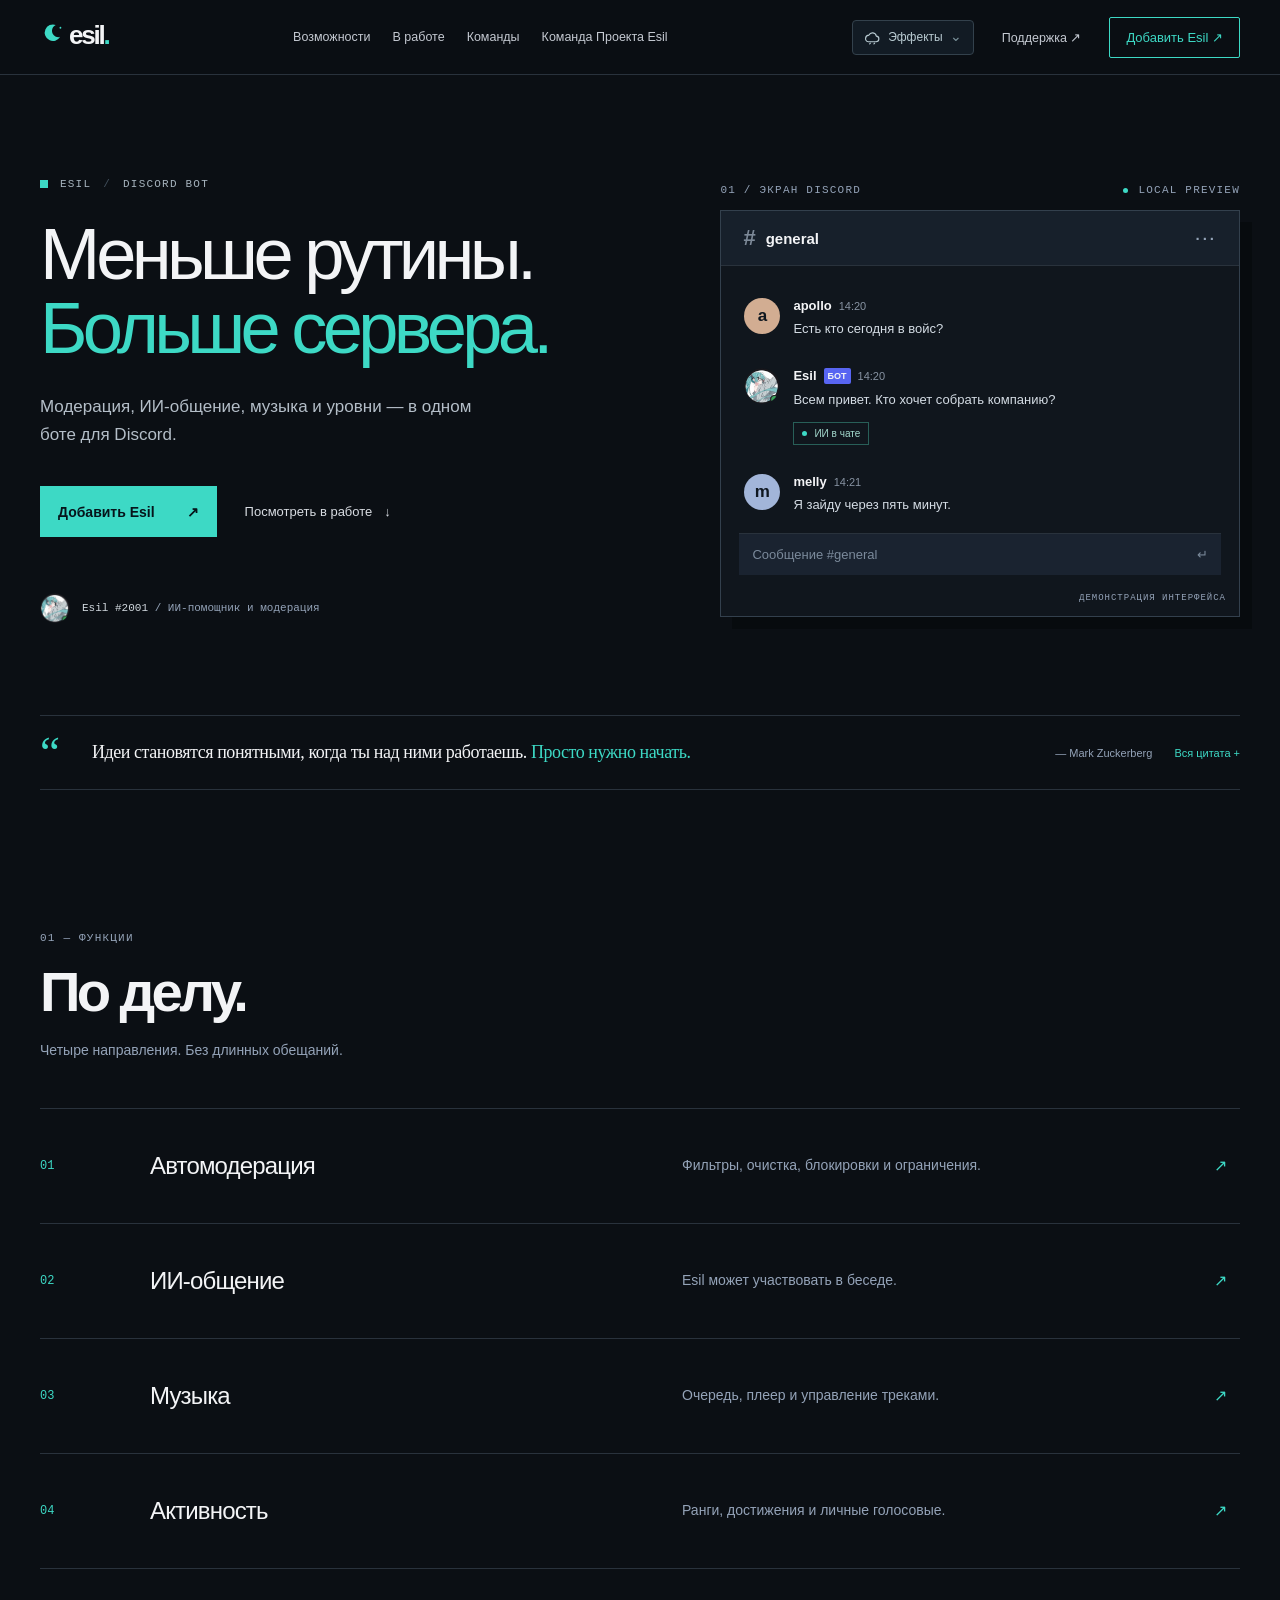
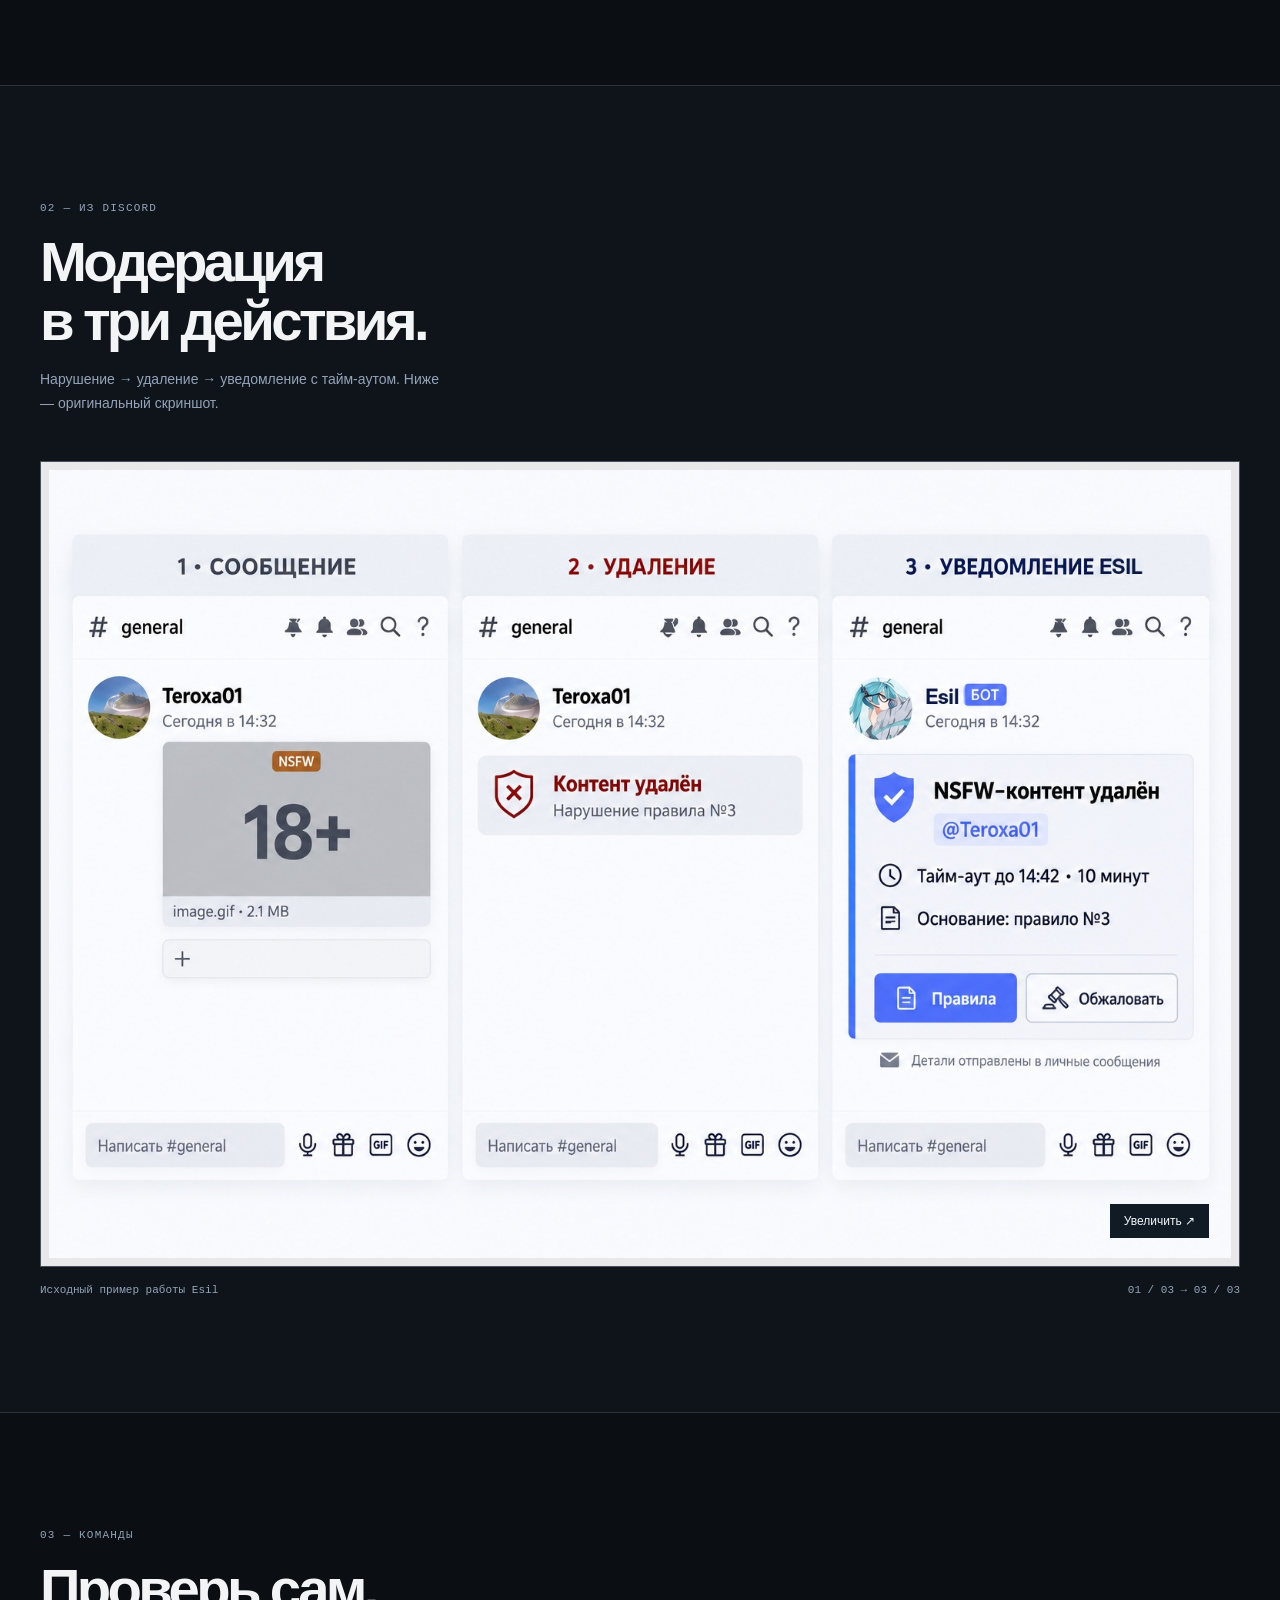
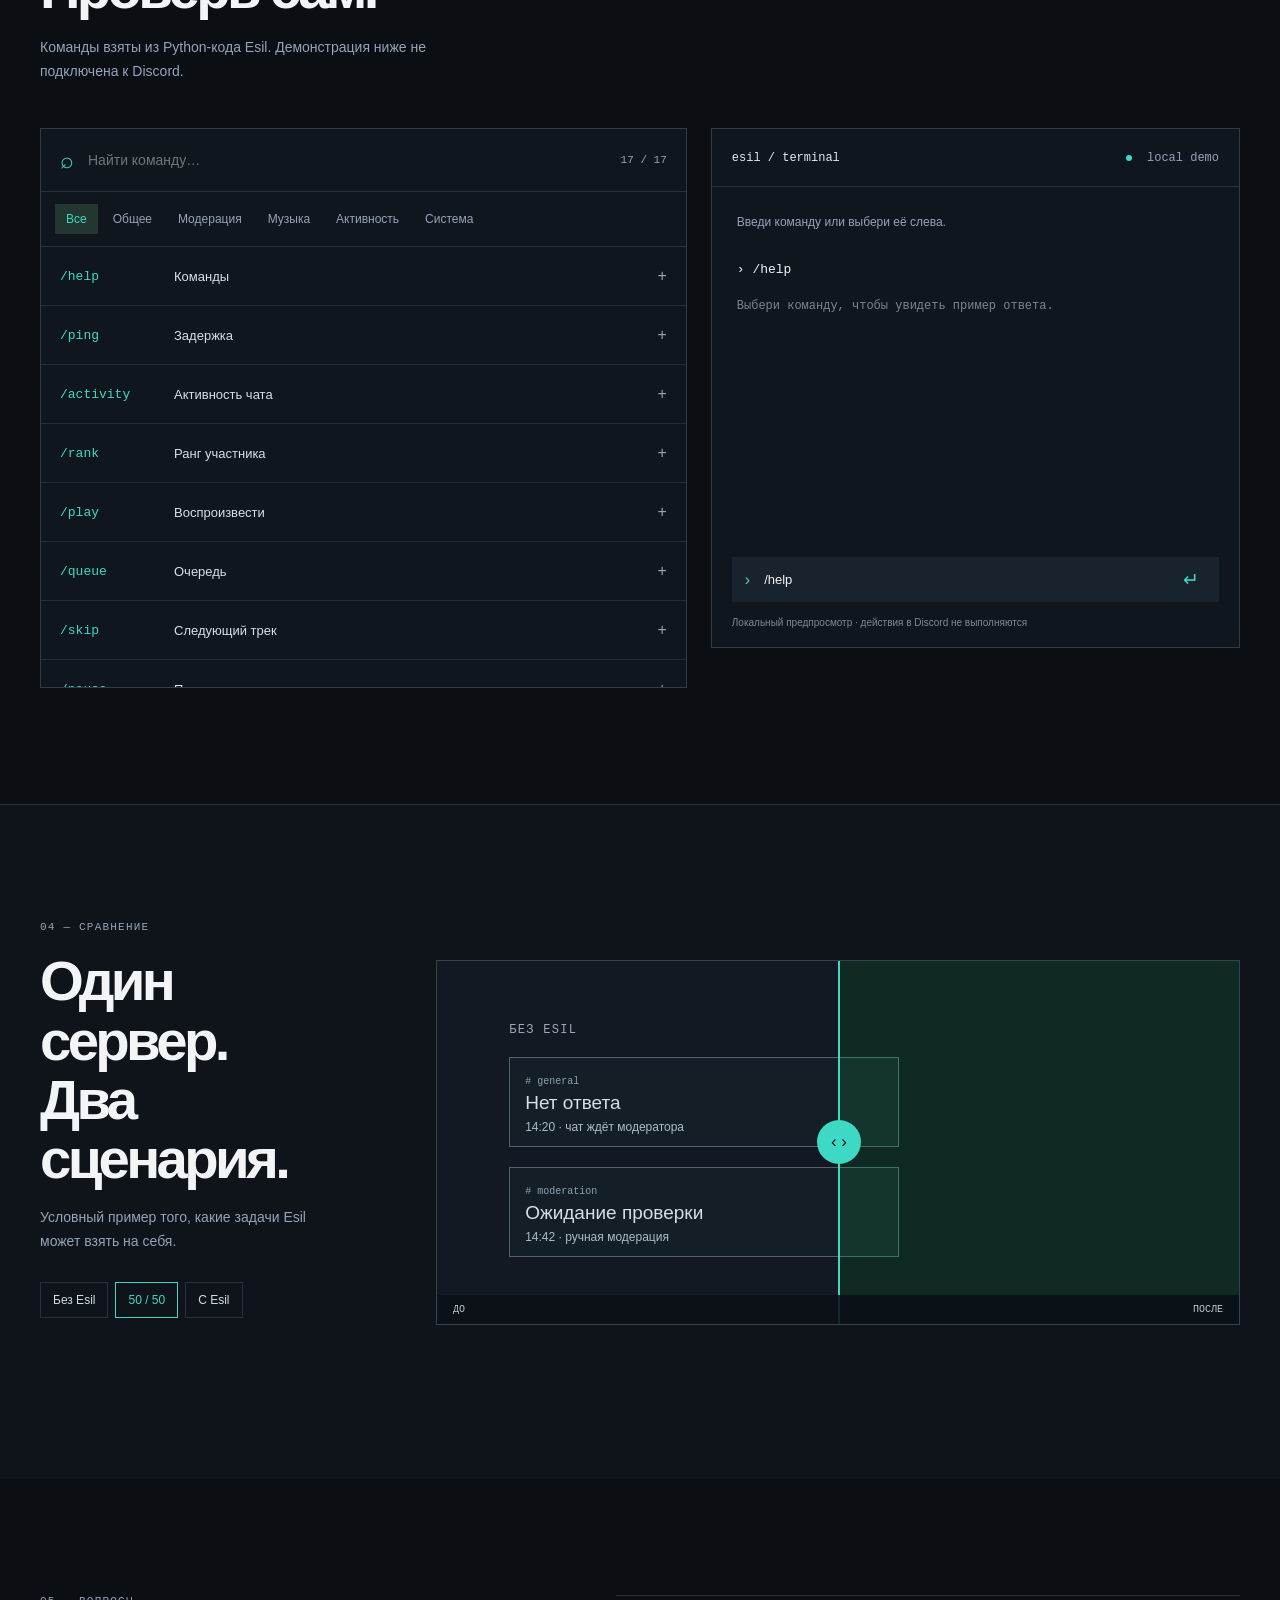
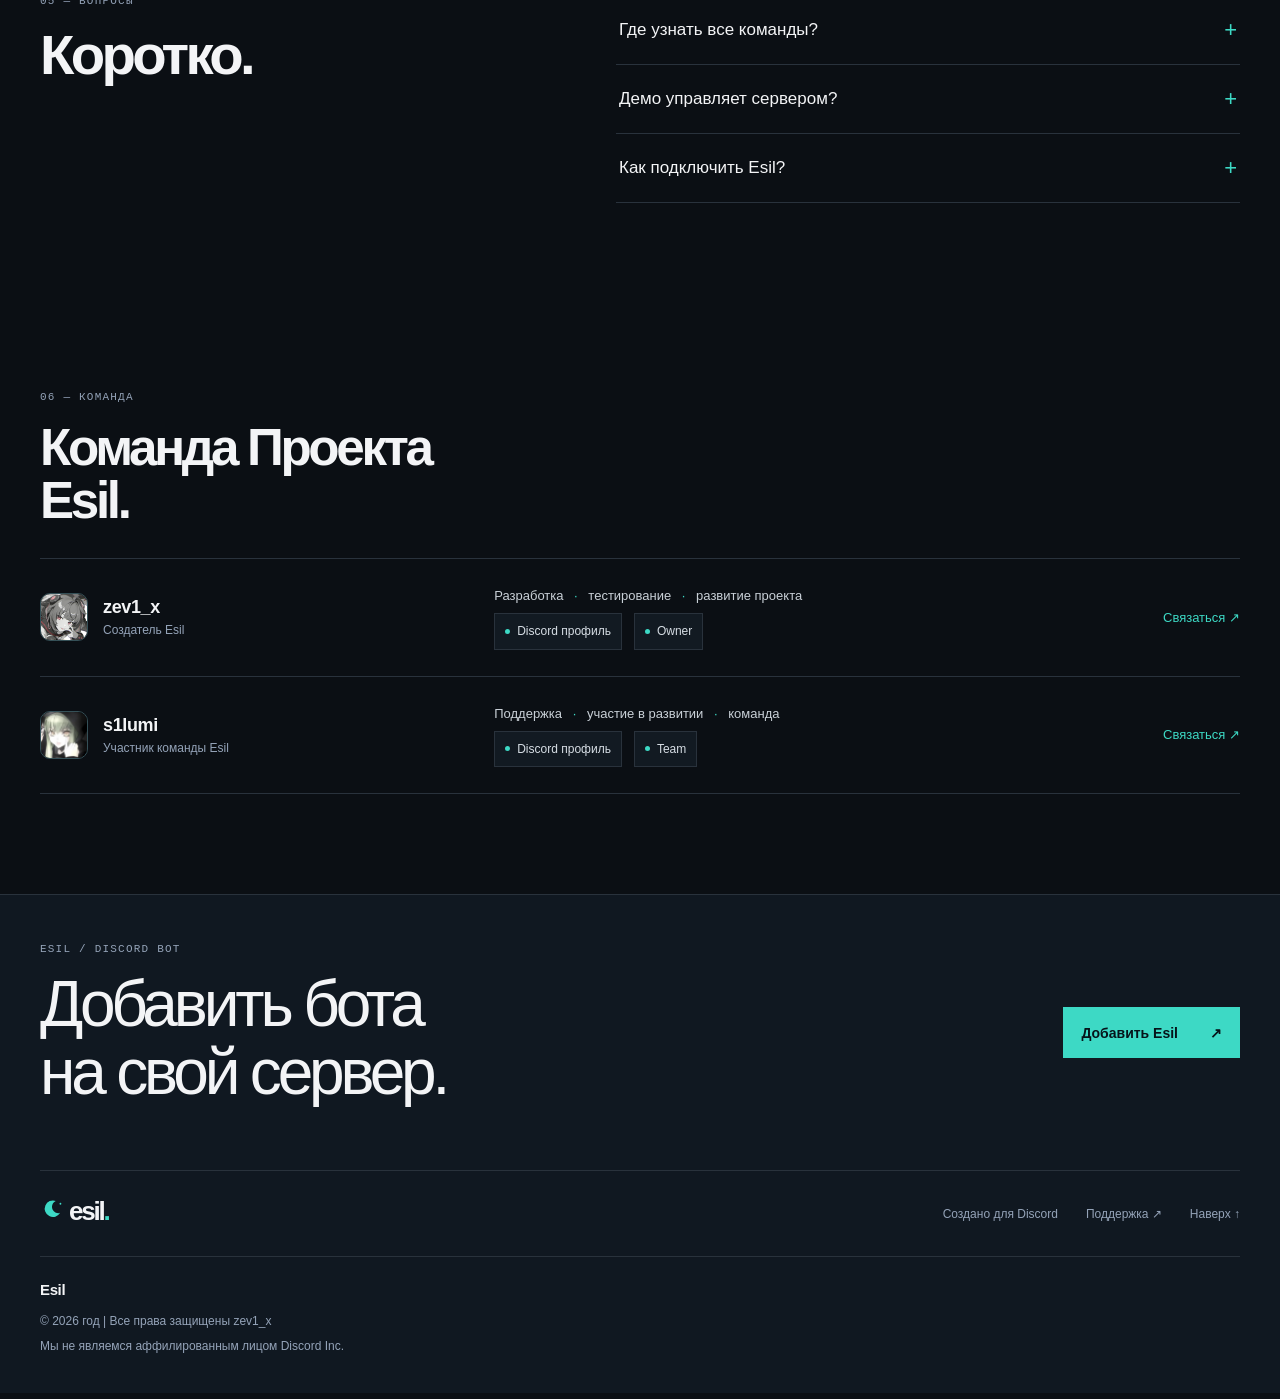
==== index.html @ 85add56b "Add files via upload" ====
<!doctype html><html lang="ru"><head><meta charset="utf-8"/><meta name="viewport" content="width=device-width, initial-scale=1"/><meta name="theme-color" content="#0B0F14"/><title>Esil — Discord-бот</title><meta name="description" content="Esil: ИИ-общение, модерация, музыка, активность и команды."/><link rel="stylesheet" href="styles.css"/><link rel="icon" href="data:image/svg+xml,%3Csvg%20viewBox%3D%220%200%2040%2040%22%20xmlns%3D%22http%3A%2F%2Fwww.w3.org%2F2000%2Fsvg%22%3E%3Cpath%20d%3D%22M25.7%206.8c-3.9%201.7-6.6%205.7-6.6%2010.2%200%206.1%205%2011.1%2011.1%2011.1%201.1%200%202.2-.2%203.1-.5A14.4%2014.4%200%201%201%2025.7%206.8Z%22%20fill%3D%22%233DD9C5%22%2F%3E%3Ccircle%20cx%3D%2233.8%22%20cy%3D%2211.8%22%20r%3D%221.6%22%20fill%3D%22%233DD9C5%22%2F%3E%3C%2Fsvg%3E"/></head><body>
<canvas id="weather-canvas" class="weather-canvas" aria-hidden="true" hidden></canvas>
<header class="header"><div class="shell header-inner"><a class="brand" href="#top"><span class="mark"><svg viewBox="0 0 40 40" xmlns="http://www.w3.org/2000/svg" aria-hidden="true" focusable="false"><path d="M25.7 6.8c-3.9 1.7-6.6 5.7-6.6 10.2 0 6.1 5 11.1 11.1 11.1 1.1 0 2.2-.2 3.1-.5A14.4 14.4 0 1 1 25.7 6.8Z" fill="currentColor"/><circle cx="33.8" cy="11.8" r="1.6" fill="currentColor"/></svg></span><span>esil<span class="brand-period">.</span></span></a><nav class="nav" aria-label="Разделы"><a href="#capabilities">Возможности</a><a href="#preview">В работе</a><a href="#commands">Команды</a><a href="#team">Команда Проекта Esil</a></nav><div class="header-right"><div class="weather-control" id="weather-control">
<button class="weather-trigger" id="weather-trigger" type="button" aria-label="Настройки фоновых эффектов" aria-expanded="false" aria-controls="weather-panel" title="Фоновые эффекты">
<svg class="weather-trigger-icon" viewBox="0 0 24 24" width="17" height="17" aria-hidden="true" fill="none" stroke="currentColor" stroke-width="1.6" stroke-linecap="round" stroke-linejoin="round"><path d="M6 18h11a4 4 0 0 0 .4-7.98A5.5 5.5 0 0 0 7 8.6 4.75 4.75 0 0 0 6 18Z"/><path d="m8 21 1-1m5 1 1-1"/></svg>
<span class="weather-trigger-label">Эффекты</span><span class="weather-caret" aria-hidden="true">⌄</span></button>
<div class="weather-panel" id="weather-panel" hidden>
<div class="weather-panel-heading">ФОН САЙТА</div>
<button type="button" class="weather-option" data-weather="off" aria-pressed="true"><span class="weather-option-icon" aria-hidden="true">○</span>Выключено<span class="weather-option-check" aria-hidden="true">✓</span></button>
<button type="button" class="weather-option" data-weather="snow" aria-pressed="false"><span class="weather-option-icon" aria-hidden="true">✳</span>Снег<span class="weather-option-check" aria-hidden="true">✓</span></button>
<button type="button" class="weather-option" data-weather="rain" aria-pressed="false"><span class="weather-option-icon" aria-hidden="true">╱</span>Дождь<span class="weather-option-check" aria-hidden="true">✓</span></button>
<div class="weather-panel-note">Выбор сохранится на этом устройстве</div>
</div></div><a class="subtle-link" href="https://discord.gg/d9XwE4tsXc" target="_blank" rel="noreferrer">Поддержка ↗</a><a class="small-cta" href="https://discord.com/oauth2/authorize?client_id=1553826513474945114" data-invite target="_blank" rel="noreferrer">Добавить Esil ↗</a><details class="mobile-nav"><summary aria-label="Открыть меню"><span class="mobile-icon">☰</span></summary><div><a href="#capabilities">Возможности</a><a href="#preview">В работе</a><a href="#commands">Команды</a><a href="#team">Команда Проекта Esil</a><a href="https://discord.gg/d9XwE4tsXc" target="_blank" rel="noreferrer">Поддержка ↗</a></div></details></div></div></header>
<main><section class="hero shell" id="top"><div class="hero-main"><div class="eyebrow"><span class="small-square"></span> ESIL <span class="slash">/</span> DISCORD BOT</div><h1><span class="hero-title-line">Меньше рутины.</span><em class="hero-title-line">Больше сервера.</em></h1><p>Модерация, ИИ-общение, музыка и уровни — в одном боте для Discord.</p><div class="hero-actions"><a class="primary-btn" href="https://discord.com/oauth2/authorize?client_id=1553826513474945114" data-invite target="_blank" rel="noreferrer">Добавить Esil <span>↗</span></a><a class="plain-btn" href="#preview">Посмотреть в работе <span>↓</span></a></div><div class="hero-note"><img src="esil-avatar.png" alt="Аватар Esil"/><span>Esil #2001 <span class="muted">/ ИИ-помощник и модерация</span></span></div></div>
<div class="hero-demo"><div class="demo-label"><span>01 / ЭКРАН DISCORD</span><span class="line-dot"></span><span>LOCAL PREVIEW</span></div><div class="chat-shell"><div class="chat-top"><span class="hash">#</span><span>general</span><span class="chat-right">···</span></div><div class="chat-rows"><div class="chat-line"><div class="user-icon">a</div><div><div class="name-line"><b>apollo</b><time>14:20</time></div><p>Есть кто сегодня в войс?</p></div></div><div class="chat-line"><img class="round-avatar" src="esil-avatar.png" alt=""/><div><div class="name-line"><b>Esil</b><span class="bot-label">БОТ</span><time>14:20</time></div><p>Всем привет. Кто хочет собрать компанию?</p><div class="inline-tag"><span class="dot"></span> ИИ в чате</div></div></div><div class="chat-line"><div class="user-icon user-blue">m</div><div><div class="name-line"><b>melly</b><time>14:21</time></div><p>Я зайду через пять минут.</p></div></div></div><div class="chat-footer">Сообщение #general <span>↵</span></div><div class="mock-watermark">ДЕМОНСТРАЦИЯ ИНТЕРФЕЙСА</div></div></div></section>
<div class="quote-strip shell"><details><summary><span class="quote-left">“</span><span class="quote-text">Идеи становятся понятными, когда ты над ними работаешь. <em>Просто нужно начать.</em></span><span class="quote-attribution">— Mark Zuckerberg</span><span class="quote-toggle">Вся цитата +</span></summary><blockquote>Я не знаю, как построить дамбу. Я не знаю, как привлечь миллион людей к чему-либо... Позвольте раскрыть секрет: никто не знает этого в начале. Идеи не приходят полностью сформированными. Они становятся понятными только когда ты над ними работаешь. Просто нужно начать.</blockquote></details></div>
<section id="capabilities" class="shell section features-section"><div class="section-intro"><div class="index-label">01 — ФУНКЦИИ</div><h2>По делу.</h2><p>Четыре направления. Без длинных обещаний.</p></div><div class="feature-table"><div class="feature-row"><span class="feat-no">01</span><h3>Автомодерация</h3><p>Фильтры, очистка, блокировки и ограничения.</p><span class="feat-arrow">↗</span></div><div class="feature-row"><span class="feat-no">02</span><h3>ИИ-общение</h3><p>Esil может участвовать в беседе.</p><span class="feat-arrow">↗</span></div><div class="feature-row"><span class="feat-no">03</span><h3>Музыка</h3><p>Очередь, плеер и управление треками.</p><span class="feat-arrow">↗</span></div><div class="feature-row"><span class="feat-no">04</span><h3>Активность</h3><p>Ранги, достижения и личные голосовые.</p><span class="feat-arrow">↗</span></div></div></section>
<section id="preview" class="section work-section"><div class="shell"><div class="section-intro work-intro"><div class="index-label">02 — ИЗ DISCORD</div><h2>Модерация<br>в три действия.</h2><p>Нарушение → удаление → уведомление с тайм-аутом. Ниже — оригинальный скриншот.</p></div><div class="work-media"><button id="open-image" type="button" aria-label="Увеличить скриншот модерации" class="media-click"><img src="moderation-original.jpg" alt="Оригинальный пример модерации Esil: нарушение, удаление и уведомление о тайм-ауте" loading="lazy"/><span>Увеличить ↗</span></button></div><div class="work-caption"><span>Исходный пример работы Esil</span><span>01 / 03 → 03 / 03</span></div></div><dialog class="image-dialog" id="image-dialog"><button type="button" id="close-image" class="dialog-close">Закрыть ×</button><img src="moderation-original.jpg" alt="Скриншот модерации Esil"/></dialog></section>
<section id="commands" class="section shell commands-section"><div class="section-intro"><div class="index-label">03 — КОМАНДЫ</div><h2>Проверь сам.</h2><p>Команды взяты из Python-кода Esil. Демонстрация ниже не подключена к Discord.</p></div><div class="command-layout"><div class="command-browser"><div class="command-search"><span>⌕</span><input id="command-query" aria-label="Поиск команд Esil" type="search" placeholder="Найти команду…"/><small id="command-count">17 / 17</small></div><div class="category-tabs" aria-label="Категории команд"><button type="button" class="active" aria-pressed="true" data-group="Все">Все</button><button type="button" class="" aria-pressed="false" data-group="Общее">Общее</button><button type="button" class="" aria-pressed="false" data-group="Модерация">Модерация</button><button type="button" class="" aria-pressed="false" data-group="Музыка">Музыка</button><button type="button" class="" aria-pressed="false" data-group="Активность">Активность</button><button type="button" class="" aria-pressed="false" data-group="Система">Система</button></div><div class="command-list" id="command-list"><details class="command-item" data-category="Общее"><summary><code>/help</code><span>Команды</span><span class="item-plus">+</span></summary><p>Список команд и возможностей Esil. <button type="button" class="try-command" data-try="/help">Попробовать ↗</button></p></details><details class="command-item" data-category="Общее"><summary><code>/ping</code><span>Задержка</span><span class="item-plus">+</span></summary><p>Проверить отклик Discord. <button type="button" class="try-command" data-try="/ping">Попробовать ↗</button></p></details><details class="command-item" data-category="Активность"><summary><code>/activity</code><span>Активность чата</span><span class="item-plus">+</span></summary><p>Показать активность участников сервера. <button type="button" class="try-command" data-try="/activity">Попробовать ↗</button></p></details><details class="command-item" data-category="Активность"><summary><code>/rank</code><span>Ранг участника</span><span class="item-plus">+</span></summary><p>Открыть опыт и достижения участника. <button type="button" class="try-command" data-try="/rank">Попробовать ↗</button></p></details><details class="command-item" data-category="Музыка"><summary><code>/play</code><span>Воспроизвести</span><span class="item-plus">+</span></summary><p>Найти трек и добавить в очередь. <button type="button" class="try-command" data-try="/play">Попробовать ↗</button></p></details><details class="command-item" data-category="Музыка"><summary><code>/queue</code><span>Очередь</span><span class="item-plus">+</span></summary><p>Посмотреть текущий трек и очередь. <button type="button" class="try-command" data-try="/queue">Попробовать ↗</button></p></details><details class="command-item" data-category="Музыка"><summary><code>/skip</code><span>Следующий трек</span><span class="item-plus">+</span></summary><p>Пропустить текущий трек. <button type="button" class="try-command" data-try="/skip">Попробовать ↗</button></p></details><details class="command-item" data-category="Музыка"><summary><code>/pause</code><span>Пауза</span><span class="item-plus">+</span></summary><p>Приостановить воспроизведение. <button type="button" class="try-command" data-try="/pause">Попробовать ↗</button></p></details><details class="command-item" data-category="Музыка"><summary><code>/resume</code><span>Продолжить</span><span class="item-plus">+</span></summary><p>Возобновить музыку. <button type="button" class="try-command" data-try="/resume">Попробовать ↗</button></p></details><details class="command-item" data-category="Музыка"><summary><code>/stop</code><span>Остановить</span><span class="item-plus">+</span></summary><p>Остановить очередь и отключить плеер. <button type="button" class="try-command" data-try="/stop">Попробовать ↗</button></p></details><details class="command-item" data-category="Модерация"><summary><code>/ban</code><span>Блокировка</span><span class="item-plus">+</span></summary><p>Заблокировать участника. Требуются права. <button type="button" class="try-command" data-try="/ban">Попробовать ↗</button></p></details><details class="command-item" data-category="Модерация"><summary><code>/kick</code><span>Удалить участника</span><span class="item-plus">+</span></summary><p>Исключить участника с сервера. <button type="button" class="try-command" data-try="/kick">Попробовать ↗</button></p></details><details class="command-item" data-category="Модерация"><summary><code>/clear</code><span>Очистить сообщения</span><span class="item-plus">+</span></summary><p>Удалить последние сообщения. <button type="button" class="try-command" data-try="/clear">Попробовать ↗</button></p></details><details class="command-item" data-category="Модерация"><summary><code>/slowmode</code><span>Медленный режим</span><span class="item-plus">+</span></summary><p>Установить задержку между сообщениями. <button type="button" class="try-command" data-try="/slowmode">Попробовать ↗</button></p></details><details class="command-item" data-category="Модерация"><summary><code>/lock</code><span>Закрыть канал</span><span class="item-plus">+</span></summary><p>Ограничить отправку сообщений в канале. <button type="button" class="try-command" data-try="/lock">Попробовать ↗</button></p></details><details class="command-item" data-category="Модерация"><summary><code>/unlock</code><span>Открыть канал</span><span class="item-plus">+</span></summary><p>Снять ограничение на отправку сообщений. <button type="button" class="try-command" data-try="/unlock">Попробовать ↗</button></p></details><details class="command-item" data-category="Система"><summary><code>/veyr</code><span>Панель VEYR</span><span class="item-plus">+</span></summary><p>Открыть панель состояния сервера. <button type="button" class="try-command" data-try="/veyr">Попробовать ↗</button></p></details><p id="empty-search" class="empty-search" hidden>Ничего не найдено.</p></div></div>
<div class="console"><div class="console-head"><span>esil / terminal</span><span class="status-small"><i></i> local demo</span></div><div class="console-body"><p class="console-dim">Введи команду или выбери её слева.</p><div class="example-code" id="command-result"><div class="initial-terminal"><span class="terminal-command">› /help</span><p>Выбери команду, чтобы увидеть пример ответа.</p></div></div></div><form class="terminal-form" id="demo-form"><span>›</span><input id="demo-input" aria-label="Ввести демонстрационную команду" value="/help" spellcheck="false"/><button type="submit" aria-label="Выполнить команду">↵</button></form><div class="console-foot">Локальный предпросмотр · действия в Discord не выполняются</div></div></div></section>
<section id="compare" class="section compare-section"><div class="shell compare-grid"><div class="section-intro"><div class="index-label">04 — СРАВНЕНИЕ</div><h2>Один сервер.<br>Два сценария.</h2><p>Условный пример того, какие задачи Esil может взять на себя.</p><div class="preset-buttons"><label><input type="radio" name="compare-view" value="100"/><span>Без Esil</span></label><label><input type="radio" name="compare-view" value="50" checked/><span>50 / 50</span></label><label><input type="radio" name="compare-view" value="0"/><span>С Esil</span></label></div></div><div class="compare-widget" id="compare-widget" style="--split:50%"><div class="compare-scene before"><div class="scenario-tag">БЕЗ ESIL</div><div class="scenario-box"><small># general</small><strong>Нет ответа</strong><p>14:20 · чат ждёт модератора</p></div><div class="scenario-box"><small># moderation</small><strong>Ожидание проверки</strong><p>14:42 · ручная модерация</p></div></div><div class="compare-scene after"><div class="scenario-tag">С ESIL</div><div class="scenario-box"><small># general</small><strong>Esil отвечает</strong><p>14:20 · разговор продолжается</p></div><div class="scenario-box"><small># moderation</small><strong>Нарушение обработано</strong><p>14:42 · уведомление отправлено</p></div></div><div class="compare-divider"><span>‹ ›</span></div><input class="compare-hitbox" id="compare-range" type="range" min="0" max="100" value="50" aria-label="Передвинуть границу сравнения"/><div class="compare-footer"><span>ДО</span><span>ПОСЛЕ</span></div></div></div></section>
<section class="section shell questions" id="faq"><div class="section-intro"><div class="index-label">05 — ВОПРОСЫ</div><h2>Коротко.</h2></div><div class="faq-list"><details><summary>Где узнать все команды? <span>+</span></summary><p>В Discord используй <code>/help</code>. На этой странице есть поиск по командам из исходного кода.</p></details><details><summary>Демо управляет сервером? <span>+</span></summary><p>Нет. Команды на сайте — локальная демонстрация. Они не выполняют действия в Discord.</p></details><details><summary>Как подключить Esil? <span>+</span></summary><p>Перейди по кнопке «Добавить Esil». Если ссылка приглашения ещё не настроена, откроется сервер поддержки.</p></details></div></section><section id="team" class="section shell team-section"><div class="section-intro"><div class="index-label">06 — КОМАНДА</div><h2>Команда Проекта Esil.</h2></div><div class="team-list"><div class="team-entry"><div class="team-identity"><img class="team-avatar" src="zev1_x-avatar.jpg" alt="Аватар zev1_x"><div class="name-role"><a href="https://discord.com/users/1515028662452224074" target="_blank" rel="noopener noreferrer" class="team-profile-link" aria-label="Профиль zev1_x в Discord"><strong>zev1_x</strong></a><span>Создатель Esil</span></div></div><div class="team-stack"><div class="team-details">Разработка <span class="team-dot">·</span> тестирование <span class="team-dot">·</span> развитие проекта</div><div class="team-meta"><span class="team-badge"><i></i> Discord профиль</span><span class="team-badge"><i></i> Owner</span></div></div><a href="https://discord.com/users/1515028662452224074" target="_blank" rel="noopener noreferrer" class="team-link">Связаться ↗</a></div><div class="team-entry"><div class="team-identity"><img class="team-avatar" src="s1lumi-avatar.png" alt="Аватар s1lumi"><div class="name-role"><a href="https://discord.com/users/1375393327175696447" target="_blank" rel="noopener noreferrer" class="team-profile-link" aria-label="Профиль s1lumi в Discord"><strong>s1lumi</strong></a><span>Участник команды Esil</span></div></div><div class="team-stack"><div class="team-details">Поддержка <span class="team-dot">·</span> участие в развитии <span class="team-dot">·</span> команда</div><div class="team-meta"><span class="team-badge"><i></i> Discord профиль</span><span class="team-badge"><i></i> Team</span></div></div><a href="https://discord.com/users/1375393327175696447" target="_blank" rel="noopener noreferrer" class="team-link">Связаться ↗</a></div></div></section></main>
<footer class="footer"><div class="shell"><div class="footer-main"><div><div class="index-label">ESIL / DISCORD BOT</div><h2>Добавить бота<br>на свой сервер.</h2></div><a class="primary-btn" href="https://discord.com/oauth2/authorize?client_id=1553826513474945114" data-invite target="_blank" rel="noreferrer">Добавить Esil <span>↗</span></a></div><div class="footer-bar"><a class="brand" href="#top"><span class="mark"><svg viewBox="0 0 40 40" xmlns="http://www.w3.org/2000/svg" aria-hidden="true" focusable="false"><path d="M25.7 6.8c-3.9 1.7-6.6 5.7-6.6 10.2 0 6.1 5 11.1 11.1 11.1 1.1 0 2.2-.2 3.1-.5A14.4 14.4 0 1 1 25.7 6.8Z" fill="currentColor"/><circle cx="33.8" cy="11.8" r="1.6" fill="currentColor"/></svg></span><span>esil<span class="brand-period">.</span></span></a><span>Создано для Discord</span><a href="https://discord.gg/d9XwE4tsXc" target="_blank" rel="noreferrer">Поддержка ↗</a><a href="#top">Наверх ↑</a></div><div class="footer-legal"><div class="footer-legal-name">Esil</div><div>© 2026 год | Все права защищены <a href="https://discord.com/users/1515028662452224074" target="_blank" rel="noopener noreferrer" class="footer-author-link">zev1_x</a></div><div>Мы не являемся аффилированным лицом Discord Inc.</div></div></div></footer><script src="site.js" defer></script><script src="weather.js" defer></script></body></html>
---- styles.css ----
:root{--bg:#0B0F14;--panel:#111827;--ink:#F3F4F6;--muted:#94A3B8;--accent:#3DD9C5;--line:#29323c;--surface:#10161d;--thin:rgba(243,244,246,.12)}
*{box-sizing:border-box}html{scroll-behavior:smooth;scroll-padding-top:88px}body{margin:0;background:var(--bg);color:var(--ink);font-family:Inter,ui-sans-serif,-apple-system,BlinkMacSystemFont,'Segoe UI',Arial,sans-serif;-webkit-font-smoothing:antialiased}::selection{color:var(--bg);background:var(--accent)}button,input{font:inherit}a{color:inherit;text-decoration:none}button{cursor:pointer;color:inherit}img{max-width:100%}em{font-style:normal;color:var(--accent)}.shell{width:min(1200px,calc(100% - 80px));margin-inline:auto}.section{padding:116px 0}.muted{color:var(--muted)}.index-label,.eyebrow,.demo-label,.scenario-tag,.mock-watermark{font-family:ui-monospace,SFMono-Regular,Menlo,Consolas,monospace;font-size:11px;letter-spacing:.11em;color:var(--muted)}
.header{position:sticky;top:0;z-index:30;background:rgba(11,15,20,.92);backdrop-filter:blur(12px);border-bottom:1px solid var(--line)}.header-inner{height:74px;display:flex;align-items:center;gap:40px}.brand{display:inline-flex;align-items:center;gap:6px;font-size:26px;letter-spacing:-.085em;font-weight:650;flex-shrink:0}.brand .mark{display:grid;place-items:center;border:1px solid var(--accent);color:var(--accent);font-family:Georgia,serif;font-weight:400;font-size:23px;font-style:italic;width:30px;height:30px;border-radius:50%;letter-spacing:0;transform:rotate(-12deg)}.brand-period{color:var(--accent)}.nav{display:flex;gap:34px;margin-left:auto}.nav a,.subtle-link{font-size:12.5px;color:#c5cad2;transition:color .18s}.nav a:hover,.subtle-link:hover{color:var(--accent)}.header-right{display:flex;align-items:center;gap:28px;margin-left:auto}.small-cta{font-size:13px;padding:12px 16px;border:1px solid var(--accent);border-radius:2px;color:var(--accent);transition:.2s}.small-cta:hover{color:var(--bg);background:var(--accent)}.mobile-nav{display:none;position:relative}.mobile-nav summary{list-style:none;cursor:pointer;padding:5px 6px}.mobile-nav summary::-webkit-details-marker{display:none}.mobile-nav>div{position:absolute;right:0;top:45px;background:var(--panel);border:1px solid var(--line);padding:10px 16px;width:250px;box-shadow:0 12px 35px #0008;display:grid;gap:0}.mobile-nav>div>a{padding:14px 4px;border-bottom:1px solid var(--line);font-size:14px}.mobile-nav>div>a:last-child{border:0}
.hero{padding:95px 0 84px;display:grid;grid-template-columns:1fr .88fr;gap:7.5%;align-items:center;min-height:640px}.eyebrow{display:flex;align-items:center;gap:12px;color:#a6b3bd}.small-square{width:8px;height:8px;background:var(--accent);display:inline-block}.slash{color:#42505d}.hero h1{font-weight:540;letter-spacing:-.065em;font-size:clamp(54px,5.65vw,87px);line-height:1.03;margin:27px 0}.hero-main>p{color:#b4bec8;font-size:17px;max-width:455px;line-height:1.7;margin:0}.hero-actions{display:flex;align-items:center;gap:28px;margin-top:36px;flex-wrap:wrap}.primary-btn{min-height:51px;background:var(--accent);color:#06141a;display:inline-flex;align-items:center;justify-content:space-between;gap:32px;padding:14px 18px;font-weight:650;font-size:14px;transition:transform .2s,background .2s}.primary-btn:hover{transform:translateY(-2px);background:#65e4d2}.plain-btn{font-size:13px;color:#d8dce2;display:inline-flex;gap:12px;align-items:center}.plain-btn:hover{color:var(--accent)}.hero-note{display:flex;align-items:center;gap:12px;font-family:ui-monospace,SFMono-Regular,Menlo,monospace;font-size:11px;color:#d1d8de;margin-top:56px}.hero-note img{height:30px;width:30px;border-radius:50%;object-fit:cover}.demo-label{display:flex;justify-content:space-between;align-items:center;margin-bottom:14px;gap:10px}.line-dot{width:5px;height:5px;border-radius:50%;background:var(--accent);margin-left:auto}.chat-shell{border:1px solid #33404d;background:var(--surface);box-shadow:12px 12px 0 #070b0e;min-height:400px;display:flex;flex-direction:column}.chat-top{height:55px;background:#17202b;border-bottom:1px solid var(--line);display:flex;align-items:center;gap:10px;padding:0 22px;font-size:15px;font-weight:650}.hash{font-size:22px;color:#7d8998}.chat-right{margin-left:auto;letter-spacing:3px;color:var(--muted)}.chat-rows{padding:32px 23px 18px;display:grid;gap:29px;flex:1}.chat-line{display:flex;gap:13px;align-items:flex-start}.chat-line>div:last-child{min-width:0}.round-avatar,.user-icon{width:36px;height:36px;border-radius:50%;flex-shrink:0}.round-avatar{object-fit:cover}.user-icon{display:grid;place-items:center;font-size:17px;color:#0f1720;background:#d2ad92;font-weight:700}.user-blue{background:#a2b5d9}.name-line{display:flex;align-items:center;gap:7px;font-size:13px}.name-line time{color:#8793a2;font-size:11px}.name-line b{font-weight:680}.chat-line p{font-size:13px;line-height:1.5;color:#d4dce4;margin:6px 0 0}.bot-label{font-size:9px;font-weight:750;background:#5865f2;padding:3px 4px;border-radius:2px}.inline-tag{display:inline-flex;align-items:center;gap:7px;font-size:10px;color:#a4dace;border:1px solid #285f58;padding:5px 8px;margin-top:13px}.dot{width:5px;height:5px;background:var(--accent);border-radius:50%}.chat-footer{border-top:1px solid var(--line);background:#1a2330;margin:0 18px 18px;padding:13px;color:#7b8a9b;font-size:13px}.chat-footer span{float:right}.mock-watermark{margin-left:auto;text-align:right;padding:0 13px 13px;font-size:9px}.quote-strip{border-top:1px solid var(--line);border-bottom:1px solid var(--line);margin-bottom:26px}.quote-strip details{padding:23px 0}.quote-strip summary{list-style:none;display:grid;align-items:center;grid-template-columns:30px 1fr auto auto;gap:22px;cursor:pointer}.quote-strip summary::-webkit-details-marker{display:none}.quote-left{font-size:45px;color:var(--accent);font-family:Georgia,serif;line-height:.6}.quote-text{font-family:Georgia,'Times New Roman',serif;font-size:18px;letter-spacing:-.025em}.quote-attribution{font-size:11px;color:var(--muted);white-space:nowrap}.quote-toggle{font-size:11px;color:var(--accent);white-space:nowrap}.quote-strip blockquote{font-family:Georgia,'Times New Roman',serif;font-size:16px;line-height:1.8;color:#c4cdd3;max-width:840px;margin:18px 0 6px 52px}
.section-intro{max-width:480px;margin-bottom:45px}.section-intro h2{font-size:clamp(39px,4.4vw,61px);line-height:1.05;letter-spacing:-.065em;font-weight:550;margin:18px 0}.section-intro p{font-size:14px;line-height:1.7;max-width:410px;color:var(--muted);margin:0}.feature-table{border-top:1px solid var(--line)}.feature-row{border-bottom:1px solid var(--line);display:grid;grid-template-columns:90px minmax(220px,1fr) 1fr 26px;gap:20px;align-items:center;min-height:115px;transition:background .18s,padding .18s}.feature-row:hover{background:#111923;padding-inline:18px}.feat-no{font-family:ui-monospace,monospace;color:var(--accent);font-size:12px}.feature-row h3{font-size:24px;letter-spacing:-.035em;font-weight:520;margin:0}.feature-row p{font-size:14px;line-height:1.5;color:var(--muted);margin:0}.feat-arrow{color:var(--accent)}
.work-section{border-block:1px solid var(--line);background:#0e141a}.work-intro{max-width:610px}.work-intro h2{max-width:570px}.work-media{background:#e8e8eb;padding:8px;border:1px solid #47525e}.media-click{border:0;background:transparent;padding:0;display:block;width:100%;text-align:right;color:#091016;position:relative}.media-click img{display:block;width:100%;object-fit:contain}.media-click>span{position:absolute;right:22px;bottom:20px;background:#111b26;color:#f2f6f8;font-size:12px;padding:10px 14px}.work-caption{display:flex;justify-content:space-between;color:var(--muted);font:11px ui-monospace,monospace;margin-top:17px}.image-dialog{max-width:min(95vw,1500px);width:fit-content;padding:12px;background:var(--panel);border:1px solid #65717e;color:white;box-shadow:0 20px 80px #000}.image-dialog::backdrop{background:#05080ae8}.image-dialog img{display:block;max-height:75vh;max-width:90vw}.dialog-close{display:block;margin:0 0 12px auto;border:1px solid var(--line);background:transparent;padding:7px 12px}.dialog-close:hover{border-color:var(--accent)}
.commands-section .section-intro{max-width:620px}.command-layout{display:grid;grid-template-columns:1.1fr .9fr;gap:24px;align-items:start}.command-browser,.console{background:var(--surface);border:1px solid #303c47}.command-search{height:63px;display:flex;align-items:center;gap:12px;padding:0 19px;border-bottom:1px solid var(--line)}.command-search span{font-size:23px;color:var(--accent)}.command-search input{width:100%;background:none;border:0;outline:none;color:var(--ink);font-size:14px}.command-search small{color:var(--muted);white-space:nowrap;font:11px ui-monospace,monospace}.category-tabs{display:flex;gap:4px;padding:12px 14px;border-bottom:1px solid var(--line);overflow-x:auto;scrollbar-width:none}.category-tabs::-webkit-scrollbar{display:none}.category-tabs button{border:0;background:transparent;color:var(--muted);padding:8px 11px;font-size:12px;white-space:nowrap}.category-tabs button.active{background:#21372f;color:var(--accent)}.command-list{max-height:440px;overflow:auto}.command-item{border-bottom:1px solid #222d38}.command-item summary{list-style:none;display:grid;grid-template-columns:105px 1fr 20px;gap:9px;align-items:center;padding:16px 19px;cursor:pointer;min-height:58px}.command-item summary::-webkit-details-marker{display:none}.command-item summary:hover{background:#18222b}.command-item code{font-size:13px;color:var(--accent);font-family:ui-monospace,SFMono-Regular,monospace}.command-item summary>span:nth-child(2){font-size:13px;color:#d7dfe6}.item-plus{text-align:right;color:var(--muted)}.command-item[open] .item-plus{transform:rotate(45deg)}.command-item>p{font-size:13px;line-height:1.55;color:var(--muted);padding:0 20px 16px 124px;margin:0}.try-command{color:var(--accent);border:0;background:none;padding:0;margin-left:8px;font-size:12px}.empty-search{padding:24px;color:var(--muted);font-size:13px}.console{min-height:520px;display:flex;flex-direction:column}.console-head{height:58px;display:flex;justify-content:space-between;align-items:center;border-bottom:1px solid var(--line);padding:0 20px;color:#e3e8ed;font:12px ui-monospace,monospace}.status-small{color:var(--muted)}.status-small i{display:inline-block;width:6px;height:6px;background:var(--accent);border-radius:50%;margin-right:8px}.console-body{padding:28px 25px;flex:1}.console-dim{font-size:12px;color:var(--muted);margin:0 0 33px}.example-code,.terminal-command{font:13px ui-monospace,SFMono-Regular,Consolas,monospace}.terminal-command{color:var(--ink)}.terminal-command span{color:var(--accent)}.initial-terminal p{font:12px ui-monospace,monospace;color:#788592;line-height:1.6;margin-top:20px}.terminal-output{display:flex;gap:12px;align-items:flex-start;padding:22px 0 0}.terminal-output img{width:34px;height:34px;object-fit:cover;border-radius:50%}.terminal-output strong{font-size:13px}.terminal-output strong small{background:#5865f2;font-size:9px;padding:2px 5px;margin-left:3px;border-radius:2px}.terminal-output p{color:var(--ink);font-size:14px;margin:10px 0 6px}.terminal-output span{font-size:13px;color:var(--muted);line-height:1.5}.terminal-form{display:flex;align-items:center;background:#19232e;margin:0 20px 15px;padding:4px 13px}.terminal-form>span{color:var(--accent);padding:0 12px 0 0}.terminal-form input{background:none;border:0;outline:none;color:var(--ink);flex:1;font-size:13px;min-width:0}.terminal-form button{background:none;border:0;color:var(--accent);font-size:19px;padding:7px}.console-foot{padding:0 20px 19px;color:#7f8994;font-size:10px}
.compare-section{border-top:1px solid var(--line);background:#0e141a}.compare-grid{display:grid;grid-template-columns:300px 1fr;gap:8%;align-items:center}.preset-buttons{display:flex;flex-wrap:wrap;gap:6px;margin-top:28px}.preset-buttons button{background:transparent;color:#d4dce2;border:1px solid var(--line);padding:10px 12px;font-size:12px}.preset-buttons button:hover{color:var(--accent);border-color:var(--accent)}.compare-widget{height:365px;position:relative;overflow:hidden;border:1px solid #34434d;background:#151b23;touch-action:pan-y}.compare-scene{position:absolute;inset:0;display:flex;justify-content:center;flex-direction:column;gap:20px;padding:36px 9% 40px}.compare-scene.before{background:#131922;color:#d8dee3}.compare-scene.after{background:#102923;color:#e9f3f1;clip-path:inset(0 0 0 var(--split))}.scenario-tag{font-size:12px;color:#9babb8}.after .scenario-tag{color:var(--accent)}.scenario-box{padding:12px 15px;border:1px solid #52616d;background:#131e27;max-width:390px}.after .scenario-box{border-color:#3a7568;background:#13352e}.scenario-box small{font-family:ui-monospace,monospace;color:#8aa2b1;font-size:10px}.scenario-box strong{display:block;font-size:19px;font-weight:500;margin-top:4px}.scenario-box p{font-size:12px;color:#adbcc9;margin:6px 0 0}.after .scenario-box p{color:#b4d0c9}.compare-divider{position:absolute;pointer-events:none;top:0;bottom:0;left:var(--split);width:2px;background:var(--accent);z-index:2}.compare-divider span{position:absolute;top:50%;left:50%;transform:translate(-50%,-50%);display:grid;place-items:center;width:44px;height:44px;background:var(--accent);color:var(--bg);border-radius:50%;font-size:17px;white-space:nowrap}.compare-hitbox{position:absolute;inset:0;width:100%;height:100%;margin:0;opacity:0;cursor:ew-resize;z-index:3;touch-action:none}.compare-footer{position:absolute;bottom:0;left:0;right:0;display:flex;justify-content:space-between;padding:9px 16px;pointer-events:none;z-index:3;background:#0b1015dd;font:10px ui-monospace,monospace;color:#bdc7cd}
.questions{display:grid;grid-template-columns:1fr 1.3fr;gap:8%}.faq-list{border-top:1px solid var(--line)}.faq-list details{border-bottom:1px solid var(--line);padding:0 3px}.faq-list summary{display:flex;justify-content:space-between;align-items:center;cursor:pointer;list-style:none;font-size:17px;padding:21px 0}.faq-list summary::-webkit-details-marker{display:none}.faq-list summary span{color:var(--accent);font-size:22px}.faq-list details[open] summary span{transform:rotate(45deg)}.faq-list p{font-size:13px;line-height:1.65;color:var(--muted);margin:0 0 22px}.faq-list code{color:var(--accent)}
.footer{background:#101821;border-top:1px solid var(--line)}.footer-main{min-height:275px;display:flex;justify-content:space-between;align-items:center;gap:20px}.footer h2{font-size:clamp(40px,5vw,64px);font-weight:530;line-height:1.06;letter-spacing:-.065em;margin:16px 0}.footer-bar{border-top:1px solid var(--line);padding:27px 0;display:flex;align-items:center;gap:28px;color:var(--muted);font-size:12px}.footer-bar .brand{margin-right:auto;color:var(--ink)}.footer-bar a:hover{color:var(--accent)}
@media(max-width:1050px){.shell{width:min(100% - 56px,1200px)}.hero{grid-template-columns:1fr .95fr;gap:3%}.hero h1{font-size:clamp(48px,5.7vw,65px)}.quote-strip summary{grid-template-columns:25px 1fr auto;gap:15px}.quote-attribution{display:none}.compare-grid{grid-template-columns:260px 1fr;gap:4%}.feature-row{grid-template-columns:60px 1fr 1fr 20px}}
@media(max-width:750px){.shell{width:calc(100% - 40px)}.header-inner{height:64px}.nav,.subtle-link{display:none}.mobile-nav{display:block}.header-right{gap:14px}.small-cta{padding:10px 12px}.hero{padding:64px 0 60px;grid-template-columns:1fr;min-height:0;gap:56px}.hero h1{font-size:clamp(48px,10vw,71px);margin:22px 0}.hero-main>p{font-size:15px}.hero-note{margin-top:40px}.hero-demo{max-width:600px}.quote-strip summary{grid-template-columns:22px 1fr;gap:12px}.quote-text{font-size:16px}.quote-toggle{grid-column:2}.quote-strip blockquote{margin-left:35px;font-size:14px}.section{padding:83px 0}.section-intro h2{font-size:46px}.feature-row{grid-template-columns:38px 1fr 24px;gap:10px;padding:19px 0;min-height:0}.feature-row h3{font-size:21px}.feature-row p{grid-column:2;grid-row:2;font-size:13px}.feat-arrow{grid-column:3;grid-row:1}.command-layout,.compare-grid,.questions{grid-template-columns:1fr}.compare-grid{gap:26px}.compare-widget{height:325px}.command-layout{gap:15px}.console{min-height:390px}.footer-main{min-height:300px}.footer-bar{flex-wrap:wrap}.footer-bar .brand{width:100%}.work-media{padding:4px}}
@media(max-width:420px){.shell{width:calc(100% - 32px)}.header-inner{gap:10px}.brand{font-size:24px}.header-right{margin-left:auto;gap:8px}.small-cta{font-size:11px;padding:10px 9px}.hero{padding-top:46px}.hero h1{font-size:clamp(43px,11.7vw,55px)}.eyebrow{font-size:10px}.hero-actions{gap:18px}.hero-note .muted{display:block;margin-top:5px}.chat-rows{padding:25px 14px}.chat-line p{font-size:12px}.quote-text{font-size:15px}.section-intro h2{font-size:42px}.feature-row h3{font-size:20px}.command-item summary{grid-template-columns:83px 1fr 14px;padding:13px 12px}.command-item>p{padding:0 12px 14px 95px}.command-item code{font-size:11px}.console-body{padding:20px 16px}.compare-widget{height:300px}.compare-scene{padding:30px 8%}.scenario-box{padding:10px}.scenario-box strong{font-size:16px}.footer-main{display:block;padding:62px 0}.footer-main .primary-btn{margin-top:16px}.footer-bar{gap:14px}.work-caption{font-size:9px}}
@media(prefers-reduced-motion:reduce){*,*::before,*::after{scroll-behavior:auto!important;transition:none!important;animation:none!important}}

.preset-buttons label{display:block;position:relative;cursor:pointer}.preset-buttons label input{position:absolute;opacity:0;inset:0;cursor:pointer}.preset-buttons label span{display:block;padding:10px 12px;font-size:12px;color:#d4dce2;border:1px solid var(--line)}.preset-buttons label input:checked+span{border-color:var(--accent);color:var(--accent)}.compare-grid:has(input[name="compare-view"][value="0"]:checked) .compare-widget{--split:0%!important}.compare-grid:has(input[name="compare-view"][value="50"]:checked) .compare-widget{--split:50%!important}.compare-grid:has(input[name="compare-view"][value="100"]:checked) .compare-widget{--split:100%!important}body.enhanced .compare-grid .compare-widget{--split:var(--dynamic-split)!important}.compare-hitbox{display:none}body.enhanced .compare-hitbox{display:block}.preset-buttons{gap:7px}

.command-layout{grid-template-columns:minmax(0,1.1fr) minmax(0,.9fr)}
.command-layout>*{min-width:0}
.command-search input{min-width:0;flex:1}
@media(max-width:900px){.command-layout{grid-template-columns:minmax(0,1fr)}.console{min-height:390px}}

/* Esil: compact team and copyright; matching all viewports */
.brand .mark{display:inline-flex;align-items:center;justify-content:center;width:24px;height:24px;border:0;border-radius:0;transform:none;font-size:inherit;flex:0 0 24px;margin-right:-1px}
.brand .mark svg{display:block;width:23px;height:23px;color:var(--accent);transform:translateY(-5px)}
.header .nav{gap:22px}
.team-section{padding-top:72px;padding-bottom:100px}
.team-section .section-intro{margin-bottom:30px}
.team-section .section-intro h2{font-size:clamp(36px,4vw,58px)}.team-list{display:grid}.team-avatar{width:48px;height:48px;object-fit:cover;flex-shrink:0;border:1px solid #355057;background:#121d25;border-radius:10px}.team-identity .name-role{display:flex;flex-direction:column;gap:5px;min-width:0}.team-stack{display:flex;flex-direction:column;gap:6px}.team-entry+.team-entry{border-top:0}.team-meta{display:flex;flex-wrap:wrap;gap:8px 12px;color:#c9d0d7;font-size:13px;line-height:1.7}.team-badge{display:inline-flex;align-items:center;gap:7px;padding:7px 10px;border:1px solid var(--line);background:#121a22;font-size:12px;color:#d6dde4}.team-badge i{width:5px;height:5px;border-radius:50%;background:var(--accent);display:inline-block}
.team-entry{border-top:1px solid var(--line);border-bottom:1px solid var(--line);padding:26px 0;display:grid;grid-template-columns:minmax(220px,1fr) minmax(270px,1.5fr) auto;gap:25px;align-items:center}
.team-identity{display:flex;align-items:center;gap:15px;min-width:0}
.team-initial{width:48px;height:48px;display:grid;place-items:center;flex-shrink:0;border:1px solid #355057;background:#121d25;border-radius:7px;color:var(--accent);font-size:23px;font-weight:600;letter-spacing:-.06em}
.team-initial span{font-size:16px;margin-left:-8px;margin-top:10px}
.team-identity .name-role{display:flex;flex-direction:column;gap:5px}
.team-identity strong{font-size:18px;letter-spacing:-.02em}
.team-identity .name-role>span{color:var(--muted);font-size:12px}
.team-details{color:#c9d0d7;font-size:13px;line-height:1.7}
.team-dot{color:var(--accent);padding:0 7px}
.team-link{white-space:nowrap;color:var(--accent);font-size:13px;text-decoration:none}
.team-link:hover{text-decoration:underline}
.footer-legal{display:grid;gap:7px;padding:22px 0 38px;border-top:1px solid var(--line);font-size:12px;color:#94A3B8;line-height:1.5}
.footer-legal-name{color:var(--ink);font-size:15px;font-weight:600;letter-spacing:-.025em;margin-bottom:3px}
.footer-legal .grok-disclaimer{color:#83909c;font-size:11px;margin-top:2px}
@media(max-width:1050px){.header .nav{gap:16px}.team-entry{grid-template-columns:minmax(0,1fr) minmax(0,1.25fr) auto;gap:16px}}
@media(max-width:750px){.team-section{padding-top:72px;padding-bottom:70px}.team-entry{grid-template-columns:1fr;gap:16px;padding:22px 0}.team-link{justify-self:start}.footer-legal{padding-bottom:32px}}

/* Esil creator profile links */
.team-profile-link,.footer-author-link{color:inherit;text-decoration:none;text-underline-offset:3px;transition:color .18s ease}
.team-profile-link:hover,.footer-author-link:hover{color:var(--accent);text-decoration:underline}
.team-profile-link:focus-visible,.footer-author-link:focus-visible{outline:2px solid var(--accent);outline-offset:4px;border-radius:2px}


/* ESIL / OPTIONAL WEATHER — intentionally restrained; off until enabled. */
.weather-canvas{position:fixed;inset:0;z-index:0;pointer-events:none;width:100%;height:100%;opacity:.85}
.weather-canvas[hidden],.weather-panel[hidden]{display:none!important}
body>main,body>.quote-strip,body>footer{position:relative;z-index:1}
.weather-control{display:none;position:relative;flex:0 0 auto}
.weather-ready .weather-control{display:block}
.weather-trigger{height:35px;padding:0 11px;display:inline-flex;align-items:center;justify-content:center;gap:7px;border:1px solid #33414c;border-radius:4px;background:#121b24;color:#b9cbd2;font-size:12px;line-height:1;white-space:nowrap;transition:border-color .15s,color .15s,background .15s}
.weather-trigger:hover,.weather-trigger[aria-expanded="true"]{color:var(--accent);border-color:#386c65;background:#15232a}
.weather-trigger:focus-visible,.weather-option:focus-visible{outline:2px solid var(--accent);outline-offset:3px}
.weather-trigger-icon{flex:0 0 auto}
.weather-caret{font-size:14px;color:#7b929b;transform:translateY(-1px)}
.weather-panel{position:absolute;top:calc(100% + 11px);right:0;width:216px;padding:10px;background:#101820;border:1px solid #34414b;box-shadow:0 18px 44px #0009;border-radius:5px;z-index:50}
.weather-panel-heading{padding:8px 10px 11px;font:10px ui-monospace,SFMono-Regular,monospace;letter-spacing:.11em;color:#8ea3ad}
.weather-option{width:100%;min-height:40px;border:0;border-radius:3px;background:transparent;color:#c9d7dd;display:flex;align-items:center;gap:11px;text-align:left;padding:8px 10px;font-size:13px;cursor:pointer}
.weather-option:hover{background:#1c2b35}
.weather-option[aria-pressed="true"]{background:#1b3936;color:#62decf}
.weather-option-icon{width:18px;text-align:center;font-size:17px;color:#8d9da7;flex:0 0 18px}
.weather-option[aria-pressed="true"] .weather-option-icon{color:var(--accent)}
.weather-option-check{margin-left:auto;color:var(--accent);opacity:0}
.weather-option[aria-pressed="true"] .weather-option-check{opacity:1}
.weather-panel-note{margin-top:8px;padding:10px 10px 3px;border-top:1px solid #28333d;color:#8796a2;font-size:10px;line-height:1.5}
@media(max-width:1100px){.weather-trigger{padding:0 9px}.header-right{gap:16px}.header-inner{gap:24px}}
@media(max-width:900px){.weather-trigger-label,.weather-caret{display:none}.weather-trigger{width:35px;padding:0}.header-right{gap:12px}}
@media(max-width:420px){.weather-trigger{width:32px;height:34px}.header-right{gap:6px}.header-inner{gap:8px}.weather-panel{position:fixed;top:70px;left:16px;right:auto}}
@media(prefers-reduced-motion:reduce){.weather-trigger{transition:none}}

.brand>span:last-child{display:inline-block;transform:translateY(-2px)}

@media(max-width:900px){.header .nav{gap:14px}.nav a{font-size:12px}}

/* Esil hero: subtle one-time drop and return. No looping or blur. */
.hero-title-line {
  display: block;
  max-width: 100%;
  animation: esil-title-settle 920ms cubic-bezier(.43, 0, .24, 1);
}
.hero-title-line:nth-child(2) {
  animation-delay: 140ms;
}
@keyframes esil-title-settle {
  0%, 100% { transform: none; }
  42% { transform: translateY(9px); }
}
@media (prefers-reduced-motion: reduce) {
  .hero-title-line { animation: none; }
}
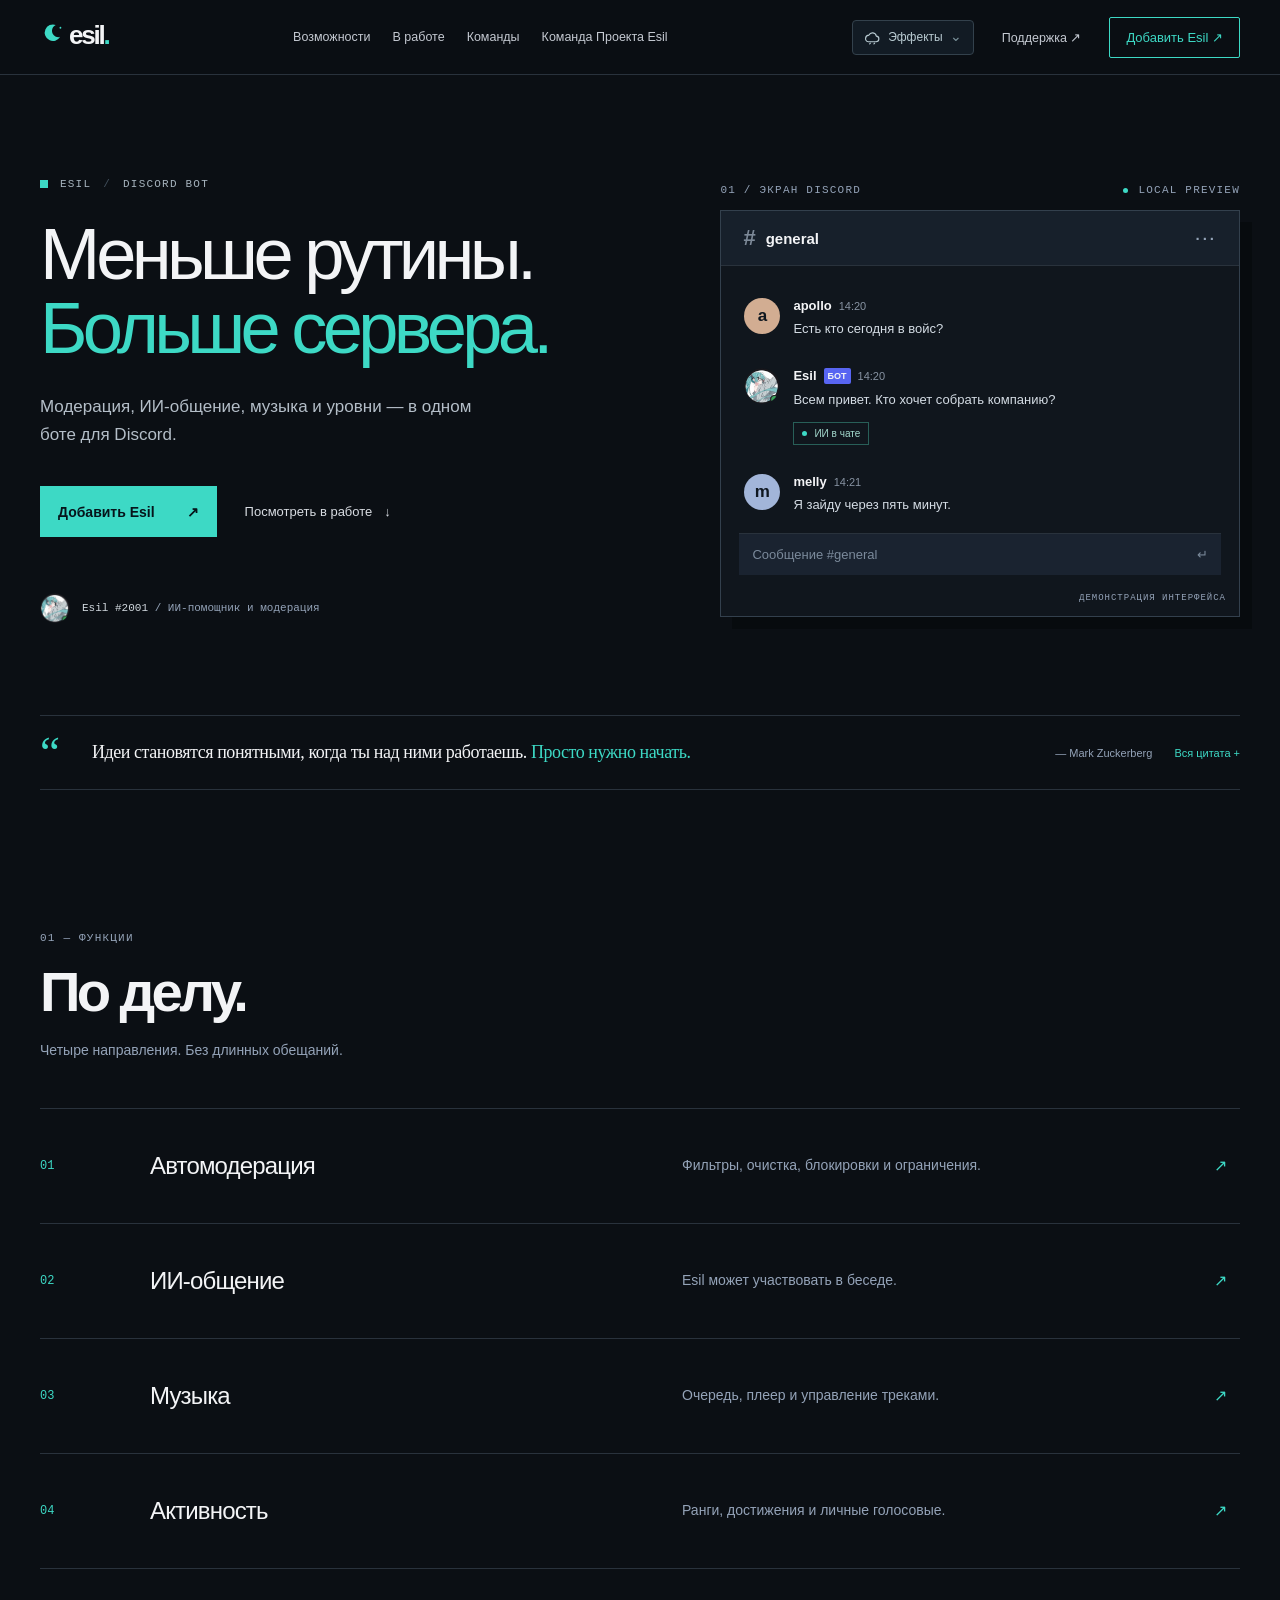
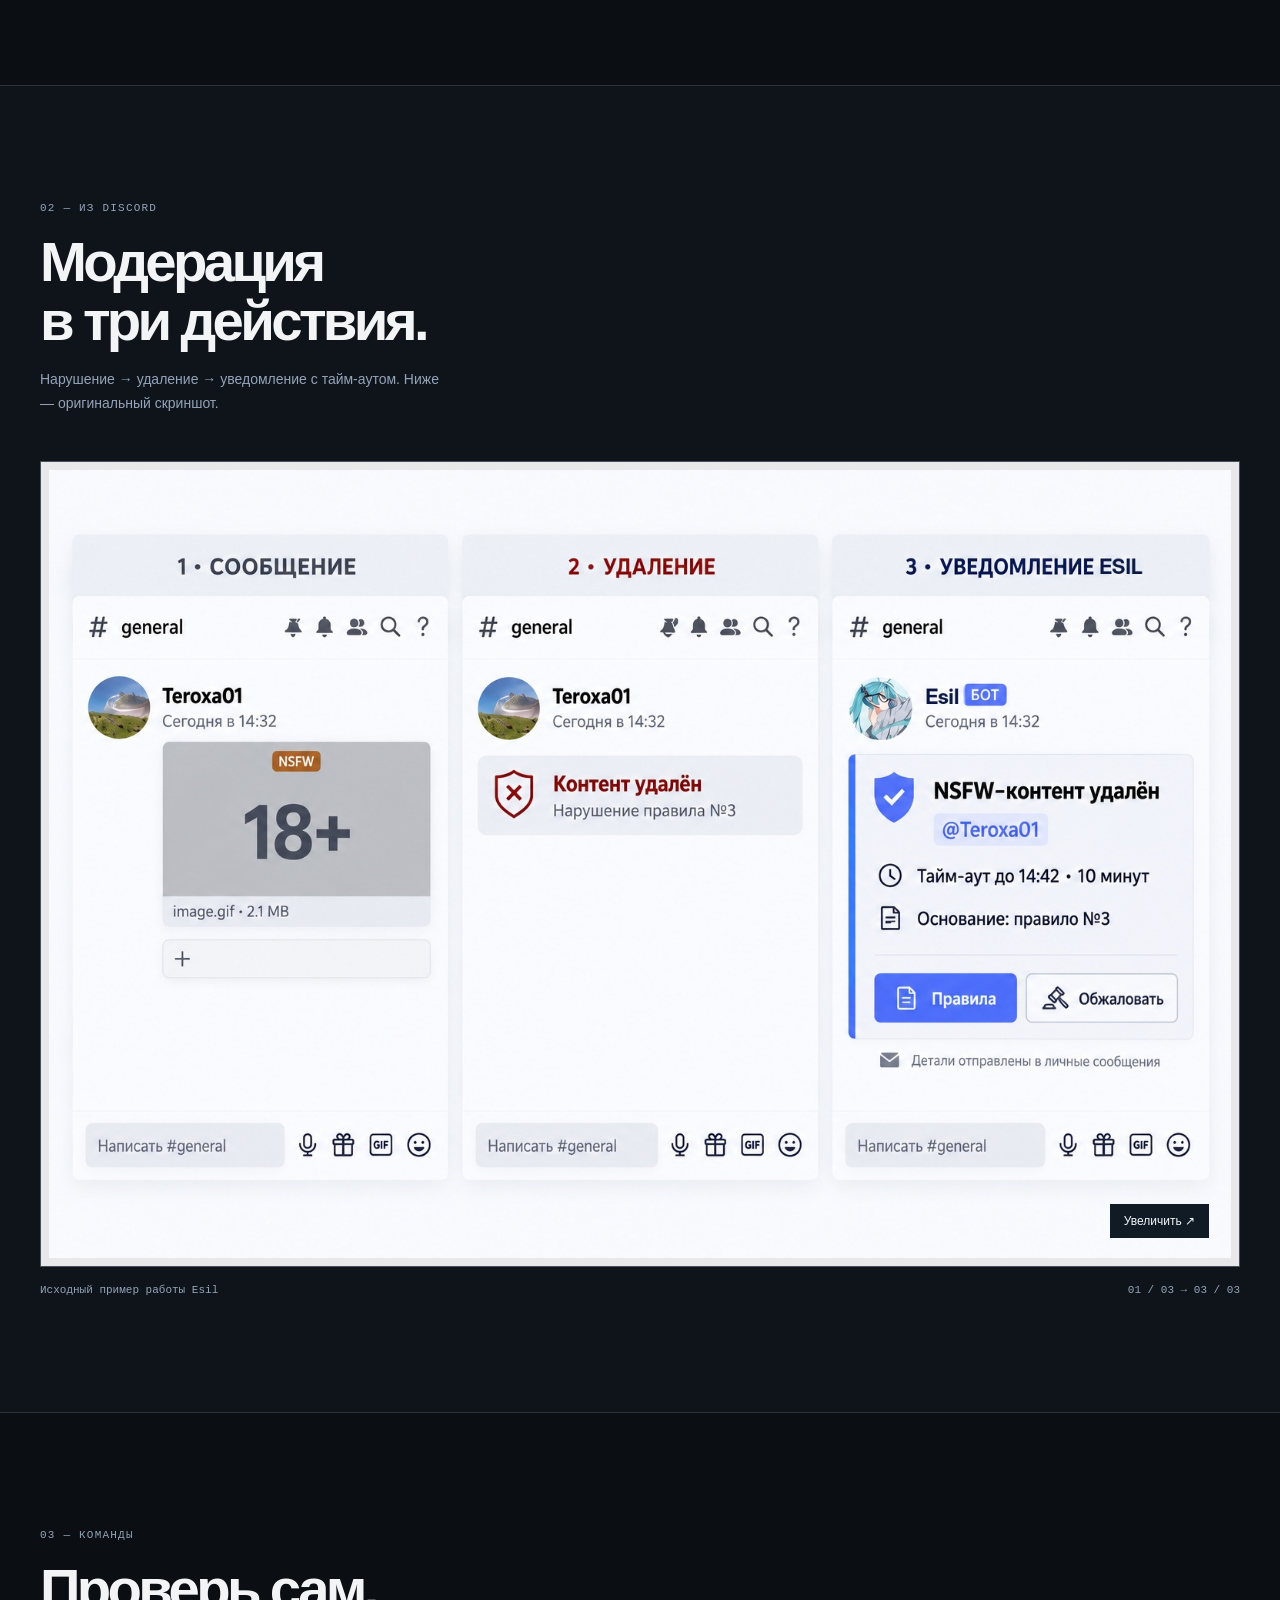
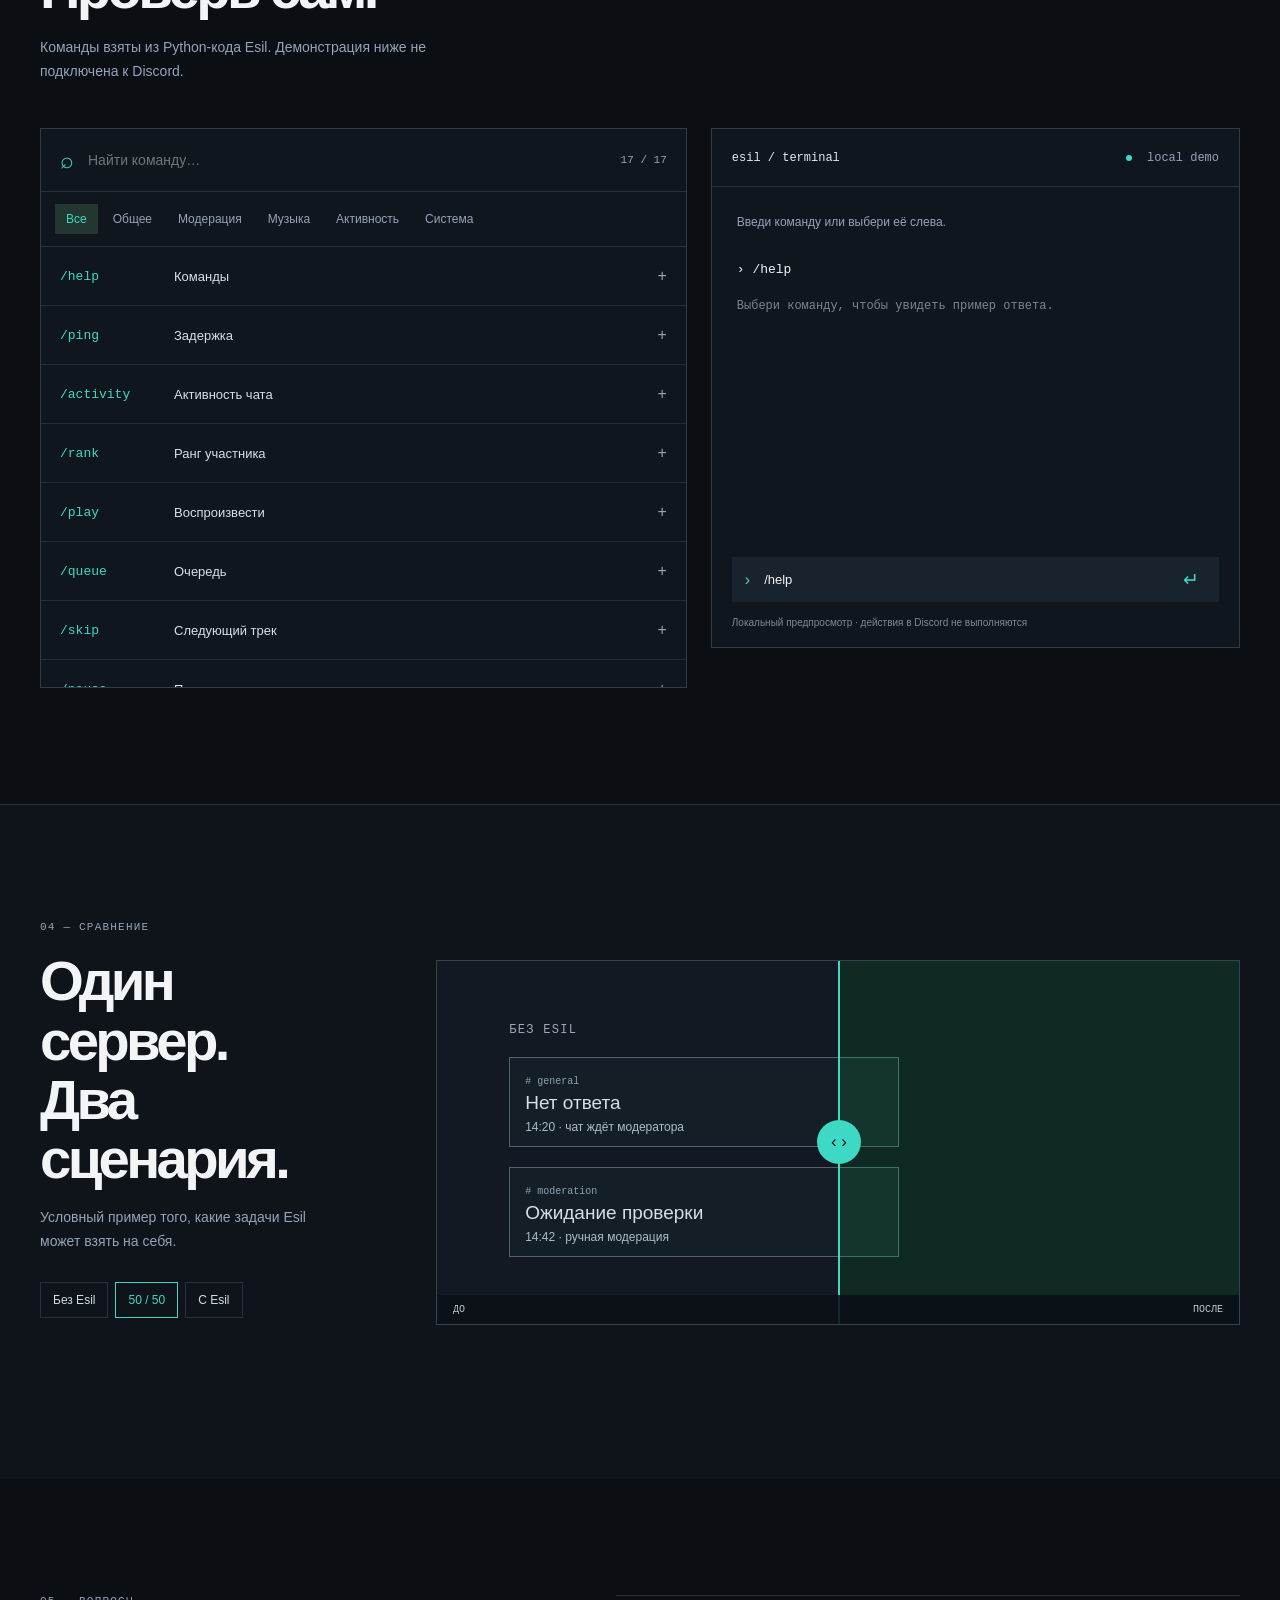
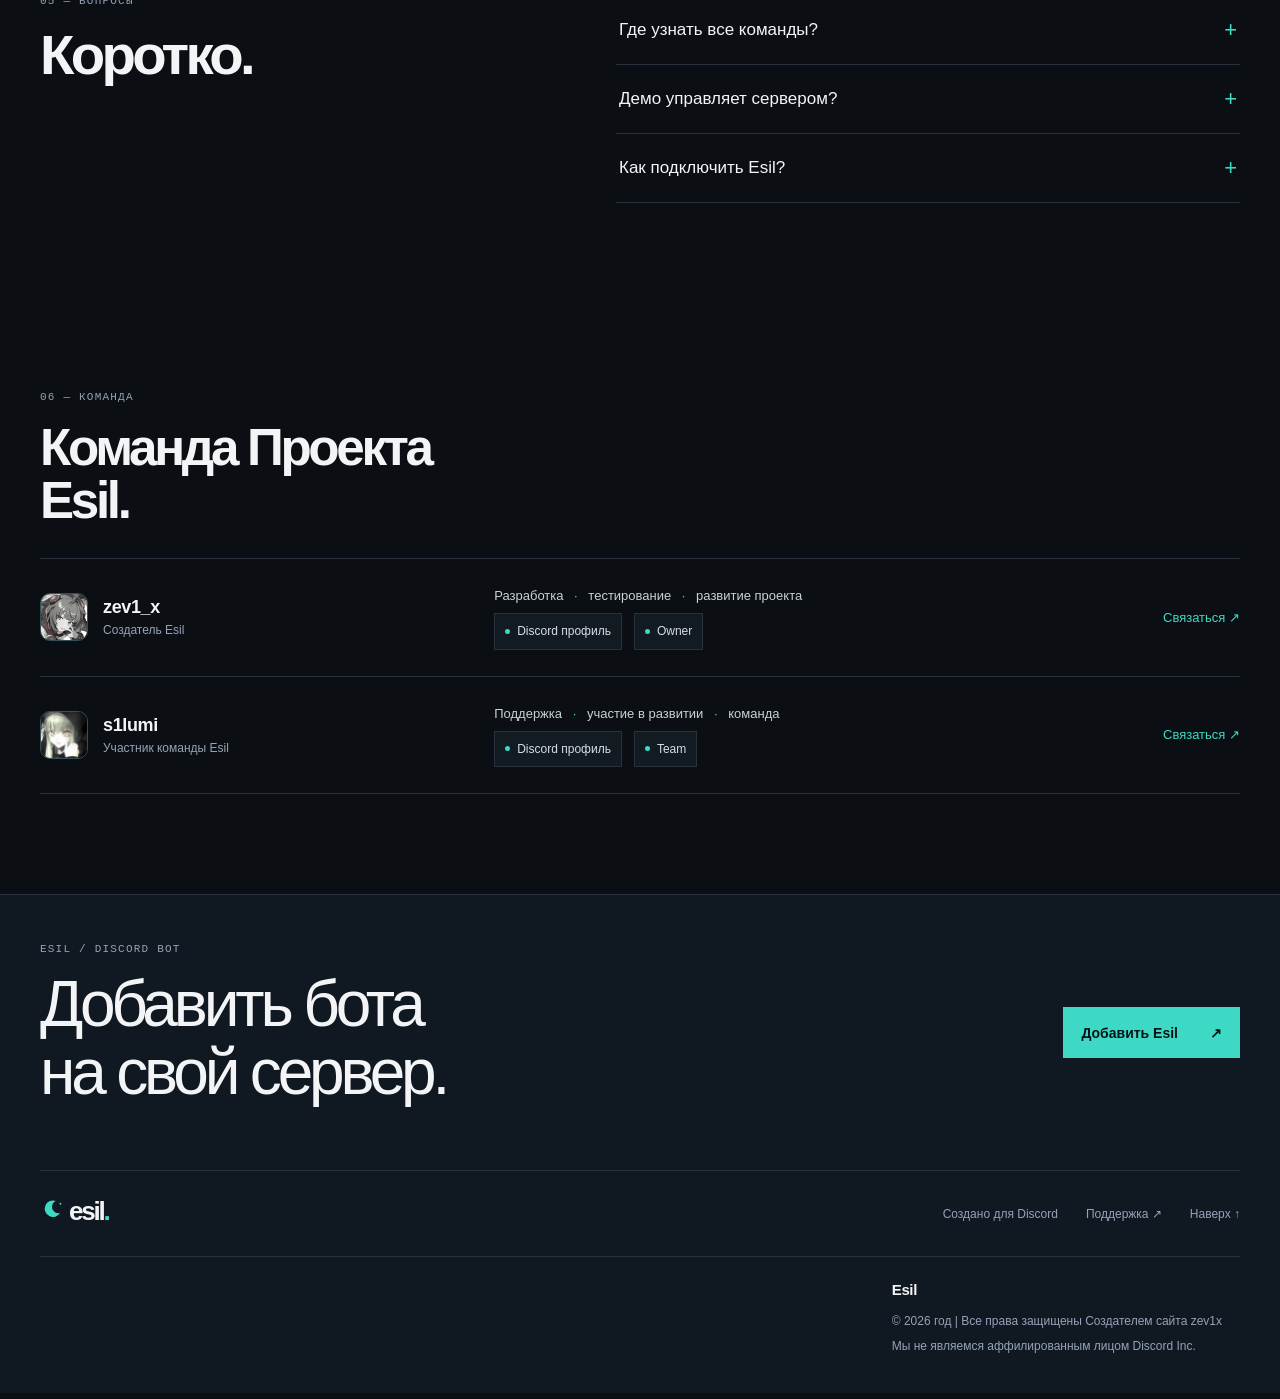
==== commit a19313a7: "Add files via upload" ====
--- a/index.html
+++ b/index.html
@@ -20,4 +20,4 @@
 <div class="console"><div class="console-head"><span>esil / terminal</span><span class="status-small"><i></i> local demo</span></div><div class="console-body"><p class="console-dim">Введи команду или выбери её слева.</p><div class="example-code" id="command-result"><div class="initial-terminal"><span class="terminal-command">› /help</span><p>Выбери команду, чтобы увидеть пример ответа.</p></div></div></div><form class="terminal-form" id="demo-form"><span>›</span><input id="demo-input" aria-label="Ввести демонстрационную команду" value="/help" spellcheck="false"/><button type="submit" aria-label="Выполнить команду">↵</button></form><div class="console-foot">Локальный предпросмотр · действия в Discord не выполняются</div></div></div></section>
 <section id="compare" class="section compare-section"><div class="shell compare-grid"><div class="section-intro"><div class="index-label">04 — СРАВНЕНИЕ</div><h2>Один сервер.<br>Два сценария.</h2><p>Условный пример того, какие задачи Esil может взять на себя.</p><div class="preset-buttons"><label><input type="radio" name="compare-view" value="100"/><span>Без Esil</span></label><label><input type="radio" name="compare-view" value="50" checked/><span>50 / 50</span></label><label><input type="radio" name="compare-view" value="0"/><span>С Esil</span></label></div></div><div class="compare-widget" id="compare-widget" style="--split:50%"><div class="compare-scene before"><div class="scenario-tag">БЕЗ ESIL</div><div class="scenario-box"><small># general</small><strong>Нет ответа</strong><p>14:20 · чат ждёт модератора</p></div><div class="scenario-box"><small># moderation</small><strong>Ожидание проверки</strong><p>14:42 · ручная модерация</p></div></div><div class="compare-scene after"><div class="scenario-tag">С ESIL</div><div class="scenario-box"><small># general</small><strong>Esil отвечает</strong><p>14:20 · разговор продолжается</p></div><div class="scenario-box"><small># moderation</small><strong>Нарушение обработано</strong><p>14:42 · уведомление отправлено</p></div></div><div class="compare-divider"><span>‹ ›</span></div><input class="compare-hitbox" id="compare-range" type="range" min="0" max="100" value="50" aria-label="Передвинуть границу сравнения"/><div class="compare-footer"><span>ДО</span><span>ПОСЛЕ</span></div></div></div></section>
 <section class="section shell questions" id="faq"><div class="section-intro"><div class="index-label">05 — ВОПРОСЫ</div><h2>Коротко.</h2></div><div class="faq-list"><details><summary>Где узнать все команды? <span>+</span></summary><p>В Discord используй <code>/help</code>. На этой странице есть поиск по командам из исходного кода.</p></details><details><summary>Демо управляет сервером? <span>+</span></summary><p>Нет. Команды на сайте — локальная демонстрация. Они не выполняют действия в Discord.</p></details><details><summary>Как подключить Esil? <span>+</span></summary><p>Перейди по кнопке «Добавить Esil». Если ссылка приглашения ещё не настроена, откроется сервер поддержки.</p></details></div></section><section id="team" class="section shell team-section"><div class="section-intro"><div class="index-label">06 — КОМАНДА</div><h2>Команда Проекта Esil.</h2></div><div class="team-list"><div class="team-entry"><div class="team-identity"><img class="team-avatar" src="zev1_x-avatar.jpg" alt="Аватар zev1_x"><div class="name-role"><a href="https://discord.com/users/1515028662452224074" target="_blank" rel="noopener noreferrer" class="team-profile-link" aria-label="Профиль zev1_x в Discord"><strong>zev1_x</strong></a><span>Создатель Esil</span></div></div><div class="team-stack"><div class="team-details">Разработка <span class="team-dot">·</span> тестирование <span class="team-dot">·</span> развитие проекта</div><div class="team-meta"><span class="team-badge"><i></i> Discord профиль</span><span class="team-badge"><i></i> Owner</span></div></div><a href="https://discord.com/users/1515028662452224074" target="_blank" rel="noopener noreferrer" class="team-link">Связаться ↗</a></div><div class="team-entry"><div class="team-identity"><img class="team-avatar" src="s1lumi-avatar.png" alt="Аватар s1lumi"><div class="name-role"><a href="https://discord.com/users/1375393327175696447" target="_blank" rel="noopener noreferrer" class="team-profile-link" aria-label="Профиль s1lumi в Discord"><strong>s1lumi</strong></a><span>Участник команды Esil</span></div></div><div class="team-stack"><div class="team-details">Поддержка <span class="team-dot">·</span> участие в развитии <span class="team-dot">·</span> команда</div><div class="team-meta"><span class="team-badge"><i></i> Discord профиль</span><span class="team-badge"><i></i> Team</span></div></div><a href="https://discord.com/users/1375393327175696447" target="_blank" rel="noopener noreferrer" class="team-link">Связаться ↗</a></div></div></section></main>
-<footer class="footer"><div class="shell"><div class="footer-main"><div><div class="index-label">ESIL / DISCORD BOT</div><h2>Добавить бота<br>на свой сервер.</h2></div><a class="primary-btn" href="https://discord.com/oauth2/authorize?client_id=1553826513474945114" data-invite target="_blank" rel="noreferrer">Добавить Esil <span>↗</span></a></div><div class="footer-bar"><a class="brand" href="#top"><span class="mark"><svg viewBox="0 0 40 40" xmlns="http://www.w3.org/2000/svg" aria-hidden="true" focusable="false"><path d="M25.7 6.8c-3.9 1.7-6.6 5.7-6.6 10.2 0 6.1 5 11.1 11.1 11.1 1.1 0 2.2-.2 3.1-.5A14.4 14.4 0 1 1 25.7 6.8Z" fill="currentColor"/><circle cx="33.8" cy="11.8" r="1.6" fill="currentColor"/></svg></span><span>esil<span class="brand-period">.</span></span></a><span>Создано для Discord</span><a href="https://discord.gg/d9XwE4tsXc" target="_blank" rel="noreferrer">Поддержка ↗</a><a href="#top">Наверх ↑</a></div><div class="footer-legal"><div class="footer-legal-name">Esil</div><div>© 2026 год | Все права защищены <a href="https://discord.com/users/1515028662452224074" target="_blank" rel="noopener noreferrer" class="footer-author-link">zev1_x</a></div><div>Мы не являемся аффилированным лицом Discord Inc.</div></div></div></footer><script src="site.js" defer></script><script src="weather.js" defer></script></body></html>+<footer class="footer"><div class="shell"><div class="footer-main"><div><div class="index-label">ESIL / DISCORD BOT</div><h2>Добавить бота<br>на свой сервер.</h2></div><a class="primary-btn" href="https://discord.com/oauth2/authorize?client_id=1553826513474945114" data-invite target="_blank" rel="noreferrer">Добавить Esil <span>↗</span></a></div><div class="footer-bar"><a class="brand" href="#top"><span class="mark"><svg viewBox="0 0 40 40" xmlns="http://www.w3.org/2000/svg" aria-hidden="true" focusable="false"><path d="M25.7 6.8c-3.9 1.7-6.6 5.7-6.6 10.2 0 6.1 5 11.1 11.1 11.1 1.1 0 2.2-.2 3.1-.5A14.4 14.4 0 1 1 25.7 6.8Z" fill="currentColor"/><circle cx="33.8" cy="11.8" r="1.6" fill="currentColor"/></svg></span><span>esil<span class="brand-period">.</span></span></a><span>Создано для Discord</span><a href="https://discord.gg/d9XwE4tsXc" target="_blank" rel="noreferrer">Поддержка ↗</a><a href="#top">Наверх ↑</a></div><div class="footer-legal"><div class="footer-legal-content"><div class="footer-legal-name">Esil</div><div>© 2026 год | Все права защищены Создателем сайта <a href="https://discord.com/users/1515028662452224074" target="_blank" rel="noopener noreferrer" class="footer-author-link">zev1x</a></div><div>Мы не являемся аффилированным лицом Discord Inc.</div></div></div></div></footer><script src="site.js" defer></script><script src="weather.js" defer></script></body></html>
--- a/styles.css
+++ b/styles.css
@@ -38,7 +38,7 @@
 .team-dot{color:var(--accent);padding:0 7px}
 .team-link{white-space:nowrap;color:var(--accent);font-size:13px;text-decoration:none}
 .team-link:hover{text-decoration:underline}
-.footer-legal{display:grid;gap:7px;padding:22px 0 38px;border-top:1px solid var(--line);font-size:12px;color:#94A3B8;line-height:1.5}
+.footer-legal{display:flex;justify-content:flex-end;padding:22px 0 38px;border-top:1px solid var(--line);font-size:12px;color:#94A3B8;line-height:1.5}.footer-legal-content{display:grid;gap:7px;width:max-content;max-width:100%;padding:0 18px 0 0;text-align:left}
 .footer-legal-name{color:var(--ink);font-size:15px;font-weight:600;letter-spacing:-.025em;margin-bottom:3px}
 .footer-legal .grok-disclaimer{color:#83909c;font-size:11px;margin-top:2px}
 @media(max-width:1050px){.header .nav{gap:16px}.team-entry{grid-template-columns:minmax(0,1fr) minmax(0,1.25fr) auto;gap:16px}}
@@ -96,3 +96,5 @@
 @media (prefers-reduced-motion: reduce) {
   .hero-title-line { animation: none; }
 }
+
+@media(max-width:750px){.footer-legal-content{width:min(100%,460px);padding-right:8px}}
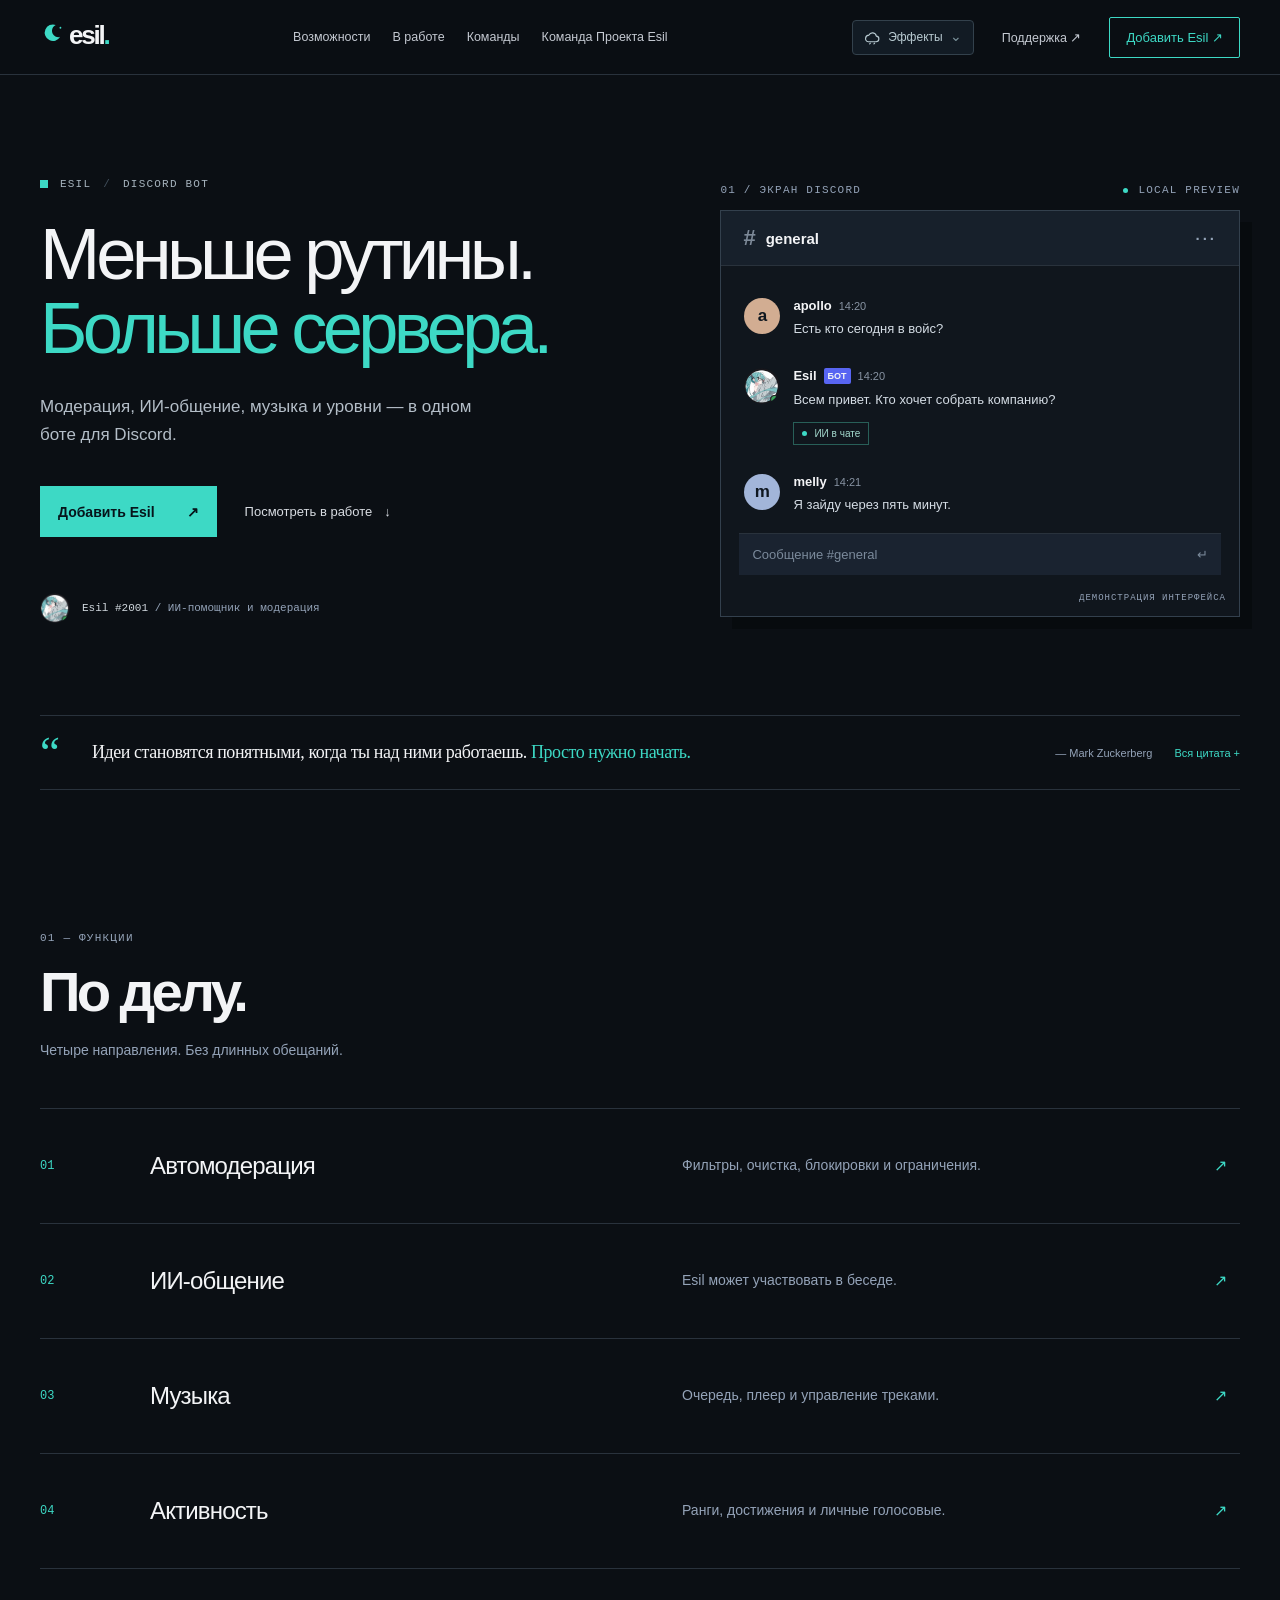
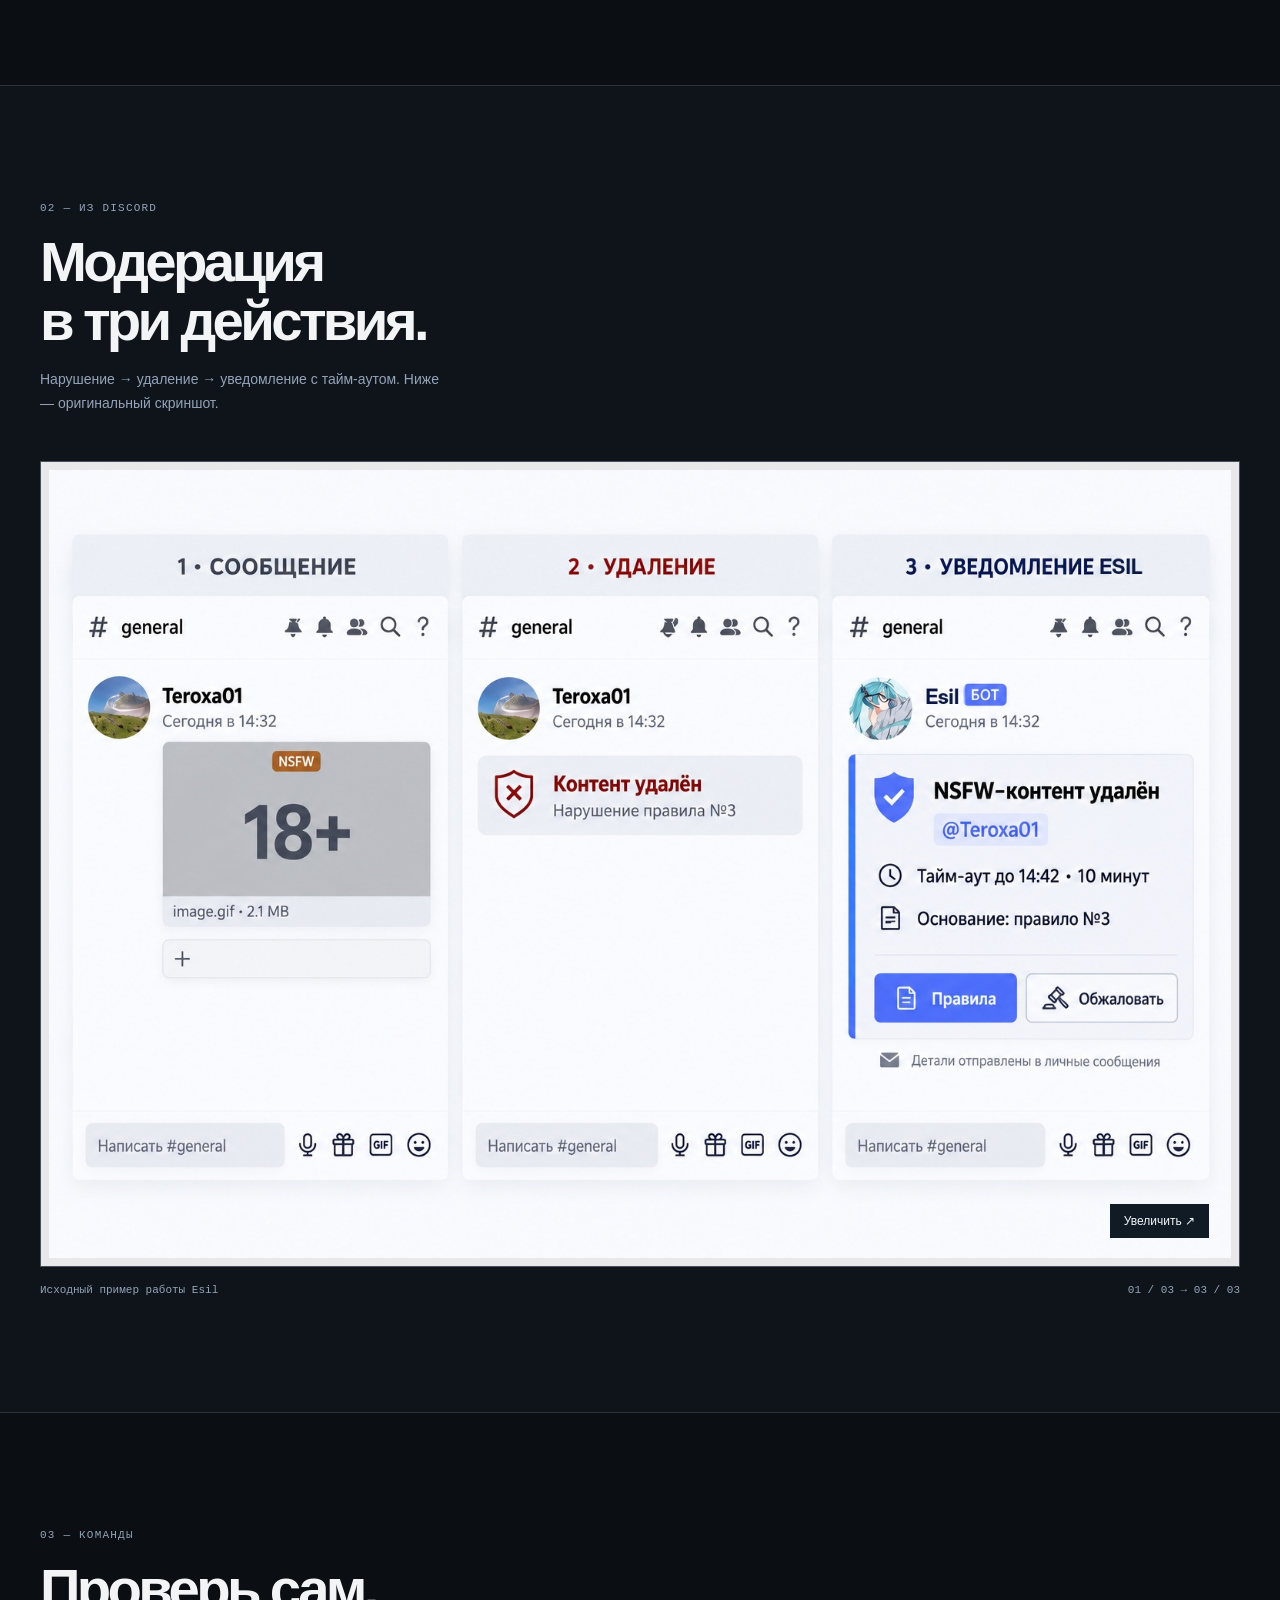
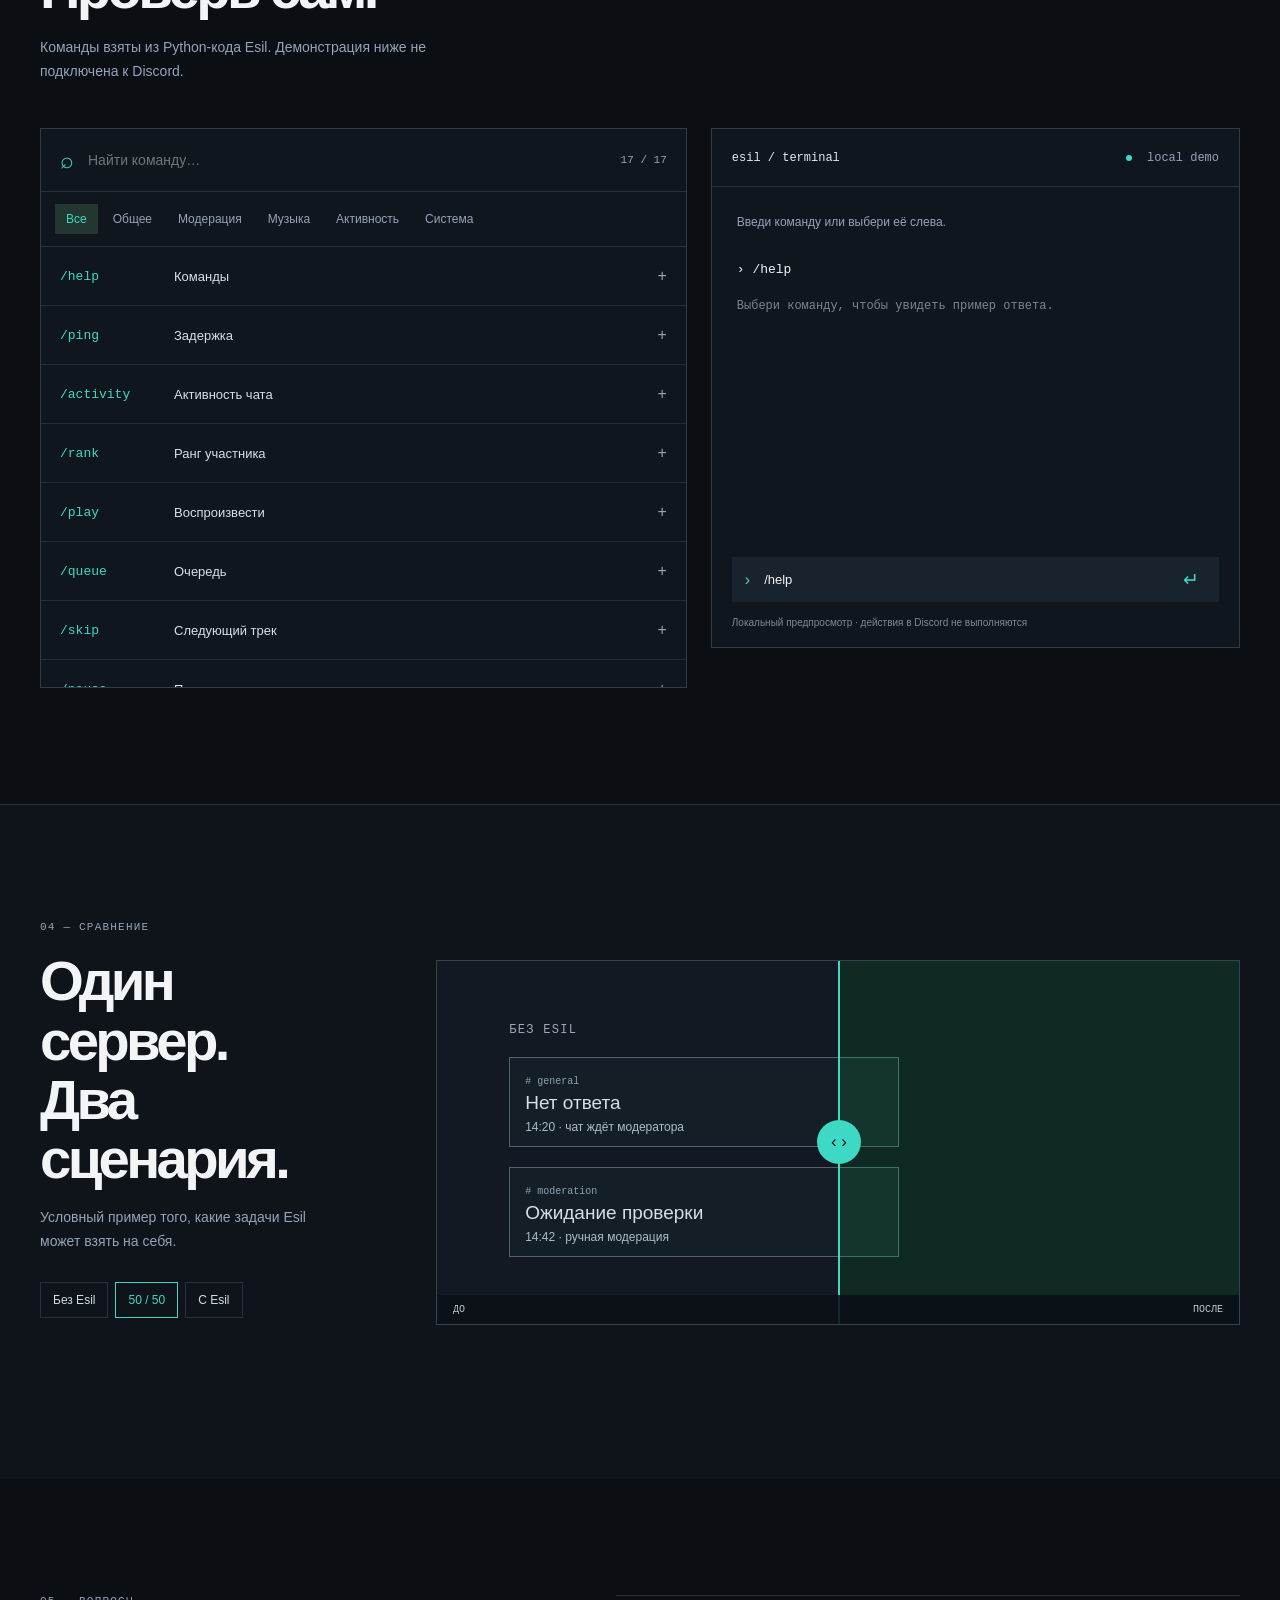
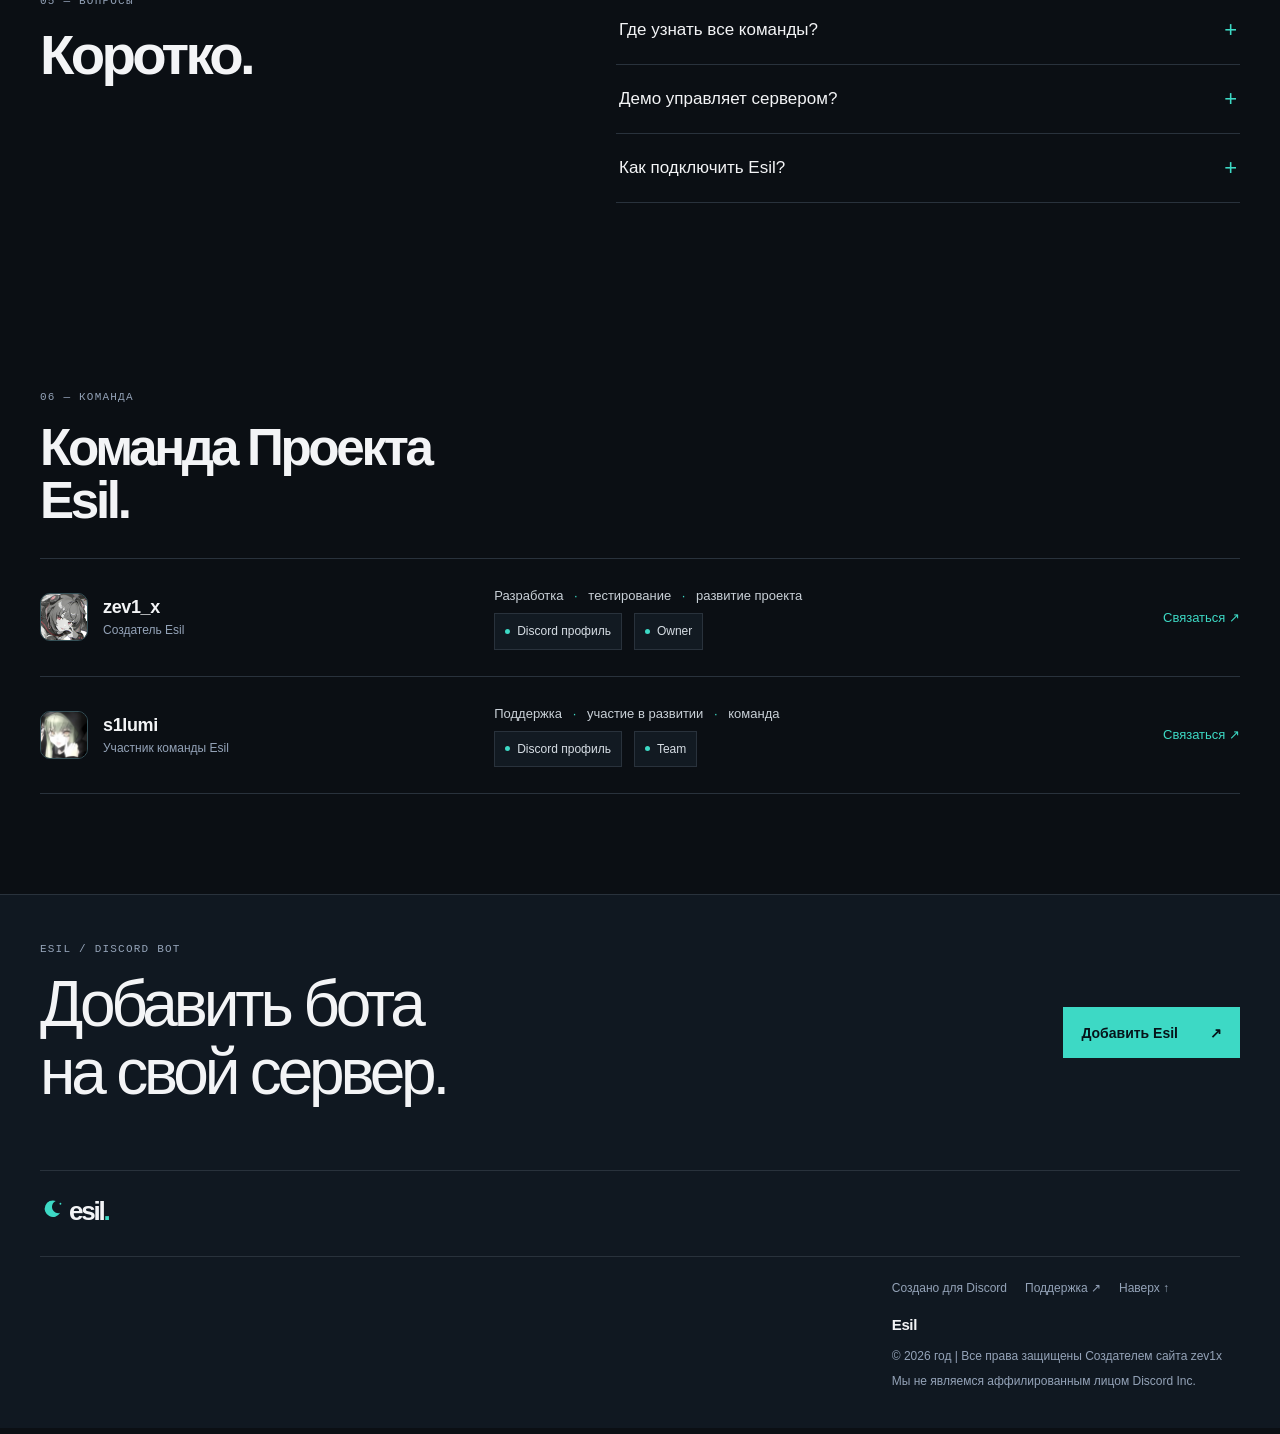
==== commit 6b107938: "Add files via upload" ====
--- a/index.html
+++ b/index.html
@@ -20,4 +20,4 @@
 <div class="console"><div class="console-head"><span>esil / terminal</span><span class="status-small"><i></i> local demo</span></div><div class="console-body"><p class="console-dim">Введи команду или выбери её слева.</p><div class="example-code" id="command-result"><div class="initial-terminal"><span class="terminal-command">› /help</span><p>Выбери команду, чтобы увидеть пример ответа.</p></div></div></div><form class="terminal-form" id="demo-form"><span>›</span><input id="demo-input" aria-label="Ввести демонстрационную команду" value="/help" spellcheck="false"/><button type="submit" aria-label="Выполнить команду">↵</button></form><div class="console-foot">Локальный предпросмотр · действия в Discord не выполняются</div></div></div></section>
 <section id="compare" class="section compare-section"><div class="shell compare-grid"><div class="section-intro"><div class="index-label">04 — СРАВНЕНИЕ</div><h2>Один сервер.<br>Два сценария.</h2><p>Условный пример того, какие задачи Esil может взять на себя.</p><div class="preset-buttons"><label><input type="radio" name="compare-view" value="100"/><span>Без Esil</span></label><label><input type="radio" name="compare-view" value="50" checked/><span>50 / 50</span></label><label><input type="radio" name="compare-view" value="0"/><span>С Esil</span></label></div></div><div class="compare-widget" id="compare-widget" style="--split:50%"><div class="compare-scene before"><div class="scenario-tag">БЕЗ ESIL</div><div class="scenario-box"><small># general</small><strong>Нет ответа</strong><p>14:20 · чат ждёт модератора</p></div><div class="scenario-box"><small># moderation</small><strong>Ожидание проверки</strong><p>14:42 · ручная модерация</p></div></div><div class="compare-scene after"><div class="scenario-tag">С ESIL</div><div class="scenario-box"><small># general</small><strong>Esil отвечает</strong><p>14:20 · разговор продолжается</p></div><div class="scenario-box"><small># moderation</small><strong>Нарушение обработано</strong><p>14:42 · уведомление отправлено</p></div></div><div class="compare-divider"><span>‹ ›</span></div><input class="compare-hitbox" id="compare-range" type="range" min="0" max="100" value="50" aria-label="Передвинуть границу сравнения"/><div class="compare-footer"><span>ДО</span><span>ПОСЛЕ</span></div></div></div></section>
 <section class="section shell questions" id="faq"><div class="section-intro"><div class="index-label">05 — ВОПРОСЫ</div><h2>Коротко.</h2></div><div class="faq-list"><details><summary>Где узнать все команды? <span>+</span></summary><p>В Discord используй <code>/help</code>. На этой странице есть поиск по командам из исходного кода.</p></details><details><summary>Демо управляет сервером? <span>+</span></summary><p>Нет. Команды на сайте — локальная демонстрация. Они не выполняют действия в Discord.</p></details><details><summary>Как подключить Esil? <span>+</span></summary><p>Перейди по кнопке «Добавить Esil». Если ссылка приглашения ещё не настроена, откроется сервер поддержки.</p></details></div></section><section id="team" class="section shell team-section"><div class="section-intro"><div class="index-label">06 — КОМАНДА</div><h2>Команда Проекта Esil.</h2></div><div class="team-list"><div class="team-entry"><div class="team-identity"><img class="team-avatar" src="zev1_x-avatar.jpg" alt="Аватар zev1_x"><div class="name-role"><a href="https://discord.com/users/1515028662452224074" target="_blank" rel="noopener noreferrer" class="team-profile-link" aria-label="Профиль zev1_x в Discord"><strong>zev1_x</strong></a><span>Создатель Esil</span></div></div><div class="team-stack"><div class="team-details">Разработка <span class="team-dot">·</span> тестирование <span class="team-dot">·</span> развитие проекта</div><div class="team-meta"><span class="team-badge"><i></i> Discord профиль</span><span class="team-badge"><i></i> Owner</span></div></div><a href="https://discord.com/users/1515028662452224074" target="_blank" rel="noopener noreferrer" class="team-link">Связаться ↗</a></div><div class="team-entry"><div class="team-identity"><img class="team-avatar" src="s1lumi-avatar.png" alt="Аватар s1lumi"><div class="name-role"><a href="https://discord.com/users/1375393327175696447" target="_blank" rel="noopener noreferrer" class="team-profile-link" aria-label="Профиль s1lumi в Discord"><strong>s1lumi</strong></a><span>Участник команды Esil</span></div></div><div class="team-stack"><div class="team-details">Поддержка <span class="team-dot">·</span> участие в развитии <span class="team-dot">·</span> команда</div><div class="team-meta"><span class="team-badge"><i></i> Discord профиль</span><span class="team-badge"><i></i> Team</span></div></div><a href="https://discord.com/users/1375393327175696447" target="_blank" rel="noopener noreferrer" class="team-link">Связаться ↗</a></div></div></section></main>
-<footer class="footer"><div class="shell"><div class="footer-main"><div><div class="index-label">ESIL / DISCORD BOT</div><h2>Добавить бота<br>на свой сервер.</h2></div><a class="primary-btn" href="https://discord.com/oauth2/authorize?client_id=1553826513474945114" data-invite target="_blank" rel="noreferrer">Добавить Esil <span>↗</span></a></div><div class="footer-bar"><a class="brand" href="#top"><span class="mark"><svg viewBox="0 0 40 40" xmlns="http://www.w3.org/2000/svg" aria-hidden="true" focusable="false"><path d="M25.7 6.8c-3.9 1.7-6.6 5.7-6.6 10.2 0 6.1 5 11.1 11.1 11.1 1.1 0 2.2-.2 3.1-.5A14.4 14.4 0 1 1 25.7 6.8Z" fill="currentColor"/><circle cx="33.8" cy="11.8" r="1.6" fill="currentColor"/></svg></span><span>esil<span class="brand-period">.</span></span></a><span>Создано для Discord</span><a href="https://discord.gg/d9XwE4tsXc" target="_blank" rel="noreferrer">Поддержка ↗</a><a href="#top">Наверх ↑</a></div><div class="footer-legal"><div class="footer-legal-content"><div class="footer-legal-name">Esil</div><div>© 2026 год | Все права защищены Создателем сайта <a href="https://discord.com/users/1515028662452224074" target="_blank" rel="noopener noreferrer" class="footer-author-link">zev1x</a></div><div>Мы не являемся аффилированным лицом Discord Inc.</div></div></div></div></footer><script src="site.js" defer></script><script src="weather.js" defer></script></body></html>+<footer class="footer"><div class="shell"><div class="footer-main"><div><div class="index-label">ESIL / DISCORD BOT</div><h2>Добавить бота<br>на свой сервер.</h2></div><a class="primary-btn" href="https://discord.com/oauth2/authorize?client_id=1553826513474945114" data-invite target="_blank" rel="noreferrer">Добавить Esil <span>↗</span></a></div><div class="footer-bar"><a class="brand" href="#top"><span class="mark"><svg viewBox="0 0 40 40" xmlns="http://www.w3.org/2000/svg" aria-hidden="true" focusable="false"><path d="M25.7 6.8c-3.9 1.7-6.6 5.7-6.6 10.2 0 6.1 5 11.1 11.1 11.1 1.1 0 2.2-.2 3.1-.5A14.4 14.4 0 1 1 25.7 6.8Z" fill="currentColor"/><circle cx="33.8" cy="11.8" r="1.6" fill="currentColor"/></svg></span><span>esil<span class="brand-period">.</span></span></a></div><div class="footer-legal"><div class="footer-legal-content"><div class="footer-legal-links"><span>Создано для Discord</span><a href="https://discord.gg/d9XwE4tsXc" target="_blank" rel="noreferrer">Поддержка ↗</a><a href="#top">Наверх ↑</a></div><div class="footer-legal-name">Esil</div><div>© 2026 год | Все права защищены Создателем сайта <a href="https://discord.com/users/1515028662452224074" target="_blank" rel="noopener noreferrer" class="footer-author-link">zev1x</a></div><div>Мы не являемся аффилированным лицом Discord Inc.</div></div></div></div></footer><script src="site.js" defer></script><script src="weather.js" defer></script></body></html>
--- a/styles.css
+++ b/styles.css
@@ -41,6 +41,10 @@
 .footer-legal{display:flex;justify-content:flex-end;padding:22px 0 38px;border-top:1px solid var(--line);font-size:12px;color:#94A3B8;line-height:1.5}.footer-legal-content{display:grid;gap:7px;width:max-content;max-width:100%;padding:0 18px 0 0;text-align:left}
 .footer-legal-name{color:var(--ink);font-size:15px;font-weight:600;letter-spacing:-.025em;margin-bottom:3px}
 .footer-legal .grok-disclaimer{color:#83909c;font-size:11px;margin-top:2px}
+.footer-legal-links{display:flex;flex-wrap:wrap;gap:18px;color:var(--muted);font-size:12px;margin-bottom:10px}
+.footer-legal-links a,.footer-legal-links span{color:inherit}
+.footer-legal-links a:hover{color:var(--accent)}
+
 @media(max-width:1050px){.header .nav{gap:16px}.team-entry{grid-template-columns:minmax(0,1fr) minmax(0,1.25fr) auto;gap:16px}}
 @media(max-width:750px){.team-section{padding-top:72px;padding-bottom:70px}.team-entry{grid-template-columns:1fr;gap:16px;padding:22px 0}.team-link{justify-self:start}.footer-legal{padding-bottom:32px}}
 
@@ -97,4 +101,4 @@
   .hero-title-line { animation: none; }
 }
 
-@media(max-width:750px){.footer-legal-content{width:min(100%,460px);padding-right:8px}}
+@media(max-width:750px){.footer-legal-content{width:min(100%,460px);padding-right:8px}.footer-legal-links{gap:14px}}
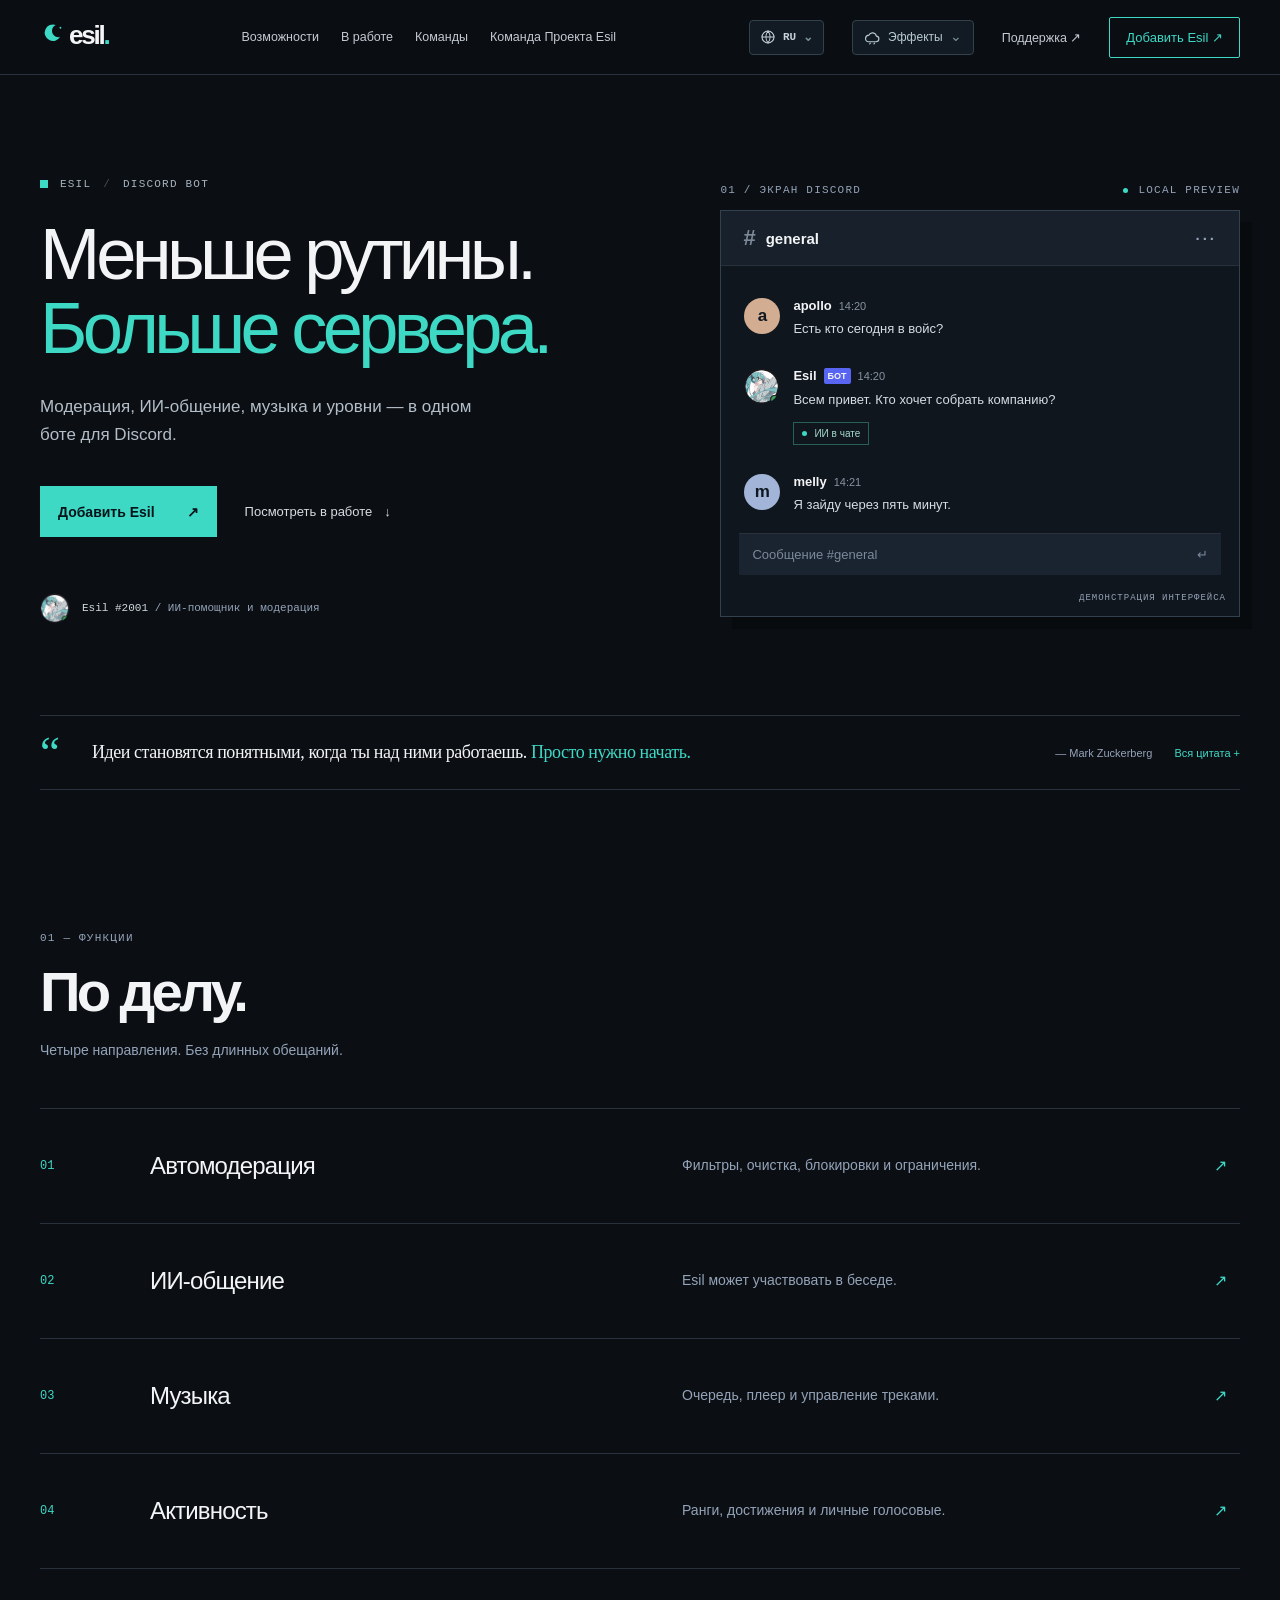
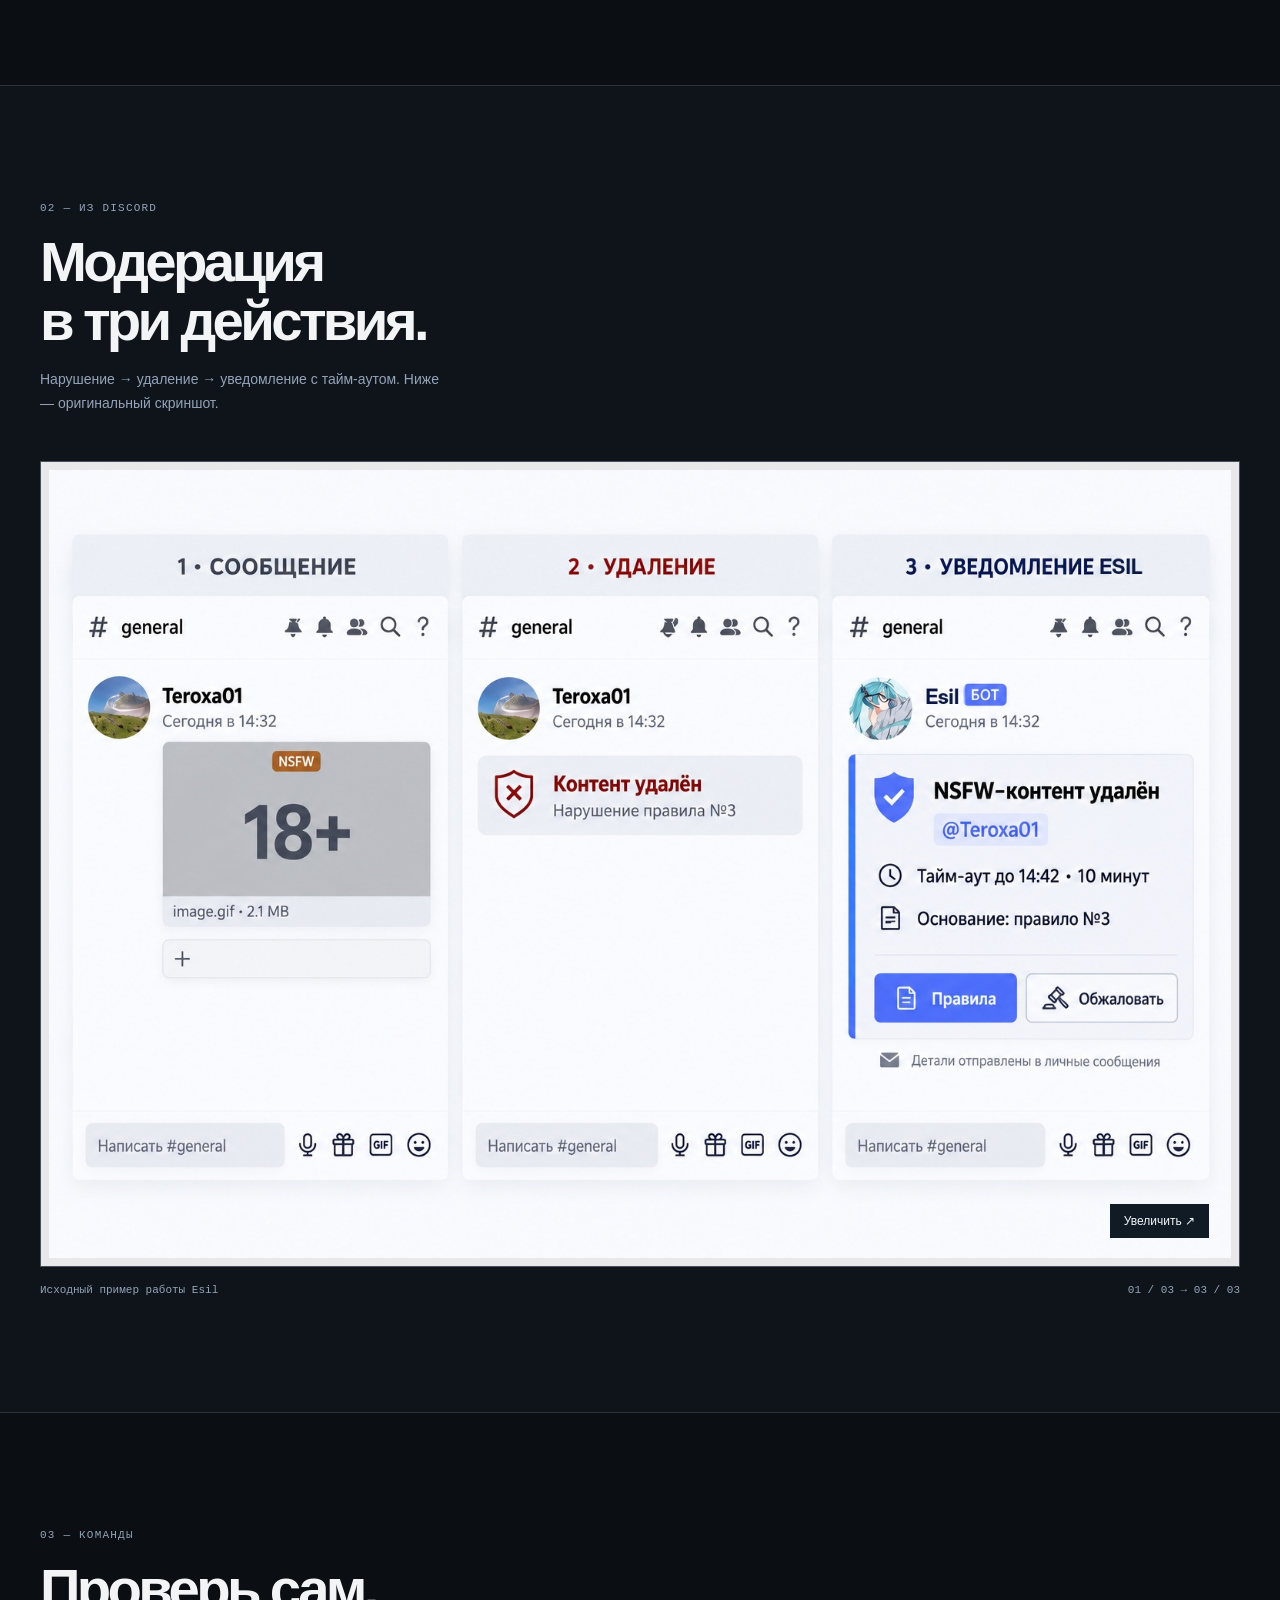
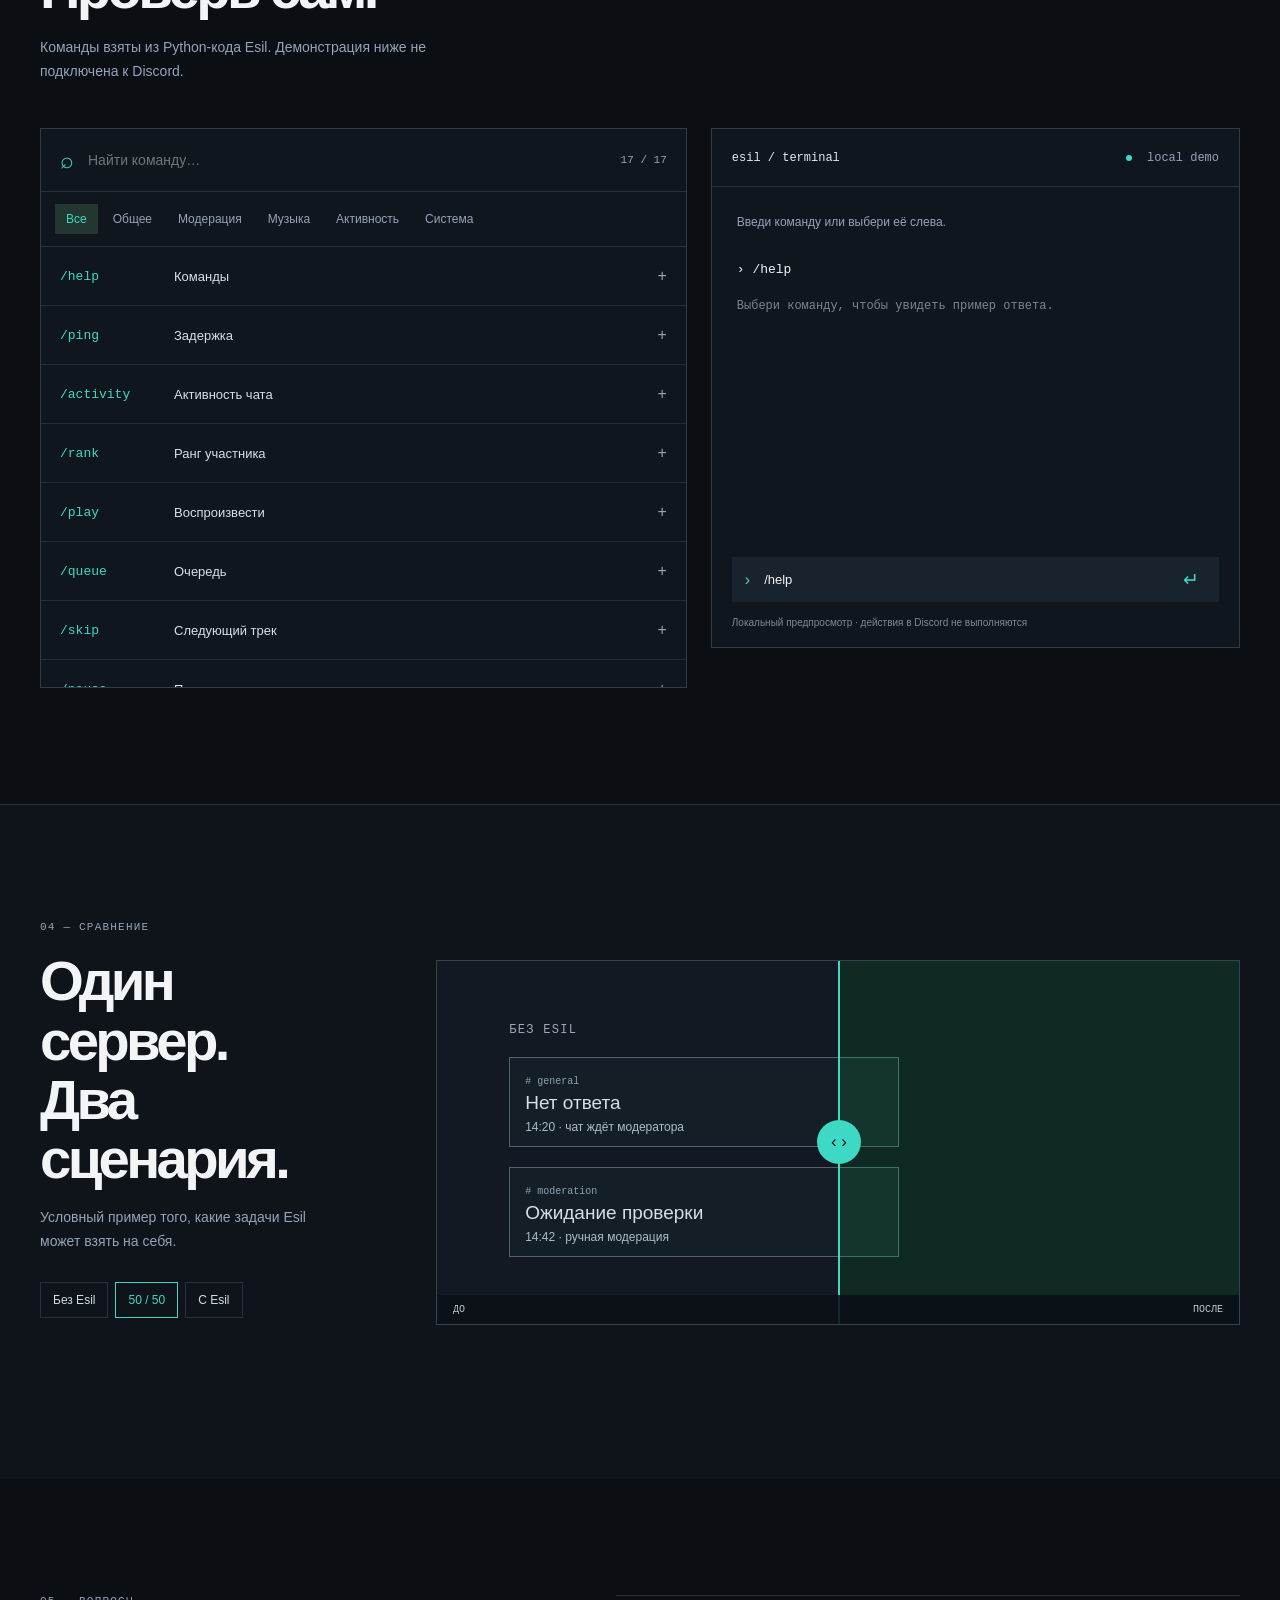
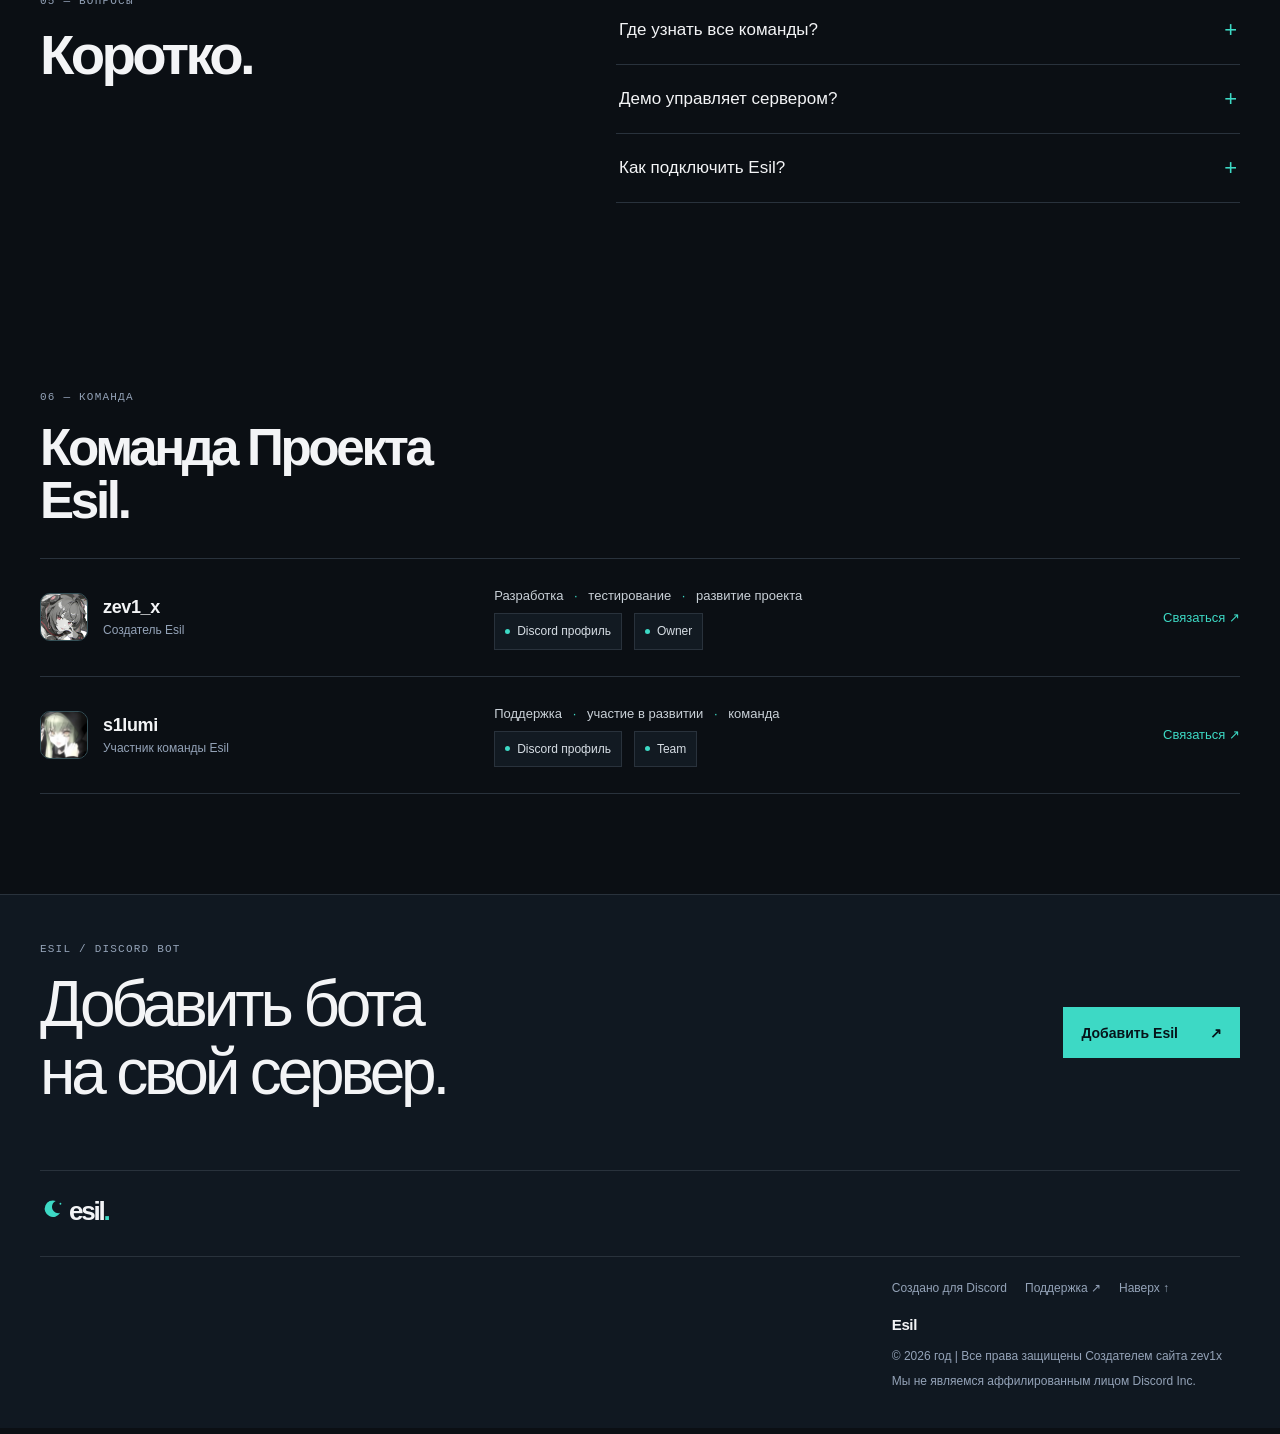
==== commit f1e224be: "Add files via upload" ====
--- a/index.html
+++ b/index.html
@@ -1,6 +1,15 @@
 <!doctype html><html lang="ru"><head><meta charset="utf-8"/><meta name="viewport" content="width=device-width, initial-scale=1"/><meta name="theme-color" content="#0B0F14"/><title>Esil — Discord-бот</title><meta name="description" content="Esil: ИИ-общение, модерация, музыка, активность и команды."/><link rel="stylesheet" href="styles.css"/><link rel="icon" href="data:image/svg+xml,%3Csvg%20viewBox%3D%220%200%2040%2040%22%20xmlns%3D%22http%3A%2F%2Fwww.w3.org%2F2000%2Fsvg%22%3E%3Cpath%20d%3D%22M25.7%206.8c-3.9%201.7-6.6%205.7-6.6%2010.2%200%206.1%205%2011.1%2011.1%2011.1%201.1%200%202.2-.2%203.1-.5A14.4%2014.4%200%201%201%2025.7%206.8Z%22%20fill%3D%22%233DD9C5%22%2F%3E%3Ccircle%20cx%3D%2233.8%22%20cy%3D%2211.8%22%20r%3D%221.6%22%20fill%3D%22%233DD9C5%22%2F%3E%3C%2Fsvg%3E"/></head><body>
 <canvas id="weather-canvas" class="weather-canvas" aria-hidden="true" hidden></canvas>
-<header class="header"><div class="shell header-inner"><a class="brand" href="#top"><span class="mark"><svg viewBox="0 0 40 40" xmlns="http://www.w3.org/2000/svg" aria-hidden="true" focusable="false"><path d="M25.7 6.8c-3.9 1.7-6.6 5.7-6.6 10.2 0 6.1 5 11.1 11.1 11.1 1.1 0 2.2-.2 3.1-.5A14.4 14.4 0 1 1 25.7 6.8Z" fill="currentColor"/><circle cx="33.8" cy="11.8" r="1.6" fill="currentColor"/></svg></span><span>esil<span class="brand-period">.</span></span></a><nav class="nav" aria-label="Разделы"><a href="#capabilities">Возможности</a><a href="#preview">В работе</a><a href="#commands">Команды</a><a href="#team">Команда Проекта Esil</a></nav><div class="header-right"><div class="weather-control" id="weather-control">
+<header class="header"><div class="shell header-inner"><a class="brand" href="#top"><span class="mark"><svg viewBox="0 0 40 40" xmlns="http://www.w3.org/2000/svg" aria-hidden="true" focusable="false"><path d="M25.7 6.8c-3.9 1.7-6.6 5.7-6.6 10.2 0 6.1 5 11.1 11.1 11.1 1.1 0 2.2-.2 3.1-.5A14.4 14.4 0 1 1 25.7 6.8Z" fill="currentColor"/><circle cx="33.8" cy="11.8" r="1.6" fill="currentColor"/></svg></span><span>esil<span class="brand-period">.</span></span></a><nav class="nav" aria-label="Разделы"><a href="#capabilities">Возможности</a><a href="#preview">В работе</a><a href="#commands">Команды</a><a href="#team">Команда Проекта Esil</a></nav><div class="header-right"><div class="language-control" id="language-control">
+<button class="language-trigger" id="language-trigger" type="button" aria-label="Язык сайта" aria-expanded="false" aria-controls="language-panel" title="Язык сайта"><svg viewBox="0 0 24 24" width="16" height="16" aria-hidden="true" fill="none" stroke="currentColor" stroke-width="1.6" stroke-linecap="round" stroke-linejoin="round"><circle cx="12" cy="12" r="9"/><path d="M3 12h18M12 3a15 15 0 0 0 0 18M12 3a15 15 0 0 1 0 18"/></svg><span id="language-code">RU</span><span class="language-caret" aria-hidden="true">⌄</span></button>
+<div class="language-panel" id="language-panel" hidden><div class="language-panel-heading">Язык сайта</div>
+<button type="button" class="language-option" data-lang="ru" aria-pressed="true"><span>RU</span>Русский<b aria-hidden="true">✓</b></button>
+<button type="button" class="language-option" data-lang="uk" aria-pressed="false"><span>UA</span>Українська<b aria-hidden="true">✓</b></button>
+<button type="button" class="language-option" data-lang="en" aria-pressed="false"><span>EN</span>English<b aria-hidden="true">✓</b></button>
+<button type="button" class="language-option" data-lang="fi" aria-pressed="false"><span>FI</span>Suomi<b aria-hidden="true">✓</b></button>
+<button type="button" class="language-option" data-lang="cs" aria-pressed="false"><span>CS</span>Čeština<b aria-hidden="true">✓</b></button>
+<button type="button" class="language-option" data-lang="de" aria-pressed="false"><span>DE</span>Deutsch<b aria-hidden="true">✓</b></button>
+</div></div><div class="weather-control" id="weather-control">
 <button class="weather-trigger" id="weather-trigger" type="button" aria-label="Настройки фоновых эффектов" aria-expanded="false" aria-controls="weather-panel" title="Фоновые эффекты">
 <svg class="weather-trigger-icon" viewBox="0 0 24 24" width="17" height="17" aria-hidden="true" fill="none" stroke="currentColor" stroke-width="1.6" stroke-linecap="round" stroke-linejoin="round"><path d="M6 18h11a4 4 0 0 0 .4-7.98A5.5 5.5 0 0 0 7 8.6 4.75 4.75 0 0 0 6 18Z"/><path d="m8 21 1-1m5 1 1-1"/></svg>
 <span class="weather-trigger-label">Эффекты</span><span class="weather-caret" aria-hidden="true">⌄</span></button>
@@ -10,7 +19,7 @@
 <button type="button" class="weather-option" data-weather="snow" aria-pressed="false"><span class="weather-option-icon" aria-hidden="true">✳</span>Снег<span class="weather-option-check" aria-hidden="true">✓</span></button>
 <button type="button" class="weather-option" data-weather="rain" aria-pressed="false"><span class="weather-option-icon" aria-hidden="true">╱</span>Дождь<span class="weather-option-check" aria-hidden="true">✓</span></button>
 <div class="weather-panel-note">Выбор сохранится на этом устройстве</div>
-</div></div><a class="subtle-link" href="https://discord.gg/d9XwE4tsXc" target="_blank" rel="noreferrer">Поддержка ↗</a><a class="small-cta" href="https://discord.com/oauth2/authorize?client_id=1553826513474945114" data-invite target="_blank" rel="noreferrer">Добавить Esil ↗</a><details class="mobile-nav"><summary aria-label="Открыть меню"><span class="mobile-icon">☰</span></summary><div><a href="#capabilities">Возможности</a><a href="#preview">В работе</a><a href="#commands">Команды</a><a href="#team">Команда Проекта Esil</a><a href="https://discord.gg/d9XwE4tsXc" target="_blank" rel="noreferrer">Поддержка ↗</a></div></details></div></div></header>
+</div></div><a class="subtle-link" href="https://discord.gg/d9XwE4tsXc" target="_blank" rel="noreferrer">Поддержка ↗</a><a class="small-cta" href="https://discord.com/oauth2/authorize?client_id=1553826513474945114" data-invite target="_blank" rel="noreferrer">Добавить Esil ↗</a><details class="mobile-nav"><summary aria-label="Открыть меню"><span class="mobile-icon">☰</span></summary><div><a href="#capabilities">Возможности</a><a href="#preview">В работе</a><a href="#commands">Команды</a><a href="#team">Команда Проекта Esil</a><a href="https://discord.gg/d9XwE4tsXc" target="_blank" rel="noreferrer">Поддержка ↗</a><a class="mobile-invite" href="https://discord.com/oauth2/authorize?client_id=1553826513474945114" data-invite target="_blank" rel="noreferrer">Добавить Esil ↗</a></div></details></div></div></header>
 <main><section class="hero shell" id="top"><div class="hero-main"><div class="eyebrow"><span class="small-square"></span> ESIL <span class="slash">/</span> DISCORD BOT</div><h1><span class="hero-title-line">Меньше рутины.</span><em class="hero-title-line">Больше сервера.</em></h1><p>Модерация, ИИ-общение, музыка и уровни — в одном боте для Discord.</p><div class="hero-actions"><a class="primary-btn" href="https://discord.com/oauth2/authorize?client_id=1553826513474945114" data-invite target="_blank" rel="noreferrer">Добавить Esil <span>↗</span></a><a class="plain-btn" href="#preview">Посмотреть в работе <span>↓</span></a></div><div class="hero-note"><img src="esil-avatar.png" alt="Аватар Esil"/><span>Esil #2001 <span class="muted">/ ИИ-помощник и модерация</span></span></div></div>
 <div class="hero-demo"><div class="demo-label"><span>01 / ЭКРАН DISCORD</span><span class="line-dot"></span><span>LOCAL PREVIEW</span></div><div class="chat-shell"><div class="chat-top"><span class="hash">#</span><span>general</span><span class="chat-right">···</span></div><div class="chat-rows"><div class="chat-line"><div class="user-icon">a</div><div><div class="name-line"><b>apollo</b><time>14:20</time></div><p>Есть кто сегодня в войс?</p></div></div><div class="chat-line"><img class="round-avatar" src="esil-avatar.png" alt=""/><div><div class="name-line"><b>Esil</b><span class="bot-label">БОТ</span><time>14:20</time></div><p>Всем привет. Кто хочет собрать компанию?</p><div class="inline-tag"><span class="dot"></span> ИИ в чате</div></div></div><div class="chat-line"><div class="user-icon user-blue">m</div><div><div class="name-line"><b>melly</b><time>14:21</time></div><p>Я зайду через пять минут.</p></div></div></div><div class="chat-footer">Сообщение #general <span>↵</span></div><div class="mock-watermark">ДЕМОНСТРАЦИЯ ИНТЕРФЕЙСА</div></div></div></section>
 <div class="quote-strip shell"><details><summary><span class="quote-left">“</span><span class="quote-text">Идеи становятся понятными, когда ты над ними работаешь. <em>Просто нужно начать.</em></span><span class="quote-attribution">— Mark Zuckerberg</span><span class="quote-toggle">Вся цитата +</span></summary><blockquote>Я не знаю, как построить дамбу. Я не знаю, как привлечь миллион людей к чему-либо... Позвольте раскрыть секрет: никто не знает этого в начале. Идеи не приходят полностью сформированными. Они становятся понятными только когда ты над ними работаешь. Просто нужно начать.</blockquote></details></div>
@@ -20,4 +29,4 @@
 <div class="console"><div class="console-head"><span>esil / terminal</span><span class="status-small"><i></i> local demo</span></div><div class="console-body"><p class="console-dim">Введи команду или выбери её слева.</p><div class="example-code" id="command-result"><div class="initial-terminal"><span class="terminal-command">› /help</span><p>Выбери команду, чтобы увидеть пример ответа.</p></div></div></div><form class="terminal-form" id="demo-form"><span>›</span><input id="demo-input" aria-label="Ввести демонстрационную команду" value="/help" spellcheck="false"/><button type="submit" aria-label="Выполнить команду">↵</button></form><div class="console-foot">Локальный предпросмотр · действия в Discord не выполняются</div></div></div></section>
 <section id="compare" class="section compare-section"><div class="shell compare-grid"><div class="section-intro"><div class="index-label">04 — СРАВНЕНИЕ</div><h2>Один сервер.<br>Два сценария.</h2><p>Условный пример того, какие задачи Esil может взять на себя.</p><div class="preset-buttons"><label><input type="radio" name="compare-view" value="100"/><span>Без Esil</span></label><label><input type="radio" name="compare-view" value="50" checked/><span>50 / 50</span></label><label><input type="radio" name="compare-view" value="0"/><span>С Esil</span></label></div></div><div class="compare-widget" id="compare-widget" style="--split:50%"><div class="compare-scene before"><div class="scenario-tag">БЕЗ ESIL</div><div class="scenario-box"><small># general</small><strong>Нет ответа</strong><p>14:20 · чат ждёт модератора</p></div><div class="scenario-box"><small># moderation</small><strong>Ожидание проверки</strong><p>14:42 · ручная модерация</p></div></div><div class="compare-scene after"><div class="scenario-tag">С ESIL</div><div class="scenario-box"><small># general</small><strong>Esil отвечает</strong><p>14:20 · разговор продолжается</p></div><div class="scenario-box"><small># moderation</small><strong>Нарушение обработано</strong><p>14:42 · уведомление отправлено</p></div></div><div class="compare-divider"><span>‹ ›</span></div><input class="compare-hitbox" id="compare-range" type="range" min="0" max="100" value="50" aria-label="Передвинуть границу сравнения"/><div class="compare-footer"><span>ДО</span><span>ПОСЛЕ</span></div></div></div></section>
 <section class="section shell questions" id="faq"><div class="section-intro"><div class="index-label">05 — ВОПРОСЫ</div><h2>Коротко.</h2></div><div class="faq-list"><details><summary>Где узнать все команды? <span>+</span></summary><p>В Discord используй <code>/help</code>. На этой странице есть поиск по командам из исходного кода.</p></details><details><summary>Демо управляет сервером? <span>+</span></summary><p>Нет. Команды на сайте — локальная демонстрация. Они не выполняют действия в Discord.</p></details><details><summary>Как подключить Esil? <span>+</span></summary><p>Перейди по кнопке «Добавить Esil». Если ссылка приглашения ещё не настроена, откроется сервер поддержки.</p></details></div></section><section id="team" class="section shell team-section"><div class="section-intro"><div class="index-label">06 — КОМАНДА</div><h2>Команда Проекта Esil.</h2></div><div class="team-list"><div class="team-entry"><div class="team-identity"><img class="team-avatar" src="zev1_x-avatar.jpg" alt="Аватар zev1_x"><div class="name-role"><a href="https://discord.com/users/1515028662452224074" target="_blank" rel="noopener noreferrer" class="team-profile-link" aria-label="Профиль zev1_x в Discord"><strong>zev1_x</strong></a><span>Создатель Esil</span></div></div><div class="team-stack"><div class="team-details">Разработка <span class="team-dot">·</span> тестирование <span class="team-dot">·</span> развитие проекта</div><div class="team-meta"><span class="team-badge"><i></i> Discord профиль</span><span class="team-badge"><i></i> Owner</span></div></div><a href="https://discord.com/users/1515028662452224074" target="_blank" rel="noopener noreferrer" class="team-link">Связаться ↗</a></div><div class="team-entry"><div class="team-identity"><img class="team-avatar" src="s1lumi-avatar.png" alt="Аватар s1lumi"><div class="name-role"><a href="https://discord.com/users/1375393327175696447" target="_blank" rel="noopener noreferrer" class="team-profile-link" aria-label="Профиль s1lumi в Discord"><strong>s1lumi</strong></a><span>Участник команды Esil</span></div></div><div class="team-stack"><div class="team-details">Поддержка <span class="team-dot">·</span> участие в развитии <span class="team-dot">·</span> команда</div><div class="team-meta"><span class="team-badge"><i></i> Discord профиль</span><span class="team-badge"><i></i> Team</span></div></div><a href="https://discord.com/users/1375393327175696447" target="_blank" rel="noopener noreferrer" class="team-link">Связаться ↗</a></div></div></section></main>
-<footer class="footer"><div class="shell"><div class="footer-main"><div><div class="index-label">ESIL / DISCORD BOT</div><h2>Добавить бота<br>на свой сервер.</h2></div><a class="primary-btn" href="https://discord.com/oauth2/authorize?client_id=1553826513474945114" data-invite target="_blank" rel="noreferrer">Добавить Esil <span>↗</span></a></div><div class="footer-bar"><a class="brand" href="#top"><span class="mark"><svg viewBox="0 0 40 40" xmlns="http://www.w3.org/2000/svg" aria-hidden="true" focusable="false"><path d="M25.7 6.8c-3.9 1.7-6.6 5.7-6.6 10.2 0 6.1 5 11.1 11.1 11.1 1.1 0 2.2-.2 3.1-.5A14.4 14.4 0 1 1 25.7 6.8Z" fill="currentColor"/><circle cx="33.8" cy="11.8" r="1.6" fill="currentColor"/></svg></span><span>esil<span class="brand-period">.</span></span></a></div><div class="footer-legal"><div class="footer-legal-content"><div class="footer-legal-links"><span>Создано для Discord</span><a href="https://discord.gg/d9XwE4tsXc" target="_blank" rel="noreferrer">Поддержка ↗</a><a href="#top">Наверх ↑</a></div><div class="footer-legal-name">Esil</div><div>© 2026 год | Все права защищены Создателем сайта <a href="https://discord.com/users/1515028662452224074" target="_blank" rel="noopener noreferrer" class="footer-author-link">zev1x</a></div><div>Мы не являемся аффилированным лицом Discord Inc.</div></div></div></div></footer><script src="site.js" defer></script><script src="weather.js" defer></script></body></html>+<footer class="footer"><div class="shell"><div class="footer-main"><div><div class="index-label">ESIL / DISCORD BOT</div><h2>Добавить бота<br>на свой сервер.</h2></div><a class="primary-btn" href="https://discord.com/oauth2/authorize?client_id=1553826513474945114" data-invite target="_blank" rel="noreferrer">Добавить Esil <span>↗</span></a></div><div class="footer-bar"><a class="brand" href="#top"><span class="mark"><svg viewBox="0 0 40 40" xmlns="http://www.w3.org/2000/svg" aria-hidden="true" focusable="false"><path d="M25.7 6.8c-3.9 1.7-6.6 5.7-6.6 10.2 0 6.1 5 11.1 11.1 11.1 1.1 0 2.2-.2 3.1-.5A14.4 14.4 0 1 1 25.7 6.8Z" fill="currentColor"/><circle cx="33.8" cy="11.8" r="1.6" fill="currentColor"/></svg></span><span>esil<span class="brand-period">.</span></span></a></div><div class="footer-legal"><div class="footer-legal-content"><div class="footer-legal-links"><span>Создано для Discord</span><a href="https://discord.gg/d9XwE4tsXc" target="_blank" rel="noreferrer">Поддержка ↗</a><a href="#top">Наверх ↑</a></div><div class="footer-legal-name">Esil</div><div>© 2026 год | Все права защищены Создателем сайта <a href="https://discord.com/users/1515028662452224074" target="_blank" rel="noopener noreferrer" class="footer-author-link">zev1x</a></div><div>Мы не являемся аффилированным лицом Discord Inc.</div></div></div></div></footer><script src="i18n.js" defer></script><script src="site.js" defer></script><script src="weather.js" defer></script></body></html>
--- a/styles.css
+++ b/styles.css
@@ -102,3 +102,25 @@
 }
 
 @media(max-width:750px){.footer-legal-content{width:min(100%,460px);padding-right:8px}.footer-legal-links{gap:14px}}
+
+/* ESIL language switcher. Compact in header, fully accessible on mobile. */
+.language-control{position:relative;flex:0 0 auto;z-index:60}
+.language-trigger{height:35px;display:inline-flex;align-items:center;justify-content:center;gap:7px;padding:0 10px;border:1px solid #33414c;background:#121b24;color:#c6d2d9;border-radius:4px;font:600 11px ui-monospace,SFMono-Regular,Consolas,monospace;cursor:pointer}
+.language-trigger:hover,.language-trigger[aria-expanded="true"]{border-color:#386c65;color:var(--accent);background:#15232a}
+.language-trigger:focus-visible,.language-option:focus-visible{outline:2px solid var(--accent);outline-offset:3px}
+.language-caret{color:#7b929b;font-size:12px}
+.language-panel[hidden]{display:none!important}
+.language-panel{position:absolute;top:calc(100% + 11px);right:0;width:210px;background:#101820;border:1px solid #34414b;border-radius:5px;padding:9px;box-shadow:0 18px 44px #0009;z-index:65}
+.language-panel-heading{padding:8px 10px 10px;font:10px ui-monospace,SFMono-Regular,monospace;color:#8ea3ad;letter-spacing:.07em;text-transform:uppercase}
+.language-option{width:100%;display:flex;gap:12px;align-items:center;background:none;color:#d1dbe0;border:0;border-radius:3px;text-align:left;padding:10px;font-size:12px;cursor:pointer}
+.language-option:hover{background:#1c2b35}
+.language-option[aria-pressed="true"]{background:#1b3936;color:var(--accent)}
+.language-option span{font:600 10px ui-monospace,SFMono-Regular,Consolas,monospace;min-width:22px;color:#899aa4}
+.language-option b{margin-left:auto;font-weight:500;color:var(--accent);visibility:hidden}
+.language-option[aria-pressed="true"] b{visibility:visible}
+.mobile-invite{display:none}
+@media(max-width:1180px){.header .nav,.header .subtle-link{display:none}.header .mobile-nav{display:block}.header .header-inner{gap:12px}.header-right{gap:12px}}
+@media(max-width:750px){.header-right{gap:10px}.language-trigger{padding:0 8px}.language-caret{display:none}}
+@media(max-width:460px){.header .small-cta{display:none}.mobile-invite{display:block!important}.header .header-inner{gap:8px}.header-right{gap:8px}.language-trigger{height:34px}.language-panel{position:fixed;top:70px;left:16px;right:auto;width:min(210px,calc(100vw - 32px))}}
+/* Let translated labels wrap naturally without changing the command names. */
+.command-item summary span:not(.item-plus){min-width:0;overflow-wrap:anywhere}
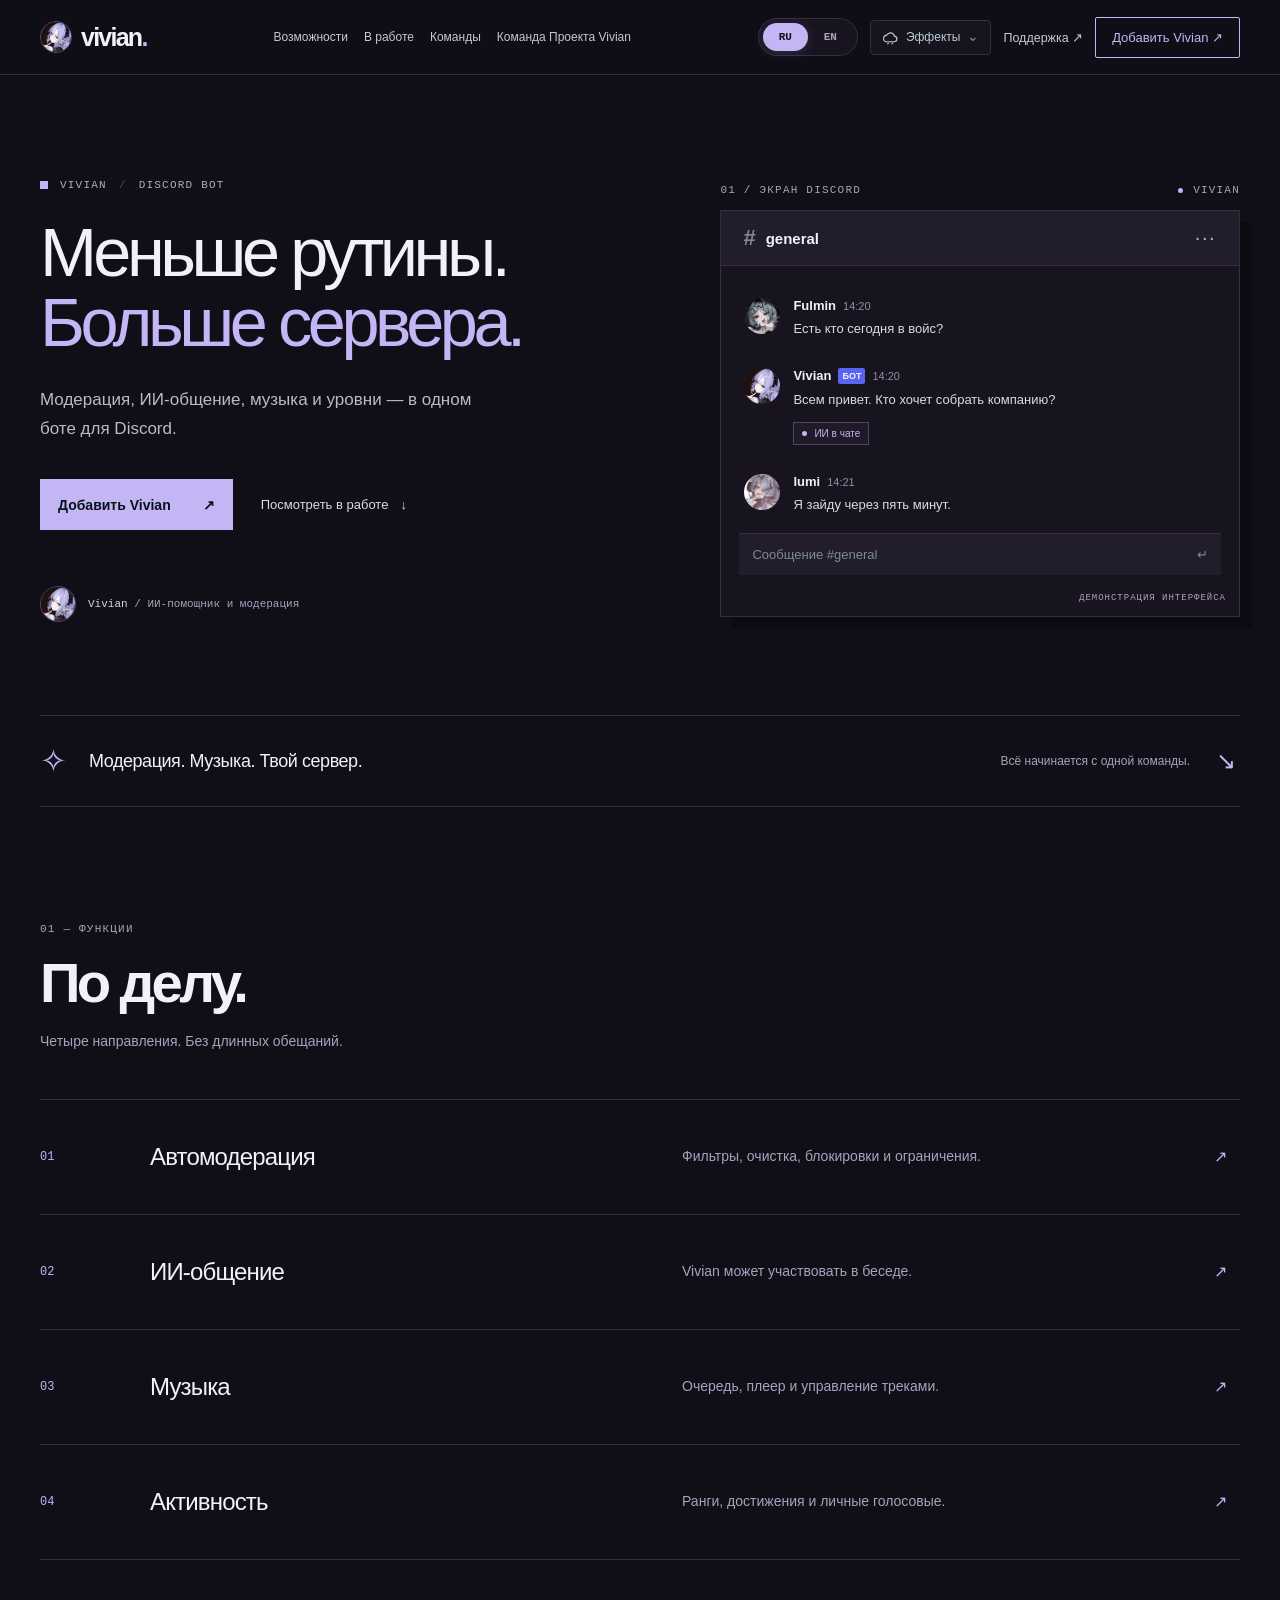
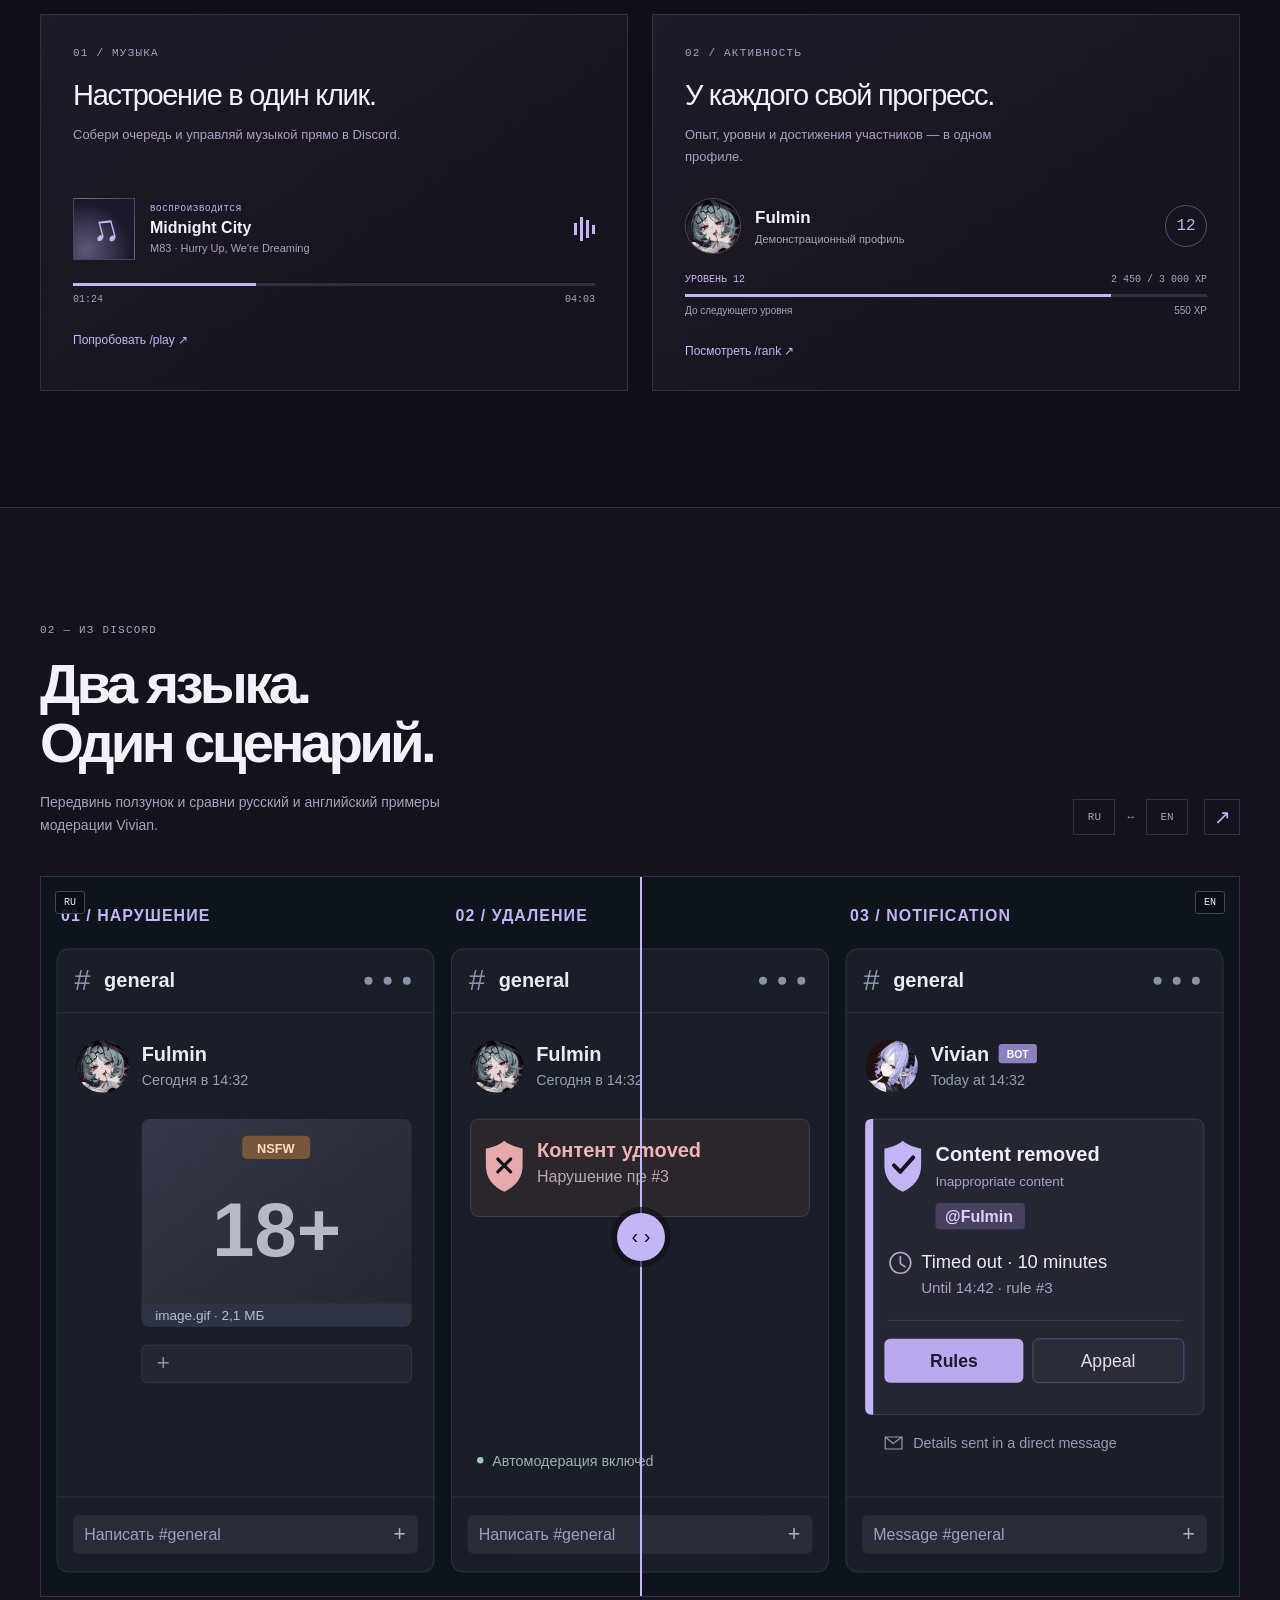
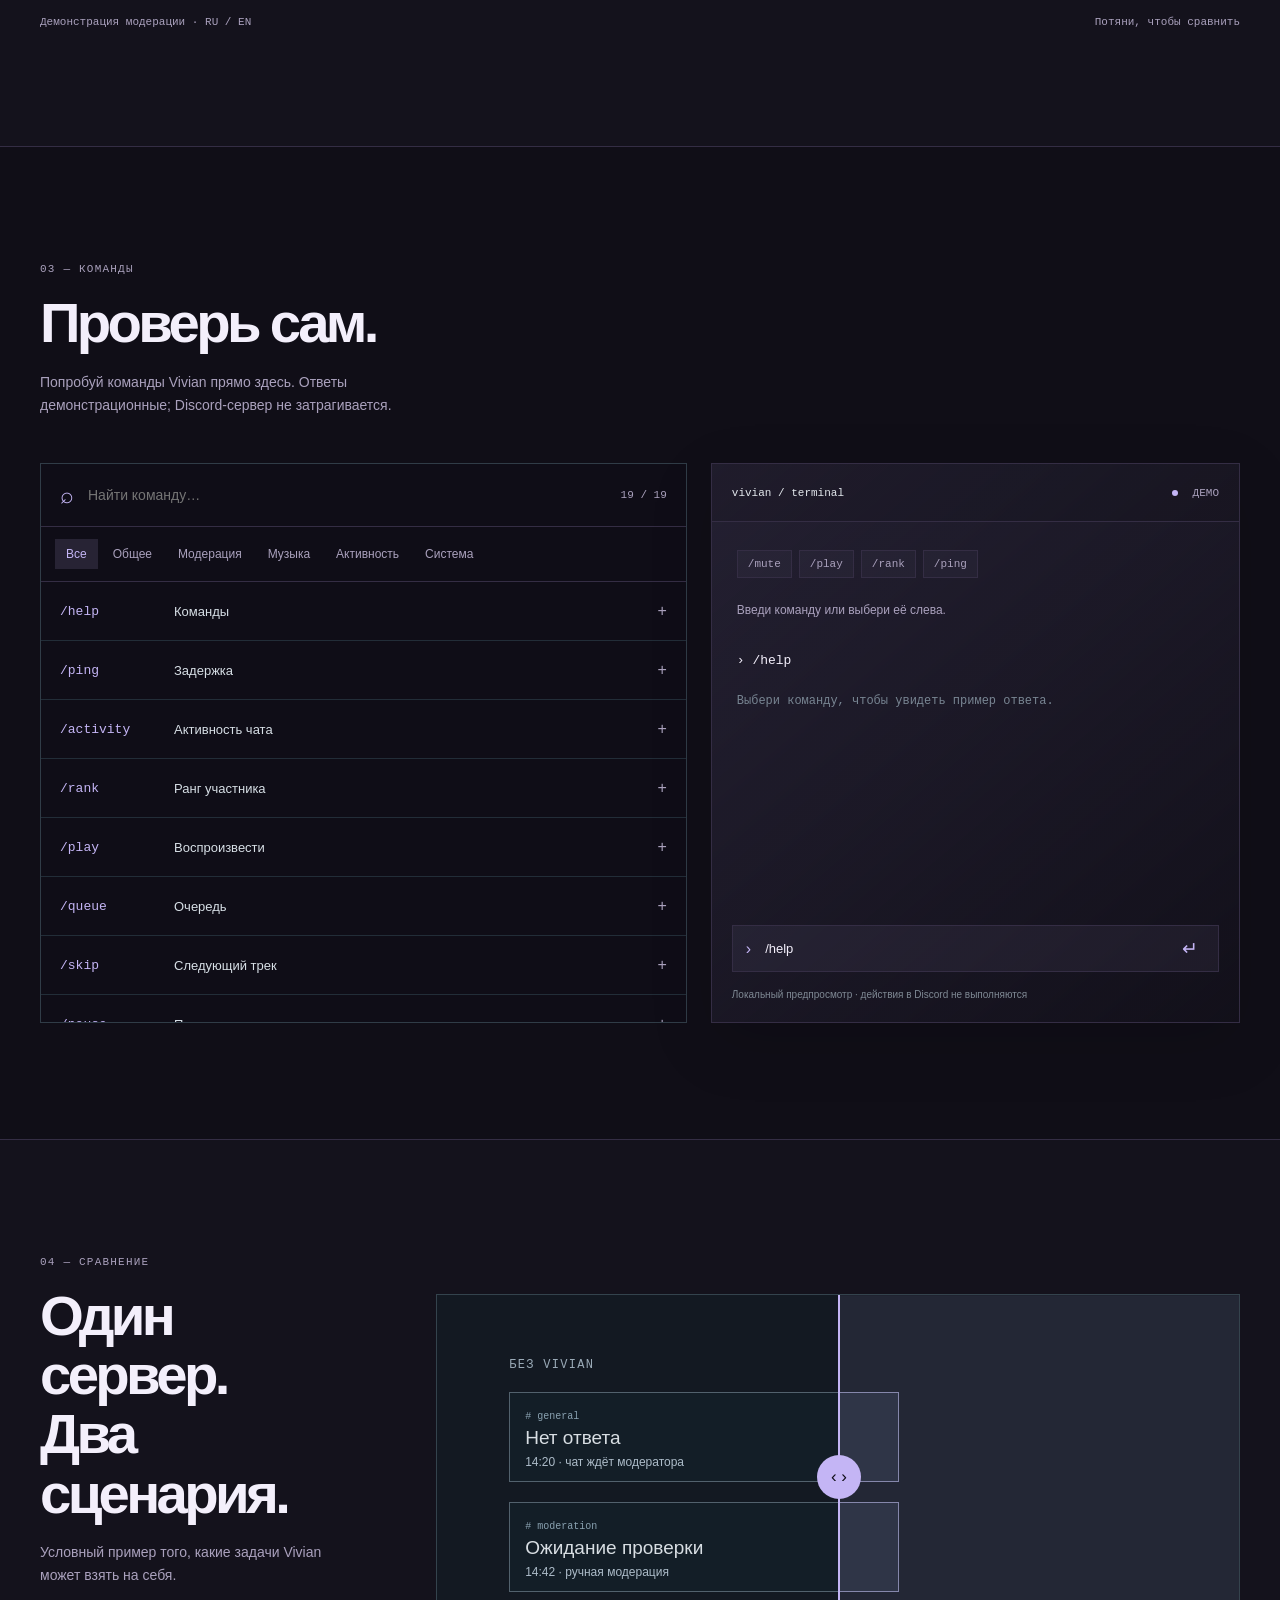
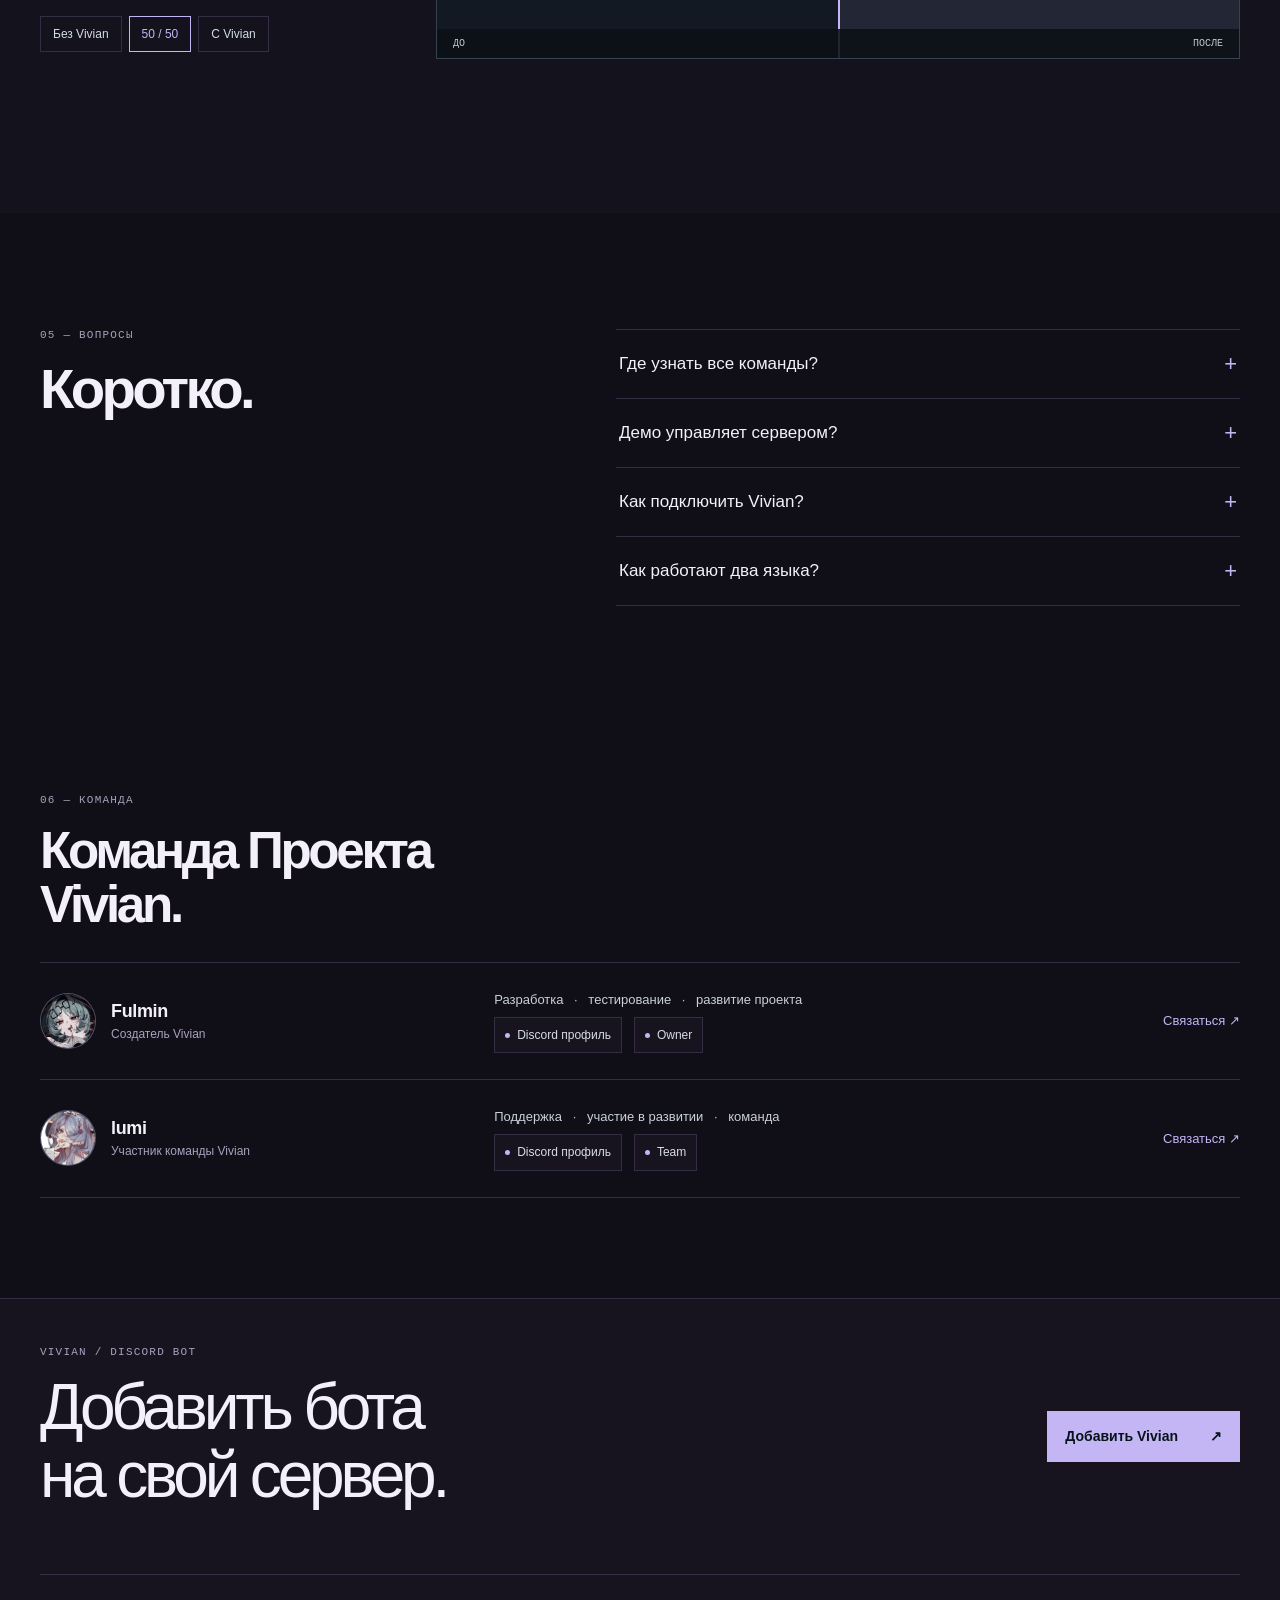
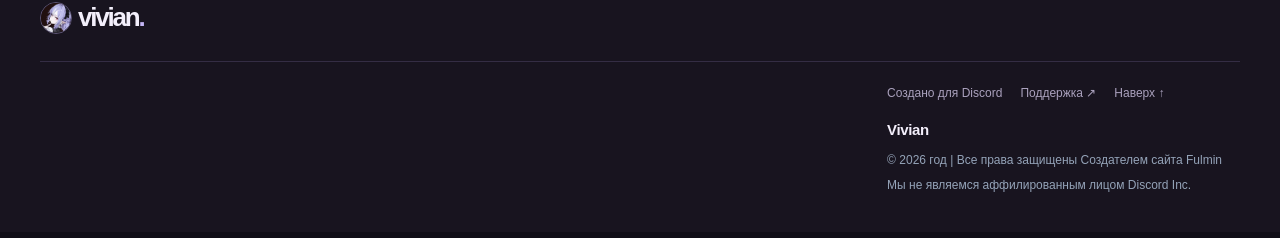
==== commit 6afdaf02: "Add files via upload" ====
--- a/index.html
+++ b/index.html
@@ -1,32 +1,22 @@
-<!doctype html><html lang="ru"><head><meta charset="utf-8"/><meta name="viewport" content="width=device-width, initial-scale=1"/><meta name="theme-color" content="#0B0F14"/><title>Esil — Discord-бот</title><meta name="description" content="Esil: ИИ-общение, модерация, музыка, активность и команды."/><link rel="stylesheet" href="styles.css"/><link rel="icon" href="data:image/svg+xml,%3Csvg%20viewBox%3D%220%200%2040%2040%22%20xmlns%3D%22http%3A%2F%2Fwww.w3.org%2F2000%2Fsvg%22%3E%3Cpath%20d%3D%22M25.7%206.8c-3.9%201.7-6.6%205.7-6.6%2010.2%200%206.1%205%2011.1%2011.1%2011.1%201.1%200%202.2-.2%203.1-.5A14.4%2014.4%200%201%201%2025.7%206.8Z%22%20fill%3D%22%233DD9C5%22%2F%3E%3Ccircle%20cx%3D%2233.8%22%20cy%3D%2211.8%22%20r%3D%221.6%22%20fill%3D%22%233DD9C5%22%2F%3E%3C%2Fsvg%3E"/></head><body>
-<canvas id="weather-canvas" class="weather-canvas" aria-hidden="true" hidden></canvas>
-<header class="header"><div class="shell header-inner"><a class="brand" href="#top"><span class="mark"><svg viewBox="0 0 40 40" xmlns="http://www.w3.org/2000/svg" aria-hidden="true" focusable="false"><path d="M25.7 6.8c-3.9 1.7-6.6 5.7-6.6 10.2 0 6.1 5 11.1 11.1 11.1 1.1 0 2.2-.2 3.1-.5A14.4 14.4 0 1 1 25.7 6.8Z" fill="currentColor"/><circle cx="33.8" cy="11.8" r="1.6" fill="currentColor"/></svg></span><span>esil<span class="brand-period">.</span></span></a><nav class="nav" aria-label="Разделы"><a href="#capabilities">Возможности</a><a href="#preview">В работе</a><a href="#commands">Команды</a><a href="#team">Команда Проекта Esil</a></nav><div class="header-right"><div class="language-control" id="language-control">
-<button class="language-trigger" id="language-trigger" type="button" aria-label="Язык сайта" aria-expanded="false" aria-controls="language-panel" title="Язык сайта"><svg viewBox="0 0 24 24" width="16" height="16" aria-hidden="true" fill="none" stroke="currentColor" stroke-width="1.6" stroke-linecap="round" stroke-linejoin="round"><circle cx="12" cy="12" r="9"/><path d="M3 12h18M12 3a15 15 0 0 0 0 18M12 3a15 15 0 0 1 0 18"/></svg><span id="language-code">RU</span><span class="language-caret" aria-hidden="true">⌄</span></button>
-<div class="language-panel" id="language-panel" hidden><div class="language-panel-heading">Язык сайта</div>
-<button type="button" class="language-option" data-lang="ru" aria-pressed="true"><span>RU</span>Русский<b aria-hidden="true">✓</b></button>
-<button type="button" class="language-option" data-lang="uk" aria-pressed="false"><span>UA</span>Українська<b aria-hidden="true">✓</b></button>
-<button type="button" class="language-option" data-lang="en" aria-pressed="false"><span>EN</span>English<b aria-hidden="true">✓</b></button>
-<button type="button" class="language-option" data-lang="fi" aria-pressed="false"><span>FI</span>Suomi<b aria-hidden="true">✓</b></button>
-<button type="button" class="language-option" data-lang="cs" aria-pressed="false"><span>CS</span>Čeština<b aria-hidden="true">✓</b></button>
-<button type="button" class="language-option" data-lang="de" aria-pressed="false"><span>DE</span>Deutsch<b aria-hidden="true">✓</b></button>
-</div></div><div class="weather-control" id="weather-control">
-<button class="weather-trigger" id="weather-trigger" type="button" aria-label="Настройки фоновых эффектов" aria-expanded="false" aria-controls="weather-panel" title="Фоновые эффекты">
-<svg class="weather-trigger-icon" viewBox="0 0 24 24" width="17" height="17" aria-hidden="true" fill="none" stroke="currentColor" stroke-width="1.6" stroke-linecap="round" stroke-linejoin="round"><path d="M6 18h11a4 4 0 0 0 .4-7.98A5.5 5.5 0 0 0 7 8.6 4.75 4.75 0 0 0 6 18Z"/><path d="m8 21 1-1m5 1 1-1"/></svg>
-<span class="weather-trigger-label">Эффекты</span><span class="weather-caret" aria-hidden="true">⌄</span></button>
-<div class="weather-panel" id="weather-panel" hidden>
-<div class="weather-panel-heading">ФОН САЙТА</div>
-<button type="button" class="weather-option" data-weather="off" aria-pressed="true"><span class="weather-option-icon" aria-hidden="true">○</span>Выключено<span class="weather-option-check" aria-hidden="true">✓</span></button>
-<button type="button" class="weather-option" data-weather="snow" aria-pressed="false"><span class="weather-option-icon" aria-hidden="true">✳</span>Снег<span class="weather-option-check" aria-hidden="true">✓</span></button>
-<button type="button" class="weather-option" data-weather="rain" aria-pressed="false"><span class="weather-option-icon" aria-hidden="true">╱</span>Дождь<span class="weather-option-check" aria-hidden="true">✓</span></button>
-<div class="weather-panel-note">Выбор сохранится на этом устройстве</div>
-</div></div><a class="subtle-link" href="https://discord.gg/d9XwE4tsXc" target="_blank" rel="noreferrer">Поддержка ↗</a><a class="small-cta" href="https://discord.com/oauth2/authorize?client_id=1553826513474945114" data-invite target="_blank" rel="noreferrer">Добавить Esil ↗</a><details class="mobile-nav"><summary aria-label="Открыть меню"><span class="mobile-icon">☰</span></summary><div><a href="#capabilities">Возможности</a><a href="#preview">В работе</a><a href="#commands">Команды</a><a href="#team">Команда Проекта Esil</a><a href="https://discord.gg/d9XwE4tsXc" target="_blank" rel="noreferrer">Поддержка ↗</a><a class="mobile-invite" href="https://discord.com/oauth2/authorize?client_id=1553826513474945114" data-invite target="_blank" rel="noreferrer">Добавить Esil ↗</a></div></details></div></div></header>
-<main><section class="hero shell" id="top"><div class="hero-main"><div class="eyebrow"><span class="small-square"></span> ESIL <span class="slash">/</span> DISCORD BOT</div><h1><span class="hero-title-line">Меньше рутины.</span><em class="hero-title-line">Больше сервера.</em></h1><p>Модерация, ИИ-общение, музыка и уровни — в одном боте для Discord.</p><div class="hero-actions"><a class="primary-btn" href="https://discord.com/oauth2/authorize?client_id=1553826513474945114" data-invite target="_blank" rel="noreferrer">Добавить Esil <span>↗</span></a><a class="plain-btn" href="#preview">Посмотреть в работе <span>↓</span></a></div><div class="hero-note"><img src="esil-avatar.png" alt="Аватар Esil"/><span>Esil #2001 <span class="muted">/ ИИ-помощник и модерация</span></span></div></div>
-<div class="hero-demo"><div class="demo-label"><span>01 / ЭКРАН DISCORD</span><span class="line-dot"></span><span>LOCAL PREVIEW</span></div><div class="chat-shell"><div class="chat-top"><span class="hash">#</span><span>general</span><span class="chat-right">···</span></div><div class="chat-rows"><div class="chat-line"><div class="user-icon">a</div><div><div class="name-line"><b>apollo</b><time>14:20</time></div><p>Есть кто сегодня в войс?</p></div></div><div class="chat-line"><img class="round-avatar" src="esil-avatar.png" alt=""/><div><div class="name-line"><b>Esil</b><span class="bot-label">БОТ</span><time>14:20</time></div><p>Всем привет. Кто хочет собрать компанию?</p><div class="inline-tag"><span class="dot"></span> ИИ в чате</div></div></div><div class="chat-line"><div class="user-icon user-blue">m</div><div><div class="name-line"><b>melly</b><time>14:21</time></div><p>Я зайду через пять минут.</p></div></div></div><div class="chat-footer">Сообщение #general <span>↵</span></div><div class="mock-watermark">ДЕМОНСТРАЦИЯ ИНТЕРФЕЙСА</div></div></div></section>
-<div class="quote-strip shell"><details><summary><span class="quote-left">“</span><span class="quote-text">Идеи становятся понятными, когда ты над ними работаешь. <em>Просто нужно начать.</em></span><span class="quote-attribution">— Mark Zuckerberg</span><span class="quote-toggle">Вся цитата +</span></summary><blockquote>Я не знаю, как построить дамбу. Я не знаю, как привлечь миллион людей к чему-либо... Позвольте раскрыть секрет: никто не знает этого в начале. Идеи не приходят полностью сформированными. Они становятся понятными только когда ты над ними работаешь. Просто нужно начать.</blockquote></details></div>
-<section id="capabilities" class="shell section features-section"><div class="section-intro"><div class="index-label">01 — ФУНКЦИИ</div><h2>По делу.</h2><p>Четыре направления. Без длинных обещаний.</p></div><div class="feature-table"><div class="feature-row"><span class="feat-no">01</span><h3>Автомодерация</h3><p>Фильтры, очистка, блокировки и ограничения.</p><span class="feat-arrow">↗</span></div><div class="feature-row"><span class="feat-no">02</span><h3>ИИ-общение</h3><p>Esil может участвовать в беседе.</p><span class="feat-arrow">↗</span></div><div class="feature-row"><span class="feat-no">03</span><h3>Музыка</h3><p>Очередь, плеер и управление треками.</p><span class="feat-arrow">↗</span></div><div class="feature-row"><span class="feat-no">04</span><h3>Активность</h3><p>Ранги, достижения и личные голосовые.</p><span class="feat-arrow">↗</span></div></div></section>
-<section id="preview" class="section work-section"><div class="shell"><div class="section-intro work-intro"><div class="index-label">02 — ИЗ DISCORD</div><h2>Модерация<br>в три действия.</h2><p>Нарушение → удаление → уведомление с тайм-аутом. Ниже — оригинальный скриншот.</p></div><div class="work-media"><button id="open-image" type="button" aria-label="Увеличить скриншот модерации" class="media-click"><img src="moderation-original.jpg" alt="Оригинальный пример модерации Esil: нарушение, удаление и уведомление о тайм-ауте" loading="lazy"/><span>Увеличить ↗</span></button></div><div class="work-caption"><span>Исходный пример работы Esil</span><span>01 / 03 → 03 / 03</span></div></div><dialog class="image-dialog" id="image-dialog"><button type="button" id="close-image" class="dialog-close">Закрыть ×</button><img src="moderation-original.jpg" alt="Скриншот модерации Esil"/></dialog></section>
-<section id="commands" class="section shell commands-section"><div class="section-intro"><div class="index-label">03 — КОМАНДЫ</div><h2>Проверь сам.</h2><p>Команды взяты из Python-кода Esil. Демонстрация ниже не подключена к Discord.</p></div><div class="command-layout"><div class="command-browser"><div class="command-search"><span>⌕</span><input id="command-query" aria-label="Поиск команд Esil" type="search" placeholder="Найти команду…"/><small id="command-count">17 / 17</small></div><div class="category-tabs" aria-label="Категории команд"><button type="button" class="active" aria-pressed="true" data-group="Все">Все</button><button type="button" class="" aria-pressed="false" data-group="Общее">Общее</button><button type="button" class="" aria-pressed="false" data-group="Модерация">Модерация</button><button type="button" class="" aria-pressed="false" data-group="Музыка">Музыка</button><button type="button" class="" aria-pressed="false" data-group="Активность">Активность</button><button type="button" class="" aria-pressed="false" data-group="Система">Система</button></div><div class="command-list" id="command-list"><details class="command-item" data-category="Общее"><summary><code>/help</code><span>Команды</span><span class="item-plus">+</span></summary><p>Список команд и возможностей Esil. <button type="button" class="try-command" data-try="/help">Попробовать ↗</button></p></details><details class="command-item" data-category="Общее"><summary><code>/ping</code><span>Задержка</span><span class="item-plus">+</span></summary><p>Проверить отклик Discord. <button type="button" class="try-command" data-try="/ping">Попробовать ↗</button></p></details><details class="command-item" data-category="Активность"><summary><code>/activity</code><span>Активность чата</span><span class="item-plus">+</span></summary><p>Показать активность участников сервера. <button type="button" class="try-command" data-try="/activity">Попробовать ↗</button></p></details><details class="command-item" data-category="Активность"><summary><code>/rank</code><span>Ранг участника</span><span class="item-plus">+</span></summary><p>Открыть опыт и достижения участника. <button type="button" class="try-command" data-try="/rank">Попробовать ↗</button></p></details><details class="command-item" data-category="Музыка"><summary><code>/play</code><span>Воспроизвести</span><span class="item-plus">+</span></summary><p>Найти трек и добавить в очередь. <button type="button" class="try-command" data-try="/play">Попробовать ↗</button></p></details><details class="command-item" data-category="Музыка"><summary><code>/queue</code><span>Очередь</span><span class="item-plus">+</span></summary><p>Посмотреть текущий трек и очередь. <button type="button" class="try-command" data-try="/queue">Попробовать ↗</button></p></details><details class="command-item" data-category="Музыка"><summary><code>/skip</code><span>Следующий трек</span><span class="item-plus">+</span></summary><p>Пропустить текущий трек. <button type="button" class="try-command" data-try="/skip">Попробовать ↗</button></p></details><details class="command-item" data-category="Музыка"><summary><code>/pause</code><span>Пауза</span><span class="item-plus">+</span></summary><p>Приостановить воспроизведение. <button type="button" class="try-command" data-try="/pause">Попробовать ↗</button></p></details><details class="command-item" data-category="Музыка"><summary><code>/resume</code><span>Продолжить</span><span class="item-plus">+</span></summary><p>Возобновить музыку. <button type="button" class="try-command" data-try="/resume">Попробовать ↗</button></p></details><details class="command-item" data-category="Музыка"><summary><code>/stop</code><span>Остановить</span><span class="item-plus">+</span></summary><p>Остановить очередь и отключить плеер. <button type="button" class="try-command" data-try="/stop">Попробовать ↗</button></p></details><details class="command-item" data-category="Модерация"><summary><code>/ban</code><span>Блокировка</span><span class="item-plus">+</span></summary><p>Заблокировать участника. Требуются права. <button type="button" class="try-command" data-try="/ban">Попробовать ↗</button></p></details><details class="command-item" data-category="Модерация"><summary><code>/kick</code><span>Удалить участника</span><span class="item-plus">+</span></summary><p>Исключить участника с сервера. <button type="button" class="try-command" data-try="/kick">Попробовать ↗</button></p></details><details class="command-item" data-category="Модерация"><summary><code>/clear</code><span>Очистить сообщения</span><span class="item-plus">+</span></summary><p>Удалить последние сообщения. <button type="button" class="try-command" data-try="/clear">Попробовать ↗</button></p></details><details class="command-item" data-category="Модерация"><summary><code>/slowmode</code><span>Медленный режим</span><span class="item-plus">+</span></summary><p>Установить задержку между сообщениями. <button type="button" class="try-command" data-try="/slowmode">Попробовать ↗</button></p></details><details class="command-item" data-category="Модерация"><summary><code>/lock</code><span>Закрыть канал</span><span class="item-plus">+</span></summary><p>Ограничить отправку сообщений в канале. <button type="button" class="try-command" data-try="/lock">Попробовать ↗</button></p></details><details class="command-item" data-category="Модерация"><summary><code>/unlock</code><span>Открыть канал</span><span class="item-plus">+</span></summary><p>Снять ограничение на отправку сообщений. <button type="button" class="try-command" data-try="/unlock">Попробовать ↗</button></p></details><details class="command-item" data-category="Система"><summary><code>/veyr</code><span>Панель VEYR</span><span class="item-plus">+</span></summary><p>Открыть панель состояния сервера. <button type="button" class="try-command" data-try="/veyr">Попробовать ↗</button></p></details><p id="empty-search" class="empty-search" hidden>Ничего не найдено.</p></div></div>
-<div class="console"><div class="console-head"><span>esil / terminal</span><span class="status-small"><i></i> local demo</span></div><div class="console-body"><p class="console-dim">Введи команду или выбери её слева.</p><div class="example-code" id="command-result"><div class="initial-terminal"><span class="terminal-command">› /help</span><p>Выбери команду, чтобы увидеть пример ответа.</p></div></div></div><form class="terminal-form" id="demo-form"><span>›</span><input id="demo-input" aria-label="Ввести демонстрационную команду" value="/help" spellcheck="false"/><button type="submit" aria-label="Выполнить команду">↵</button></form><div class="console-foot">Локальный предпросмотр · действия в Discord не выполняются</div></div></div></section>
-<section id="compare" class="section compare-section"><div class="shell compare-grid"><div class="section-intro"><div class="index-label">04 — СРАВНЕНИЕ</div><h2>Один сервер.<br>Два сценария.</h2><p>Условный пример того, какие задачи Esil может взять на себя.</p><div class="preset-buttons"><label><input type="radio" name="compare-view" value="100"/><span>Без Esil</span></label><label><input type="radio" name="compare-view" value="50" checked/><span>50 / 50</span></label><label><input type="radio" name="compare-view" value="0"/><span>С Esil</span></label></div></div><div class="compare-widget" id="compare-widget" style="--split:50%"><div class="compare-scene before"><div class="scenario-tag">БЕЗ ESIL</div><div class="scenario-box"><small># general</small><strong>Нет ответа</strong><p>14:20 · чат ждёт модератора</p></div><div class="scenario-box"><small># moderation</small><strong>Ожидание проверки</strong><p>14:42 · ручная модерация</p></div></div><div class="compare-scene after"><div class="scenario-tag">С ESIL</div><div class="scenario-box"><small># general</small><strong>Esil отвечает</strong><p>14:20 · разговор продолжается</p></div><div class="scenario-box"><small># moderation</small><strong>Нарушение обработано</strong><p>14:42 · уведомление отправлено</p></div></div><div class="compare-divider"><span>‹ ›</span></div><input class="compare-hitbox" id="compare-range" type="range" min="0" max="100" value="50" aria-label="Передвинуть границу сравнения"/><div class="compare-footer"><span>ДО</span><span>ПОСЛЕ</span></div></div></div></section>
-<section class="section shell questions" id="faq"><div class="section-intro"><div class="index-label">05 — ВОПРОСЫ</div><h2>Коротко.</h2></div><div class="faq-list"><details><summary>Где узнать все команды? <span>+</span></summary><p>В Discord используй <code>/help</code>. На этой странице есть поиск по командам из исходного кода.</p></details><details><summary>Демо управляет сервером? <span>+</span></summary><p>Нет. Команды на сайте — локальная демонстрация. Они не выполняют действия в Discord.</p></details><details><summary>Как подключить Esil? <span>+</span></summary><p>Перейди по кнопке «Добавить Esil». Если ссылка приглашения ещё не настроена, откроется сервер поддержки.</p></details></div></section><section id="team" class="section shell team-section"><div class="section-intro"><div class="index-label">06 — КОМАНДА</div><h2>Команда Проекта Esil.</h2></div><div class="team-list"><div class="team-entry"><div class="team-identity"><img class="team-avatar" src="zev1_x-avatar.jpg" alt="Аватар zev1_x"><div class="name-role"><a href="https://discord.com/users/1515028662452224074" target="_blank" rel="noopener noreferrer" class="team-profile-link" aria-label="Профиль zev1_x в Discord"><strong>zev1_x</strong></a><span>Создатель Esil</span></div></div><div class="team-stack"><div class="team-details">Разработка <span class="team-dot">·</span> тестирование <span class="team-dot">·</span> развитие проекта</div><div class="team-meta"><span class="team-badge"><i></i> Discord профиль</span><span class="team-badge"><i></i> Owner</span></div></div><a href="https://discord.com/users/1515028662452224074" target="_blank" rel="noopener noreferrer" class="team-link">Связаться ↗</a></div><div class="team-entry"><div class="team-identity"><img class="team-avatar" src="s1lumi-avatar.png" alt="Аватар s1lumi"><div class="name-role"><a href="https://discord.com/users/1375393327175696447" target="_blank" rel="noopener noreferrer" class="team-profile-link" aria-label="Профиль s1lumi в Discord"><strong>s1lumi</strong></a><span>Участник команды Esil</span></div></div><div class="team-stack"><div class="team-details">Поддержка <span class="team-dot">·</span> участие в развитии <span class="team-dot">·</span> команда</div><div class="team-meta"><span class="team-badge"><i></i> Discord профиль</span><span class="team-badge"><i></i> Team</span></div></div><a href="https://discord.com/users/1375393327175696447" target="_blank" rel="noopener noreferrer" class="team-link">Связаться ↗</a></div></div></section></main>
-<footer class="footer"><div class="shell"><div class="footer-main"><div><div class="index-label">ESIL / DISCORD BOT</div><h2>Добавить бота<br>на свой сервер.</h2></div><a class="primary-btn" href="https://discord.com/oauth2/authorize?client_id=1553826513474945114" data-invite target="_blank" rel="noreferrer">Добавить Esil <span>↗</span></a></div><div class="footer-bar"><a class="brand" href="#top"><span class="mark"><svg viewBox="0 0 40 40" xmlns="http://www.w3.org/2000/svg" aria-hidden="true" focusable="false"><path d="M25.7 6.8c-3.9 1.7-6.6 5.7-6.6 10.2 0 6.1 5 11.1 11.1 11.1 1.1 0 2.2-.2 3.1-.5A14.4 14.4 0 1 1 25.7 6.8Z" fill="currentColor"/><circle cx="33.8" cy="11.8" r="1.6" fill="currentColor"/></svg></span><span>esil<span class="brand-period">.</span></span></a></div><div class="footer-legal"><div class="footer-legal-content"><div class="footer-legal-links"><span>Создано для Discord</span><a href="https://discord.gg/d9XwE4tsXc" target="_blank" rel="noreferrer">Поддержка ↗</a><a href="#top">Наверх ↑</a></div><div class="footer-legal-name">Esil</div><div>© 2026 год | Все права защищены Создателем сайта <a href="https://discord.com/users/1515028662452224074" target="_blank" rel="noopener noreferrer" class="footer-author-link">zev1x</a></div><div>Мы не являемся аффилированным лицом Discord Inc.</div></div></div></div></footer><script src="i18n.js" defer></script><script src="site.js" defer></script><script src="weather.js" defer></script></body></html>+<!doctype html><html lang="ru"><head><meta charset="utf-8"/><meta name="viewport" content="width=device-width, initial-scale=1"/><meta name="theme-color" content="#100e17"/><title>Vivian — Discord-бот</title><meta name="description" content="Vivian: ИИ-общение, модерация, музыка, активность и команды."/><link rel="stylesheet" href="styles.css"/><link rel="stylesheet" href="theme.css"/><link rel="icon" href="vivian-avatar.png" type="image/png"/></head><body>
+<canvas id="weather-canvas" class="weather-canvas" aria-hidden="true" hidden></canvas>
+<header class="header"><div class="shell header-inner"><a class="brand" href="#top"><span class="mark"><img src="vivian-avatar.png" alt="" width="32" height="32"/></span><span>vivian<span class="brand-period">.</span></span></a><nav class="nav" aria-label="Разделы"><a href="#capabilities">Возможности</a><a href="#preview">В работе</a><a href="#commands">Команды</a><a href="#team">Команда Проекта Vivian</a></nav><div class="header-right"><div class="language-switch" id="language-switch" data-language="ru" role="group" aria-label="Язык сайта"><span class="language-thumb" aria-hidden="true"></span><button type="button" data-lang="ru" aria-pressed="true" lang="ru">RU</button><button type="button" data-lang="en" aria-pressed="false" lang="en">EN</button></div><div class="weather-control" id="weather-control">
+<button class="weather-trigger" id="weather-trigger" type="button" aria-label="Настройки фоновых эффектов" aria-expanded="false" aria-controls="weather-panel" title="Фоновые эффекты">
+<svg class="weather-trigger-icon" viewBox="0 0 24 24" width="17" height="17" aria-hidden="true" fill="none" stroke="currentColor" stroke-width="1.6" stroke-linecap="round" stroke-linejoin="round"><path d="M6 18h11a4 4 0 0 0 .4-7.98A5.5 5.5 0 0 0 7 8.6 4.75 4.75 0 0 0 6 18Z"/><path d="m8 21 1-1m5 1 1-1"/></svg>
+<span class="weather-trigger-label">Эффекты</span><span class="weather-caret" aria-hidden="true">⌄</span></button>
+<div class="weather-panel" id="weather-panel" hidden>
+<div class="weather-panel-heading">ФОН САЙТА</div>
+<button type="button" class="weather-option" data-weather="off" aria-pressed="true"><span class="weather-option-icon" aria-hidden="true">○</span>Выключено<span class="weather-option-check" aria-hidden="true">✓</span></button>
+<button type="button" class="weather-option" data-weather="snow" aria-pressed="false"><span class="weather-option-icon" aria-hidden="true">✳</span>Снег<span class="weather-option-check" aria-hidden="true">✓</span></button>
+<button type="button" class="weather-option" data-weather="rain" aria-pressed="false"><span class="weather-option-icon" aria-hidden="true">╱</span>Дождь<span class="weather-option-check" aria-hidden="true">✓</span></button>
+<div class="weather-panel-note">Выбор сохранится на этом устройстве</div>
+</div></div><a class="subtle-link" href="https://discord.gg/d9XwE4tsXc" target="_blank" rel="noreferrer">Поддержка ↗</a><a class="small-cta" href="https://discord.com/oauth2/authorize?client_id=1553826513474945114" data-invite target="_blank" rel="noreferrer">Добавить Vivian ↗</a><details class="mobile-nav"><summary aria-label="Открыть меню"><span class="mobile-icon">☰</span></summary><div><a href="#capabilities">Возможности</a><a href="#preview">В работе</a><a href="#commands">Команды</a><a href="#team">Команда Проекта Vivian</a><a href="https://discord.gg/d9XwE4tsXc" target="_blank" rel="noreferrer">Поддержка ↗</a><a class="mobile-invite" href="https://discord.com/oauth2/authorize?client_id=1553826513474945114" data-invite target="_blank" rel="noreferrer">Добавить Vivian ↗</a></div></details></div></div></header>
+<main><section class="hero shell" id="top"><div class="hero-main"><div class="eyebrow"><span class="small-square"></span> VIVIAN <span class="slash">/</span> DISCORD BOT</div><h1><span class="hero-title-line">Меньше рутины.</span><em class="hero-title-line">Больше сервера.</em></h1><p>Модерация, ИИ-общение, музыка и уровни — в одном боте для Discord.</p><div class="hero-actions"><a class="primary-btn" href="https://discord.com/oauth2/authorize?client_id=1553826513474945114" data-invite target="_blank" rel="noreferrer">Добавить Vivian <span>↗</span></a><a class="plain-btn" href="#preview">Посмотреть в работе <span>↓</span></a></div><div class="hero-note"><img src="vivian-avatar.png" alt="Аватар Vivian"/><span>Vivian <span class="muted">/ ИИ-помощник и модерация</span></span></div></div>
+<div class="hero-demo"><div class="demo-label"><span>01 / ЭКРАН DISCORD</span><span class="line-dot"></span><span>VIVIAN</span></div><div class="chat-shell"><div class="chat-top"><span class="hash">#</span><span>general</span><span class="chat-right">···</span></div><div class="chat-rows"><div class="chat-line"><img class="round-avatar" src="fulmin-avatar.png" alt=""/><div><div class="name-line"><b>Fulmin</b><time>14:20</time></div><p>Есть кто сегодня в войс?</p></div></div><div class="chat-line"><img class="round-avatar" src="vivian-avatar.png" alt=""/><div><div class="name-line"><b>Vivian</b><span class="bot-label">БОТ</span><time>14:20</time></div><p>Всем привет. Кто хочет собрать компанию?</p><div class="inline-tag"><span class="dot"></span> ИИ в чате</div></div></div><div class="chat-line"><img class="round-avatar" src="lumi-avatar.png" alt=""/><div><div class="name-line"><b>lumi</b><time>14:21</time></div><p>Я зайду через пять минут.</p></div></div></div><div class="chat-footer">Сообщение #general <span>↵</span></div><div class="mock-watermark">ДЕМОНСТРАЦИЯ ИНТЕРФЕЙСА</div></div></div></section>
+<div class="bot-strip shell"><span class="strip-star" aria-hidden="true">✧</span><p>Модерация. Музыка. Твой сервер.</p><span>Всё начинается с одной команды.</span><a href="#commands" aria-label="Команды">↘</a></div><section id="capabilities" class="shell section features-section"><div class="section-intro"><div class="index-label">01 — ФУНКЦИИ</div><h2>По делу.</h2><p>Четыре направления. Без длинных обещаний.</p></div><div class="feature-table"><div class="feature-row"><span class="feat-no">01</span><h3>Автомодерация</h3><p>Фильтры, очистка, блокировки и ограничения.</p><span class="feat-arrow">↗</span></div><div class="feature-row"><span class="feat-no">02</span><h3>ИИ-общение</h3><p>Vivian может участвовать в беседе.</p><span class="feat-arrow">↗</span></div><div class="feature-row"><span class="feat-no">03</span><h3>Музыка</h3><p>Очередь, плеер и управление треками.</p><span class="feat-arrow">↗</span></div><div class="feature-row"><span class="feat-no">04</span><h3>Активность</h3><p>Ранги, достижения и личные голосовые.</p><span class="feat-arrow">↗</span></div></div><div class="bot-extras"><article class="extra-card music-card"><div class="index-label">01 / МУЗЫКА</div><h3>Настроение в один клик.</h3><p>Собери очередь и управляй музыкой прямо в Discord.</p><div class="music-preview"><div class="album-art"><span aria-hidden="true">♫</span></div><div class="music-info"><small>ВОСПРОИЗВОДИТСЯ</small><strong>Midnight City</strong><span>M83 · Hurry Up, We're Dreaming</span></div><div class="equalizer" aria-hidden="true"><i></i><i></i><i></i><i></i></div></div><div class="music-timeline"><span></span></div><div class="music-times"><span>01:24</span><span>04:03</span></div><button type="button" class="extra-action" data-quick="/play midnight city">Попробовать /play ↗</button></article><article class="extra-card rank-card"><div class="index-label">02 / АКТИВНОСТЬ</div><h3>У каждого свой прогресс.</h3><p>Опыт, уровни и достижения участников — в одном профиле.</p><div class="rank-preview"><img src="fulmin-avatar.png" alt="Аватар Fulmin"/><div><strong>Fulmin</strong><span>Демонстрационный профиль</span></div><span class="rank-level">12</span></div><div class="rank-meta"><span>УРОВЕНЬ 12</span><span>2 450 / 3 000 XP</span></div><div class="rank-progress"><span></span></div><div class="rank-next">До следующего уровня <b>550 XP</b></div><button type="button" class="extra-action" data-quick="/rank @Fulmin">Посмотреть /rank ↗</button></article></div></section>
+<section id="preview" class="section work-section"><div class="shell"><div class="preview-heading"><div class="section-intro work-intro"><div class="index-label">02 — ИЗ DISCORD</div><h2>Два языка.<br>Один сценарий.</h2><p>Передвинь ползунок и сравни русский и английский примеры модерации Vivian.</p></div><div class="preview-controls"><div class="preview-presets"><button type="button" data-preview-language="ru" lang="ru">RU</button><span aria-hidden="true">↔</span><button type="button" data-preview-language="en" lang="en">EN</button></div><button id="open-image" class="image-expand" type="button" aria-label="Увеличить пример модерации">↗</button></div></div><div class="preview-compare" id="preview-compare" style="--image-split:50%"><img class="preview-image-ru" src="moderation-ru.svg" width="1500" height="900" alt="Пример модерации Vivian на русском" loading="lazy"/><img class="preview-image-en" src="moderation-en.svg" width="1500" height="900" alt="Пример модерации Vivian на английском" loading="lazy"/><div class="preview-divider" id="preview-divider" aria-hidden="true"><span>‹ ›</span></div><input id="preview-range" class="preview-range" type="range" min="0" max="100" value="50" aria-label="Сравнение примеров на русском и английском"/><span class="preview-language-label label-ru" aria-hidden="true">RU</span><span class="preview-language-label label-en" aria-hidden="true">EN</span></div><div class="work-caption"><span>Демонстрация модерации · RU / EN</span><span>Потяни, чтобы сравнить</span></div></div><dialog class="image-dialog" id="image-dialog" aria-label="Полноэкранный пример модерации Vivian"><button type="button" id="close-image" class="dialog-close">Закрыть ×</button><img id="dialog-preview-image" src="moderation-ru.svg" width="1500" height="900" alt="Полноэкранный пример модерации Vivian"/></dialog></section>
+<section id="commands" class="section shell commands-section"><div class="section-intro"><div class="index-label">03 — КОМАНДЫ</div><h2>Проверь сам.</h2><p>Попробуй команды Vivian прямо здесь. Ответы демонстрационные; Discord-сервер не затрагивается.</p></div><div class="command-layout"><div class="command-browser"><div class="command-search"><span>⌕</span><input id="command-query" aria-label="Поиск команд Vivian" type="search" placeholder="Найти команду…"/><small id="command-count">19 / 19</small></div><div class="category-tabs" aria-label="Категории команд"><button type="button" class="active" aria-pressed="true" data-group="Все">Все</button><button type="button" class="" aria-pressed="false" data-group="Общее">Общее</button><button type="button" class="" aria-pressed="false" data-group="Модерация">Модерация</button><button type="button" class="" aria-pressed="false" data-group="Музыка">Музыка</button><button type="button" class="" aria-pressed="false" data-group="Активность">Активность</button><button type="button" class="" aria-pressed="false" data-group="Система">Система</button></div><div class="command-list" id="command-list"><details class="command-item" data-category="Общее"><summary><code>/help</code><span>Команды</span><span class="item-plus">+</span></summary><p>Список команд и возможностей Vivian. <button type="button" class="try-command" data-try="/help">Попробовать ↗</button></p></details><details class="command-item" data-category="Общее"><summary><code>/ping</code><span>Задержка</span><span class="item-plus">+</span></summary><p>Проверить отклик Discord. <button type="button" class="try-command" data-try="/ping">Попробовать ↗</button></p></details><details class="command-item" data-category="Активность"><summary><code>/activity</code><span>Активность чата</span><span class="item-plus">+</span></summary><p>Показать активность участников сервера. <button type="button" class="try-command" data-try="/activity">Попробовать ↗</button></p></details><details class="command-item" data-category="Активность"><summary><code>/rank</code><span>Ранг участника</span><span class="item-plus">+</span></summary><p>Открыть опыт и достижения участника. <button type="button" class="try-command" data-try="/rank">Попробовать ↗</button></p></details><details class="command-item" data-category="Музыка"><summary><code>/play</code><span>Воспроизвести</span><span class="item-plus">+</span></summary><p>Найти трек и добавить в очередь. <button type="button" class="try-command" data-try="/play">Попробовать ↗</button></p></details><details class="command-item" data-category="Музыка"><summary><code>/queue</code><span>Очередь</span><span class="item-plus">+</span></summary><p>Посмотреть текущий трек и очередь. <button type="button" class="try-command" data-try="/queue">Попробовать ↗</button></p></details><details class="command-item" data-category="Музыка"><summary><code>/skip</code><span>Следующий трек</span><span class="item-plus">+</span></summary><p>Пропустить текущий трек. <button type="button" class="try-command" data-try="/skip">Попробовать ↗</button></p></details><details class="command-item" data-category="Музыка"><summary><code>/pause</code><span>Пауза</span><span class="item-plus">+</span></summary><p>Приостановить воспроизведение. <button type="button" class="try-command" data-try="/pause">Попробовать ↗</button></p></details><details class="command-item" data-category="Музыка"><summary><code>/resume</code><span>Продолжить</span><span class="item-plus">+</span></summary><p>Возобновить музыку. <button type="button" class="try-command" data-try="/resume">Попробовать ↗</button></p></details><details class="command-item" data-category="Музыка"><summary><code>/stop</code><span>Остановить</span><span class="item-plus">+</span></summary><p>Остановить очередь и отключить плеер. <button type="button" class="try-command" data-try="/stop">Попробовать ↗</button></p></details><details class="command-item" data-category="Модерация"><summary><code>/mute</code><span>Мут участника</span><span class="item-plus">+</span></summary><p>Ограничить участника на заданное время. <button type="button" class="try-command" data-try="/mute @Fulmin 10m">Попробовать ↗</button></p></details><details class="command-item" data-category="Модерация"><summary><code>/unmute</code><span>Снять мут</span><span class="item-plus">+</span></summary><p>Вернуть участнику возможность писать. <button type="button" class="try-command" data-try="/unmute @Fulmin">Попробовать ↗</button></p></details><details class="command-item" data-category="Модерация"><summary><code>/ban</code><span>Блокировка</span><span class="item-plus">+</span></summary><p>Заблокировать участника. Требуются права. <button type="button" class="try-command" data-try="/ban">Попробовать ↗</button></p></details><details class="command-item" data-category="Модерация"><summary><code>/kick</code><span>Удалить участника</span><span class="item-plus">+</span></summary><p>Исключить участника с сервера. <button type="button" class="try-command" data-try="/kick">Попробовать ↗</button></p></details><details class="command-item" data-category="Модерация"><summary><code>/clear</code><span>Очистить сообщения</span><span class="item-plus">+</span></summary><p>Удалить последние сообщения. <button type="button" class="try-command" data-try="/clear">Попробовать ↗</button></p></details><details class="command-item" data-category="Модерация"><summary><code>/slowmode</code><span>Медленный режим</span><span class="item-plus">+</span></summary><p>Установить задержку между сообщениями. <button type="button" class="try-command" data-try="/slowmode">Попробовать ↗</button></p></details><details class="command-item" data-category="Модерация"><summary><code>/lock</code><span>Закрыть канал</span><span class="item-plus">+</span></summary><p>Ограничить отправку сообщений в канале. <button type="button" class="try-command" data-try="/lock">Попробовать ↗</button></p></details><details class="command-item" data-category="Модерация"><summary><code>/unlock</code><span>Открыть канал</span><span class="item-plus">+</span></summary><p>Снять ограничение на отправку сообщений. <button type="button" class="try-command" data-try="/unlock">Попробовать ↗</button></p></details><details class="command-item" data-category="Система"><summary><code>/veyr</code><span>Панель VEYR</span><span class="item-plus">+</span></summary><p>Открыть панель состояния сервера. <button type="button" class="try-command" data-try="/veyr">Попробовать ↗</button></p></details><p id="empty-search" class="empty-search" hidden>Ничего не найдено.</p></div></div>
+<div class="console"><div class="console-head"><span>vivian / terminal</span><span class="status-small"><i></i> DEMO</span></div><div class="console-body"><div class="quick-commands" aria-label="Быстрый запуск"><button type="button" data-quick="/mute @Fulmin 10m">/mute</button><button type="button" data-quick="/play midnight city">/play</button><button type="button" data-quick="/rank @Fulmin">/rank</button><button type="button" data-quick="/ping">/ping</button></div><p class="console-dim">Введи команду или выбери её слева.</p><div class="example-code" id="command-result"><div class="initial-terminal"><span class="terminal-command">› /help</span><p>Выбери команду, чтобы увидеть пример ответа.</p></div></div></div><form class="terminal-form" id="demo-form"><span>›</span><input id="demo-input" aria-label="Ввести демонстрационную команду" value="/help" spellcheck="false"/><button type="submit" aria-label="Выполнить команду">↵</button></form><div class="console-foot">Локальный предпросмотр · действия в Discord не выполняются</div></div></div></section>
+<section id="compare" class="section compare-section"><div class="shell compare-grid"><div class="section-intro"><div class="index-label">04 — СРАВНЕНИЕ</div><h2>Один сервер.<br>Два сценария.</h2><p>Условный пример того, какие задачи Vivian может взять на себя.</p><div class="preset-buttons"><label><input type="radio" name="compare-view" value="100"/><span>Без Vivian</span></label><label><input type="radio" name="compare-view" value="50" checked/><span>50 / 50</span></label><label><input type="radio" name="compare-view" value="0"/><span>С Vivian</span></label></div></div><div class="compare-widget" id="compare-widget" style="--split:50%"><div class="compare-scene before"><div class="scenario-tag">БЕЗ VIVIAN</div><div class="scenario-box"><small># general</small><strong>Нет ответа</strong><p>14:20 · чат ждёт модератора</p></div><div class="scenario-box"><small># moderation</small><strong>Ожидание проверки</strong><p>14:42 · ручная модерация</p></div></div><div class="compare-scene after"><div class="scenario-tag">С VIVIAN</div><div class="scenario-box"><small># general</small><strong>Vivian отвечает</strong><p>14:20 · разговор продолжается</p></div><div class="scenario-box"><small># moderation</small><strong>Нарушение обработано</strong><p>14:42 · уведомление отправлено</p></div></div><div class="compare-divider"><span>‹ ›</span></div><input class="compare-hitbox" id="compare-range" type="range" min="0" max="100" value="50" aria-label="Передвинуть границу сравнения"/><div class="compare-footer"><span>ДО</span><span>ПОСЛЕ</span></div></div></div></section>
+<section class="section shell questions" id="faq"><div class="section-intro"><div class="index-label">05 — ВОПРОСЫ</div><h2>Коротко.</h2></div><div class="faq-list"><details><summary>Где узнать все команды? <span>+</span></summary><p>В Discord используй <code>/help</code>. На этой странице есть поиск по командам.</p></details><details><summary>Демо управляет сервером? <span>+</span></summary><p>Нет. Команды на сайте — локальная демонстрация. Они не выполняют действия в Discord.</p></details><details><summary>Как подключить Vivian? <span>+</span></summary><p>Перейди по кнопке «Добавить Vivian». Выбери сервер и подтверди добавление в Discord.</p></details><details><summary>Как работают два языка? <span>+</span></summary><p>Переключатель RU / EN переводит весь сайт. Ползунок в блоке модерации позволяет сравнить оба примера.</p></details></div></section><section id="team" class="section shell team-section"><div class="section-intro"><div class="index-label">06 — КОМАНДА</div><h2>Команда Проекта Vivian.</h2></div><div class="team-list"><div class="team-entry"><div class="team-identity"><img class="team-avatar" src="fulmin-avatar.png" alt="Аватар Fulmin"><div class="name-role"><a href="https://discord.com/users/1515028662452224074" target="_blank" rel="noopener noreferrer" class="team-profile-link" aria-label="Профиль Fulmin в Discord"><strong>Fulmin</strong></a><span>Создатель Vivian</span></div></div><div class="team-stack"><div class="team-details">Разработка <span class="team-dot">·</span> тестирование <span class="team-dot">·</span> развитие проекта</div><div class="team-meta"><span class="team-badge"><i></i> Discord профиль</span><span class="team-badge"><i></i> Owner</span></div></div><a href="https://discord.com/users/1515028662452224074" target="_blank" rel="noopener noreferrer" class="team-link">Связаться ↗</a></div><div class="team-entry"><div class="team-identity"><img class="team-avatar" src="lumi-avatar.png" alt="Аватар lumi"><div class="name-role"><a href="https://discord.com/users/1375393327175696447" target="_blank" rel="noopener noreferrer" class="team-profile-link" aria-label="Профиль lumi в Discord"><strong>lumi</strong></a><span>Участник команды Vivian</span></div></div><div class="team-stack"><div class="team-details">Поддержка <span class="team-dot">·</span> участие в развитии <span class="team-dot">·</span> команда</div><div class="team-meta"><span class="team-badge"><i></i> Discord профиль</span><span class="team-badge"><i></i> Team</span></div></div><a href="https://discord.com/users/1375393327175696447" target="_blank" rel="noopener noreferrer" class="team-link">Связаться ↗</a></div></div></section></main>
+<footer class="footer"><div class="shell"><div class="footer-main"><div><div class="index-label">VIVIAN / DISCORD BOT</div><h2>Добавить бота<br>на свой сервер.</h2></div><a class="primary-btn" href="https://discord.com/oauth2/authorize?client_id=1553826513474945114" data-invite target="_blank" rel="noreferrer">Добавить Vivian <span>↗</span></a></div><div class="footer-bar"><a class="brand" href="#top"><span class="mark"><img src="vivian-avatar.png" alt="" width="32" height="32"/></span><span>vivian<span class="brand-period">.</span></span></a></div><div class="footer-legal"><div class="footer-legal-content"><div class="footer-legal-links"><span>Создано для Discord</span><a href="https://discord.gg/d9XwE4tsXc" target="_blank" rel="noreferrer">Поддержка ↗</a><a href="#top">Наверх ↑</a></div><div class="footer-legal-name">Vivian</div><div>© 2026 год | Все права защищены Создателем сайта <a href="https://discord.com/users/1515028662452224074" target="_blank" rel="noopener noreferrer" class="footer-author-link">Fulmin</a></div><div>Мы не являемся аффилированным лицом Discord Inc.</div></div></div></div></footer><script src="i18n.js" defer></script><script src="site.js" defer></script><script src="weather.js" defer></script></body></html>
--- a/styles.css
+++ b/styles.css
@@ -1,126 +1,135 @@
-:root{--bg:#0B0F14;--panel:#111827;--ink:#F3F4F6;--muted:#94A3B8;--accent:#3DD9C5;--line:#29323c;--surface:#10161d;--thin:rgba(243,244,246,.12)}
-*{box-sizing:border-box}html{scroll-behavior:smooth;scroll-padding-top:88px}body{margin:0;background:var(--bg);color:var(--ink);font-family:Inter,ui-sans-serif,-apple-system,BlinkMacSystemFont,'Segoe UI',Arial,sans-serif;-webkit-font-smoothing:antialiased}::selection{color:var(--bg);background:var(--accent)}button,input{font:inherit}a{color:inherit;text-decoration:none}button{cursor:pointer;color:inherit}img{max-width:100%}em{font-style:normal;color:var(--accent)}.shell{width:min(1200px,calc(100% - 80px));margin-inline:auto}.section{padding:116px 0}.muted{color:var(--muted)}.index-label,.eyebrow,.demo-label,.scenario-tag,.mock-watermark{font-family:ui-monospace,SFMono-Regular,Menlo,Consolas,monospace;font-size:11px;letter-spacing:.11em;color:var(--muted)}
-.header{position:sticky;top:0;z-index:30;background:rgba(11,15,20,.92);backdrop-filter:blur(12px);border-bottom:1px solid var(--line)}.header-inner{height:74px;display:flex;align-items:center;gap:40px}.brand{display:inline-flex;align-items:center;gap:6px;font-size:26px;letter-spacing:-.085em;font-weight:650;flex-shrink:0}.brand .mark{display:grid;place-items:center;border:1px solid var(--accent);color:var(--accent);font-family:Georgia,serif;font-weight:400;font-size:23px;font-style:italic;width:30px;height:30px;border-radius:50%;letter-spacing:0;transform:rotate(-12deg)}.brand-period{color:var(--accent)}.nav{display:flex;gap:34px;margin-left:auto}.nav a,.subtle-link{font-size:12.5px;color:#c5cad2;transition:color .18s}.nav a:hover,.subtle-link:hover{color:var(--accent)}.header-right{display:flex;align-items:center;gap:28px;margin-left:auto}.small-cta{font-size:13px;padding:12px 16px;border:1px solid var(--accent);border-radius:2px;color:var(--accent);transition:.2s}.small-cta:hover{color:var(--bg);background:var(--accent)}.mobile-nav{display:none;position:relative}.mobile-nav summary{list-style:none;cursor:pointer;padding:5px 6px}.mobile-nav summary::-webkit-details-marker{display:none}.mobile-nav>div{position:absolute;right:0;top:45px;background:var(--panel);border:1px solid var(--line);padding:10px 16px;width:250px;box-shadow:0 12px 35px #0008;display:grid;gap:0}.mobile-nav>div>a{padding:14px 4px;border-bottom:1px solid var(--line);font-size:14px}.mobile-nav>div>a:last-child{border:0}
-.hero{padding:95px 0 84px;display:grid;grid-template-columns:1fr .88fr;gap:7.5%;align-items:center;min-height:640px}.eyebrow{display:flex;align-items:center;gap:12px;color:#a6b3bd}.small-square{width:8px;height:8px;background:var(--accent);display:inline-block}.slash{color:#42505d}.hero h1{font-weight:540;letter-spacing:-.065em;font-size:clamp(54px,5.65vw,87px);line-height:1.03;margin:27px 0}.hero-main>p{color:#b4bec8;font-size:17px;max-width:455px;line-height:1.7;margin:0}.hero-actions{display:flex;align-items:center;gap:28px;margin-top:36px;flex-wrap:wrap}.primary-btn{min-height:51px;background:var(--accent);color:#06141a;display:inline-flex;align-items:center;justify-content:space-between;gap:32px;padding:14px 18px;font-weight:650;font-size:14px;transition:transform .2s,background .2s}.primary-btn:hover{transform:translateY(-2px);background:#65e4d2}.plain-btn{font-size:13px;color:#d8dce2;display:inline-flex;gap:12px;align-items:center}.plain-btn:hover{color:var(--accent)}.hero-note{display:flex;align-items:center;gap:12px;font-family:ui-monospace,SFMono-Regular,Menlo,monospace;font-size:11px;color:#d1d8de;margin-top:56px}.hero-note img{height:30px;width:30px;border-radius:50%;object-fit:cover}.demo-label{display:flex;justify-content:space-between;align-items:center;margin-bottom:14px;gap:10px}.line-dot{width:5px;height:5px;border-radius:50%;background:var(--accent);margin-left:auto}.chat-shell{border:1px solid #33404d;background:var(--surface);box-shadow:12px 12px 0 #070b0e;min-height:400px;display:flex;flex-direction:column}.chat-top{height:55px;background:#17202b;border-bottom:1px solid var(--line);display:flex;align-items:center;gap:10px;padding:0 22px;font-size:15px;font-weight:650}.hash{font-size:22px;color:#7d8998}.chat-right{margin-left:auto;letter-spacing:3px;color:var(--muted)}.chat-rows{padding:32px 23px 18px;display:grid;gap:29px;flex:1}.chat-line{display:flex;gap:13px;align-items:flex-start}.chat-line>div:last-child{min-width:0}.round-avatar,.user-icon{width:36px;height:36px;border-radius:50%;flex-shrink:0}.round-avatar{object-fit:cover}.user-icon{display:grid;place-items:center;font-size:17px;color:#0f1720;background:#d2ad92;font-weight:700}.user-blue{background:#a2b5d9}.name-line{display:flex;align-items:center;gap:7px;font-size:13px}.name-line time{color:#8793a2;font-size:11px}.name-line b{font-weight:680}.chat-line p{font-size:13px;line-height:1.5;color:#d4dce4;margin:6px 0 0}.bot-label{font-size:9px;font-weight:750;background:#5865f2;padding:3px 4px;border-radius:2px}.inline-tag{display:inline-flex;align-items:center;gap:7px;font-size:10px;color:#a4dace;border:1px solid #285f58;padding:5px 8px;margin-top:13px}.dot{width:5px;height:5px;background:var(--accent);border-radius:50%}.chat-footer{border-top:1px solid var(--line);background:#1a2330;margin:0 18px 18px;padding:13px;color:#7b8a9b;font-size:13px}.chat-footer span{float:right}.mock-watermark{margin-left:auto;text-align:right;padding:0 13px 13px;font-size:9px}.quote-strip{border-top:1px solid var(--line);border-bottom:1px solid var(--line);margin-bottom:26px}.quote-strip details{padding:23px 0}.quote-strip summary{list-style:none;display:grid;align-items:center;grid-template-columns:30px 1fr auto auto;gap:22px;cursor:pointer}.quote-strip summary::-webkit-details-marker{display:none}.quote-left{font-size:45px;color:var(--accent);font-family:Georgia,serif;line-height:.6}.quote-text{font-family:Georgia,'Times New Roman',serif;font-size:18px;letter-spacing:-.025em}.quote-attribution{font-size:11px;color:var(--muted);white-space:nowrap}.quote-toggle{font-size:11px;color:var(--accent);white-space:nowrap}.quote-strip blockquote{font-family:Georgia,'Times New Roman',serif;font-size:16px;line-height:1.8;color:#c4cdd3;max-width:840px;margin:18px 0 6px 52px}
-.section-intro{max-width:480px;margin-bottom:45px}.section-intro h2{font-size:clamp(39px,4.4vw,61px);line-height:1.05;letter-spacing:-.065em;font-weight:550;margin:18px 0}.section-intro p{font-size:14px;line-height:1.7;max-width:410px;color:var(--muted);margin:0}.feature-table{border-top:1px solid var(--line)}.feature-row{border-bottom:1px solid var(--line);display:grid;grid-template-columns:90px minmax(220px,1fr) 1fr 26px;gap:20px;align-items:center;min-height:115px;transition:background .18s,padding .18s}.feature-row:hover{background:#111923;padding-inline:18px}.feat-no{font-family:ui-monospace,monospace;color:var(--accent);font-size:12px}.feature-row h3{font-size:24px;letter-spacing:-.035em;font-weight:520;margin:0}.feature-row p{font-size:14px;line-height:1.5;color:var(--muted);margin:0}.feat-arrow{color:var(--accent)}
-.work-section{border-block:1px solid var(--line);background:#0e141a}.work-intro{max-width:610px}.work-intro h2{max-width:570px}.work-media{background:#e8e8eb;padding:8px;border:1px solid #47525e}.media-click{border:0;background:transparent;padding:0;display:block;width:100%;text-align:right;color:#091016;position:relative}.media-click img{display:block;width:100%;object-fit:contain}.media-click>span{position:absolute;right:22px;bottom:20px;background:#111b26;color:#f2f6f8;font-size:12px;padding:10px 14px}.work-caption{display:flex;justify-content:space-between;color:var(--muted);font:11px ui-monospace,monospace;margin-top:17px}.image-dialog{max-width:min(95vw,1500px);width:fit-content;padding:12px;background:var(--panel);border:1px solid #65717e;color:white;box-shadow:0 20px 80px #000}.image-dialog::backdrop{background:#05080ae8}.image-dialog img{display:block;max-height:75vh;max-width:90vw}.dialog-close{display:block;margin:0 0 12px auto;border:1px solid var(--line);background:transparent;padding:7px 12px}.dialog-close:hover{border-color:var(--accent)}
-.commands-section .section-intro{max-width:620px}.command-layout{display:grid;grid-template-columns:1.1fr .9fr;gap:24px;align-items:start}.command-browser,.console{background:var(--surface);border:1px solid #303c47}.command-search{height:63px;display:flex;align-items:center;gap:12px;padding:0 19px;border-bottom:1px solid var(--line)}.command-search span{font-size:23px;color:var(--accent)}.command-search input{width:100%;background:none;border:0;outline:none;color:var(--ink);font-size:14px}.command-search small{color:var(--muted);white-space:nowrap;font:11px ui-monospace,monospace}.category-tabs{display:flex;gap:4px;padding:12px 14px;border-bottom:1px solid var(--line);overflow-x:auto;scrollbar-width:none}.category-tabs::-webkit-scrollbar{display:none}.category-tabs button{border:0;background:transparent;color:var(--muted);padding:8px 11px;font-size:12px;white-space:nowrap}.category-tabs button.active{background:#21372f;color:var(--accent)}.command-list{max-height:440px;overflow:auto}.command-item{border-bottom:1px solid #222d38}.command-item summary{list-style:none;display:grid;grid-template-columns:105px 1fr 20px;gap:9px;align-items:center;padding:16px 19px;cursor:pointer;min-height:58px}.command-item summary::-webkit-details-marker{display:none}.command-item summary:hover{background:#18222b}.command-item code{font-size:13px;color:var(--accent);font-family:ui-monospace,SFMono-Regular,monospace}.command-item summary>span:nth-child(2){font-size:13px;color:#d7dfe6}.item-plus{text-align:right;color:var(--muted)}.command-item[open] .item-plus{transform:rotate(45deg)}.command-item>p{font-size:13px;line-height:1.55;color:var(--muted);padding:0 20px 16px 124px;margin:0}.try-command{color:var(--accent);border:0;background:none;padding:0;margin-left:8px;font-size:12px}.empty-search{padding:24px;color:var(--muted);font-size:13px}.console{min-height:520px;display:flex;flex-direction:column}.console-head{height:58px;display:flex;justify-content:space-between;align-items:center;border-bottom:1px solid var(--line);padding:0 20px;color:#e3e8ed;font:12px ui-monospace,monospace}.status-small{color:var(--muted)}.status-small i{display:inline-block;width:6px;height:6px;background:var(--accent);border-radius:50%;margin-right:8px}.console-body{padding:28px 25px;flex:1}.console-dim{font-size:12px;color:var(--muted);margin:0 0 33px}.example-code,.terminal-command{font:13px ui-monospace,SFMono-Regular,Consolas,monospace}.terminal-command{color:var(--ink)}.terminal-command span{color:var(--accent)}.initial-terminal p{font:12px ui-monospace,monospace;color:#788592;line-height:1.6;margin-top:20px}.terminal-output{display:flex;gap:12px;align-items:flex-start;padding:22px 0 0}.terminal-output img{width:34px;height:34px;object-fit:cover;border-radius:50%}.terminal-output strong{font-size:13px}.terminal-output strong small{background:#5865f2;font-size:9px;padding:2px 5px;margin-left:3px;border-radius:2px}.terminal-output p{color:var(--ink);font-size:14px;margin:10px 0 6px}.terminal-output span{font-size:13px;color:var(--muted);line-height:1.5}.terminal-form{display:flex;align-items:center;background:#19232e;margin:0 20px 15px;padding:4px 13px}.terminal-form>span{color:var(--accent);padding:0 12px 0 0}.terminal-form input{background:none;border:0;outline:none;color:var(--ink);flex:1;font-size:13px;min-width:0}.terminal-form button{background:none;border:0;color:var(--accent);font-size:19px;padding:7px}.console-foot{padding:0 20px 19px;color:#7f8994;font-size:10px}
-.compare-section{border-top:1px solid var(--line);background:#0e141a}.compare-grid{display:grid;grid-template-columns:300px 1fr;gap:8%;align-items:center}.preset-buttons{display:flex;flex-wrap:wrap;gap:6px;margin-top:28px}.preset-buttons button{background:transparent;color:#d4dce2;border:1px solid var(--line);padding:10px 12px;font-size:12px}.preset-buttons button:hover{color:var(--accent);border-color:var(--accent)}.compare-widget{height:365px;position:relative;overflow:hidden;border:1px solid #34434d;background:#151b23;touch-action:pan-y}.compare-scene{position:absolute;inset:0;display:flex;justify-content:center;flex-direction:column;gap:20px;padding:36px 9% 40px}.compare-scene.before{background:#131922;color:#d8dee3}.compare-scene.after{background:#102923;color:#e9f3f1;clip-path:inset(0 0 0 var(--split))}.scenario-tag{font-size:12px;color:#9babb8}.after .scenario-tag{color:var(--accent)}.scenario-box{padding:12px 15px;border:1px solid #52616d;background:#131e27;max-width:390px}.after .scenario-box{border-color:#3a7568;background:#13352e}.scenario-box small{font-family:ui-monospace,monospace;color:#8aa2b1;font-size:10px}.scenario-box strong{display:block;font-size:19px;font-weight:500;margin-top:4px}.scenario-box p{font-size:12px;color:#adbcc9;margin:6px 0 0}.after .scenario-box p{color:#b4d0c9}.compare-divider{position:absolute;pointer-events:none;top:0;bottom:0;left:var(--split);width:2px;background:var(--accent);z-index:2}.compare-divider span{position:absolute;top:50%;left:50%;transform:translate(-50%,-50%);display:grid;place-items:center;width:44px;height:44px;background:var(--accent);color:var(--bg);border-radius:50%;font-size:17px;white-space:nowrap}.compare-hitbox{position:absolute;inset:0;width:100%;height:100%;margin:0;opacity:0;cursor:ew-resize;z-index:3;touch-action:none}.compare-footer{position:absolute;bottom:0;left:0;right:0;display:flex;justify-content:space-between;padding:9px 16px;pointer-events:none;z-index:3;background:#0b1015dd;font:10px ui-monospace,monospace;color:#bdc7cd}
-.questions{display:grid;grid-template-columns:1fr 1.3fr;gap:8%}.faq-list{border-top:1px solid var(--line)}.faq-list details{border-bottom:1px solid var(--line);padding:0 3px}.faq-list summary{display:flex;justify-content:space-between;align-items:center;cursor:pointer;list-style:none;font-size:17px;padding:21px 0}.faq-list summary::-webkit-details-marker{display:none}.faq-list summary span{color:var(--accent);font-size:22px}.faq-list details[open] summary span{transform:rotate(45deg)}.faq-list p{font-size:13px;line-height:1.65;color:var(--muted);margin:0 0 22px}.faq-list code{color:var(--accent)}
-.footer{background:#101821;border-top:1px solid var(--line)}.footer-main{min-height:275px;display:flex;justify-content:space-between;align-items:center;gap:20px}.footer h2{font-size:clamp(40px,5vw,64px);font-weight:530;line-height:1.06;letter-spacing:-.065em;margin:16px 0}.footer-bar{border-top:1px solid var(--line);padding:27px 0;display:flex;align-items:center;gap:28px;color:var(--muted);font-size:12px}.footer-bar .brand{margin-right:auto;color:var(--ink)}.footer-bar a:hover{color:var(--accent)}
-@media(max-width:1050px){.shell{width:min(100% - 56px,1200px)}.hero{grid-template-columns:1fr .95fr;gap:3%}.hero h1{font-size:clamp(48px,5.7vw,65px)}.quote-strip summary{grid-template-columns:25px 1fr auto;gap:15px}.quote-attribution{display:none}.compare-grid{grid-template-columns:260px 1fr;gap:4%}.feature-row{grid-template-columns:60px 1fr 1fr 20px}}
-@media(max-width:750px){.shell{width:calc(100% - 40px)}.header-inner{height:64px}.nav,.subtle-link{display:none}.mobile-nav{display:block}.header-right{gap:14px}.small-cta{padding:10px 12px}.hero{padding:64px 0 60px;grid-template-columns:1fr;min-height:0;gap:56px}.hero h1{font-size:clamp(48px,10vw,71px);margin:22px 0}.hero-main>p{font-size:15px}.hero-note{margin-top:40px}.hero-demo{max-width:600px}.quote-strip summary{grid-template-columns:22px 1fr;gap:12px}.quote-text{font-size:16px}.quote-toggle{grid-column:2}.quote-strip blockquote{margin-left:35px;font-size:14px}.section{padding:83px 0}.section-intro h2{font-size:46px}.feature-row{grid-template-columns:38px 1fr 24px;gap:10px;padding:19px 0;min-height:0}.feature-row h3{font-size:21px}.feature-row p{grid-column:2;grid-row:2;font-size:13px}.feat-arrow{grid-column:3;grid-row:1}.command-layout,.compare-grid,.questions{grid-template-columns:1fr}.compare-grid{gap:26px}.compare-widget{height:325px}.command-layout{gap:15px}.console{min-height:390px}.footer-main{min-height:300px}.footer-bar{flex-wrap:wrap}.footer-bar .brand{width:100%}.work-media{padding:4px}}
-@media(max-width:420px){.shell{width:calc(100% - 32px)}.header-inner{gap:10px}.brand{font-size:24px}.header-right{margin-left:auto;gap:8px}.small-cta{font-size:11px;padding:10px 9px}.hero{padding-top:46px}.hero h1{font-size:clamp(43px,11.7vw,55px)}.eyebrow{font-size:10px}.hero-actions{gap:18px}.hero-note .muted{display:block;margin-top:5px}.chat-rows{padding:25px 14px}.chat-line p{font-size:12px}.quote-text{font-size:15px}.section-intro h2{font-size:42px}.feature-row h3{font-size:20px}.command-item summary{grid-template-columns:83px 1fr 14px;padding:13px 12px}.command-item>p{padding:0 12px 14px 95px}.command-item code{font-size:11px}.console-body{padding:20px 16px}.compare-widget{height:300px}.compare-scene{padding:30px 8%}.scenario-box{padding:10px}.scenario-box strong{font-size:16px}.footer-main{display:block;padding:62px 0}.footer-main .primary-btn{margin-top:16px}.footer-bar{gap:14px}.work-caption{font-size:9px}}
-@media(prefers-reduced-motion:reduce){*,*::before,*::after{scroll-behavior:auto!important;transition:none!important;animation:none!important}}
-
-.preset-buttons label{display:block;position:relative;cursor:pointer}.preset-buttons label input{position:absolute;opacity:0;inset:0;cursor:pointer}.preset-buttons label span{display:block;padding:10px 12px;font-size:12px;color:#d4dce2;border:1px solid var(--line)}.preset-buttons label input:checked+span{border-color:var(--accent);color:var(--accent)}.compare-grid:has(input[name="compare-view"][value="0"]:checked) .compare-widget{--split:0%!important}.compare-grid:has(input[name="compare-view"][value="50"]:checked) .compare-widget{--split:50%!important}.compare-grid:has(input[name="compare-view"][value="100"]:checked) .compare-widget{--split:100%!important}body.enhanced .compare-grid .compare-widget{--split:var(--dynamic-split)!important}.compare-hitbox{display:none}body.enhanced .compare-hitbox{display:block}.preset-buttons{gap:7px}
-
-.command-layout{grid-template-columns:minmax(0,1.1fr) minmax(0,.9fr)}
-.command-layout>*{min-width:0}
-.command-search input{min-width:0;flex:1}
-@media(max-width:900px){.command-layout{grid-template-columns:minmax(0,1fr)}.console{min-height:390px}}
-
-/* Esil: compact team and copyright; matching all viewports */
-.brand .mark{display:inline-flex;align-items:center;justify-content:center;width:24px;height:24px;border:0;border-radius:0;transform:none;font-size:inherit;flex:0 0 24px;margin-right:-1px}
-.brand .mark svg{display:block;width:23px;height:23px;color:var(--accent);transform:translateY(-5px)}
-.header .nav{gap:22px}
-.team-section{padding-top:72px;padding-bottom:100px}
-.team-section .section-intro{margin-bottom:30px}
-.team-section .section-intro h2{font-size:clamp(36px,4vw,58px)}.team-list{display:grid}.team-avatar{width:48px;height:48px;object-fit:cover;flex-shrink:0;border:1px solid #355057;background:#121d25;border-radius:10px}.team-identity .name-role{display:flex;flex-direction:column;gap:5px;min-width:0}.team-stack{display:flex;flex-direction:column;gap:6px}.team-entry+.team-entry{border-top:0}.team-meta{display:flex;flex-wrap:wrap;gap:8px 12px;color:#c9d0d7;font-size:13px;line-height:1.7}.team-badge{display:inline-flex;align-items:center;gap:7px;padding:7px 10px;border:1px solid var(--line);background:#121a22;font-size:12px;color:#d6dde4}.team-badge i{width:5px;height:5px;border-radius:50%;background:var(--accent);display:inline-block}
-.team-entry{border-top:1px solid var(--line);border-bottom:1px solid var(--line);padding:26px 0;display:grid;grid-template-columns:minmax(220px,1fr) minmax(270px,1.5fr) auto;gap:25px;align-items:center}
-.team-identity{display:flex;align-items:center;gap:15px;min-width:0}
-.team-initial{width:48px;height:48px;display:grid;place-items:center;flex-shrink:0;border:1px solid #355057;background:#121d25;border-radius:7px;color:var(--accent);font-size:23px;font-weight:600;letter-spacing:-.06em}
-.team-initial span{font-size:16px;margin-left:-8px;margin-top:10px}
-.team-identity .name-role{display:flex;flex-direction:column;gap:5px}
-.team-identity strong{font-size:18px;letter-spacing:-.02em}
-.team-identity .name-role>span{color:var(--muted);font-size:12px}
-.team-details{color:#c9d0d7;font-size:13px;line-height:1.7}
-.team-dot{color:var(--accent);padding:0 7px}
-.team-link{white-space:nowrap;color:var(--accent);font-size:13px;text-decoration:none}
-.team-link:hover{text-decoration:underline}
-.footer-legal{display:flex;justify-content:flex-end;padding:22px 0 38px;border-top:1px solid var(--line);font-size:12px;color:#94A3B8;line-height:1.5}.footer-legal-content{display:grid;gap:7px;width:max-content;max-width:100%;padding:0 18px 0 0;text-align:left}
-.footer-legal-name{color:var(--ink);font-size:15px;font-weight:600;letter-spacing:-.025em;margin-bottom:3px}
-.footer-legal .grok-disclaimer{color:#83909c;font-size:11px;margin-top:2px}
-.footer-legal-links{display:flex;flex-wrap:wrap;gap:18px;color:var(--muted);font-size:12px;margin-bottom:10px}
-.footer-legal-links a,.footer-legal-links span{color:inherit}
-.footer-legal-links a:hover{color:var(--accent)}
-
-@media(max-width:1050px){.header .nav{gap:16px}.team-entry{grid-template-columns:minmax(0,1fr) minmax(0,1.25fr) auto;gap:16px}}
-@media(max-width:750px){.team-section{padding-top:72px;padding-bottom:70px}.team-entry{grid-template-columns:1fr;gap:16px;padding:22px 0}.team-link{justify-self:start}.footer-legal{padding-bottom:32px}}
-
-/* Esil creator profile links */
-.team-profile-link,.footer-author-link{color:inherit;text-decoration:none;text-underline-offset:3px;transition:color .18s ease}
-.team-profile-link:hover,.footer-author-link:hover{color:var(--accent);text-decoration:underline}
-.team-profile-link:focus-visible,.footer-author-link:focus-visible{outline:2px solid var(--accent);outline-offset:4px;border-radius:2px}
-
-
-/* ESIL / OPTIONAL WEATHER — intentionally restrained; off until enabled. */
-.weather-canvas{position:fixed;inset:0;z-index:0;pointer-events:none;width:100%;height:100%;opacity:.85}
-.weather-canvas[hidden],.weather-panel[hidden]{display:none!important}
-body>main,body>.quote-strip,body>footer{position:relative;z-index:1}
-.weather-control{display:none;position:relative;flex:0 0 auto}
-.weather-ready .weather-control{display:block}
-.weather-trigger{height:35px;padding:0 11px;display:inline-flex;align-items:center;justify-content:center;gap:7px;border:1px solid #33414c;border-radius:4px;background:#121b24;color:#b9cbd2;font-size:12px;line-height:1;white-space:nowrap;transition:border-color .15s,color .15s,background .15s}
-.weather-trigger:hover,.weather-trigger[aria-expanded="true"]{color:var(--accent);border-color:#386c65;background:#15232a}
-.weather-trigger:focus-visible,.weather-option:focus-visible{outline:2px solid var(--accent);outline-offset:3px}
-.weather-trigger-icon{flex:0 0 auto}
-.weather-caret{font-size:14px;color:#7b929b;transform:translateY(-1px)}
-.weather-panel{position:absolute;top:calc(100% + 11px);right:0;width:216px;padding:10px;background:#101820;border:1px solid #34414b;box-shadow:0 18px 44px #0009;border-radius:5px;z-index:50}
-.weather-panel-heading{padding:8px 10px 11px;font:10px ui-monospace,SFMono-Regular,monospace;letter-spacing:.11em;color:#8ea3ad}
-.weather-option{width:100%;min-height:40px;border:0;border-radius:3px;background:transparent;color:#c9d7dd;display:flex;align-items:center;gap:11px;text-align:left;padding:8px 10px;font-size:13px;cursor:pointer}
-.weather-option:hover{background:#1c2b35}
-.weather-option[aria-pressed="true"]{background:#1b3936;color:#62decf}
-.weather-option-icon{width:18px;text-align:center;font-size:17px;color:#8d9da7;flex:0 0 18px}
-.weather-option[aria-pressed="true"] .weather-option-icon{color:var(--accent)}
-.weather-option-check{margin-left:auto;color:var(--accent);opacity:0}
-.weather-option[aria-pressed="true"] .weather-option-check{opacity:1}
-.weather-panel-note{margin-top:8px;padding:10px 10px 3px;border-top:1px solid #28333d;color:#8796a2;font-size:10px;line-height:1.5}
-@media(max-width:1100px){.weather-trigger{padding:0 9px}.header-right{gap:16px}.header-inner{gap:24px}}
-@media(max-width:900px){.weather-trigger-label,.weather-caret{display:none}.weather-trigger{width:35px;padding:0}.header-right{gap:12px}}
-@media(max-width:420px){.weather-trigger{width:32px;height:34px}.header-right{gap:6px}.header-inner{gap:8px}.weather-panel{position:fixed;top:70px;left:16px;right:auto}}
-@media(prefers-reduced-motion:reduce){.weather-trigger{transition:none}}
-
-.brand>span:last-child{display:inline-block;transform:translateY(-2px)}
-
-@media(max-width:900px){.header .nav{gap:14px}.nav a{font-size:12px}}
-
-/* Esil hero: subtle one-time drop and return. No looping or blur. */
-.hero-title-line {
-  display: block;
-  max-width: 100%;
-  animation: esil-title-settle 920ms cubic-bezier(.43, 0, .24, 1);
-}
-.hero-title-line:nth-child(2) {
-  animation-delay: 140ms;
-}
-@keyframes esil-title-settle {
-  0%, 100% { transform: none; }
-  42% { transform: translateY(9px); }
-}
-@media (prefers-reduced-motion: reduce) {
-  .hero-title-line { animation: none; }
-}
-
-@media(max-width:750px){.footer-legal-content{width:min(100%,460px);padding-right:8px}.footer-legal-links{gap:14px}}
-
-/* ESIL language switcher. Compact in header, fully accessible on mobile. */
-.language-control{position:relative;flex:0 0 auto;z-index:60}
-.language-trigger{height:35px;display:inline-flex;align-items:center;justify-content:center;gap:7px;padding:0 10px;border:1px solid #33414c;background:#121b24;color:#c6d2d9;border-radius:4px;font:600 11px ui-monospace,SFMono-Regular,Consolas,monospace;cursor:pointer}
-.language-trigger:hover,.language-trigger[aria-expanded="true"]{border-color:#386c65;color:var(--accent);background:#15232a}
-.language-trigger:focus-visible,.language-option:focus-visible{outline:2px solid var(--accent);outline-offset:3px}
-.language-caret{color:#7b929b;font-size:12px}
-.language-panel[hidden]{display:none!important}
-.language-panel{position:absolute;top:calc(100% + 11px);right:0;width:210px;background:#101820;border:1px solid #34414b;border-radius:5px;padding:9px;box-shadow:0 18px 44px #0009;z-index:65}
-.language-panel-heading{padding:8px 10px 10px;font:10px ui-monospace,SFMono-Regular,monospace;color:#8ea3ad;letter-spacing:.07em;text-transform:uppercase}
-.language-option{width:100%;display:flex;gap:12px;align-items:center;background:none;color:#d1dbe0;border:0;border-radius:3px;text-align:left;padding:10px;font-size:12px;cursor:pointer}
-.language-option:hover{background:#1c2b35}
-.language-option[aria-pressed="true"]{background:#1b3936;color:var(--accent)}
-.language-option span{font:600 10px ui-monospace,SFMono-Regular,Consolas,monospace;min-width:22px;color:#899aa4}
-.language-option b{margin-left:auto;font-weight:500;color:var(--accent);visibility:hidden}
-.language-option[aria-pressed="true"] b{visibility:visible}
-.mobile-invite{display:none}
-@media(max-width:1180px){.header .nav,.header .subtle-link{display:none}.header .mobile-nav{display:block}.header .header-inner{gap:12px}.header-right{gap:12px}}
-@media(max-width:750px){.header-right{gap:10px}.language-trigger{padding:0 8px}.language-caret{display:none}}
-@media(max-width:460px){.header .small-cta{display:none}.mobile-invite{display:block!important}.header .header-inner{gap:8px}.header-right{gap:8px}.language-trigger{height:34px}.language-panel{position:fixed;top:70px;left:16px;right:auto;width:min(210px,calc(100vw - 32px))}}
-/* Let translated labels wrap naturally without changing the command names. */
-.command-item summary span:not(.item-plus){min-width:0;overflow-wrap:anywhere}
+:root{--bg:#0B0F14;--panel:#111827;--ink:#F3F4F6;--muted:#94A3B8;--accent:#3DD9C5;--line:#29323c;--surface:#10161d;--thin:rgba(243,244,246,.12)}
+*{box-sizing:border-box}html{scroll-behavior:smooth;scroll-padding-top:88px}body{margin:0;background:var(--bg);color:var(--ink);font-family:Inter,ui-sans-serif,-apple-system,BlinkMacSystemFont,'Segoe UI',Arial,sans-serif;-webkit-font-smoothing:antialiased}::selection{color:var(--bg);background:var(--accent)}button,input{font:inherit}a{color:inherit;text-decoration:none}button{cursor:pointer;color:inherit}img{max-width:100%}em{font-style:normal;color:var(--accent)}.shell{width:min(1200px,calc(100% - 80px));margin-inline:auto}.section{padding:116px 0}.muted{color:var(--muted)}.index-label,.eyebrow,.demo-label,.scenario-tag,.mock-watermark{font-family:ui-monospace,SFMono-Regular,Menlo,Consolas,monospace;font-size:11px;letter-spacing:.11em;color:var(--muted)}
+.header{position:sticky;top:0;z-index:30;background:rgba(11,15,20,.92);backdrop-filter:blur(12px);border-bottom:1px solid var(--line)}.header-inner{height:74px;display:flex;align-items:center;gap:40px}.brand{display:inline-flex;align-items:center;gap:6px;font-size:26px;letter-spacing:-.085em;font-weight:650;flex-shrink:0}.brand .mark{display:grid;place-items:center;border:1px solid var(--accent);color:var(--accent);font-family:Georgia,serif;font-weight:400;font-size:23px;font-style:italic;width:30px;height:30px;border-radius:50%;letter-spacing:0;transform:rotate(-12deg)}.brand-period{color:var(--accent)}.nav{display:flex;gap:34px;margin-left:auto}.nav a,.subtle-link{font-size:12.5px;color:#c5cad2;transition:color .18s}.nav a:hover,.subtle-link:hover{color:var(--accent)}.header-right{display:flex;align-items:center;gap:28px;margin-left:auto}.small-cta{font-size:13px;padding:12px 16px;border:1px solid var(--accent);border-radius:2px;color:var(--accent);transition:.2s}.small-cta:hover{color:var(--bg);background:var(--accent)}.mobile-nav{display:none;position:relative}.mobile-nav summary{list-style:none;cursor:pointer;padding:5px 6px}.mobile-nav summary::-webkit-details-marker{display:none}.mobile-nav>div{position:absolute;right:0;top:45px;background:var(--panel);border:1px solid var(--line);padding:10px 16px;width:250px;box-shadow:0 12px 35px #0008;display:grid;gap:0}.mobile-nav>div>a{padding:14px 4px;border-bottom:1px solid var(--line);font-size:14px}.mobile-nav>div>a:last-child{border:0}
+.hero{padding:95px 0 84px;display:grid;grid-template-columns:1fr .88fr;gap:7.5%;align-items:center;min-height:640px}.eyebrow{display:flex;align-items:center;gap:12px;color:#a6b3bd}.small-square{width:8px;height:8px;background:var(--accent);display:inline-block}.slash{color:#42505d}.hero h1{font-weight:540;letter-spacing:-.065em;font-size:clamp(54px,5.65vw,87px);line-height:1.03;margin:27px 0}.hero-main>p{color:#b4bec8;font-size:17px;max-width:455px;line-height:1.7;margin:0}.hero-actions{display:flex;align-items:center;gap:28px;margin-top:36px;flex-wrap:wrap}.primary-btn{min-height:51px;background:var(--accent);color:#06141a;display:inline-flex;align-items:center;justify-content:space-between;gap:32px;padding:14px 18px;font-weight:650;font-size:14px;transition:transform .2s,background .2s}.primary-btn:hover{transform:translateY(-2px);background:#65e4d2}.plain-btn{font-size:13px;color:#d8dce2;display:inline-flex;gap:12px;align-items:center}.plain-btn:hover{color:var(--accent)}.hero-note{display:flex;align-items:center;gap:12px;font-family:ui-monospace,SFMono-Regular,Menlo,monospace;font-size:11px;color:#d1d8de;margin-top:56px}.hero-note img{height:30px;width:30px;border-radius:50%;object-fit:cover}.demo-label{display:flex;justify-content:space-between;align-items:center;margin-bottom:14px;gap:10px}.line-dot{width:5px;height:5px;border-radius:50%;background:var(--accent);margin-left:auto}.chat-shell{border:1px solid #33404d;background:var(--surface);box-shadow:12px 12px 0 #070b0e;min-height:400px;display:flex;flex-direction:column}.chat-top{height:55px;background:#17202b;border-bottom:1px solid var(--line);display:flex;align-items:center;gap:10px;padding:0 22px;font-size:15px;font-weight:650}.hash{font-size:22px;color:#7d8998}.chat-right{margin-left:auto;letter-spacing:3px;color:var(--muted)}.chat-rows{padding:32px 23px 18px;display:grid;gap:29px;flex:1}.chat-line{display:flex;gap:13px;align-items:flex-start}.chat-line>div:last-child{min-width:0}.round-avatar,.user-icon{width:36px;height:36px;border-radius:50%;flex-shrink:0}.round-avatar{object-fit:cover}.user-icon{display:grid;place-items:center;font-size:17px;color:#0f1720;background:#d2ad92;font-weight:700}.user-blue{background:#a2b5d9}.name-line{display:flex;align-items:center;gap:7px;font-size:13px}.name-line time{color:#8793a2;font-size:11px}.name-line b{font-weight:680}.chat-line p{font-size:13px;line-height:1.5;color:#d4dce4;margin:6px 0 0}.bot-label{font-size:9px;font-weight:750;background:#5865f2;padding:3px 4px;border-radius:2px}.inline-tag{display:inline-flex;align-items:center;gap:7px;font-size:10px;color:#a4dace;border:1px solid #285f58;padding:5px 8px;margin-top:13px}.dot{width:5px;height:5px;background:var(--accent);border-radius:50%}.chat-footer{border-top:1px solid var(--line);background:#1a2330;margin:0 18px 18px;padding:13px;color:#7b8a9b;font-size:13px}.chat-footer span{float:right}.mock-watermark{margin-left:auto;text-align:right;padding:0 13px 13px;font-size:9px}.quote-strip{border-top:1px solid var(--line);border-bottom:1px solid var(--line);margin-bottom:26px}.quote-strip details{padding:23px 0}.quote-strip summary{list-style:none;display:grid;align-items:center;grid-template-columns:30px 1fr auto auto;gap:22px;cursor:pointer}.quote-strip summary::-webkit-details-marker{display:none}.quote-left{font-size:45px;color:var(--accent);font-family:Georgia,serif;line-height:.6}.quote-text{font-family:Georgia,'Times New Roman',serif;font-size:18px;letter-spacing:-.025em}.quote-attribution{font-size:11px;color:var(--muted);white-space:nowrap}.quote-toggle{font-size:11px;color:var(--accent);white-space:nowrap}.quote-strip blockquote{font-family:Georgia,'Times New Roman',serif;font-size:16px;line-height:1.8;color:#c4cdd3;max-width:840px;margin:18px 0 6px 52px}
+.section-intro{max-width:480px;margin-bottom:45px}.section-intro h2{font-size:clamp(39px,4.4vw,61px);line-height:1.05;letter-spacing:-.065em;font-weight:550;margin:18px 0}.section-intro p{font-size:14px;line-height:1.7;max-width:410px;color:var(--muted);margin:0}.feature-table{border-top:1px solid var(--line)}.feature-row{border-bottom:1px solid var(--line);display:grid;grid-template-columns:90px minmax(220px,1fr) 1fr 26px;gap:20px;align-items:center;min-height:115px;transition:background .18s,padding .18s}.feature-row:hover{background:#111923;padding-inline:18px}.feat-no{font-family:ui-monospace,monospace;color:var(--accent);font-size:12px}.feature-row h3{font-size:24px;letter-spacing:-.035em;font-weight:520;margin:0}.feature-row p{font-size:14px;line-height:1.5;color:var(--muted);margin:0}.feat-arrow{color:var(--accent)}
+.work-section{border-block:1px solid var(--line);background:#0e141a}.work-intro{max-width:610px}.work-intro h2{max-width:570px}.work-media{background:#e8e8eb;padding:8px;border:1px solid #47525e}.media-click{border:0;background:transparent;padding:0;display:block;width:100%;text-align:right;color:#091016;position:relative}.media-click img{display:block;width:100%;object-fit:contain}.media-click>span{position:absolute;right:22px;bottom:20px;background:#111b26;color:#f2f6f8;font-size:12px;padding:10px 14px}.work-caption{display:flex;justify-content:space-between;color:var(--muted);font:11px ui-monospace,monospace;margin-top:17px}.image-dialog{max-width:min(95vw,1500px);width:fit-content;padding:12px;background:var(--panel);border:1px solid #65717e;color:white;box-shadow:0 20px 80px #000}.image-dialog::backdrop{background:#05080ae8}.image-dialog img{display:block;max-height:75vh;max-width:90vw}.dialog-close{display:block;margin:0 0 12px auto;border:1px solid var(--line);background:transparent;padding:7px 12px}.dialog-close:hover{border-color:var(--accent)}
+.commands-section .section-intro{max-width:620px}.command-layout{display:grid;grid-template-columns:1.1fr .9fr;gap:24px;align-items:start}.command-browser,.console{background:var(--surface);border:1px solid #303c47}.command-search{height:63px;display:flex;align-items:center;gap:12px;padding:0 19px;border-bottom:1px solid var(--line)}.command-search span{font-size:23px;color:var(--accent)}.command-search input{width:100%;background:none;border:0;outline:none;color:var(--ink);font-size:14px}.command-search small{color:var(--muted);white-space:nowrap;font:11px ui-monospace,monospace}.category-tabs{display:flex;gap:4px;padding:12px 14px;border-bottom:1px solid var(--line);overflow-x:auto;scrollbar-width:none}.category-tabs::-webkit-scrollbar{display:none}.category-tabs button{border:0;background:transparent;color:var(--muted);padding:8px 11px;font-size:12px;white-space:nowrap}.category-tabs button.active{background:#21372f;color:var(--accent)}.command-list{max-height:440px;overflow:auto}.command-item{border-bottom:1px solid #222d38}.command-item summary{list-style:none;display:grid;grid-template-columns:105px 1fr 20px;gap:9px;align-items:center;padding:16px 19px;cursor:pointer;min-height:58px}.command-item summary::-webkit-details-marker{display:none}.command-item summary:hover{background:#18222b}.command-item code{font-size:13px;color:var(--accent);font-family:ui-monospace,SFMono-Regular,monospace}.command-item summary>span:nth-child(2){font-size:13px;color:#d7dfe6}.item-plus{text-align:right;color:var(--muted)}.command-item[open] .item-plus{transform:rotate(45deg)}.command-item>p{font-size:13px;line-height:1.55;color:var(--muted);padding:0 20px 16px 124px;margin:0}.try-command{color:var(--accent);border:0;background:none;padding:0;margin-left:8px;font-size:12px}.empty-search{padding:24px;color:var(--muted);font-size:13px}.console{min-height:520px;display:flex;flex-direction:column}.console-head{height:58px;display:flex;justify-content:space-between;align-items:center;border-bottom:1px solid var(--line);padding:0 20px;color:#e3e8ed;font:12px ui-monospace,monospace}.status-small{color:var(--muted)}.status-small i{display:inline-block;width:6px;height:6px;background:var(--accent);border-radius:50%;margin-right:8px}.console-body{padding:28px 25px;flex:1}.console-dim{font-size:12px;color:var(--muted);margin:0 0 33px}.example-code,.terminal-command{font:13px ui-monospace,SFMono-Regular,Consolas,monospace}.terminal-command{color:var(--ink)}.terminal-command span{color:var(--accent)}.initial-terminal p{font:12px ui-monospace,monospace;color:#788592;line-height:1.6;margin-top:20px}.terminal-output{display:flex;gap:12px;align-items:flex-start;padding:22px 0 0}.terminal-output img{width:34px;height:34px;object-fit:cover;border-radius:50%}.terminal-output strong{font-size:13px}.terminal-output strong small{background:#5865f2;font-size:9px;padding:2px 5px;margin-left:3px;border-radius:2px}.terminal-output p{color:var(--ink);font-size:14px;margin:10px 0 6px}.terminal-output span{font-size:13px;color:var(--muted);line-height:1.5}.terminal-form{display:flex;align-items:center;background:#19232e;margin:0 20px 15px;padding:4px 13px}.terminal-form>span{color:var(--accent);padding:0 12px 0 0}.terminal-form input{background:none;border:0;outline:none;color:var(--ink);flex:1;font-size:13px;min-width:0}.terminal-form button{background:none;border:0;color:var(--accent);font-size:19px;padding:7px}.console-foot{padding:0 20px 19px;color:#7f8994;font-size:10px}
+.compare-section{border-top:1px solid var(--line);background:#0e141a}.compare-grid{display:grid;grid-template-columns:300px 1fr;gap:8%;align-items:center}.preset-buttons{display:flex;flex-wrap:wrap;gap:6px;margin-top:28px}.preset-buttons button{background:transparent;color:#d4dce2;border:1px solid var(--line);padding:10px 12px;font-size:12px}.preset-buttons button:hover{color:var(--accent);border-color:var(--accent)}.compare-widget{height:365px;position:relative;overflow:hidden;border:1px solid #34434d;background:#151b23;touch-action:pan-y}.compare-scene{position:absolute;inset:0;display:flex;justify-content:center;flex-direction:column;gap:20px;padding:36px 9% 40px}.compare-scene.before{background:#131922;color:#d8dee3}.compare-scene.after{background:#102923;color:#e9f3f1;clip-path:inset(0 0 0 var(--split))}.scenario-tag{font-size:12px;color:#9babb8}.after .scenario-tag{color:var(--accent)}.scenario-box{padding:12px 15px;border:1px solid #52616d;background:#131e27;max-width:390px}.after .scenario-box{border-color:#3a7568;background:#13352e}.scenario-box small{font-family:ui-monospace,monospace;color:#8aa2b1;font-size:10px}.scenario-box strong{display:block;font-size:19px;font-weight:500;margin-top:4px}.scenario-box p{font-size:12px;color:#adbcc9;margin:6px 0 0}.after .scenario-box p{color:#b4d0c9}.compare-divider{position:absolute;pointer-events:none;top:0;bottom:0;left:var(--split);width:2px;background:var(--accent);z-index:2}.compare-divider span{position:absolute;top:50%;left:50%;transform:translate(-50%,-50%);display:grid;place-items:center;width:44px;height:44px;background:var(--accent);color:var(--bg);border-radius:50%;font-size:17px;white-space:nowrap}.compare-hitbox{position:absolute;inset:0;width:100%;height:100%;margin:0;opacity:0;cursor:ew-resize;z-index:3;touch-action:none}.compare-footer{position:absolute;bottom:0;left:0;right:0;display:flex;justify-content:space-between;padding:9px 16px;pointer-events:none;z-index:3;background:#0b1015dd;font:10px ui-monospace,monospace;color:#bdc7cd}
+.questions{display:grid;grid-template-columns:1fr 1.3fr;gap:8%}.faq-list{border-top:1px solid var(--line)}.faq-list details{border-bottom:1px solid var(--line);padding:0 3px}.faq-list summary{display:flex;justify-content:space-between;align-items:center;cursor:pointer;list-style:none;font-size:17px;padding:21px 0}.faq-list summary::-webkit-details-marker{display:none}.faq-list summary span{color:var(--accent);font-size:22px}.faq-list details[open] summary span{transform:rotate(45deg)}.faq-list p{font-size:13px;line-height:1.65;color:var(--muted);margin:0 0 22px}.faq-list code{color:var(--accent)}
+.footer{background:#101821;border-top:1px solid var(--line)}.footer-main{min-height:275px;display:flex;justify-content:space-between;align-items:center;gap:20px}.footer h2{font-size:clamp(40px,5vw,64px);font-weight:530;line-height:1.06;letter-spacing:-.065em;margin:16px 0}.footer-bar{border-top:1px solid var(--line);padding:27px 0;display:flex;align-items:center;gap:28px;color:var(--muted);font-size:12px}.footer-bar .brand{margin-right:auto;color:var(--ink)}.footer-bar a:hover{color:var(--accent)}
+@media(max-width:1050px){.shell{width:min(100% - 56px,1200px)}.hero{grid-template-columns:1fr .95fr;gap:3%}.hero h1{font-size:clamp(48px,5.7vw,65px)}.quote-strip summary{grid-template-columns:25px 1fr auto;gap:15px}.quote-attribution{display:none}.compare-grid{grid-template-columns:260px 1fr;gap:4%}.feature-row{grid-template-columns:60px 1fr 1fr 20px}}
+@media(max-width:750px){.shell{width:calc(100% - 40px)}.header-inner{height:64px}.nav,.subtle-link{display:none}.mobile-nav{display:block}.header-right{gap:14px}.small-cta{padding:10px 12px}.hero{padding:64px 0 60px;grid-template-columns:1fr;min-height:0;gap:56px}.hero h1{font-size:clamp(48px,10vw,71px);margin:22px 0}.hero-main>p{font-size:15px}.hero-note{margin-top:40px}.hero-demo{max-width:600px}.quote-strip summary{grid-template-columns:22px 1fr;gap:12px}.quote-text{font-size:16px}.quote-toggle{grid-column:2}.quote-strip blockquote{margin-left:35px;font-size:14px}.section{padding:83px 0}.section-intro h2{font-size:46px}.feature-row{grid-template-columns:38px 1fr 24px;gap:10px;padding:19px 0;min-height:0}.feature-row h3{font-size:21px}.feature-row p{grid-column:2;grid-row:2;font-size:13px}.feat-arrow{grid-column:3;grid-row:1}.command-layout,.compare-grid,.questions{grid-template-columns:1fr}.compare-grid{gap:26px}.compare-widget{height:325px}.command-layout{gap:15px}.console{min-height:390px}.footer-main{min-height:300px}.footer-bar{flex-wrap:wrap}.footer-bar .brand{width:100%}.work-media{padding:4px}}
+@media(max-width:420px){.shell{width:calc(100% - 32px)}.header-inner{gap:10px}.brand{font-size:24px}.header-right{margin-left:auto;gap:8px}.small-cta{font-size:11px;padding:10px 9px}.hero{padding-top:46px}.hero h1{font-size:clamp(43px,11.7vw,55px)}.eyebrow{font-size:10px}.hero-actions{gap:18px}.hero-note .muted{display:block;margin-top:5px}.chat-rows{padding:25px 14px}.chat-line p{font-size:12px}.quote-text{font-size:15px}.section-intro h2{font-size:42px}.feature-row h3{font-size:20px}.command-item summary{grid-template-columns:83px 1fr 14px;padding:13px 12px}.command-item>p{padding:0 12px 14px 95px}.command-item code{font-size:11px}.console-body{padding:20px 16px}.compare-widget{height:300px}.compare-scene{padding:30px 8%}.scenario-box{padding:10px}.scenario-box strong{font-size:16px}.footer-main{display:block;padding:62px 0}.footer-main .primary-btn{margin-top:16px}.footer-bar{gap:14px}.work-caption{font-size:9px}}
+@media(prefers-reduced-motion:reduce){*,*::before,*::after{scroll-behavior:auto!important;transition:none!important;animation:none!important}}
+
+.preset-buttons label{display:block;position:relative;cursor:pointer}.preset-buttons label input{position:absolute;opacity:0;inset:0;cursor:pointer}.preset-buttons label span{display:block;padding:10px 12px;font-size:12px;color:#d4dce2;border:1px solid var(--line)}.preset-buttons label input:checked+span{border-color:var(--accent);color:var(--accent)}.compare-grid:has(input[name="compare-view"][value="0"]:checked) .compare-widget{--split:0%!important}.compare-grid:has(input[name="compare-view"][value="50"]:checked) .compare-widget{--split:50%!important}.compare-grid:has(input[name="compare-view"][value="100"]:checked) .compare-widget{--split:100%!important}body.enhanced .compare-grid .compare-widget{--split:var(--dynamic-split)!important}.compare-hitbox{display:none}body.enhanced .compare-hitbox{display:block}.preset-buttons{gap:7px}
+
+.command-layout{grid-template-columns:minmax(0,1.1fr) minmax(0,.9fr)}
+.command-layout>*{min-width:0}
+.command-search input{min-width:0;flex:1}
+@media(max-width:900px){.command-layout{grid-template-columns:minmax(0,1fr)}.console{min-height:390px}}
+
+
+.brand .mark{display:inline-flex;align-items:center;justify-content:center;width:24px;height:24px;border:0;border-radius:0;transform:none;font-size:inherit;flex:0 0 24px;margin-right:-1px}
+.brand .mark svg{display:block;width:23px;height:23px;color:var(--accent);transform:translateY(-5px)}
+.header .nav{gap:22px}
+.team-section{padding-top:72px;padding-bottom:100px}
+.team-section .section-intro{margin-bottom:30px}
+.team-section .section-intro h2{font-size:clamp(36px,4vw,58px)}.team-list{display:grid}.team-avatar{width:48px;height:48px;object-fit:cover;flex-shrink:0;border:1px solid #355057;background:#121d25;border-radius:10px}.team-identity .name-role{display:flex;flex-direction:column;gap:5px;min-width:0}.team-stack{display:flex;flex-direction:column;gap:6px}.team-entry+.team-entry{border-top:0}.team-meta{display:flex;flex-wrap:wrap;gap:8px 12px;color:#c9d0d7;font-size:13px;line-height:1.7}.team-badge{display:inline-flex;align-items:center;gap:7px;padding:7px 10px;border:1px solid var(--line);background:#121a22;font-size:12px;color:#d6dde4}.team-badge i{width:5px;height:5px;border-radius:50%;background:var(--accent);display:inline-block}
+.team-entry{border-top:1px solid var(--line);border-bottom:1px solid var(--line);padding:26px 0;display:grid;grid-template-columns:minmax(220px,1fr) minmax(270px,1.5fr) auto;gap:25px;align-items:center}
+.team-identity{display:flex;align-items:center;gap:15px;min-width:0}
+.team-initial{width:48px;height:48px;display:grid;place-items:center;flex-shrink:0;border:1px solid #355057;background:#121d25;border-radius:7px;color:var(--accent);font-size:23px;font-weight:600;letter-spacing:-.06em}
+.team-initial span{font-size:16px;margin-left:-8px;margin-top:10px}
+.team-identity .name-role{display:flex;flex-direction:column;gap:5px}
+.team-identity strong{font-size:18px;letter-spacing:-.02em}
+.team-identity .name-role>span{color:var(--muted);font-size:12px}
+.team-details{color:#c9d0d7;font-size:13px;line-height:1.7}
+.team-dot{color:var(--accent);padding:0 7px}
+.team-link{white-space:nowrap;color:var(--accent);font-size:13px;text-decoration:none}
+.team-link:hover{text-decoration:underline}
+.footer-legal{display:flex;justify-content:flex-end;padding:22px 0 38px;border-top:1px solid var(--line);font-size:12px;color:#94A3B8;line-height:1.5}.footer-legal-content{display:grid;gap:7px;width:max-content;max-width:100%;padding:0 18px 0 0;text-align:left}
+.footer-legal-name{color:var(--ink);font-size:15px;font-weight:600;letter-spacing:-.025em;margin-bottom:3px}
+.footer-legal .grok-disclaimer{color:#83909c;font-size:11px;margin-top:2px}
+.footer-legal-links{display:flex;flex-wrap:wrap;gap:18px;color:var(--muted);font-size:12px;margin-bottom:10px}
+.footer-legal-links a,.footer-legal-links span{color:inherit}
+.footer-legal-links a:hover{color:var(--accent)}
+
+@media(max-width:1050px){.header .nav{gap:16px}.team-entry{grid-template-columns:minmax(0,1fr) minmax(0,1.25fr) auto;gap:16px}}
+@media(max-width:750px){.team-section{padding-top:72px;padding-bottom:70px}.team-entry{grid-template-columns:1fr;gap:16px;padding:22px 0}.team-link{justify-self:start}.footer-legal{padding-bottom:32px}}
+
+
+.team-profile-link,.footer-author-link{color:inherit;text-decoration:none;text-underline-offset:3px;transition:color .18s ease}
+.team-profile-link:hover,.footer-author-link:hover{color:var(--accent);text-decoration:underline}
+.team-profile-link:focus-visible,.footer-author-link:focus-visible{outline:2px solid var(--accent);outline-offset:4px;border-radius:2px}
+
+
+
+.weather-canvas{position:fixed;inset:0;z-index:0;pointer-events:none;width:100%;height:100%;opacity:.85}
+.weather-canvas[hidden],.weather-panel[hidden]{display:none!important}
+body>main,body>.quote-strip,body>footer{position:relative;z-index:1}
+.weather-control{display:none;position:relative;flex:0 0 auto}
+.weather-ready .weather-control{display:block}
+.weather-trigger{height:35px;padding:0 11px;display:inline-flex;align-items:center;justify-content:center;gap:7px;border:1px solid #33414c;border-radius:4px;background:#121b24;color:#b9cbd2;font-size:12px;line-height:1;white-space:nowrap;transition:border-color .15s,color .15s,background .15s}
+.weather-trigger:hover,.weather-trigger[aria-expanded="true"]{color:var(--accent);border-color:#386c65;background:#15232a}
+.weather-trigger:focus-visible,.weather-option:focus-visible{outline:2px solid var(--accent);outline-offset:3px}
+.weather-trigger-icon{flex:0 0 auto}
+.weather-caret{font-size:14px;color:#7b929b;transform:translateY(-1px)}
+.weather-panel{position:absolute;top:calc(100% + 11px);right:0;width:216px;padding:10px;background:#101820;border:1px solid #34414b;box-shadow:0 18px 44px #0009;border-radius:5px;z-index:50}
+.weather-panel-heading{padding:8px 10px 11px;font:10px ui-monospace,SFMono-Regular,monospace;letter-spacing:.11em;color:#8ea3ad}
+.weather-option{width:100%;min-height:40px;border:0;border-radius:3px;background:transparent;color:#c9d7dd;display:flex;align-items:center;gap:11px;text-align:left;padding:8px 10px;font-size:13px;cursor:pointer}
+.weather-option:hover{background:#1c2b35}
+.weather-option[aria-pressed="true"]{background:#1b3936;color:#62decf}
+.weather-option-icon{width:18px;text-align:center;font-size:17px;color:#8d9da7;flex:0 0 18px}
+.weather-option[aria-pressed="true"] .weather-option-icon{color:var(--accent)}
+.weather-option-check{margin-left:auto;color:var(--accent);opacity:0}
+.weather-option[aria-pressed="true"] .weather-option-check{opacity:1}
+.weather-panel-note{margin-top:8px;padding:10px 10px 3px;border-top:1px solid #28333d;color:#8796a2;font-size:10px;line-height:1.5}
+@media(max-width:1100px){.weather-trigger{padding:0 9px}.header-right{gap:16px}.header-inner{gap:24px}}
+@media(max-width:900px){.weather-trigger-label,.weather-caret{display:none}.weather-trigger{width:35px;padding:0}.header-right{gap:12px}}
+@media(max-width:420px){.weather-trigger{width:32px;height:34px}.header-right{gap:6px}.header-inner{gap:8px}.weather-panel{position:fixed;top:70px;left:16px;right:auto}}
+@media(prefers-reduced-motion:reduce){.weather-trigger{transition:none}}
+
+.brand>span:last-child{display:inline-block;transform:translateY(-2px)}
+
+@media(max-width:900px){.header .nav{gap:14px}.nav a{font-size:12px}}
+
+
+.hero-title-line {
+  display: block;
+  max-width: 100%;
+  animation: vivian-title-settle 920ms cubic-bezier(.43, 0, .24, 1);
+}
+.hero-title-line:nth-child(2) {
+  animation-delay: 140ms;
+}
+@keyframes vivian-title-settle {
+  0%, 100% { transform: none; }
+  42% { transform: translateY(9px); }
+}
+@media (prefers-reduced-motion: reduce) {
+  .hero-title-line { animation: none; }
+}
+
+@media(max-width:750px){.footer-legal-content{width:min(100%,460px);padding-right:8px}.footer-legal-links{gap:14px}}
+
+
+.language-control{position:relative;flex:0 0 auto;z-index:60}
+.language-trigger{height:35px;display:inline-flex;align-items:center;justify-content:center;gap:7px;padding:0 10px;border:1px solid #33414c;background:#121b24;color:#c6d2d9;border-radius:4px;font:600 11px ui-monospace,SFMono-Regular,Consolas,monospace;cursor:pointer}
+.language-trigger:hover,.language-trigger[aria-expanded="true"]{border-color:#386c65;color:var(--accent);background:#15232a}
+.language-trigger:focus-visible,.language-option:focus-visible{outline:2px solid var(--accent);outline-offset:3px}
+.language-caret{color:#7b929b;font-size:12px}
+.language-panel[hidden]{display:none!important}
+.language-panel{position:absolute;top:calc(100% + 11px);right:0;width:210px;background:#101820;border:1px solid #34414b;border-radius:5px;padding:9px;box-shadow:0 18px 44px #0009;z-index:65}
+.language-panel-heading{padding:8px 10px 10px;font:10px ui-monospace,SFMono-Regular,monospace;color:#8ea3ad;letter-spacing:.07em;text-transform:uppercase}
+.language-option{width:100%;display:flex;gap:12px;align-items:center;background:none;color:#d1dbe0;border:0;border-radius:3px;text-align:left;padding:10px;font-size:12px;cursor:pointer}
+.language-option:hover{background:#1c2b35}
+.language-option[aria-pressed="true"]{background:#1b3936;color:var(--accent)}
+.language-option span{font:600 10px ui-monospace,SFMono-Regular,Consolas,monospace;min-width:22px;color:#899aa4}
+.language-option b{margin-left:auto;font-weight:500;color:var(--accent);visibility:hidden}
+.language-option[aria-pressed="true"] b{visibility:visible}
+.mobile-invite{display:none}
+@media(max-width:1180px){.header .nav,.header .subtle-link{display:none}.header .mobile-nav{display:block}.header .header-inner{gap:12px}.header-right{gap:12px}}
+@media(max-width:750px){.header-right{gap:10px}.language-trigger{padding:0 8px}.language-caret{display:none}}
+@media(max-width:460px){.header .small-cta{display:none}.mobile-invite{display:block!important}.header .header-inner{gap:8px}.header-right{gap:8px}.language-trigger{height:34px}.language-panel{position:fixed;top:70px;left:16px;right:auto;width:min(210px,calc(100vw - 32px))}}
+
+.command-item summary span:not(.item-plus){min-width:0;overflow-wrap:anywhere}
+
+:root{--accent-hover:#68e5d4;--accent-rgb:61,217,197;--bg-rgb:11,15,20}
+body{overflow-x:clip}button,a,input,summary{-webkit-tap-highlight-color:transparent}button:focus-visible,a:focus-visible,input:focus-visible,summary:focus-visible{outline:2px solid var(--accent);outline-offset:5px}button{touch-action:manipulation}input[type=range]{touch-action:pan-y}input[type=search]::-webkit-search-cancel-button{cursor:pointer}.header{background:rgba(var(--bg-rgb),.9)}.header-inner{gap:26px}.header .brand{letter-spacing:-.07em;font-size:25px;gap:9px}.brand .mark{width:32px;height:32px;flex-basis:32px;margin:0}.brand .mark img{display:block;width:32px;height:32px;border-radius:50%;object-fit:cover;border:1px solid rgba(var(--accent-rgb),.4)}.brand>span:last-child{transform:none}.nav a{white-space:nowrap}.header .nav{gap:22px}.header-right{gap:17px}.language-switch{--language-position:0;position:relative;display:flex;align-items:center;width:100px;height:38px;flex:0 0 100px;border:1px solid var(--line);border-radius:24px;background:var(--surface);padding:4px;isolation:isolate;user-select:none;touch-action:pan-y}.language-thumb{position:absolute;z-index:-1;left:4px;top:4px;bottom:4px;width:calc(50% - 4px);background:var(--accent);border-radius:18px;transform:translateX(calc(var(--language-position)*100%));box-shadow:0 2px 12px rgba(var(--accent-rgb),.15);transition:transform .42s cubic-bezier(.2,.8,.2,1)}.language-switch button{flex:1;height:100%;position:relative;padding:0;border:0;border-radius:18px;background:transparent;font:650 11px ui-monospace,monospace;color:var(--muted);transition:color .25s}.language-switch button[aria-pressed=true]{color:var(--bg)}.language-switch button:hover{color:var(--ink)}.language-switch button[aria-pressed=true]:hover{color:var(--bg)}.language-changing main{animation:language-reveal .36s ease-out}@keyframes language-reveal{from{opacity:.72;transform:translateY(3px)}to{opacity:1;transform:none}}.hero h1{font-size:clamp(52px,5.35vw,81px);letter-spacing:-.065em}.hero-title-line{animation:none}.hero-demo{min-width:0}.hero-note img{width:36px;height:36px;border:1px solid rgba(var(--accent-rgb),.35)}.primary-btn:hover{background:var(--accent-hover)}.chat-shell{border-color:var(--line);box-shadow:12px 12px 0 rgba(0,0,0,.22)}.chat-top,.chat-footer{background:rgba(var(--accent-rgb),.055)}.inline-tag{color:var(--accent);border-color:rgba(var(--accent-rgb),.28);background:rgba(var(--accent-rgb),.04)}.bot-strip{display:flex;align-items:center;gap:22px;padding-block:26px;border-block:1px solid var(--line)}.strip-star{color:var(--accent);font-size:32px}.bot-strip p{font-size:18px;letter-spacing:-.025em;margin:0}.bot-strip>span:not(.strip-star){font-size:12px;color:var(--muted);margin-left:auto}.bot-strip>a{font-size:24px;color:var(--accent);padding:4px}.feature-row:hover{background:rgba(var(--accent-rgb),.035)}.bot-extras{display:grid;grid-template-columns:1fr 1fr;gap:24px;margin-top:54px}.extra-card{min-width:0;padding:32px;background:linear-gradient(145deg,rgba(var(--accent-rgb),.045),transparent 65%),var(--surface);border:1px solid var(--line);display:flex;flex-direction:column}.extra-card h3{font-weight:500;letter-spacing:-.045em;font-size:29px;line-height:1.15;margin:20px 0 12px}.extra-card>p{font-size:13px;line-height:1.65;color:var(--muted);margin:0;max-width:360px;min-height:44px}.music-preview{display:flex;gap:15px;align-items:center;margin-top:30px}.album-art{width:62px;height:62px;flex:0 0 62px;display:grid;place-items:center;border:1px solid rgba(var(--accent-rgb),.25);background:radial-gradient(ellipse at 20% 85%,rgba(var(--accent-rgb),.4),transparent 65%),#1b1a2b;overflow:hidden}.album-art span{font-size:38px;line-height:1;color:var(--accent);transform:rotate(-15deg)}.music-info{display:grid;gap:5px;min-width:0}.music-info small{font:9px ui-monospace,monospace;color:var(--accent);letter-spacing:.08em}.music-info strong{font-size:16px;font-weight:550}.music-info>span{font-size:11px;color:var(--muted)}.equalizer{display:flex;gap:3px;align-items:center;margin-left:auto;height:25px}.equalizer i{display:block;width:3px;background:var(--accent);height:12px;animation:equalize 1.5s ease-in-out infinite alternate}.equalizer i:nth-child(2){height:24px;animation-delay:-.8s}.equalizer i:nth-child(3){height:18px;animation-delay:-.4s}.equalizer i:nth-child(4){height:9px;animation-delay:-1s}@keyframes equalize{to{height:5px;opacity:.5}}.music-timeline,.rank-progress{height:3px;background:var(--line);margin-top:23px;overflow:hidden}.music-timeline>span{display:block;width:35%;height:100%;background:var(--accent)}.music-times{display:flex;justify-content:space-between;font:10px ui-monospace,monospace;color:var(--muted);margin-top:8px}.extra-action{align-self:flex-start;border:0;background:none;color:var(--accent);font-size:12px;padding:0;margin-top:28px}.extra-action:hover{text-decoration:underline;text-underline-offset:4px}.rank-preview{display:flex;align-items:center;gap:14px;margin-top:30px}.rank-preview>img{width:56px;height:56px;border-radius:50%;object-fit:cover;border:1px solid rgba(var(--accent-rgb),.3)}.rank-preview>div{display:grid;gap:5px}.rank-preview strong{font-weight:550;font-size:17px}.rank-preview div>span{font-size:11px;color:var(--muted)}.rank-level{margin-left:auto;display:grid;place-items:center;width:42px;height:42px;border:1px solid rgba(var(--accent-rgb),.35);color:var(--accent);font:16px ui-monospace,monospace;border-radius:50%}.rank-meta{display:flex;justify-content:space-between;font:10px ui-monospace,monospace;color:var(--muted);margin-top:20px}.rank-meta>span:first-child{color:var(--accent)}.rank-progress{margin-top:9px}.rank-progress>span{display:block;width:81.67%;height:100%;background:var(--accent)}.rank-next{display:flex;justify-content:space-between;font-size:10px;color:var(--muted);margin-top:8px}.rank-next b{font-weight:400}.rank-card .extra-action{margin-top:auto;padding-top:28px}.work-section,.compare-section{background:rgba(var(--accent-rgb),.018)}.work-intro{max-width:650px;margin:0}.work-intro h2{max-width:650px}.work-intro p{max-width:450px}.preview-heading{display:flex;justify-content:space-between;align-items:flex-end;gap:24px;margin-bottom:38px}.preview-controls{display:flex;gap:16px;align-items:center;margin-bottom:3px}.preview-presets{display:flex;gap:12px;align-items:center;font:11px ui-monospace,monospace}.preview-presets>span{color:var(--muted)}.preview-presets>button{height:36px;width:42px;border:1px solid var(--line);background:transparent;color:var(--muted);font:11px ui-monospace,monospace;transition:border-color .2s,color .2s}.preview-presets>button[aria-pressed=true],.preview-presets>button:hover{color:var(--accent);border-color:var(--accent)}.image-expand{height:36px;width:36px;border:1px solid var(--line);background:transparent;color:var(--accent);font-size:20px}.image-expand:hover{border-color:var(--accent)}.preview-compare{position:relative;overflow:hidden;border:1px solid var(--line);background:#161822;isolation:isolate}.preview-compare>img{display:block;width:100%;height:auto;pointer-events:none;user-select:none}.preview-image-en{position:absolute;inset:0;clip-path:inset(0 0 0 var(--image-split))}.preview-divider{position:absolute;top:0;bottom:0;left:var(--image-split);width:2px;background:var(--accent);pointer-events:none;z-index:3}.preview-divider>span{position:absolute;left:50%;top:50%;transform:translate(-50%,-50%);display:grid;place-items:center;width:48px;height:48px;border-radius:50%;color:var(--bg);background:var(--accent);box-shadow:0 0 0 6px rgba(var(--bg-rgb),.6);font-size:20px;white-space:nowrap}.preview-range{position:absolute;inset:0;z-index:5;width:100%;height:100%;margin:0;opacity:0;cursor:ew-resize}.preview-compare:focus-within{outline:2px solid var(--accent);outline-offset:5px}.preview-language-label{position:absolute;top:14px;z-index:4;background:rgba(11,13,20,.9);border:1px solid #434452;border-radius:3px;padding:5px 8px;color:#eeedf7;font:10px ui-monospace,monospace;pointer-events:none}.label-ru{left:14px}.label-en{right:14px}.preview-compare.is-sliding .preview-image-en{transition:clip-path .65s cubic-bezier(.22,1,.36,1)}.preview-compare.is-sliding .preview-divider{transition:left .65s cubic-bezier(.22,1,.36,1)}.work-caption{gap:16px;line-height:1.5}.image-dialog{padding:18px;border-color:var(--line);max-width:96vw;border-radius:5px}.image-dialog img{width:auto;height:auto;max-width:calc(96vw - 40px);max-height:80vh}.dialog-close{color:var(--ink)}.command-browser{background:rgba(var(--bg-rgb),.62)}.console{background:linear-gradient(140deg,rgba(var(--accent-rgb),.05),rgba(var(--bg-rgb),.82)),var(--panel);border-color:var(--line);min-height:560px;box-shadow:0 20px 60px rgba(0,0,0,.13);backdrop-filter:blur(12px)}.console-head{background:rgba(0,0,0,.12);font-size:11px}.console-body{min-height:290px}.quick-commands{display:flex;gap:7px;margin-bottom:25px;flex-wrap:wrap}.quick-commands button{border:1px solid var(--line);background:rgba(var(--accent-rgb),.035);color:var(--muted);font:11px ui-monospace,monospace;padding:7px 10px;transition:color .2s,border-color .2s}.quick-commands button:hover,.quick-commands button.active{color:var(--accent);border-color:rgba(var(--accent-rgb),.5)}.terminal-command{overflow-wrap:anywhere;line-height:1.7}.terminal-output{animation:reply-in .3s ease-out}.terminal-output>div{min-width:0}.terminal-output span{white-space:pre-line;overflow-wrap:anywhere}.terminal-output p{line-height:1.5}.terminal-form{background:rgba(var(--accent-rgb),.06);border:1px solid var(--line);margin-top:20px;min-height:42px}.terminal-form:focus-within{border-color:var(--accent)}.terminal-form input{width:100%;padding-block:8px}.console-foot{line-height:1.6}.category-tabs button.active{background:rgba(var(--accent-rgb),.13)}.command-item summary:hover{background:rgba(var(--accent-rgb),.04)}.command-list{scrollbar-width:thin;scrollbar-color:var(--line) transparent}.command-item p{overflow-wrap:anywhere}@keyframes reply-in{from{opacity:0;transform:translateY(7px)}to{opacity:1;transform:none}}.compare-scene.after{background:rgba(var(--accent-rgb),.09)}.after .scenario-box{border-color:rgba(var(--accent-rgb),.35);background:rgba(var(--accent-rgb),.07)}.after .scenario-box p{color:var(--muted)}.compare-widget.is-sliding .compare-scene.after{transition:clip-path .6s cubic-bezier(.22,1,.36,1)}.compare-widget.is-sliding .compare-divider{transition:left .6s cubic-bezier(.22,1,.36,1)}.compare-widget:focus-within{outline:2px solid var(--accent);outline-offset:5px}.team-avatar{border-color:rgba(var(--accent-rgb),.35);border-radius:50%;width:56px;height:56px}.team-badge{background:var(--surface)}.weather-trigger{background:var(--surface);border-color:var(--line)}.weather-panel{background:var(--panel);border-color:var(--line)}.weather-trigger:hover,.weather-trigger[aria-expanded=true]{border-color:var(--accent);background:rgba(var(--accent-rgb),.07)}.weather-option:hover{background:rgba(var(--accent-rgb),.06)}.weather-option[aria-pressed=true]{background:rgba(var(--accent-rgb),.11);color:var(--accent)}.footer{background:var(--surface)}
+@media(min-width:1181px) and (max-width:1350px){.header .nav{gap:16px}.header-right{gap:12px}.nav a{font-size:12px}.header-inner{gap:20px}}
+@media(max-width:1050px){.hero h1{font-size:clamp(48px,5.2vw,65px)}.extra-card{padding:26px}.extra-card h3{font-size:27px}.music-info>span{font-size:10px}.header .brand{font-size:24px}}
+@media(max-width:750px){.hero h1{font-size:clamp(48px,9.5vw,71px)}.header-right{gap:12px}.language-switch{width:94px;flex-basis:94px;height:36px}.header .brand{gap:7px}.header .brand .mark{width:29px;height:29px;flex-basis:29px}.brand .mark img{width:29px;height:29px}.bot-strip{gap:14px;padding-block:22px;flex-wrap:wrap}.bot-strip p{font-size:16px}.bot-strip>span:not(.strip-star){display:none}.bot-strip>a{margin-left:auto}.bot-extras{grid-template-columns:1fr;margin-top:35px;gap:18px}.extra-card{padding:27px}.extra-card>p{min-height:0}.extra-card h3{font-size:29px}.preview-heading{align-items:flex-start;flex-direction:column;gap:24px;margin-bottom:26px}.preview-controls{align-self:flex-end;margin:0}.preview-divider>span{width:40px;height:40px;font-size:17px}.preview-language-label{top:9px;padding:4px 6px;font-size:9px}.label-ru{left:9px}.label-en{right:9px}.work-caption{font-size:10px}.console{min-height:470px}.console-body{min-height:240px}.console-head{padding-inline:17px}.team-section .section-intro h2{font-size:42px}.music-info>span{font-size:11px}.image-dialog{padding:10px}.image-dialog img{max-width:calc(96vw - 24px);max-height:80vh}.footer-legal-content{font-size:11px}}
+@media(max-width:420px){.shell{width:calc(100% - 32px)}.header-right{gap:8px}.header .brand{font-size:23px}.language-switch{width:86px;flex-basis:86px;height:35px}.header-inner{gap:6px}.hero h1{font-size:clamp(42px,11vw,48px)}.hero-actions{gap:22px}.hero-note{font-size:10px}.extra-card{padding:23px}.extra-card h3{font-size:27px}.music-preview{gap:12px}.music-info>span{font-size:10px}.equalizer{gap:2px}.album-art{width:54px;height:54px;flex-basis:54px}.work-caption{font-size:9px}.preview-divider>span{width:34px;height:34px;font-size:15px;box-shadow:0 0 0 4px rgba(var(--bg-rgb),.6)}.console-head{font-size:10px}.console-head .status-small{font-size:9px}.console-foot{font-size:9px}.command-item>p{padding-left:16px}.team-section .section-intro h2{font-size:36px}}
+@media(prefers-reduced-motion:reduce){*,*::before,*::after{animation:none!important;transition:none!important;scroll-behavior:auto!important}}
+.language-switch{touch-action:none}@media(max-width:750px){.image-dialog{width:96vw;overflow:auto}.image-dialog img{width:1100px;max-width:none;max-height:none}.image-dialog .dialog-close{position:sticky;right:0;top:0;background:var(--panel);z-index:1}}
--- a/theme.css
+++ b/theme.css
@@ -0,0 +1 @@
+:root{--bg:#100e17;--panel:#1b1827;--ink:#f3effb;--muted:#aaa1bd;--accent:#c4b5f5;--accent-hover:#dbd0ff;--line:#342d44;--surface:#18141f;--thin:rgba(243,239,251,.12);--accent-rgb:196,181,245;--bg-rgb:16,14,23}
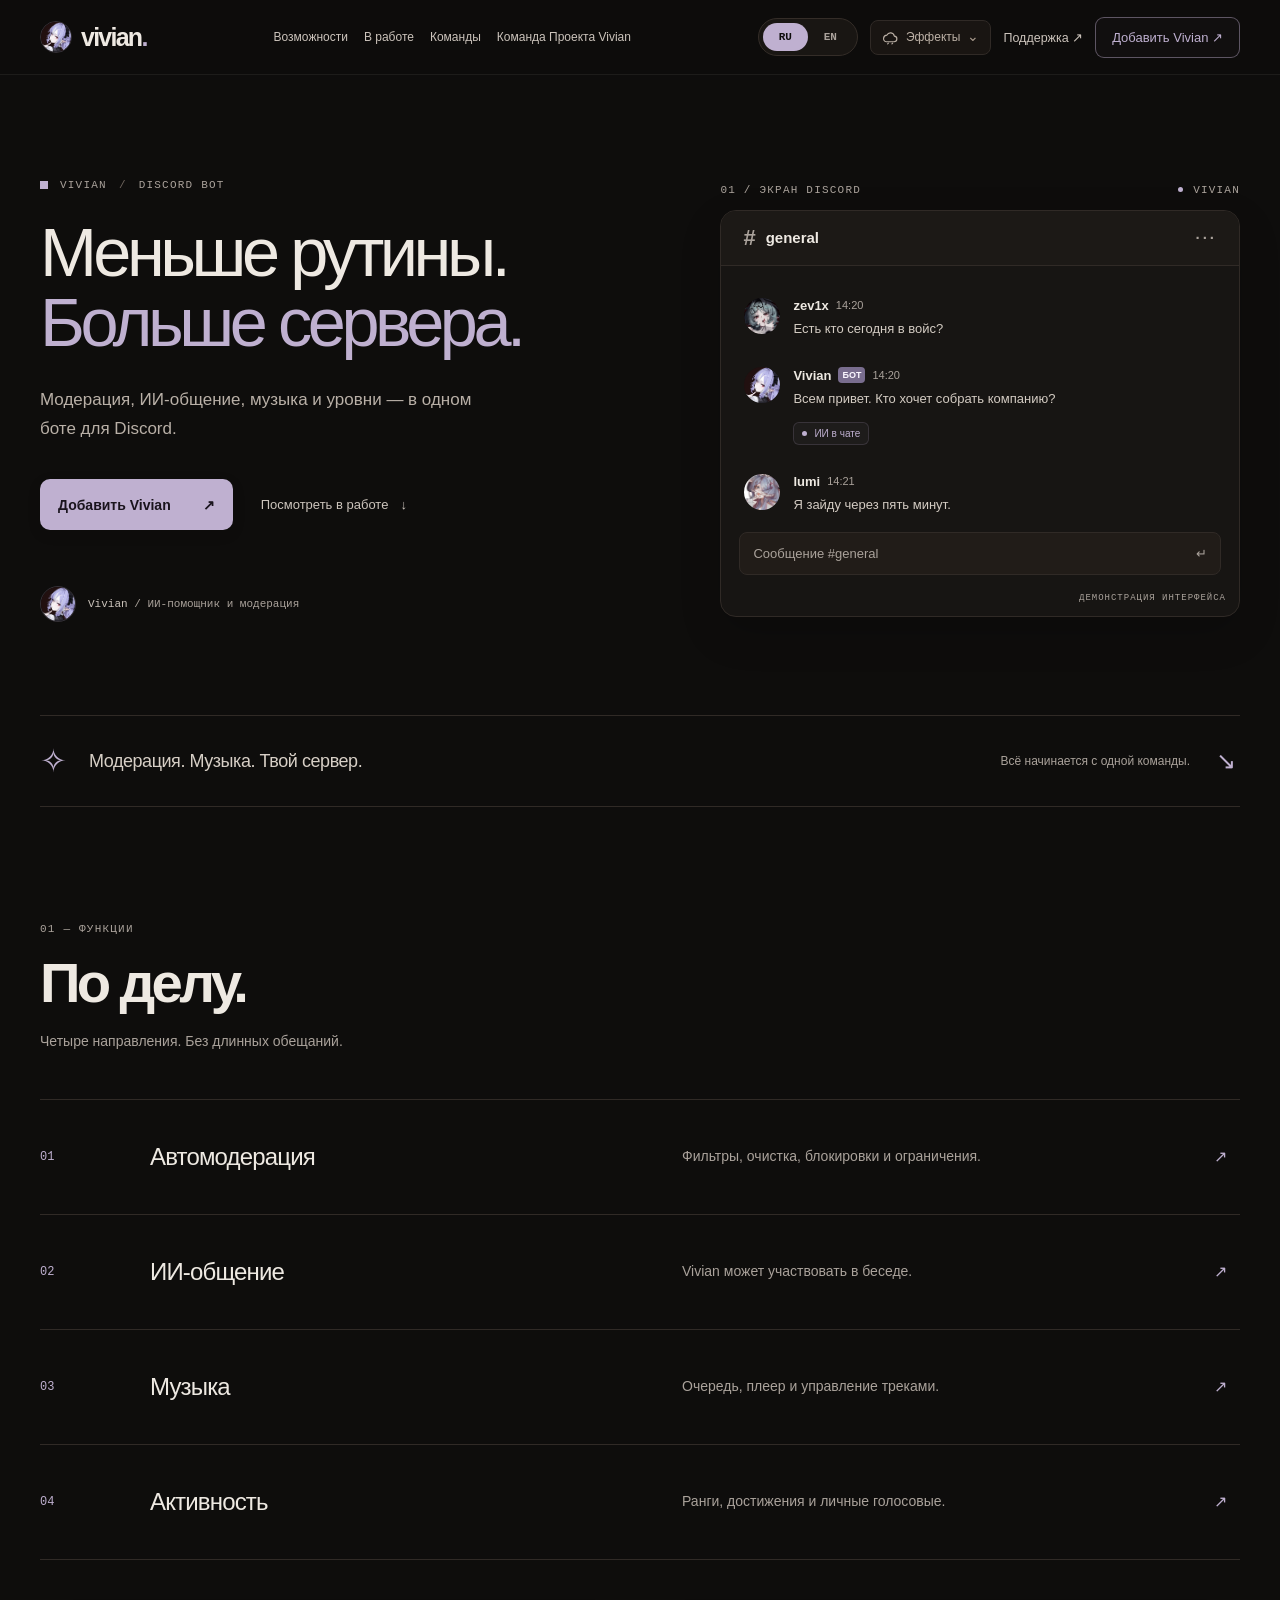
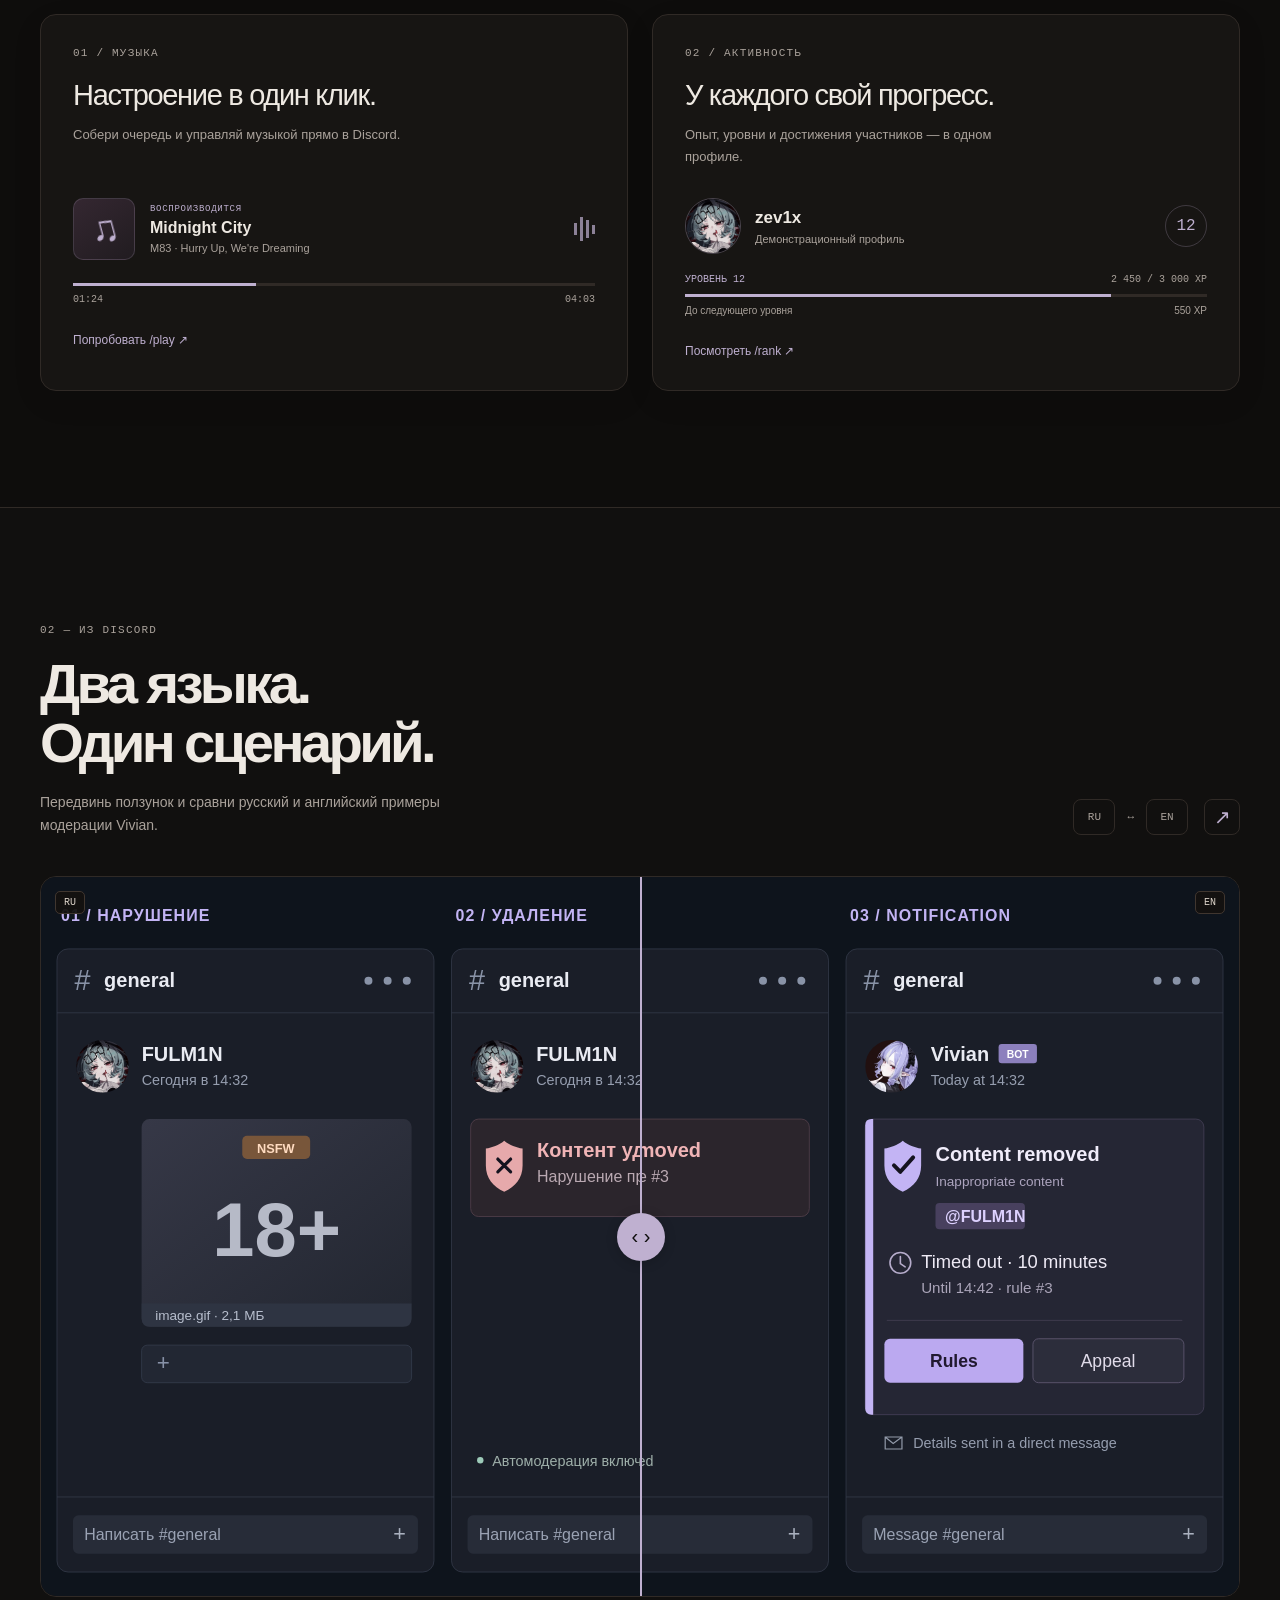
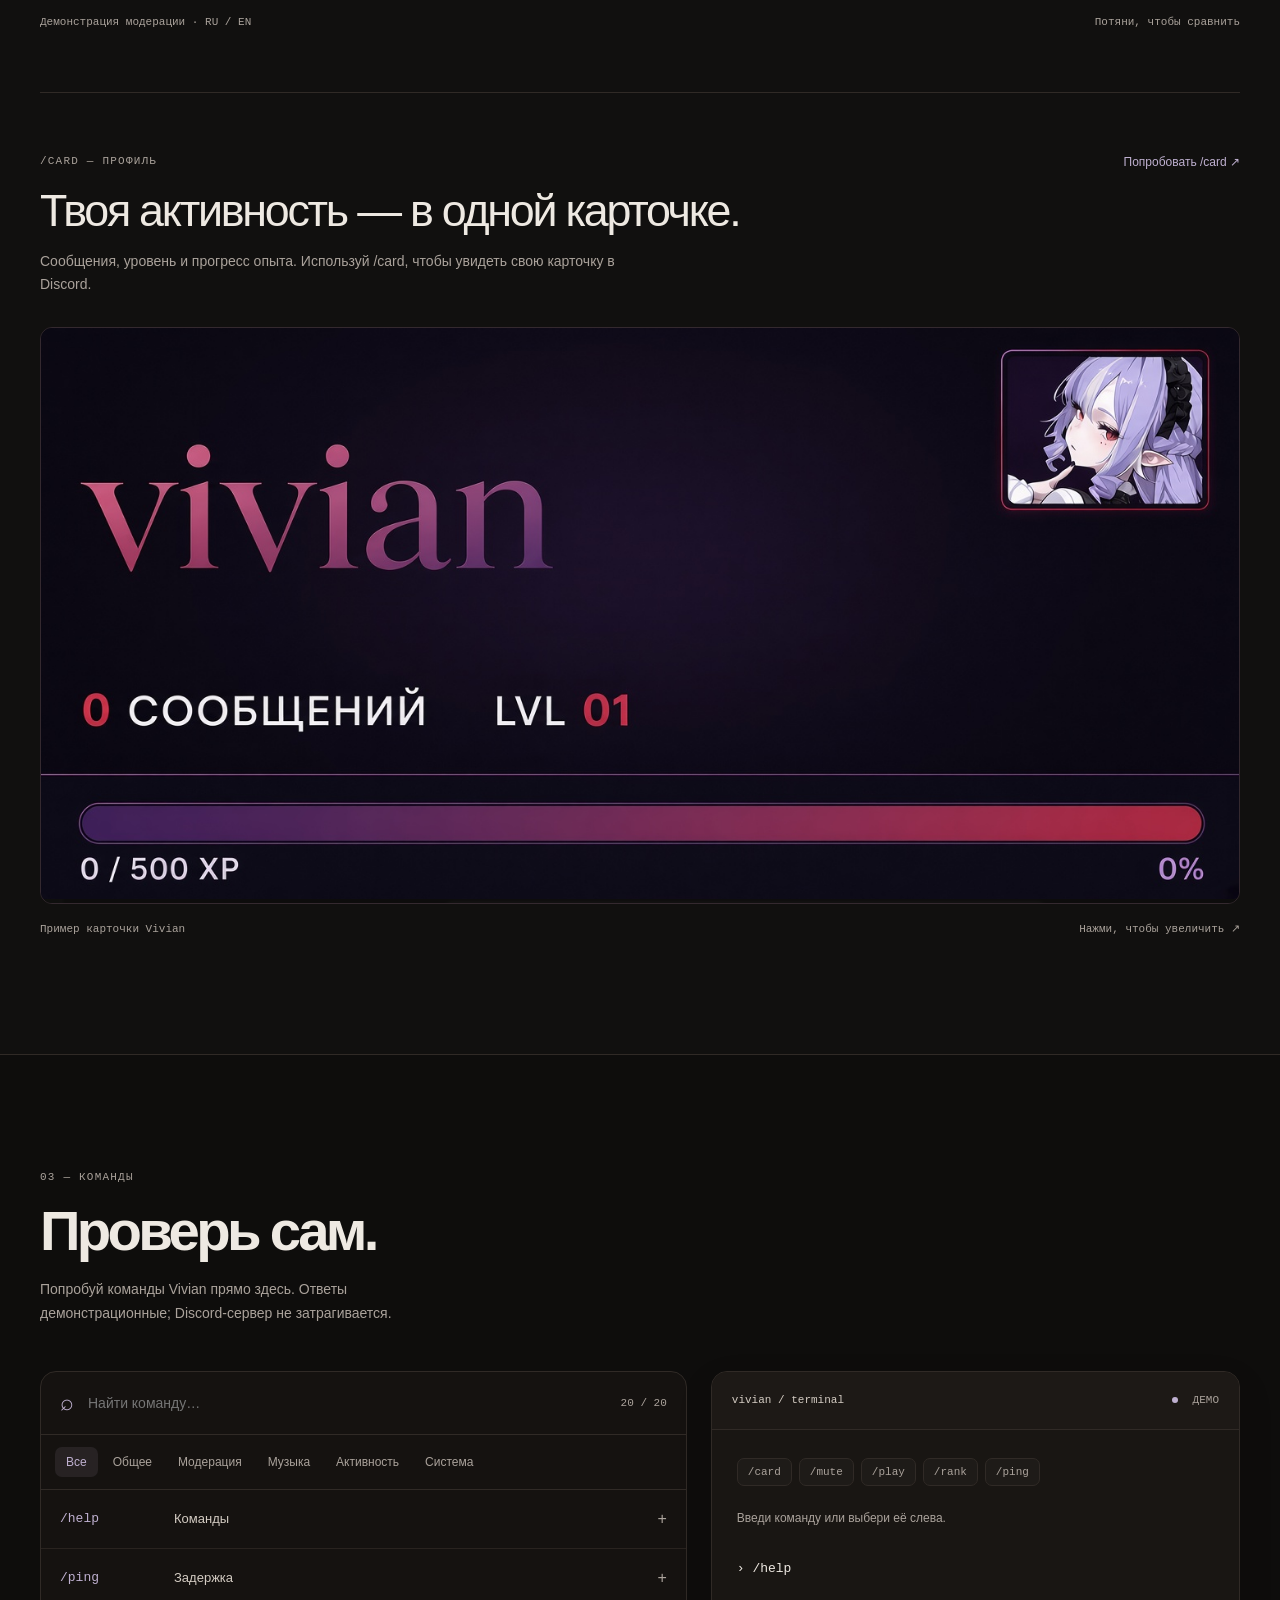
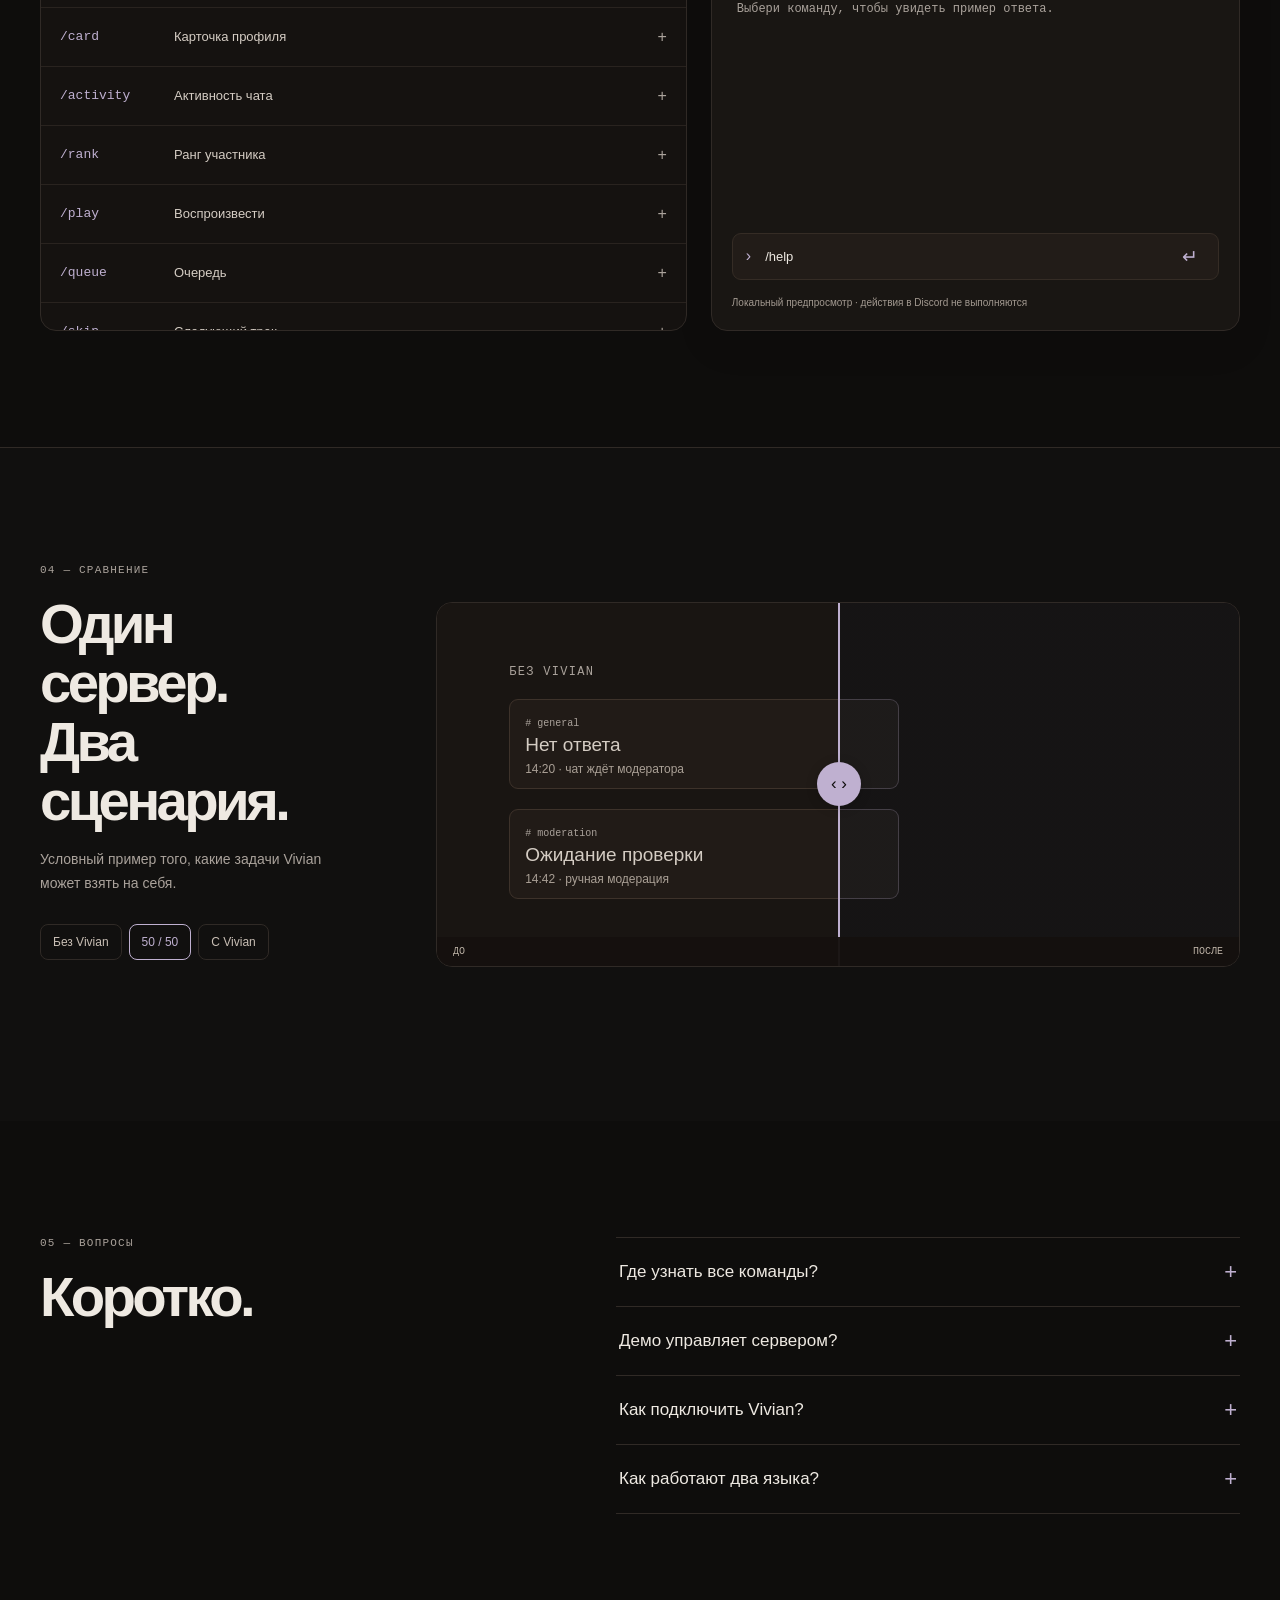
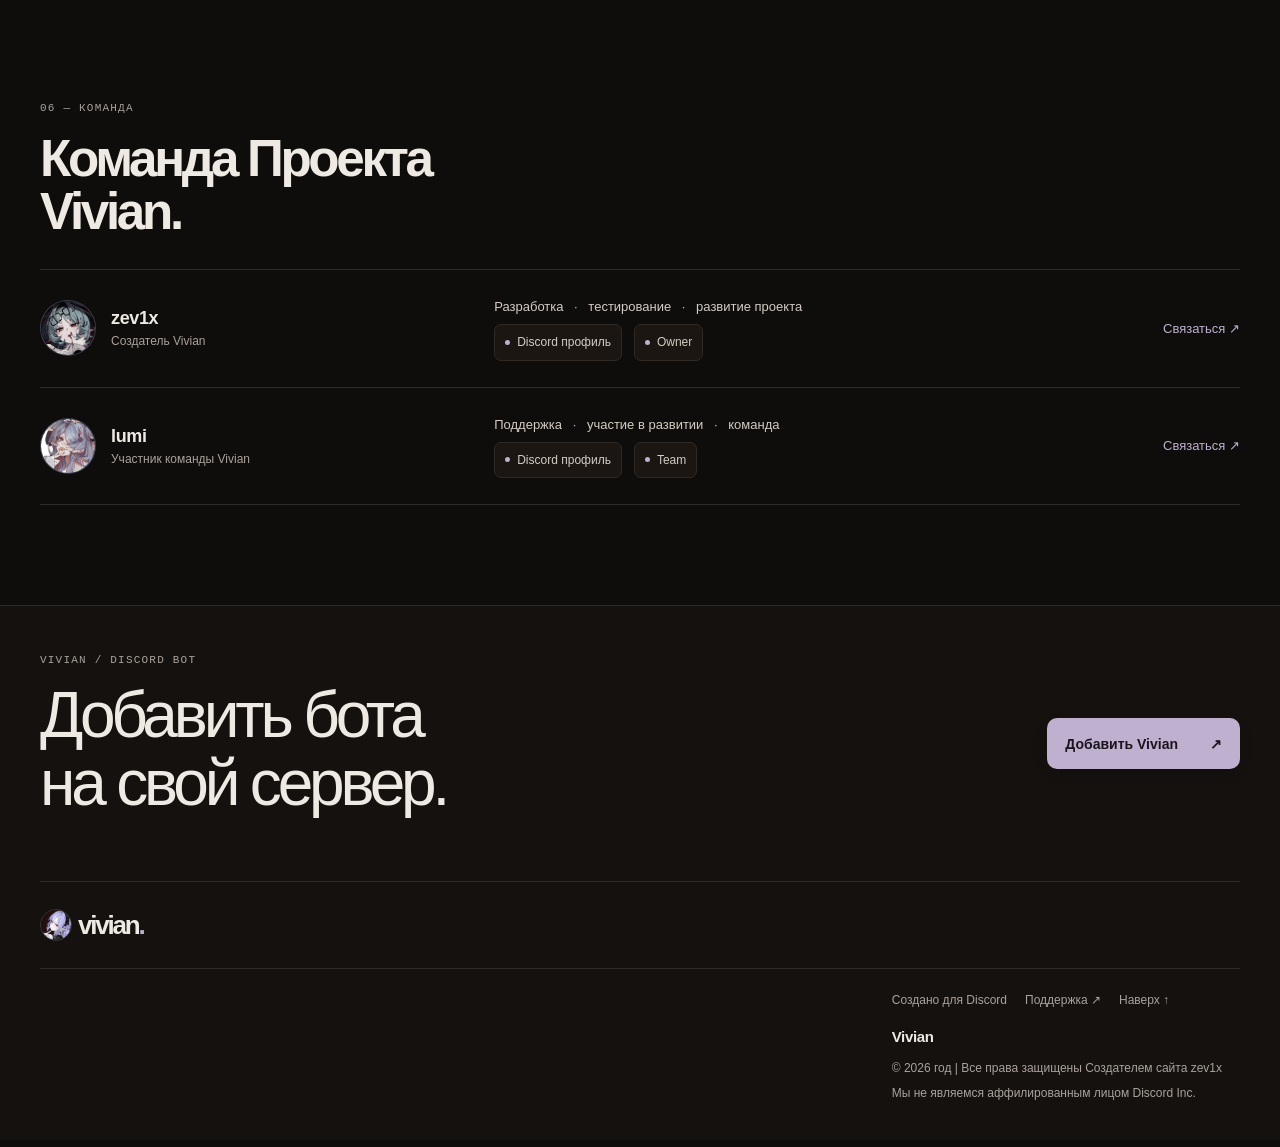
==== commit dc9cfe34: "Add files via upload" ====
--- a/index.html
+++ b/index.html
@@ -1,4 +1,4 @@
-<!doctype html><html lang="ru"><head><meta charset="utf-8"/><meta name="viewport" content="width=device-width, initial-scale=1"/><meta name="theme-color" content="#100e17"/><title>Vivian — Discord-бот</title><meta name="description" content="Vivian: ИИ-общение, модерация, музыка, активность и команды."/><link rel="stylesheet" href="styles.css"/><link rel="stylesheet" href="theme.css"/><link rel="icon" href="vivian-avatar.png" type="image/png"/></head><body>
+<!doctype html><html lang="ru"><head><meta charset="utf-8"/><meta name="viewport" content="width=device-width, initial-scale=1"/><meta name="theme-color" content="#0e0d0c"/><title>Vivian — Discord-бот</title><meta name="description" content="Vivian: ИИ-общение, модерация, музыка, активность и команды."/><link rel="stylesheet" href="styles.css"/><link rel="stylesheet" href="theme.css"/><link rel="icon" href="vivian-avatar.png" type="image/png"/></head><body>
 <canvas id="weather-canvas" class="weather-canvas" aria-hidden="true" hidden></canvas>
 <header class="header"><div class="shell header-inner"><a class="brand" href="#top"><span class="mark"><img src="vivian-avatar.png" alt="" width="32" height="32"/></span><span>vivian<span class="brand-period">.</span></span></a><nav class="nav" aria-label="Разделы"><a href="#capabilities">Возможности</a><a href="#preview">В работе</a><a href="#commands">Команды</a><a href="#team">Команда Проекта Vivian</a></nav><div class="header-right"><div class="language-switch" id="language-switch" data-language="ru" role="group" aria-label="Язык сайта"><span class="language-thumb" aria-hidden="true"></span><button type="button" data-lang="ru" aria-pressed="true" lang="ru">RU</button><button type="button" data-lang="en" aria-pressed="false" lang="en">EN</button></div><div class="weather-control" id="weather-control">
 <button class="weather-trigger" id="weather-trigger" type="button" aria-label="Настройки фоновых эффектов" aria-expanded="false" aria-controls="weather-panel" title="Фоновые эффекты">
@@ -12,11 +12,11 @@
 <div class="weather-panel-note">Выбор сохранится на этом устройстве</div>
 </div></div><a class="subtle-link" href="https://discord.gg/d9XwE4tsXc" target="_blank" rel="noreferrer">Поддержка ↗</a><a class="small-cta" href="https://discord.com/oauth2/authorize?client_id=1553826513474945114" data-invite target="_blank" rel="noreferrer">Добавить Vivian ↗</a><details class="mobile-nav"><summary aria-label="Открыть меню"><span class="mobile-icon">☰</span></summary><div><a href="#capabilities">Возможности</a><a href="#preview">В работе</a><a href="#commands">Команды</a><a href="#team">Команда Проекта Vivian</a><a href="https://discord.gg/d9XwE4tsXc" target="_blank" rel="noreferrer">Поддержка ↗</a><a class="mobile-invite" href="https://discord.com/oauth2/authorize?client_id=1553826513474945114" data-invite target="_blank" rel="noreferrer">Добавить Vivian ↗</a></div></details></div></div></header>
 <main><section class="hero shell" id="top"><div class="hero-main"><div class="eyebrow"><span class="small-square"></span> VIVIAN <span class="slash">/</span> DISCORD BOT</div><h1><span class="hero-title-line">Меньше рутины.</span><em class="hero-title-line">Больше сервера.</em></h1><p>Модерация, ИИ-общение, музыка и уровни — в одном боте для Discord.</p><div class="hero-actions"><a class="primary-btn" href="https://discord.com/oauth2/authorize?client_id=1553826513474945114" data-invite target="_blank" rel="noreferrer">Добавить Vivian <span>↗</span></a><a class="plain-btn" href="#preview">Посмотреть в работе <span>↓</span></a></div><div class="hero-note"><img src="vivian-avatar.png" alt="Аватар Vivian"/><span>Vivian <span class="muted">/ ИИ-помощник и модерация</span></span></div></div>
-<div class="hero-demo"><div class="demo-label"><span>01 / ЭКРАН DISCORD</span><span class="line-dot"></span><span>VIVIAN</span></div><div class="chat-shell"><div class="chat-top"><span class="hash">#</span><span>general</span><span class="chat-right">···</span></div><div class="chat-rows"><div class="chat-line"><img class="round-avatar" src="fulmin-avatar.png" alt=""/><div><div class="name-line"><b>Fulmin</b><time>14:20</time></div><p>Есть кто сегодня в войс?</p></div></div><div class="chat-line"><img class="round-avatar" src="vivian-avatar.png" alt=""/><div><div class="name-line"><b>Vivian</b><span class="bot-label">БОТ</span><time>14:20</time></div><p>Всем привет. Кто хочет собрать компанию?</p><div class="inline-tag"><span class="dot"></span> ИИ в чате</div></div></div><div class="chat-line"><img class="round-avatar" src="lumi-avatar.png" alt=""/><div><div class="name-line"><b>lumi</b><time>14:21</time></div><p>Я зайду через пять минут.</p></div></div></div><div class="chat-footer">Сообщение #general <span>↵</span></div><div class="mock-watermark">ДЕМОНСТРАЦИЯ ИНТЕРФЕЙСА</div></div></div></section>
-<div class="bot-strip shell"><span class="strip-star" aria-hidden="true">✧</span><p>Модерация. Музыка. Твой сервер.</p><span>Всё начинается с одной команды.</span><a href="#commands" aria-label="Команды">↘</a></div><section id="capabilities" class="shell section features-section"><div class="section-intro"><div class="index-label">01 — ФУНКЦИИ</div><h2>По делу.</h2><p>Четыре направления. Без длинных обещаний.</p></div><div class="feature-table"><div class="feature-row"><span class="feat-no">01</span><h3>Автомодерация</h3><p>Фильтры, очистка, блокировки и ограничения.</p><span class="feat-arrow">↗</span></div><div class="feature-row"><span class="feat-no">02</span><h3>ИИ-общение</h3><p>Vivian может участвовать в беседе.</p><span class="feat-arrow">↗</span></div><div class="feature-row"><span class="feat-no">03</span><h3>Музыка</h3><p>Очередь, плеер и управление треками.</p><span class="feat-arrow">↗</span></div><div class="feature-row"><span class="feat-no">04</span><h3>Активность</h3><p>Ранги, достижения и личные голосовые.</p><span class="feat-arrow">↗</span></div></div><div class="bot-extras"><article class="extra-card music-card"><div class="index-label">01 / МУЗЫКА</div><h3>Настроение в один клик.</h3><p>Собери очередь и управляй музыкой прямо в Discord.</p><div class="music-preview"><div class="album-art"><span aria-hidden="true">♫</span></div><div class="music-info"><small>ВОСПРОИЗВОДИТСЯ</small><strong>Midnight City</strong><span>M83 · Hurry Up, We're Dreaming</span></div><div class="equalizer" aria-hidden="true"><i></i><i></i><i></i><i></i></div></div><div class="music-timeline"><span></span></div><div class="music-times"><span>01:24</span><span>04:03</span></div><button type="button" class="extra-action" data-quick="/play midnight city">Попробовать /play ↗</button></article><article class="extra-card rank-card"><div class="index-label">02 / АКТИВНОСТЬ</div><h3>У каждого свой прогресс.</h3><p>Опыт, уровни и достижения участников — в одном профиле.</p><div class="rank-preview"><img src="fulmin-avatar.png" alt="Аватар Fulmin"/><div><strong>Fulmin</strong><span>Демонстрационный профиль</span></div><span class="rank-level">12</span></div><div class="rank-meta"><span>УРОВЕНЬ 12</span><span>2 450 / 3 000 XP</span></div><div class="rank-progress"><span></span></div><div class="rank-next">До следующего уровня <b>550 XP</b></div><button type="button" class="extra-action" data-quick="/rank @Fulmin">Посмотреть /rank ↗</button></article></div></section>
-<section id="preview" class="section work-section"><div class="shell"><div class="preview-heading"><div class="section-intro work-intro"><div class="index-label">02 — ИЗ DISCORD</div><h2>Два языка.<br>Один сценарий.</h2><p>Передвинь ползунок и сравни русский и английский примеры модерации Vivian.</p></div><div class="preview-controls"><div class="preview-presets"><button type="button" data-preview-language="ru" lang="ru">RU</button><span aria-hidden="true">↔</span><button type="button" data-preview-language="en" lang="en">EN</button></div><button id="open-image" class="image-expand" type="button" aria-label="Увеличить пример модерации">↗</button></div></div><div class="preview-compare" id="preview-compare" style="--image-split:50%"><img class="preview-image-ru" src="moderation-ru.svg" width="1500" height="900" alt="Пример модерации Vivian на русском" loading="lazy"/><img class="preview-image-en" src="moderation-en.svg" width="1500" height="900" alt="Пример модерации Vivian на английском" loading="lazy"/><div class="preview-divider" id="preview-divider" aria-hidden="true"><span>‹ ›</span></div><input id="preview-range" class="preview-range" type="range" min="0" max="100" value="50" aria-label="Сравнение примеров на русском и английском"/><span class="preview-language-label label-ru" aria-hidden="true">RU</span><span class="preview-language-label label-en" aria-hidden="true">EN</span></div><div class="work-caption"><span>Демонстрация модерации · RU / EN</span><span>Потяни, чтобы сравнить</span></div></div><dialog class="image-dialog" id="image-dialog" aria-label="Полноэкранный пример модерации Vivian"><button type="button" id="close-image" class="dialog-close">Закрыть ×</button><img id="dialog-preview-image" src="moderation-ru.svg" width="1500" height="900" alt="Полноэкранный пример модерации Vivian"/></dialog></section>
-<section id="commands" class="section shell commands-section"><div class="section-intro"><div class="index-label">03 — КОМАНДЫ</div><h2>Проверь сам.</h2><p>Попробуй команды Vivian прямо здесь. Ответы демонстрационные; Discord-сервер не затрагивается.</p></div><div class="command-layout"><div class="command-browser"><div class="command-search"><span>⌕</span><input id="command-query" aria-label="Поиск команд Vivian" type="search" placeholder="Найти команду…"/><small id="command-count">19 / 19</small></div><div class="category-tabs" aria-label="Категории команд"><button type="button" class="active" aria-pressed="true" data-group="Все">Все</button><button type="button" class="" aria-pressed="false" data-group="Общее">Общее</button><button type="button" class="" aria-pressed="false" data-group="Модерация">Модерация</button><button type="button" class="" aria-pressed="false" data-group="Музыка">Музыка</button><button type="button" class="" aria-pressed="false" data-group="Активность">Активность</button><button type="button" class="" aria-pressed="false" data-group="Система">Система</button></div><div class="command-list" id="command-list"><details class="command-item" data-category="Общее"><summary><code>/help</code><span>Команды</span><span class="item-plus">+</span></summary><p>Список команд и возможностей Vivian. <button type="button" class="try-command" data-try="/help">Попробовать ↗</button></p></details><details class="command-item" data-category="Общее"><summary><code>/ping</code><span>Задержка</span><span class="item-plus">+</span></summary><p>Проверить отклик Discord. <button type="button" class="try-command" data-try="/ping">Попробовать ↗</button></p></details><details class="command-item" data-category="Активность"><summary><code>/activity</code><span>Активность чата</span><span class="item-plus">+</span></summary><p>Показать активность участников сервера. <button type="button" class="try-command" data-try="/activity">Попробовать ↗</button></p></details><details class="command-item" data-category="Активность"><summary><code>/rank</code><span>Ранг участника</span><span class="item-plus">+</span></summary><p>Открыть опыт и достижения участника. <button type="button" class="try-command" data-try="/rank">Попробовать ↗</button></p></details><details class="command-item" data-category="Музыка"><summary><code>/play</code><span>Воспроизвести</span><span class="item-plus">+</span></summary><p>Найти трек и добавить в очередь. <button type="button" class="try-command" data-try="/play">Попробовать ↗</button></p></details><details class="command-item" data-category="Музыка"><summary><code>/queue</code><span>Очередь</span><span class="item-plus">+</span></summary><p>Посмотреть текущий трек и очередь. <button type="button" class="try-command" data-try="/queue">Попробовать ↗</button></p></details><details class="command-item" data-category="Музыка"><summary><code>/skip</code><span>Следующий трек</span><span class="item-plus">+</span></summary><p>Пропустить текущий трек. <button type="button" class="try-command" data-try="/skip">Попробовать ↗</button></p></details><details class="command-item" data-category="Музыка"><summary><code>/pause</code><span>Пауза</span><span class="item-plus">+</span></summary><p>Приостановить воспроизведение. <button type="button" class="try-command" data-try="/pause">Попробовать ↗</button></p></details><details class="command-item" data-category="Музыка"><summary><code>/resume</code><span>Продолжить</span><span class="item-plus">+</span></summary><p>Возобновить музыку. <button type="button" class="try-command" data-try="/resume">Попробовать ↗</button></p></details><details class="command-item" data-category="Музыка"><summary><code>/stop</code><span>Остановить</span><span class="item-plus">+</span></summary><p>Остановить очередь и отключить плеер. <button type="button" class="try-command" data-try="/stop">Попробовать ↗</button></p></details><details class="command-item" data-category="Модерация"><summary><code>/mute</code><span>Мут участника</span><span class="item-plus">+</span></summary><p>Ограничить участника на заданное время. <button type="button" class="try-command" data-try="/mute @Fulmin 10m">Попробовать ↗</button></p></details><details class="command-item" data-category="Модерация"><summary><code>/unmute</code><span>Снять мут</span><span class="item-plus">+</span></summary><p>Вернуть участнику возможность писать. <button type="button" class="try-command" data-try="/unmute @Fulmin">Попробовать ↗</button></p></details><details class="command-item" data-category="Модерация"><summary><code>/ban</code><span>Блокировка</span><span class="item-plus">+</span></summary><p>Заблокировать участника. Требуются права. <button type="button" class="try-command" data-try="/ban">Попробовать ↗</button></p></details><details class="command-item" data-category="Модерация"><summary><code>/kick</code><span>Удалить участника</span><span class="item-plus">+</span></summary><p>Исключить участника с сервера. <button type="button" class="try-command" data-try="/kick">Попробовать ↗</button></p></details><details class="command-item" data-category="Модерация"><summary><code>/clear</code><span>Очистить сообщения</span><span class="item-plus">+</span></summary><p>Удалить последние сообщения. <button type="button" class="try-command" data-try="/clear">Попробовать ↗</button></p></details><details class="command-item" data-category="Модерация"><summary><code>/slowmode</code><span>Медленный режим</span><span class="item-plus">+</span></summary><p>Установить задержку между сообщениями. <button type="button" class="try-command" data-try="/slowmode">Попробовать ↗</button></p></details><details class="command-item" data-category="Модерация"><summary><code>/lock</code><span>Закрыть канал</span><span class="item-plus">+</span></summary><p>Ограничить отправку сообщений в канале. <button type="button" class="try-command" data-try="/lock">Попробовать ↗</button></p></details><details class="command-item" data-category="Модерация"><summary><code>/unlock</code><span>Открыть канал</span><span class="item-plus">+</span></summary><p>Снять ограничение на отправку сообщений. <button type="button" class="try-command" data-try="/unlock">Попробовать ↗</button></p></details><details class="command-item" data-category="Система"><summary><code>/veyr</code><span>Панель VEYR</span><span class="item-plus">+</span></summary><p>Открыть панель состояния сервера. <button type="button" class="try-command" data-try="/veyr">Попробовать ↗</button></p></details><p id="empty-search" class="empty-search" hidden>Ничего не найдено.</p></div></div>
-<div class="console"><div class="console-head"><span>vivian / terminal</span><span class="status-small"><i></i> DEMO</span></div><div class="console-body"><div class="quick-commands" aria-label="Быстрый запуск"><button type="button" data-quick="/mute @Fulmin 10m">/mute</button><button type="button" data-quick="/play midnight city">/play</button><button type="button" data-quick="/rank @Fulmin">/rank</button><button type="button" data-quick="/ping">/ping</button></div><p class="console-dim">Введи команду или выбери её слева.</p><div class="example-code" id="command-result"><div class="initial-terminal"><span class="terminal-command">› /help</span><p>Выбери команду, чтобы увидеть пример ответа.</p></div></div></div><form class="terminal-form" id="demo-form"><span>›</span><input id="demo-input" aria-label="Ввести демонстрационную команду" value="/help" spellcheck="false"/><button type="submit" aria-label="Выполнить команду">↵</button></form><div class="console-foot">Локальный предпросмотр · действия в Discord не выполняются</div></div></div></section>
+<div class="hero-demo"><div class="demo-label"><span>01 / ЭКРАН DISCORD</span><span class="line-dot"></span><span>VIVIAN</span></div><div class="chat-shell"><div class="chat-top"><span class="hash">#</span><span>general</span><span class="chat-right">···</span></div><div class="chat-rows"><div class="chat-line"><img class="round-avatar" src="zev1x-avatar.png" alt=""/><div><div class="name-line"><b>zev1x</b><time>14:20</time></div><p>Есть кто сегодня в войс?</p></div></div><div class="chat-line"><img class="round-avatar" src="vivian-avatar.png" alt=""/><div><div class="name-line"><b>Vivian</b><span class="bot-label">БОТ</span><time>14:20</time></div><p>Всем привет. Кто хочет собрать компанию?</p><div class="inline-tag"><span class="dot"></span> ИИ в чате</div></div></div><div class="chat-line"><img class="round-avatar" src="lumi-avatar.png" alt=""/><div><div class="name-line"><b>lumi</b><time>14:21</time></div><p>Я зайду через пять минут.</p></div></div></div><div class="chat-footer">Сообщение #general <span>↵</span></div><div class="mock-watermark">ДЕМОНСТРАЦИЯ ИНТЕРФЕЙСА</div></div></div></section>
+<div class="bot-strip shell"><span class="strip-star" aria-hidden="true">✧</span><p>Модерация. Музыка. Твой сервер.</p><span>Всё начинается с одной команды.</span><a href="#commands" aria-label="Команды">↘</a></div><section id="capabilities" class="shell section features-section"><div class="section-intro"><div class="index-label">01 — ФУНКЦИИ</div><h2>По делу.</h2><p>Четыре направления. Без длинных обещаний.</p></div><div class="feature-table"><div class="feature-row"><span class="feat-no">01</span><h3>Автомодерация</h3><p>Фильтры, очистка, блокировки и ограничения.</p><span class="feat-arrow">↗</span></div><div class="feature-row"><span class="feat-no">02</span><h3>ИИ-общение</h3><p>Vivian может участвовать в беседе.</p><span class="feat-arrow">↗</span></div><div class="feature-row"><span class="feat-no">03</span><h3>Музыка</h3><p>Очередь, плеер и управление треками.</p><span class="feat-arrow">↗</span></div><div class="feature-row"><span class="feat-no">04</span><h3>Активность</h3><p>Ранги, достижения и личные голосовые.</p><span class="feat-arrow">↗</span></div></div><div class="bot-extras"><article class="extra-card music-card"><div class="index-label">01 / МУЗЫКА</div><h3>Настроение в один клик.</h3><p>Собери очередь и управляй музыкой прямо в Discord.</p><div class="music-preview"><div class="album-art"><span aria-hidden="true">♫</span></div><div class="music-info"><small>ВОСПРОИЗВОДИТСЯ</small><strong>Midnight City</strong><span>M83 · Hurry Up, We're Dreaming</span></div><div class="equalizer" aria-hidden="true"><i></i><i></i><i></i><i></i></div></div><div class="music-timeline"><span></span></div><div class="music-times"><span>01:24</span><span>04:03</span></div><button type="button" class="extra-action" data-quick="/play midnight city">Попробовать /play ↗</button></article><article class="extra-card rank-card"><div class="index-label">02 / АКТИВНОСТЬ</div><h3>У каждого свой прогресс.</h3><p>Опыт, уровни и достижения участников — в одном профиле.</p><div class="rank-preview"><img src="zev1x-avatar.png" alt="Аватар zev1x"/><div><strong>zev1x</strong><span>Демонстрационный профиль</span></div><span class="rank-level">12</span></div><div class="rank-meta"><span>УРОВЕНЬ 12</span><span>2 450 / 3 000 XP</span></div><div class="rank-progress"><span></span></div><div class="rank-next">До следующего уровня <b>550 XP</b></div><button type="button" class="extra-action" data-quick="/rank @zev1x">Посмотреть /rank ↗</button></article></div></section>
+<section id="preview" class="section work-section"><div class="shell"><div class="preview-heading"><div class="section-intro work-intro"><div class="index-label">02 — ИЗ DISCORD</div><h2>Два языка.<br>Один сценарий.</h2><p>Передвинь ползунок и сравни русский и английский примеры модерации Vivian.</p></div><div class="preview-controls"><div class="preview-presets"><button type="button" data-preview-language="ru" lang="ru">RU</button><span aria-hidden="true">↔</span><button type="button" data-preview-language="en" lang="en">EN</button></div><button id="open-image" class="image-expand" type="button" aria-label="Увеличить пример модерации">↗</button></div></div><div class="preview-compare" id="preview-compare" style="--image-split:50%"><img class="preview-image-ru" src="moderation-ru.svg" width="1500" height="900" alt="Пример модерации Vivian на русском" loading="lazy"/><img class="preview-image-en" src="moderation-en.svg" width="1500" height="900" alt="Пример модерации Vivian на английском" loading="lazy"/><div class="preview-divider" id="preview-divider" aria-hidden="true"><span>‹ ›</span></div><input id="preview-range" class="preview-range" type="range" min="0" max="100" value="50" aria-label="Сравнение примеров на русском и английском"/><span class="preview-language-label label-ru" aria-hidden="true">RU</span><span class="preview-language-label label-en" aria-hidden="true">EN</span></div><div class="work-caption"><span>Демонстрация модерации · RU / EN</span><span>Потяни, чтобы сравнить</span></div><article class="card-feature" id="card-preview" aria-labelledby="profile-card-title"><div class="card-feature-heading"><div class="card-feature-copy"><div class="index-label">/CARD — ПРОФИЛЬ</div><h3 id="profile-card-title">Твоя активность — в одной карточке.</h3><p>Сообщения, уровень и прогресс опыта. Используй /card, чтобы увидеть свою карточку в Discord.</p></div><button type="button" class="extra-action" data-quick="/card">Попробовать /card ↗</button></div><button type="button" class="card-frame" data-open-card aria-label="Увеличить карточку Vivian"><img src="vivian-card.png" width="1460" height="701" alt="Карточка Vivian: сообщения, уровень и опыт" loading="lazy"/></button><div class="work-caption"><span>Пример карточки Vivian</span><span>Нажми, чтобы увеличить ↗</span></div></article></div><dialog class="image-dialog card-dialog" id="card-dialog" aria-label="Карточка профиля Vivian"><button type="button" id="close-card" class="dialog-close">Закрыть ×</button><img src="vivian-card.png" width="1460" height="701" alt="Карточка Vivian: сообщения, уровень и опыт"/></dialog><dialog class="image-dialog" id="image-dialog" aria-label="Полноэкранный пример модерации Vivian"><button type="button" id="close-image" class="dialog-close">Закрыть ×</button><img id="dialog-preview-image" src="moderation-ru.svg" width="1500" height="900" alt="Полноэкранный пример модерации Vivian"/></dialog></section>
+<section id="commands" class="section shell commands-section"><div class="section-intro"><div class="index-label">03 — КОМАНДЫ</div><h2>Проверь сам.</h2><p>Попробуй команды Vivian прямо здесь. Ответы демонстрационные; Discord-сервер не затрагивается.</p></div><div class="command-layout"><div class="command-browser"><div class="command-search"><span>⌕</span><input id="command-query" aria-label="Поиск команд Vivian" type="search" placeholder="Найти команду…"/><small id="command-count">20 / 20</small></div><div class="category-tabs" aria-label="Категории команд"><button type="button" class="active" aria-pressed="true" data-group="Все">Все</button><button type="button" class="" aria-pressed="false" data-group="Общее">Общее</button><button type="button" class="" aria-pressed="false" data-group="Модерация">Модерация</button><button type="button" class="" aria-pressed="false" data-group="Музыка">Музыка</button><button type="button" class="" aria-pressed="false" data-group="Активность">Активность</button><button type="button" class="" aria-pressed="false" data-group="Система">Система</button></div><div class="command-list" id="command-list"><details class="command-item" data-category="Общее"><summary><code>/help</code><span>Команды</span><span class="item-plus">+</span></summary><p>Список команд и возможностей Vivian. <button type="button" class="try-command" data-try="/help">Попробовать ↗</button></p></details><details class="command-item" data-category="Общее"><summary><code>/ping</code><span>Задержка</span><span class="item-plus">+</span></summary><p>Проверить отклик Discord. <button type="button" class="try-command" data-try="/ping">Попробовать ↗</button></p></details><details class="command-item" data-category="Активность"><summary><code>/card</code><span>Карточка профиля</span><span class="item-plus">+</span></summary><p>Показать карточку с сообщениями, уровнем и опытом. <button type="button" class="try-command" data-try="/card">Попробовать ↗</button></p></details><details class="command-item" data-category="Активность"><summary><code>/activity</code><span>Активность чата</span><span class="item-plus">+</span></summary><p>Показать активность участников сервера. <button type="button" class="try-command" data-try="/activity">Попробовать ↗</button></p></details><details class="command-item" data-category="Активность"><summary><code>/rank</code><span>Ранг участника</span><span class="item-plus">+</span></summary><p>Открыть опыт и достижения участника. <button type="button" class="try-command" data-try="/rank">Попробовать ↗</button></p></details><details class="command-item" data-category="Музыка"><summary><code>/play</code><span>Воспроизвести</span><span class="item-plus">+</span></summary><p>Найти трек и добавить в очередь. <button type="button" class="try-command" data-try="/play">Попробовать ↗</button></p></details><details class="command-item" data-category="Музыка"><summary><code>/queue</code><span>Очередь</span><span class="item-plus">+</span></summary><p>Посмотреть текущий трек и очередь. <button type="button" class="try-command" data-try="/queue">Попробовать ↗</button></p></details><details class="command-item" data-category="Музыка"><summary><code>/skip</code><span>Следующий трек</span><span class="item-plus">+</span></summary><p>Пропустить текущий трек. <button type="button" class="try-command" data-try="/skip">Попробовать ↗</button></p></details><details class="command-item" data-category="Музыка"><summary><code>/pause</code><span>Пауза</span><span class="item-plus">+</span></summary><p>Приостановить воспроизведение. <button type="button" class="try-command" data-try="/pause">Попробовать ↗</button></p></details><details class="command-item" data-category="Музыка"><summary><code>/resume</code><span>Продолжить</span><span class="item-plus">+</span></summary><p>Возобновить музыку. <button type="button" class="try-command" data-try="/resume">Попробовать ↗</button></p></details><details class="command-item" data-category="Музыка"><summary><code>/stop</code><span>Остановить</span><span class="item-plus">+</span></summary><p>Остановить очередь и отключить плеер. <button type="button" class="try-command" data-try="/stop">Попробовать ↗</button></p></details><details class="command-item" data-category="Модерация"><summary><code>/mute</code><span>Мут участника</span><span class="item-plus">+</span></summary><p>Ограничить участника на заданное время. <button type="button" class="try-command" data-try="/mute @zev1x 10m">Попробовать ↗</button></p></details><details class="command-item" data-category="Модерация"><summary><code>/unmute</code><span>Снять мут</span><span class="item-plus">+</span></summary><p>Вернуть участнику возможность писать. <button type="button" class="try-command" data-try="/unmute @zev1x">Попробовать ↗</button></p></details><details class="command-item" data-category="Модерация"><summary><code>/ban</code><span>Блокировка</span><span class="item-plus">+</span></summary><p>Заблокировать участника. Требуются права. <button type="button" class="try-command" data-try="/ban">Попробовать ↗</button></p></details><details class="command-item" data-category="Модерация"><summary><code>/kick</code><span>Удалить участника</span><span class="item-plus">+</span></summary><p>Исключить участника с сервера. <button type="button" class="try-command" data-try="/kick">Попробовать ↗</button></p></details><details class="command-item" data-category="Модерация"><summary><code>/clear</code><span>Очистить сообщения</span><span class="item-plus">+</span></summary><p>Удалить последние сообщения. <button type="button" class="try-command" data-try="/clear">Попробовать ↗</button></p></details><details class="command-item" data-category="Модерация"><summary><code>/slowmode</code><span>Медленный режим</span><span class="item-plus">+</span></summary><p>Установить задержку между сообщениями. <button type="button" class="try-command" data-try="/slowmode">Попробовать ↗</button></p></details><details class="command-item" data-category="Модерация"><summary><code>/lock</code><span>Закрыть канал</span><span class="item-plus">+</span></summary><p>Ограничить отправку сообщений в канале. <button type="button" class="try-command" data-try="/lock">Попробовать ↗</button></p></details><details class="command-item" data-category="Модерация"><summary><code>/unlock</code><span>Открыть канал</span><span class="item-plus">+</span></summary><p>Снять ограничение на отправку сообщений. <button type="button" class="try-command" data-try="/unlock">Попробовать ↗</button></p></details><details class="command-item" data-category="Система"><summary><code>/veyr</code><span>Панель VEYR</span><span class="item-plus">+</span></summary><p>Открыть панель состояния сервера. <button type="button" class="try-command" data-try="/veyr">Попробовать ↗</button></p></details><p id="empty-search" class="empty-search" hidden>Ничего не найдено.</p></div></div>
+<div class="console"><div class="console-head"><span>vivian / terminal</span><span class="status-small"><i></i> DEMO</span></div><div class="console-body"><div class="quick-commands" aria-label="Быстрый запуск"><button type="button" data-quick="/card">/card</button><button type="button" data-quick="/mute @zev1x 10m">/mute</button><button type="button" data-quick="/play midnight city">/play</button><button type="button" data-quick="/rank @zev1x">/rank</button><button type="button" data-quick="/ping">/ping</button></div><p class="console-dim">Введи команду или выбери её слева.</p><div class="example-code" id="command-result"><div class="initial-terminal"><span class="terminal-command">› /help</span><p>Выбери команду, чтобы увидеть пример ответа.</p></div></div></div><form class="terminal-form" id="demo-form"><span>›</span><input id="demo-input" aria-label="Ввести демонстрационную команду" value="/help" spellcheck="false"/><button type="submit" aria-label="Выполнить команду">↵</button></form><div class="console-foot">Локальный предпросмотр · действия в Discord не выполняются</div></div></div></section>
 <section id="compare" class="section compare-section"><div class="shell compare-grid"><div class="section-intro"><div class="index-label">04 — СРАВНЕНИЕ</div><h2>Один сервер.<br>Два сценария.</h2><p>Условный пример того, какие задачи Vivian может взять на себя.</p><div class="preset-buttons"><label><input type="radio" name="compare-view" value="100"/><span>Без Vivian</span></label><label><input type="radio" name="compare-view" value="50" checked/><span>50 / 50</span></label><label><input type="radio" name="compare-view" value="0"/><span>С Vivian</span></label></div></div><div class="compare-widget" id="compare-widget" style="--split:50%"><div class="compare-scene before"><div class="scenario-tag">БЕЗ VIVIAN</div><div class="scenario-box"><small># general</small><strong>Нет ответа</strong><p>14:20 · чат ждёт модератора</p></div><div class="scenario-box"><small># moderation</small><strong>Ожидание проверки</strong><p>14:42 · ручная модерация</p></div></div><div class="compare-scene after"><div class="scenario-tag">С VIVIAN</div><div class="scenario-box"><small># general</small><strong>Vivian отвечает</strong><p>14:20 · разговор продолжается</p></div><div class="scenario-box"><small># moderation</small><strong>Нарушение обработано</strong><p>14:42 · уведомление отправлено</p></div></div><div class="compare-divider"><span>‹ ›</span></div><input class="compare-hitbox" id="compare-range" type="range" min="0" max="100" value="50" aria-label="Передвинуть границу сравнения"/><div class="compare-footer"><span>ДО</span><span>ПОСЛЕ</span></div></div></div></section>
-<section class="section shell questions" id="faq"><div class="section-intro"><div class="index-label">05 — ВОПРОСЫ</div><h2>Коротко.</h2></div><div class="faq-list"><details><summary>Где узнать все команды? <span>+</span></summary><p>В Discord используй <code>/help</code>. На этой странице есть поиск по командам.</p></details><details><summary>Демо управляет сервером? <span>+</span></summary><p>Нет. Команды на сайте — локальная демонстрация. Они не выполняют действия в Discord.</p></details><details><summary>Как подключить Vivian? <span>+</span></summary><p>Перейди по кнопке «Добавить Vivian». Выбери сервер и подтверди добавление в Discord.</p></details><details><summary>Как работают два языка? <span>+</span></summary><p>Переключатель RU / EN переводит весь сайт. Ползунок в блоке модерации позволяет сравнить оба примера.</p></details></div></section><section id="team" class="section shell team-section"><div class="section-intro"><div class="index-label">06 — КОМАНДА</div><h2>Команда Проекта Vivian.</h2></div><div class="team-list"><div class="team-entry"><div class="team-identity"><img class="team-avatar" src="fulmin-avatar.png" alt="Аватар Fulmin"><div class="name-role"><a href="https://discord.com/users/1515028662452224074" target="_blank" rel="noopener noreferrer" class="team-profile-link" aria-label="Профиль Fulmin в Discord"><strong>Fulmin</strong></a><span>Создатель Vivian</span></div></div><div class="team-stack"><div class="team-details">Разработка <span class="team-dot">·</span> тестирование <span class="team-dot">·</span> развитие проекта</div><div class="team-meta"><span class="team-badge"><i></i> Discord профиль</span><span class="team-badge"><i></i> Owner</span></div></div><a href="https://discord.com/users/1515028662452224074" target="_blank" rel="noopener noreferrer" class="team-link">Связаться ↗</a></div><div class="team-entry"><div class="team-identity"><img class="team-avatar" src="lumi-avatar.png" alt="Аватар lumi"><div class="name-role"><a href="https://discord.com/users/1375393327175696447" target="_blank" rel="noopener noreferrer" class="team-profile-link" aria-label="Профиль lumi в Discord"><strong>lumi</strong></a><span>Участник команды Vivian</span></div></div><div class="team-stack"><div class="team-details">Поддержка <span class="team-dot">·</span> участие в развитии <span class="team-dot">·</span> команда</div><div class="team-meta"><span class="team-badge"><i></i> Discord профиль</span><span class="team-badge"><i></i> Team</span></div></div><a href="https://discord.com/users/1375393327175696447" target="_blank" rel="noopener noreferrer" class="team-link">Связаться ↗</a></div></div></section></main>
-<footer class="footer"><div class="shell"><div class="footer-main"><div><div class="index-label">VIVIAN / DISCORD BOT</div><h2>Добавить бота<br>на свой сервер.</h2></div><a class="primary-btn" href="https://discord.com/oauth2/authorize?client_id=1553826513474945114" data-invite target="_blank" rel="noreferrer">Добавить Vivian <span>↗</span></a></div><div class="footer-bar"><a class="brand" href="#top"><span class="mark"><img src="vivian-avatar.png" alt="" width="32" height="32"/></span><span>vivian<span class="brand-period">.</span></span></a></div><div class="footer-legal"><div class="footer-legal-content"><div class="footer-legal-links"><span>Создано для Discord</span><a href="https://discord.gg/d9XwE4tsXc" target="_blank" rel="noreferrer">Поддержка ↗</a><a href="#top">Наверх ↑</a></div><div class="footer-legal-name">Vivian</div><div>© 2026 год | Все права защищены Создателем сайта <a href="https://discord.com/users/1515028662452224074" target="_blank" rel="noopener noreferrer" class="footer-author-link">Fulmin</a></div><div>Мы не являемся аффилированным лицом Discord Inc.</div></div></div></div></footer><script src="i18n.js" defer></script><script src="site.js" defer></script><script src="weather.js" defer></script></body></html>+<section class="section shell questions" id="faq"><div class="section-intro"><div class="index-label">05 — ВОПРОСЫ</div><h2>Коротко.</h2></div><div class="faq-list"><details><summary>Где узнать все команды? <span>+</span></summary><p>В Discord используй <code>/help</code>. На этой странице есть поиск по командам.</p></details><details><summary>Демо управляет сервером? <span>+</span></summary><p>Нет. Команды на сайте — локальная демонстрация. Они не выполняют действия в Discord.</p></details><details><summary>Как подключить Vivian? <span>+</span></summary><p>Перейди по кнопке «Добавить Vivian». Выбери сервер и подтверди добавление в Discord.</p></details><details><summary>Как работают два языка? <span>+</span></summary><p>Переключатель RU / EN переводит весь сайт. Ползунок в блоке модерации позволяет сравнить оба примера.</p></details></div></section><section id="team" class="section shell team-section"><div class="section-intro"><div class="index-label">06 — КОМАНДА</div><h2>Команда Проекта Vivian.</h2></div><div class="team-list"><div class="team-entry"><div class="team-identity"><img class="team-avatar" src="zev1x-avatar.png" alt="Аватар zev1x"><div class="name-role"><a href="https://discord.com/users/1515028662452224074" target="_blank" rel="noopener noreferrer" class="team-profile-link" aria-label="Профиль zev1x в Discord"><strong>zev1x</strong></a><span>Создатель Vivian</span></div></div><div class="team-stack"><div class="team-details">Разработка <span class="team-dot">·</span> тестирование <span class="team-dot">·</span> развитие проекта</div><div class="team-meta"><span class="team-badge"><i></i> Discord профиль</span><span class="team-badge"><i></i> Owner</span></div></div><a href="https://discord.com/users/1515028662452224074" target="_blank" rel="noopener noreferrer" class="team-link">Связаться ↗</a></div><div class="team-entry"><div class="team-identity"><img class="team-avatar" src="lumi-avatar.png" alt="Аватар lumi"><div class="name-role"><a href="https://discord.com/users/1375393327175696447" target="_blank" rel="noopener noreferrer" class="team-profile-link" aria-label="Профиль lumi в Discord"><strong>lumi</strong></a><span>Участник команды Vivian</span></div></div><div class="team-stack"><div class="team-details">Поддержка <span class="team-dot">·</span> участие в развитии <span class="team-dot">·</span> команда</div><div class="team-meta"><span class="team-badge"><i></i> Discord профиль</span><span class="team-badge"><i></i> Team</span></div></div><a href="https://discord.com/users/1375393327175696447" target="_blank" rel="noopener noreferrer" class="team-link">Связаться ↗</a></div></div></section></main>
+<footer class="footer"><div class="shell"><div class="footer-main"><div><div class="index-label">VIVIAN / DISCORD BOT</div><h2>Добавить бота<br>на свой сервер.</h2></div><a class="primary-btn" href="https://discord.com/oauth2/authorize?client_id=1553826513474945114" data-invite target="_blank" rel="noreferrer">Добавить Vivian <span>↗</span></a></div><div class="footer-bar"><a class="brand" href="#top"><span class="mark"><img src="vivian-avatar.png" alt="" width="32" height="32"/></span><span>vivian<span class="brand-period">.</span></span></a></div><div class="footer-legal"><div class="footer-legal-content"><div class="footer-legal-links"><span>Создано для Discord</span><a href="https://discord.gg/d9XwE4tsXc" target="_blank" rel="noreferrer">Поддержка ↗</a><a href="#top">Наверх ↑</a></div><div class="footer-legal-name">Vivian</div><div>© 2026 год | Все права защищены Создателем сайта <a href="https://discord.com/users/1515028662452224074" target="_blank" rel="noopener noreferrer" class="footer-author-link">zev1x</a></div><div>Мы не являемся аффилированным лицом Discord Inc.</div></div></div></div></footer><script src="i18n.js" defer></script><script src="site.js" defer></script><script src="weather.js" defer></script></body></html>
--- a/styles.css
+++ b/styles.css
@@ -126,10 +126,12 @@
 .command-item summary span:not(.item-plus){min-width:0;overflow-wrap:anywhere}
 
 :root{--accent-hover:#68e5d4;--accent-rgb:61,217,197;--bg-rgb:11,15,20}
-body{overflow-x:clip}button,a,input,summary{-webkit-tap-highlight-color:transparent}button:focus-visible,a:focus-visible,input:focus-visible,summary:focus-visible{outline:2px solid var(--accent);outline-offset:5px}button{touch-action:manipulation}input[type=range]{touch-action:pan-y}input[type=search]::-webkit-search-cancel-button{cursor:pointer}.header{background:rgba(var(--bg-rgb),.9)}.header-inner{gap:26px}.header .brand{letter-spacing:-.07em;font-size:25px;gap:9px}.brand .mark{width:32px;height:32px;flex-basis:32px;margin:0}.brand .mark img{display:block;width:32px;height:32px;border-radius:50%;object-fit:cover;border:1px solid rgba(var(--accent-rgb),.4)}.brand>span:last-child{transform:none}.nav a{white-space:nowrap}.header .nav{gap:22px}.header-right{gap:17px}.language-switch{--language-position:0;position:relative;display:flex;align-items:center;width:100px;height:38px;flex:0 0 100px;border:1px solid var(--line);border-radius:24px;background:var(--surface);padding:4px;isolation:isolate;user-select:none;touch-action:pan-y}.language-thumb{position:absolute;z-index:-1;left:4px;top:4px;bottom:4px;width:calc(50% - 4px);background:var(--accent);border-radius:18px;transform:translateX(calc(var(--language-position)*100%));box-shadow:0 2px 12px rgba(var(--accent-rgb),.15);transition:transform .42s cubic-bezier(.2,.8,.2,1)}.language-switch button{flex:1;height:100%;position:relative;padding:0;border:0;border-radius:18px;background:transparent;font:650 11px ui-monospace,monospace;color:var(--muted);transition:color .25s}.language-switch button[aria-pressed=true]{color:var(--bg)}.language-switch button:hover{color:var(--ink)}.language-switch button[aria-pressed=true]:hover{color:var(--bg)}.language-changing main{animation:language-reveal .36s ease-out}@keyframes language-reveal{from{opacity:.72;transform:translateY(3px)}to{opacity:1;transform:none}}.hero h1{font-size:clamp(52px,5.35vw,81px);letter-spacing:-.065em}.hero-title-line{animation:none}.hero-demo{min-width:0}.hero-note img{width:36px;height:36px;border:1px solid rgba(var(--accent-rgb),.35)}.primary-btn:hover{background:var(--accent-hover)}.chat-shell{border-color:var(--line);box-shadow:12px 12px 0 rgba(0,0,0,.22)}.chat-top,.chat-footer{background:rgba(var(--accent-rgb),.055)}.inline-tag{color:var(--accent);border-color:rgba(var(--accent-rgb),.28);background:rgba(var(--accent-rgb),.04)}.bot-strip{display:flex;align-items:center;gap:22px;padding-block:26px;border-block:1px solid var(--line)}.strip-star{color:var(--accent);font-size:32px}.bot-strip p{font-size:18px;letter-spacing:-.025em;margin:0}.bot-strip>span:not(.strip-star){font-size:12px;color:var(--muted);margin-left:auto}.bot-strip>a{font-size:24px;color:var(--accent);padding:4px}.feature-row:hover{background:rgba(var(--accent-rgb),.035)}.bot-extras{display:grid;grid-template-columns:1fr 1fr;gap:24px;margin-top:54px}.extra-card{min-width:0;padding:32px;background:linear-gradient(145deg,rgba(var(--accent-rgb),.045),transparent 65%),var(--surface);border:1px solid var(--line);display:flex;flex-direction:column}.extra-card h3{font-weight:500;letter-spacing:-.045em;font-size:29px;line-height:1.15;margin:20px 0 12px}.extra-card>p{font-size:13px;line-height:1.65;color:var(--muted);margin:0;max-width:360px;min-height:44px}.music-preview{display:flex;gap:15px;align-items:center;margin-top:30px}.album-art{width:62px;height:62px;flex:0 0 62px;display:grid;place-items:center;border:1px solid rgba(var(--accent-rgb),.25);background:radial-gradient(ellipse at 20% 85%,rgba(var(--accent-rgb),.4),transparent 65%),#1b1a2b;overflow:hidden}.album-art span{font-size:38px;line-height:1;color:var(--accent);transform:rotate(-15deg)}.music-info{display:grid;gap:5px;min-width:0}.music-info small{font:9px ui-monospace,monospace;color:var(--accent);letter-spacing:.08em}.music-info strong{font-size:16px;font-weight:550}.music-info>span{font-size:11px;color:var(--muted)}.equalizer{display:flex;gap:3px;align-items:center;margin-left:auto;height:25px}.equalizer i{display:block;width:3px;background:var(--accent);height:12px;animation:equalize 1.5s ease-in-out infinite alternate}.equalizer i:nth-child(2){height:24px;animation-delay:-.8s}.equalizer i:nth-child(3){height:18px;animation-delay:-.4s}.equalizer i:nth-child(4){height:9px;animation-delay:-1s}@keyframes equalize{to{height:5px;opacity:.5}}.music-timeline,.rank-progress{height:3px;background:var(--line);margin-top:23px;overflow:hidden}.music-timeline>span{display:block;width:35%;height:100%;background:var(--accent)}.music-times{display:flex;justify-content:space-between;font:10px ui-monospace,monospace;color:var(--muted);margin-top:8px}.extra-action{align-self:flex-start;border:0;background:none;color:var(--accent);font-size:12px;padding:0;margin-top:28px}.extra-action:hover{text-decoration:underline;text-underline-offset:4px}.rank-preview{display:flex;align-items:center;gap:14px;margin-top:30px}.rank-preview>img{width:56px;height:56px;border-radius:50%;object-fit:cover;border:1px solid rgba(var(--accent-rgb),.3)}.rank-preview>div{display:grid;gap:5px}.rank-preview strong{font-weight:550;font-size:17px}.rank-preview div>span{font-size:11px;color:var(--muted)}.rank-level{margin-left:auto;display:grid;place-items:center;width:42px;height:42px;border:1px solid rgba(var(--accent-rgb),.35);color:var(--accent);font:16px ui-monospace,monospace;border-radius:50%}.rank-meta{display:flex;justify-content:space-between;font:10px ui-monospace,monospace;color:var(--muted);margin-top:20px}.rank-meta>span:first-child{color:var(--accent)}.rank-progress{margin-top:9px}.rank-progress>span{display:block;width:81.67%;height:100%;background:var(--accent)}.rank-next{display:flex;justify-content:space-between;font-size:10px;color:var(--muted);margin-top:8px}.rank-next b{font-weight:400}.rank-card .extra-action{margin-top:auto;padding-top:28px}.work-section,.compare-section{background:rgba(var(--accent-rgb),.018)}.work-intro{max-width:650px;margin:0}.work-intro h2{max-width:650px}.work-intro p{max-width:450px}.preview-heading{display:flex;justify-content:space-between;align-items:flex-end;gap:24px;margin-bottom:38px}.preview-controls{display:flex;gap:16px;align-items:center;margin-bottom:3px}.preview-presets{display:flex;gap:12px;align-items:center;font:11px ui-monospace,monospace}.preview-presets>span{color:var(--muted)}.preview-presets>button{height:36px;width:42px;border:1px solid var(--line);background:transparent;color:var(--muted);font:11px ui-monospace,monospace;transition:border-color .2s,color .2s}.preview-presets>button[aria-pressed=true],.preview-presets>button:hover{color:var(--accent);border-color:var(--accent)}.image-expand{height:36px;width:36px;border:1px solid var(--line);background:transparent;color:var(--accent);font-size:20px}.image-expand:hover{border-color:var(--accent)}.preview-compare{position:relative;overflow:hidden;border:1px solid var(--line);background:#161822;isolation:isolate}.preview-compare>img{display:block;width:100%;height:auto;pointer-events:none;user-select:none}.preview-image-en{position:absolute;inset:0;clip-path:inset(0 0 0 var(--image-split))}.preview-divider{position:absolute;top:0;bottom:0;left:var(--image-split);width:2px;background:var(--accent);pointer-events:none;z-index:3}.preview-divider>span{position:absolute;left:50%;top:50%;transform:translate(-50%,-50%);display:grid;place-items:center;width:48px;height:48px;border-radius:50%;color:var(--bg);background:var(--accent);box-shadow:0 0 0 6px rgba(var(--bg-rgb),.6);font-size:20px;white-space:nowrap}.preview-range{position:absolute;inset:0;z-index:5;width:100%;height:100%;margin:0;opacity:0;cursor:ew-resize}.preview-compare:focus-within{outline:2px solid var(--accent);outline-offset:5px}.preview-language-label{position:absolute;top:14px;z-index:4;background:rgba(11,13,20,.9);border:1px solid #434452;border-radius:3px;padding:5px 8px;color:#eeedf7;font:10px ui-monospace,monospace;pointer-events:none}.label-ru{left:14px}.label-en{right:14px}.preview-compare.is-sliding .preview-image-en{transition:clip-path .65s cubic-bezier(.22,1,.36,1)}.preview-compare.is-sliding .preview-divider{transition:left .65s cubic-bezier(.22,1,.36,1)}.work-caption{gap:16px;line-height:1.5}.image-dialog{padding:18px;border-color:var(--line);max-width:96vw;border-radius:5px}.image-dialog img{width:auto;height:auto;max-width:calc(96vw - 40px);max-height:80vh}.dialog-close{color:var(--ink)}.command-browser{background:rgba(var(--bg-rgb),.62)}.console{background:linear-gradient(140deg,rgba(var(--accent-rgb),.05),rgba(var(--bg-rgb),.82)),var(--panel);border-color:var(--line);min-height:560px;box-shadow:0 20px 60px rgba(0,0,0,.13);backdrop-filter:blur(12px)}.console-head{background:rgba(0,0,0,.12);font-size:11px}.console-body{min-height:290px}.quick-commands{display:flex;gap:7px;margin-bottom:25px;flex-wrap:wrap}.quick-commands button{border:1px solid var(--line);background:rgba(var(--accent-rgb),.035);color:var(--muted);font:11px ui-monospace,monospace;padding:7px 10px;transition:color .2s,border-color .2s}.quick-commands button:hover,.quick-commands button.active{color:var(--accent);border-color:rgba(var(--accent-rgb),.5)}.terminal-command{overflow-wrap:anywhere;line-height:1.7}.terminal-output{animation:reply-in .3s ease-out}.terminal-output>div{min-width:0}.terminal-output span{white-space:pre-line;overflow-wrap:anywhere}.terminal-output p{line-height:1.5}.terminal-form{background:rgba(var(--accent-rgb),.06);border:1px solid var(--line);margin-top:20px;min-height:42px}.terminal-form:focus-within{border-color:var(--accent)}.terminal-form input{width:100%;padding-block:8px}.console-foot{line-height:1.6}.category-tabs button.active{background:rgba(var(--accent-rgb),.13)}.command-item summary:hover{background:rgba(var(--accent-rgb),.04)}.command-list{scrollbar-width:thin;scrollbar-color:var(--line) transparent}.command-item p{overflow-wrap:anywhere}@keyframes reply-in{from{opacity:0;transform:translateY(7px)}to{opacity:1;transform:none}}.compare-scene.after{background:rgba(var(--accent-rgb),.09)}.after .scenario-box{border-color:rgba(var(--accent-rgb),.35);background:rgba(var(--accent-rgb),.07)}.after .scenario-box p{color:var(--muted)}.compare-widget.is-sliding .compare-scene.after{transition:clip-path .6s cubic-bezier(.22,1,.36,1)}.compare-widget.is-sliding .compare-divider{transition:left .6s cubic-bezier(.22,1,.36,1)}.compare-widget:focus-within{outline:2px solid var(--accent);outline-offset:5px}.team-avatar{border-color:rgba(var(--accent-rgb),.35);border-radius:50%;width:56px;height:56px}.team-badge{background:var(--surface)}.weather-trigger{background:var(--surface);border-color:var(--line)}.weather-panel{background:var(--panel);border-color:var(--line)}.weather-trigger:hover,.weather-trigger[aria-expanded=true]{border-color:var(--accent);background:rgba(var(--accent-rgb),.07)}.weather-option:hover{background:rgba(var(--accent-rgb),.06)}.weather-option[aria-pressed=true]{background:rgba(var(--accent-rgb),.11);color:var(--accent)}.footer{background:var(--surface)}
+body{overflow-x:clip}button,a,input,summary{-webkit-tap-highlight-color:transparent}button:focus-visible,a:focus-visible,input:focus-visible,summary:focus-visible{outline:2px solid var(--accent);outline-offset:5px}button{touch-action:manipulation}input[type=range]{touch-action:pan-y}input[type=search]::-webkit-search-cancel-button{cursor:pointer}.header{background:rgba(var(--bg-rgb),.9)}.header-inner{gap:26px}.header .brand{letter-spacing:-.07em;font-size:25px;gap:9px}.brand .mark{width:32px;height:32px;flex-basis:32px;margin:0}.brand .mark img{display:block;width:32px;height:32px;border-radius:50%;object-fit:cover;border:1px solid rgba(var(--accent-rgb),.4)}.brand>span:last-child{transform:none}.nav a{white-space:nowrap}.header .nav{gap:22px}.header-right{gap:17px}.language-switch{--language-position:0;position:relative;display:flex;align-items:center;width:100px;height:38px;flex:0 0 100px;border:1px solid var(--line);border-radius:24px;background:var(--surface);padding:4px;isolation:isolate;user-select:none;touch-action:pan-y}.language-thumb{position:absolute;z-index:-1;left:4px;top:4px;bottom:4px;width:calc(50% - 4px);background:var(--accent);border-radius:18px;transform:translateX(calc(var(--language-position)*100%));box-shadow:0 2px 12px rgba(var(--accent-rgb),.15);transition:transform .42s cubic-bezier(.2,.8,.2,1)}.language-switch button{flex:1;height:100%;position:relative;padding:0;border:0;border-radius:18px;background:transparent;font:650 11px ui-monospace,monospace;color:var(--muted);transition:color .25s}.language-switch button[aria-pressed=true]{color:var(--bg)}.language-switch button:hover{color:var(--ink)}.language-switch button[aria-pressed=true]:hover{color:var(--bg)}.language-changing main{animation:language-reveal .36s ease-out}@keyframes language-reveal{from{opacity:.72;transform:translateY(3px)}to{opacity:1;transform:none}}.hero h1{font-size:clamp(52px,5.35vw,81px);letter-spacing:-.065em}.hero-title-line{animation:none}.hero-demo{min-width:0}.hero-note img{width:36px;height:36px;border:1px solid rgba(var(--accent-rgb),.35)}.primary-btn:hover{background:var(--accent-hover)}.chat-shell{border-color:var(--line);box-shadow:12px 12px 0 rgba(0,0,0,.22)}.chat-top,.chat-footer{background:rgba(var(--accent-rgb),.055)}.inline-tag{color:var(--accent);border-color:rgba(var(--accent-rgb),.28);background:rgba(var(--accent-rgb),.04)}.bot-strip{display:flex;align-items:center;gap:22px;padding-block:26px;border-block:1px solid var(--line)}.strip-star{color:var(--accent);font-size:32px}.bot-strip p{font-size:18px;letter-spacing:-.025em;margin:0}.bot-strip>span:not(.strip-star){font-size:12px;color:var(--muted);margin-left:auto}.bot-strip>a{font-size:24px;color:var(--accent);padding:4px}.feature-row:hover{background:rgba(var(--accent-rgb),.035)}.bot-extras{display:grid;grid-template-columns:1fr 1fr;gap:24px;margin-top:54px}.extra-card{min-width:0;padding:32px;background:linear-gradient(145deg,rgba(var(--accent-rgb),.045),transparent 65%),var(--surface);border:1px solid var(--line);display:flex;flex-direction:column}.extra-card h3{font-weight:500;letter-spacing:-.045em;font-size:29px;line-height:1.15;margin:20px 0 12px}.extra-card>p{font-size:13px;line-height:1.65;color:var(--muted);margin:0;max-width:360px;min-height:44px}.music-preview{display:flex;gap:15px;align-items:center;margin-top:30px}.album-art{width:62px;height:62px;flex:0 0 62px;display:grid;place-items:center;border:1px solid rgba(var(--accent-rgb),.25);background:radial-gradient(ellipse at 20% 85%,rgba(var(--accent-rgb),.4),transparent 65%),#1b1a2b;overflow:hidden}.album-art span{font-size:38px;line-height:1;color:var(--accent);transform:rotate(-15deg)}.music-info{display:grid;gap:5px;min-width:0}.music-info small{font:9px ui-monospace,monospace;color:var(--accent);letter-spacing:.08em}.music-info strong{font-size:16px;font-weight:550}.music-info>span{font-size:11px;color:var(--muted)}.equalizer{display:flex;gap:3px;align-items:center;margin-left:auto;height:25px}.equalizer i{display:block;width:3px;background:var(--accent);height:12px;animation:equalize 1.5s ease-in-out infinite alternate}.equalizer i:nth-child(2){height:24px;animation-delay:-.8s}.equalizer i:nth-child(3){height:18px;animation-delay:-.4s}.equalizer i:nth-child(4){height:9px;animation-delay:-1s}@keyframes equalize{to{height:5px;opacity:.5}}.music-timeline,.rank-progress{height:3px;background:var(--line);margin-top:23px;overflow:hidden}.music-timeline>span{display:block;width:35%;height:100%;background:var(--accent)}.music-times{display:flex;justify-content:space-between;font:10px ui-monospace,monospace;color:var(--muted);margin-top:8px}.extra-action{align-self:flex-start;border:0;background:none;color:var(--accent);font-size:12px;padding:0;margin-top:28px}.extra-action:hover{text-decoration:underline;text-underline-offset:4px}.rank-preview{display:flex;align-items:center;gap:14px;margin-top:30px}.rank-preview>img{width:56px;height:56px;border-radius:50%;object-fit:cover;border:1px solid rgba(var(--accent-rgb),.3)}.rank-preview>div{display:grid;gap:5px}.rank-preview strong{font-weight:550;font-size:17px}.rank-preview div>span{font-size:11px;color:var(--muted)}.rank-level{margin-left:auto;display:grid;place-items:center;width:42px;height:42px;border:1px solid rgba(var(--accent-rgb),.35);color:var(--accent);font:16px ui-monospace,monospace;border-radius:50%}.rank-meta{display:flex;justify-content:space-between;font:10px ui-monospace,monospace;color:var(--muted);margin-top:20px}.rank-meta>span:first-child{color:var(--accent)}.rank-progress{margin-top:9px}.rank-progress>span{display:block;width:81.67%;height:100%;background:var(--accent)}.rank-next{display:flex;justify-content:space-between;font-size:10px;color:var(--muted);margin-top:8px}.rank-next b{font-weight:400}.rank-card .extra-action{margin-top:auto;padding-top:28px}.work-section,.compare-section{background:rgba(var(--accent-rgb),.018)}.work-intro{max-width:650px;margin:0}.work-intro h2{max-width:650px}.work-intro p{max-width:450px}.preview-heading{display:flex;justify-content:space-between;align-items:flex-end;gap:24px;margin-bottom:38px}.preview-controls{display:flex;gap:16px;align-items:center;margin-bottom:3px}.preview-presets{display:flex;gap:12px;align-items:center;font:11px ui-monospace,monospace}.preview-presets>span{color:var(--muted)}.preview-presets>button{height:36px;width:42px;border:1px solid var(--line);background:transparent;color:var(--muted);font:11px ui-monospace,monospace;transition:border-color .2s,color .2s}.preview-presets>button[aria-pressed=true],.preview-presets>button:hover{color:var(--accent);border-color:var(--accent)}.image-expand{height:36px;width:36px;border:1px solid var(--line);background:transparent;color:var(--accent);font-size:20px}.image-expand:hover{border-color:var(--accent)}.preview-compare{position:relative;overflow:hidden;border:1px solid var(--line);background:#161822;isolation:isolate}.preview-compare>img{display:block;width:100%;height:auto;pointer-events:none;user-select:none}.preview-image-en{position:absolute;inset:0;clip-path:inset(0 0 0 var(--image-split))}.preview-divider{position:absolute;top:0;bottom:0;left:var(--image-split);width:2px;background:var(--accent);pointer-events:none;z-index:3}.preview-divider>span{position:absolute;left:50%;top:50%;transform:translate(-50%,-50%);display:grid;place-items:center;width:48px;height:48px;border-radius:50%;color:var(--bg);background:var(--accent);box-shadow:0 0 0 6px rgba(var(--bg-rgb),.6);font-size:20px;white-space:nowrap}.preview-range{position:absolute;inset:0;z-index:5;width:100%;height:100%;margin:0;opacity:0;cursor:ew-resize}.preview-compare:focus-within{outline:2px solid var(--accent);outline-offset:5px}.preview-language-label{position:absolute;top:14px;z-index:4;background:rgba(11,13,20,.9);border:1px solid #434452;border-radius:3px;padding:5px 8px;color:#eeedf7;font:10px ui-monospace,monospace;pointer-events:none}.label-ru{left:14px}.label-en{right:14px}.preview-compare.is-sliding .preview-image-en{transition:clip-path .65s cubic-bezier(.22,1,.36,1)}.preview-compare.is-sliding .preview-divider{transition:left .65s cubic-bezier(.22,1,.36,1)}.work-caption{gap:16px;line-height:1.5}.image-dialog{padding:18px;border-color:var(--line);max-width:96vw;border-radius:5px}.image-dialog img{width:auto;height:auto;max-width:calc(96vw - 40px);max-height:80vh}.dialog-close{color:var(--ink)}.command-browser{background:rgba(var(--bg-rgb),.62)}.console{background:linear-gradient(140deg,rgba(var(--accent-rgb),.05),rgba(var(--bg-rgb),.82)),var(--panel);border-color:var(--line);min-height:560px;box-shadow:0 20px 60px rgba(0,0,0,.13);backdrop-filter:blur(12px)}.console-head{background:rgba(0,0,0,.12);font-size:11px}.console-body{min-height:290px}.quick-commands{display:flex;gap:7px;margin-bottom:25px;flex-wrap:wrap}.quick-commands button{border:1px solid var(--line);background:rgba(var(--accent-rgb),.035);color:var(--muted);font:11px ui-monospace,monospace;padding:7px 10px;transition:color .2s,border-color .2s}.quick-commands button:hover,.quick-commands button.active{color:var(--accent);border-color:rgba(var(--accent-rgb),.5)}.terminal-command{overflow-wrap:anywhere;line-height:1.7}.terminal-output{animation:reply-in .3s ease-out}.terminal-output>div{min-width:0}.terminal-output span{white-space:pre-line;overflow-wrap:anywhere}.terminal-output p{line-height:1.5}.terminal-form{background:rgba(var(--accent-rgb),.06);border:1px solid var(--line);margin-top:20px;min-height:42px}.terminal-form:focus-within{border-color:var(--accent)}.terminal-form input{width:100%;padding-block:8px}.console-foot{line-height:1.6}.category-tabs button.active{background:rgba(var(--accent-rgb),.13)}.command-item summary:hover{background:rgba(var(--accent-rgb),.04)}.command-list{scrollbar-width:thin;scrollbar-color:var(--line) transparent}.command-item p{overflow-wrap:anywhere}@keyframes reply-in{from{opacity:0;transform:translateY(7px)}to{opacity:1;transform:none}}.compare-widget{isolation:isolate}.compare-scene.before{clip-path:inset(0 calc(100% - var(--split)) 0 0)}.compare-scene.after{background:linear-gradient(rgba(var(--accent-rgb),.09),rgba(var(--accent-rgb),.09)),var(--bg)}.after .scenario-box{border-color:rgba(var(--accent-rgb),.35);background:linear-gradient(rgba(var(--accent-rgb),.07),rgba(var(--accent-rgb),.07)),var(--surface)}.after .scenario-box p{color:var(--muted)}.compare-widget.is-sliding .compare-scene{transition:clip-path .6s cubic-bezier(.22,1,.36,1)}.compare-widget.is-sliding .compare-divider{transition:left .6s cubic-bezier(.22,1,.36,1)}.compare-widget:focus-within{outline:2px solid var(--accent);outline-offset:5px}.team-avatar{border-color:rgba(var(--accent-rgb),.35);border-radius:50%;width:56px;height:56px}.team-badge{background:var(--surface)}.weather-trigger{background:var(--surface);border-color:var(--line)}.weather-panel{background:var(--panel);border-color:var(--line)}.weather-trigger:hover,.weather-trigger[aria-expanded=true]{border-color:var(--accent);background:rgba(var(--accent-rgb),.07)}.weather-option:hover{background:rgba(var(--accent-rgb),.06)}.weather-option[aria-pressed=true]{background:rgba(var(--accent-rgb),.11);color:var(--accent)}.footer{background:var(--surface)}
 @media(min-width:1181px) and (max-width:1350px){.header .nav{gap:16px}.header-right{gap:12px}.nav a{font-size:12px}.header-inner{gap:20px}}
 @media(max-width:1050px){.hero h1{font-size:clamp(48px,5.2vw,65px)}.extra-card{padding:26px}.extra-card h3{font-size:27px}.music-info>span{font-size:10px}.header .brand{font-size:24px}}
 @media(max-width:750px){.hero h1{font-size:clamp(48px,9.5vw,71px)}.header-right{gap:12px}.language-switch{width:94px;flex-basis:94px;height:36px}.header .brand{gap:7px}.header .brand .mark{width:29px;height:29px;flex-basis:29px}.brand .mark img{width:29px;height:29px}.bot-strip{gap:14px;padding-block:22px;flex-wrap:wrap}.bot-strip p{font-size:16px}.bot-strip>span:not(.strip-star){display:none}.bot-strip>a{margin-left:auto}.bot-extras{grid-template-columns:1fr;margin-top:35px;gap:18px}.extra-card{padding:27px}.extra-card>p{min-height:0}.extra-card h3{font-size:29px}.preview-heading{align-items:flex-start;flex-direction:column;gap:24px;margin-bottom:26px}.preview-controls{align-self:flex-end;margin:0}.preview-divider>span{width:40px;height:40px;font-size:17px}.preview-language-label{top:9px;padding:4px 6px;font-size:9px}.label-ru{left:9px}.label-en{right:9px}.work-caption{font-size:10px}.console{min-height:470px}.console-body{min-height:240px}.console-head{padding-inline:17px}.team-section .section-intro h2{font-size:42px}.music-info>span{font-size:11px}.image-dialog{padding:10px}.image-dialog img{max-width:calc(96vw - 24px);max-height:80vh}.footer-legal-content{font-size:11px}}
 @media(max-width:420px){.shell{width:calc(100% - 32px)}.header-right{gap:8px}.header .brand{font-size:23px}.language-switch{width:86px;flex-basis:86px;height:35px}.header-inner{gap:6px}.hero h1{font-size:clamp(42px,11vw,48px)}.hero-actions{gap:22px}.hero-note{font-size:10px}.extra-card{padding:23px}.extra-card h3{font-size:27px}.music-preview{gap:12px}.music-info>span{font-size:10px}.equalizer{gap:2px}.album-art{width:54px;height:54px;flex-basis:54px}.work-caption{font-size:9px}.preview-divider>span{width:34px;height:34px;font-size:15px;box-shadow:0 0 0 4px rgba(var(--bg-rgb),.6)}.console-head{font-size:10px}.console-head .status-small{font-size:9px}.console-foot{font-size:9px}.command-item>p{padding-left:16px}.team-section .section-intro h2{font-size:36px}}
 @media(prefers-reduced-motion:reduce){*,*::before,*::after{animation:none!important;transition:none!important;scroll-behavior:auto!important}}
 .language-switch{touch-action:none}@media(max-width:750px){.image-dialog{width:96vw;overflow:auto}.image-dialog img{width:1100px;max-width:none;max-height:none}.image-dialog .dialog-close{position:sticky;right:0;top:0;background:var(--panel);z-index:1}}
+
+.card-feature{padding-top:62px;margin-top:62px;border-top:1px solid var(--line);scroll-margin-top:100px}.card-feature-heading{display:flex;align-items:flex-end;justify-content:space-between;gap:32px;margin-bottom:30px}.card-feature-copy{max-width:720px}.card-feature h3{font-size:clamp(30px,3.5vw,45px);line-height:1.12;letter-spacing:-.05em;font-weight:520;margin:18px 0 14px}.card-feature p{max-width:590px;font-size:14px;line-height:1.7;color:var(--muted);margin:0}.card-feature-heading>.extra-action{flex-shrink:0;margin:0 0 5px;white-space:nowrap}.card-frame{display:block;width:100%;padding:0;overflow:hidden;border:1px solid var(--line);border-radius:8px;background:#090610;cursor:zoom-in;transition:border-color .2s,box-shadow .2s}.card-frame:hover{border-color:var(--accent);box-shadow:0 8px 36px rgba(0,0,0,.15)}.card-frame img{display:block;width:100%;height:auto}.terminal-card-detail{flex:1}.terminal-card-open{display:block;width:100%;padding:0;margin-top:18px;border:1px solid var(--line);border-radius:5px;overflow:hidden;background:#090610;cursor:zoom-in}.terminal-card-open:hover{border-color:var(--accent)}.terminal-output .terminal-card-image{display:block;width:100%;height:auto;border-radius:0;object-fit:contain}.card-dialog img{display:block}.console:has(.terminal-card-image){min-height:620px}@media(max-width:750px){.card-feature{padding-top:42px;margin-top:42px}.card-feature-heading{flex-direction:column;align-items:flex-start;gap:21px;margin-bottom:24px}.card-feature h3{font-size:34px}.card-feature p{font-size:13px}.card-feature-heading>.extra-action{margin:0}.card-frame{border-radius:5px}.console:has(.terminal-card-image){min-height:520px}}@media(max-width:420px){.card-feature h3{font-size:30px}.card-feature .work-caption{flex-wrap:wrap;gap:5px 16px}}@media(prefers-reduced-motion:reduce){.card-frame{transition:none}}
--- a/theme.css
+++ b/theme.css
@@ -1 +1,110 @@
-:root{--bg:#100e17;--panel:#1b1827;--ink:#f3effb;--muted:#aaa1bd;--accent:#c4b5f5;--accent-hover:#dbd0ff;--line:#342d44;--surface:#18141f;--thin:rgba(243,239,251,.12);--accent-rgb:196,181,245;--bg-rgb:16,14,23}
+:root{
+  --bg:#0e0d0c;
+  --panel:#1b1816;
+  --surface:#171513;
+  --ink:#eee9e2;
+  --muted:#aaa29b;
+  --accent:#bfb0d0;
+  --accent-hover:#d0c3dd;
+  --line:#302a26;
+  --thin:rgba(238,233,226,.09);
+  --accent-rgb:191,176,208;
+  --bg-rgb:14,13,12;
+  --ease-out:cubic-bezier(.22,1,.36,1);
+}
+body{background:var(--bg);color:var(--ink);color-scheme:dark}
+.header{background:rgba(var(--bg-rgb),.88);border-bottom-color:rgba(238,233,226,.07);backdrop-filter:blur(16px);-webkit-backdrop-filter:blur(16px)}
+.nav a,.subtle-link,.plain-btn,.hero-note{color:#ccc4bc}
+.hero-main>p{color:#b9b0a7}
+.eyebrow,.hash,.name-line time,.chat-footer,.console-foot,.initial-terminal p,.footer-legal,.scenario-tag,.scenario-box small{color:var(--muted)}
+.slash{color:#6f655e}
+.hero-main{animation:quiet-intro .48s var(--ease-out) both}
+.hero-demo{animation:quiet-intro .54s var(--ease-out) .06s both}
+.hero-title-line,.language-changing main{animation:none}
+.chat-shell,.command-browser,.console,.extra-card,.compare-widget,.preview-compare{border-color:var(--line);border-radius:16px;overflow:hidden}
+.chat-shell{background:var(--surface);box-shadow:0 16px 42px rgba(0,0,0,.16)}
+.chat-top{background:#1c1916;border-color:var(--line)}
+.chat-footer{background:#211c18;border:1px solid var(--line);border-radius:8px}
+.chat-line p,.command-item summary>span:nth-child(2),.console-head,.team-details,.team-meta,.team-badge,.scenario-box strong{color:#d4ccc3}
+.bot-label,.terminal-output strong small{background:#796d8e;color:#faf6ff;border-radius:4px}
+.inline-tag{background:rgba(var(--accent-rgb),.045);border-color:rgba(var(--accent-rgb),.16);border-radius:6px}
+.hero-note img,.brand .mark img,.team-avatar{border-color:rgba(var(--accent-rgb),.22)}
+.primary-btn,.small-cta,.plain-btn,.image-expand,.preview-presets>button,.preset-buttons label span,.weather-trigger,.dialog-close,.quick-commands button,.category-tabs button{transition:background-color .18s ease,color .18s ease,border-color .18s ease,transform .28s var(--ease-out),box-shadow .18s ease}
+.primary-btn{border-radius:10px;color:#1a141d;box-shadow:0 4px 14px rgba(0,0,0,.1)}
+.primary-btn:hover{background:var(--accent-hover);transform:translateY(-1px)}
+.primary-btn:active,.small-cta:active,.image-expand:active,.quick-commands button:active{transform:scale(.98);transition-duration:.1s}
+.primary-btn>span,.plain-btn>span{transition:transform .28s var(--ease-out)}
+.primary-btn:hover>span{transform:translate(1px,-1px)}
+.plain-btn:hover>span{transform:translateY(2px)}
+.small-cta{border-radius:9px;border-color:rgba(var(--accent-rgb),.44);background:rgba(var(--accent-rgb),.025)}
+.small-cta:hover{background:rgba(var(--accent-rgb),.1);color:var(--ink);border-color:rgba(var(--accent-rgb),.7)}
+.language-switch{background:#191613;border-color:#342d28}
+.language-thumb{box-shadow:none;transition:transform .32s var(--ease-out)}
+.language-switch button{transition:color .18s ease}
+.bot-strip{border-color:var(--line)}
+.bot-strip p{color:#d7cfc6}
+.feature-row{transition:background-color .18s ease}
+.feature-row:hover{padding-inline:0;background:rgba(238,233,226,.022)}
+.extra-card{background:var(--surface);box-shadow:0 10px 32px rgba(0,0,0,.07)}
+.album-art{border-color:rgba(var(--accent-rgb),.19);border-radius:10px;background:linear-gradient(145deg,#342731,#211c20)}
+.equalizer i{animation:none;opacity:.7}
+.rank-level{border-color:rgba(var(--accent-rgb),.24)}
+.work-section,.compare-section{background:#11100f;border-color:var(--line)}
+.preview-compare{background:#151210}
+.preview-presets>button,.image-expand{border-radius:8px}
+.preview-language-label{background:rgba(20,17,15,.94);border-color:#40362f;color:#ded5cb;border-radius:5px}
+.preview-divider>span,.compare-divider span{box-shadow:0 2px 12px rgba(0,0,0,.18)}
+.preview-compare.is-sliding .preview-image-en{transition:clip-path .42s var(--ease-out)}
+.preview-compare.is-sliding .preview-divider{transition:left .42s var(--ease-out)}
+.command-browser{background:#151210}
+.command-search{border-color:var(--line)}
+.category-tabs{border-color:var(--line)}
+.category-tabs button{border-radius:7px}
+.category-tabs button.active{background:rgba(var(--accent-rgb),.1)}
+.command-item{border-color:#29231f}
+.command-item summary:hover{background:rgba(238,233,226,.025)}
+.command-item .item-plus,.faq-list summary span{transition:transform .24s var(--ease-out)}
+.command-item[open]>p,.faq-list details[open]>p{animation:detail-enter .2s var(--ease-out)}
+.console{background:#191613;box-shadow:0 14px 36px rgba(0,0,0,.1);backdrop-filter:none}
+.console-head{background:#1d1916;border-color:var(--line)}
+.quick-commands button{background:rgba(238,233,226,.02);border-radius:7px}
+.quick-commands button:hover{background:rgba(var(--accent-rgb),.06)}
+.terminal-form{background:#221c18;border-color:#352c25;border-radius:9px}
+.terminal-output{animation:detail-enter .24s var(--ease-out)}
+.console-foot{color:#a29990}
+.compare-widget{background:#171310}
+.compare-scene.before{background:#191512;color:#d6cec4}
+.compare-scene.after{background:linear-gradient(rgba(var(--accent-rgb),.045),rgba(var(--accent-rgb),.045)),var(--bg);color:var(--ink)}
+.scenario-box{background:#211b17;border-color:#3d322a;border-radius:9px}
+.scenario-box p,.after .scenario-box p{color:#aaa096}
+.after .scenario-box{background:linear-gradient(rgba(var(--accent-rgb),.04),rgba(var(--accent-rgb),.04)),var(--surface);border-color:rgba(var(--accent-rgb),.24)}
+.compare-footer{background:#15110ff5;color:#bbb0a4}
+.compare-widget.is-sliding .compare-scene{transition:clip-path .42s var(--ease-out)}
+.compare-widget.is-sliding .compare-divider{transition:left .42s var(--ease-out)}
+.preset-buttons label span{border-radius:8px;color:#c9bfb5}
+.preset-buttons label:hover span{background:rgba(238,233,226,.025)}
+.team-badge{border-radius:7px;background:#1b1612}
+.team-profile-link,.footer-author-link{transition:color .18s ease}
+.weather-trigger{background:#191512;border-color:var(--line);border-radius:8px;color:#bcb1a6}
+.weather-panel,.mobile-nav>div{border-radius:12px;background:#1c1713;border-color:#3a3027;box-shadow:0 14px 44px rgba(0,0,0,.3)}
+.weather-panel-heading,.weather-caret,.weather-option-icon{color:#a89a8c}
+.weather-option{color:#c9bcb0;border-radius:7px;transition:background-color .18s ease,color .18s ease}
+.weather-panel-note{border-color:#372c23;color:#a99b8e}
+.weather-panel:not([hidden]),.mobile-nav[open]>div{animation:panel-enter .2s var(--ease-out)}
+.footer{background:#14110f;border-color:var(--line)}
+.footer-bar,.footer-legal,.footer-legal-links{border-color:var(--line);color:var(--muted)}
+.image-dialog{background:#1b1612;border-color:#3a3027;border-radius:14px;box-shadow:0 24px 90px rgba(0,0,0,.42)}
+.image-dialog[open]{animation:dialog-enter .24s var(--ease-out)}
+.image-dialog::backdrop{background:rgba(7,5,4,.86);animation:backdrop-enter .2s ease}
+.dialog-close{background:#211a15;border-radius:7px;color:var(--ink)}
+.image-dialog .dialog-close{background:#211a15}
+.card-frame,.terminal-card-open{border-color:#34292f;border-radius:12px;transition:border-color .2s ease,box-shadow .2s ease}
+.card-frame:hover{border-color:#665365;box-shadow:0 10px 30px rgba(0,0,0,.13)}
+@keyframes quiet-intro{from{opacity:.82;transform:translateY(8px)}to{opacity:1;transform:none}}
+@keyframes detail-enter{from{opacity:.72;transform:translateY(4px)}to{opacity:1;transform:none}}
+@keyframes panel-enter{from{opacity:0;transform:translateY(-4px)}to{opacity:1;transform:none}}
+@keyframes dialog-enter{from{opacity:0;transform:translateY(5px) scale(.985)}to{opacity:1;transform:none}}
+@keyframes backdrop-enter{from{opacity:0}to{opacity:1}}
+@media(max-width:750px){.chat-shell,.command-browser,.console,.extra-card,.compare-widget,.preview-compare{border-radius:12px}.card-frame,.terminal-card-open{border-radius:9px}}
+@media(hover:none){.primary-btn:hover{transform:none}.feature-row:hover{background:transparent}}
+@media(prefers-reduced-motion:reduce){*,*::before,*::after{animation:none!important;transition:none!important;scroll-behavior:auto!important}}
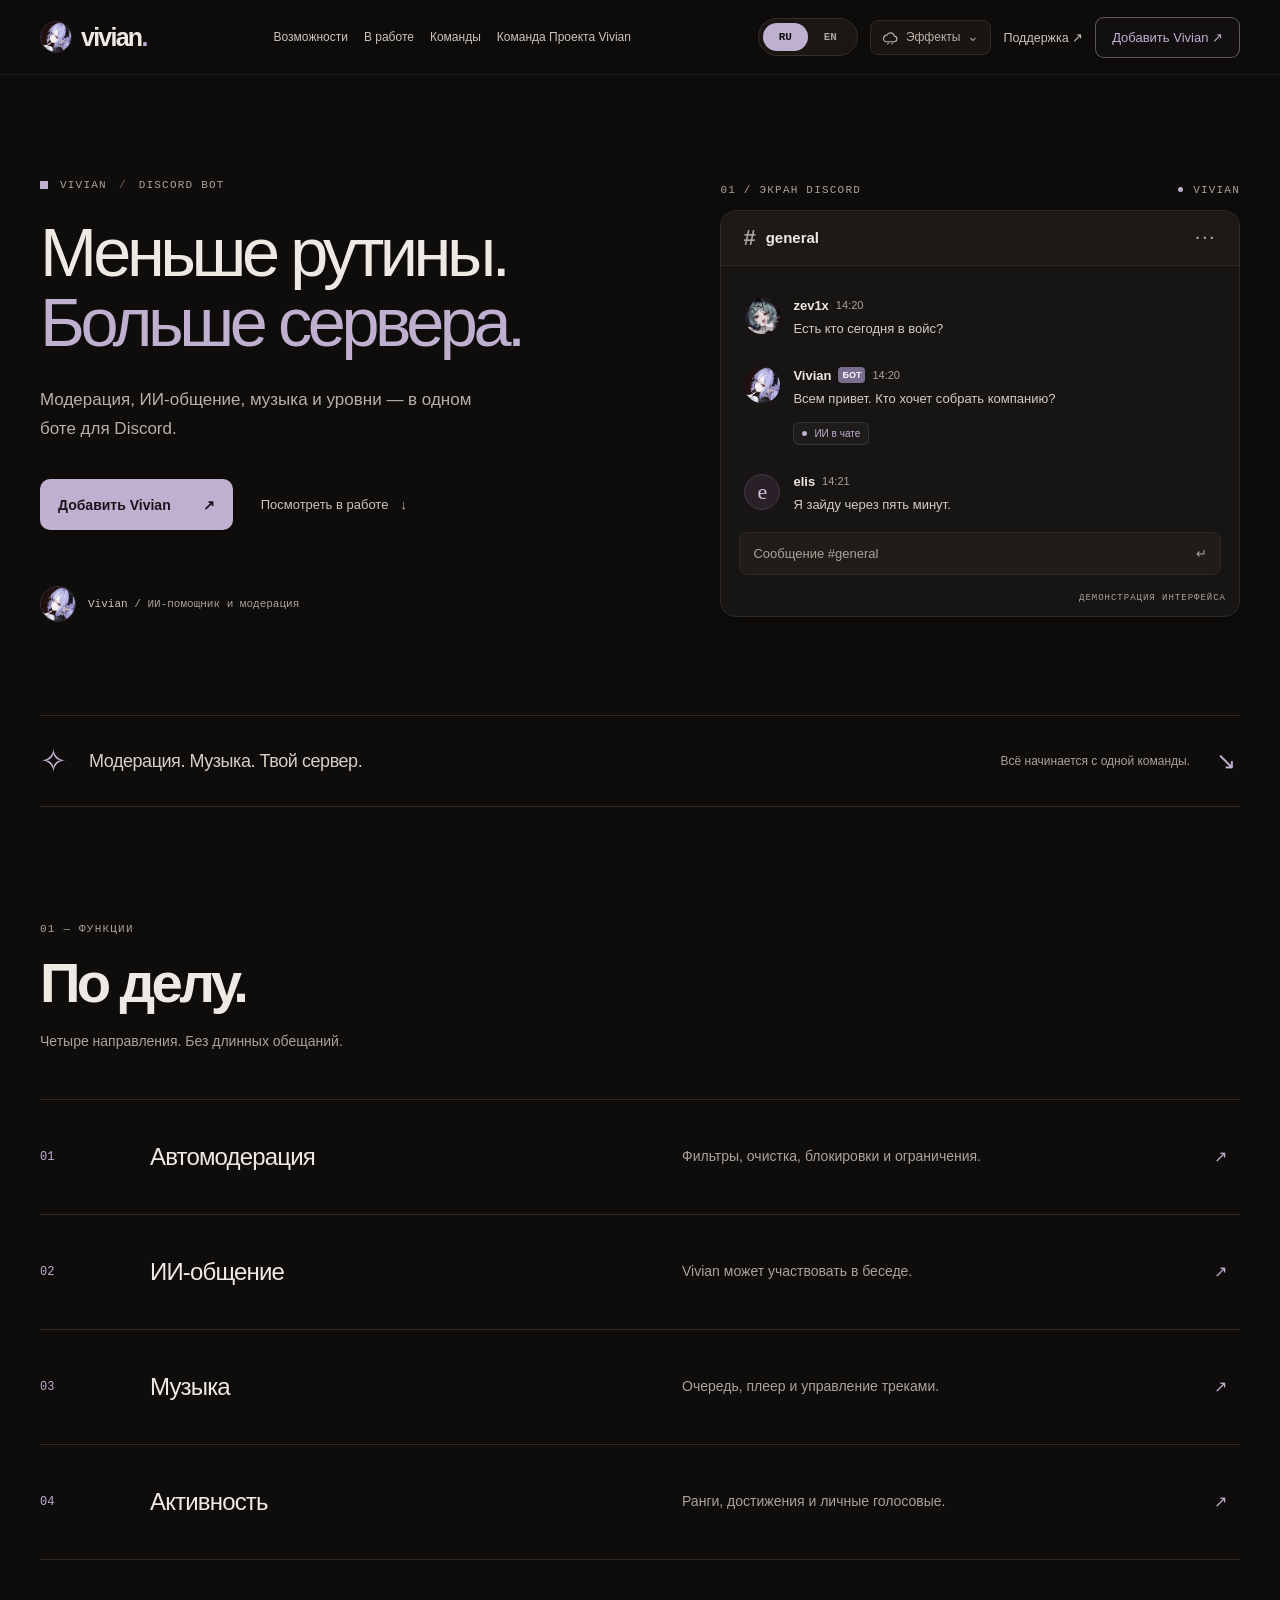
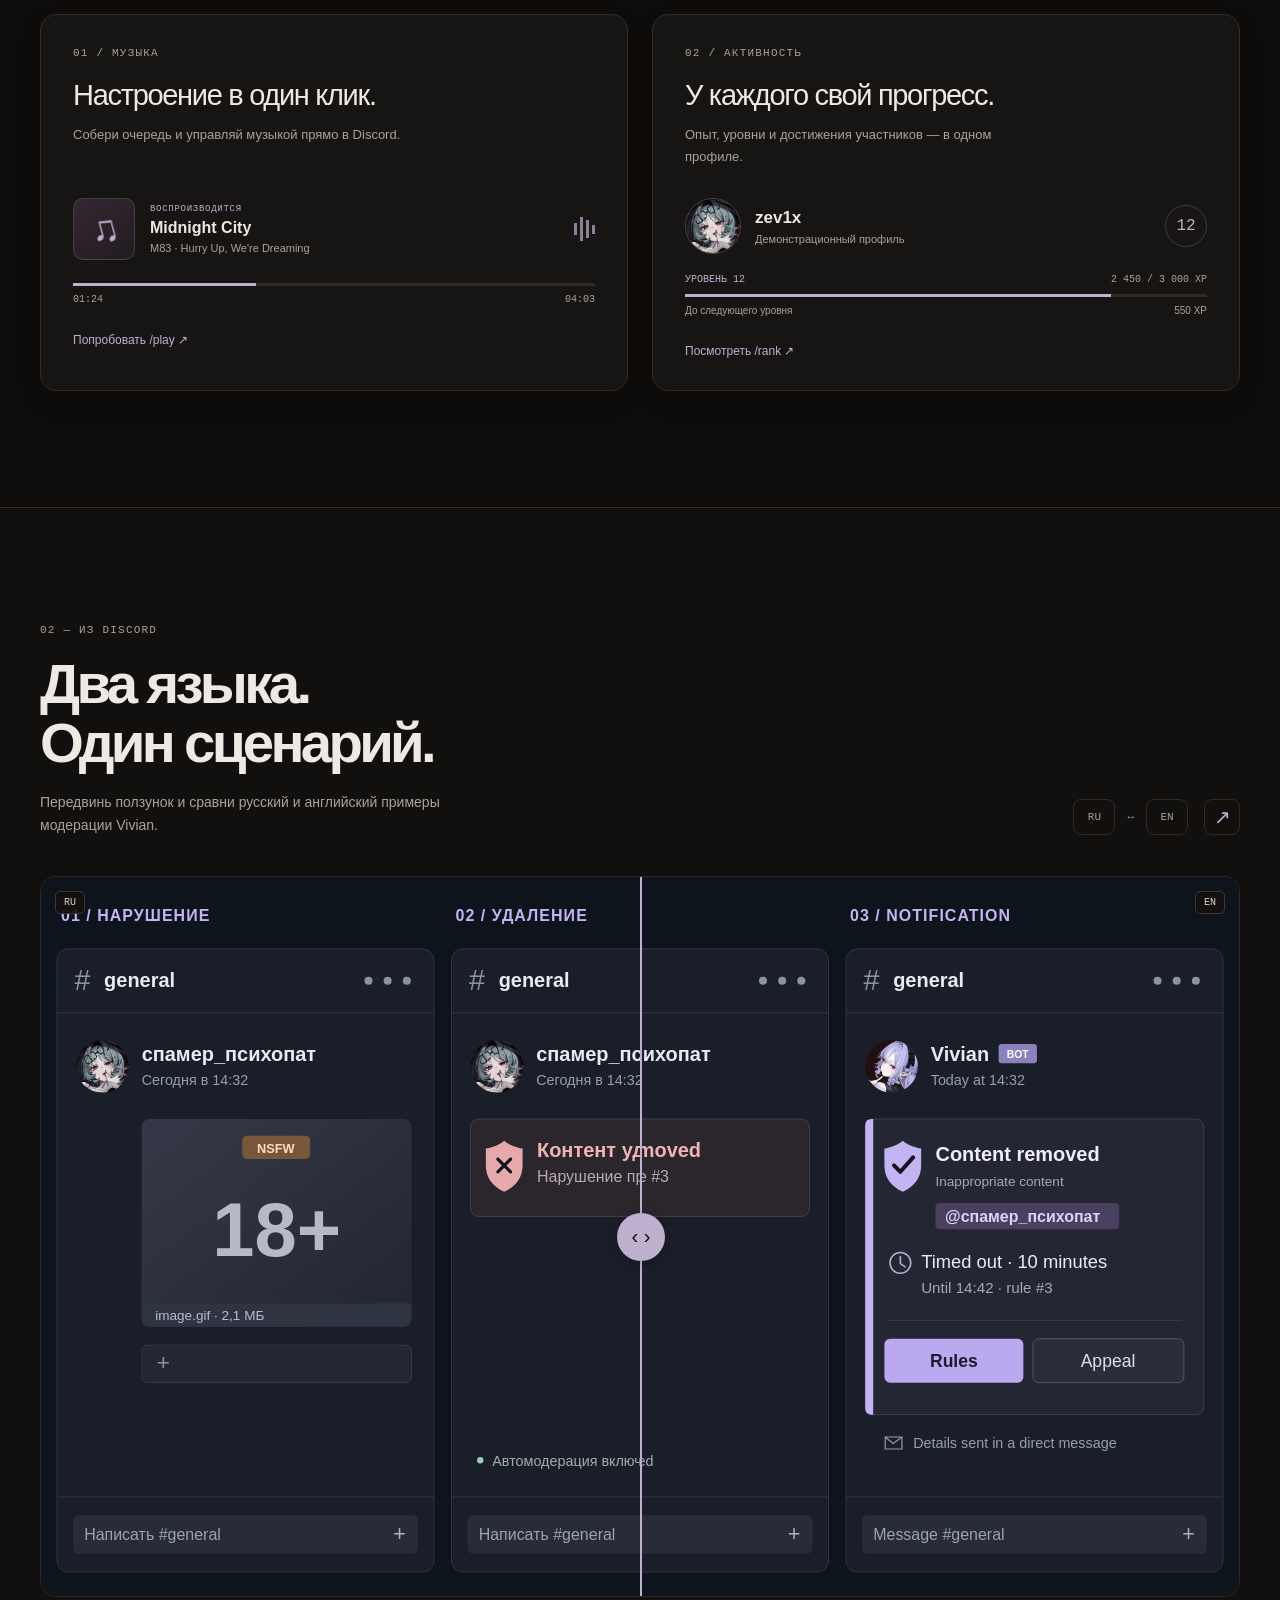
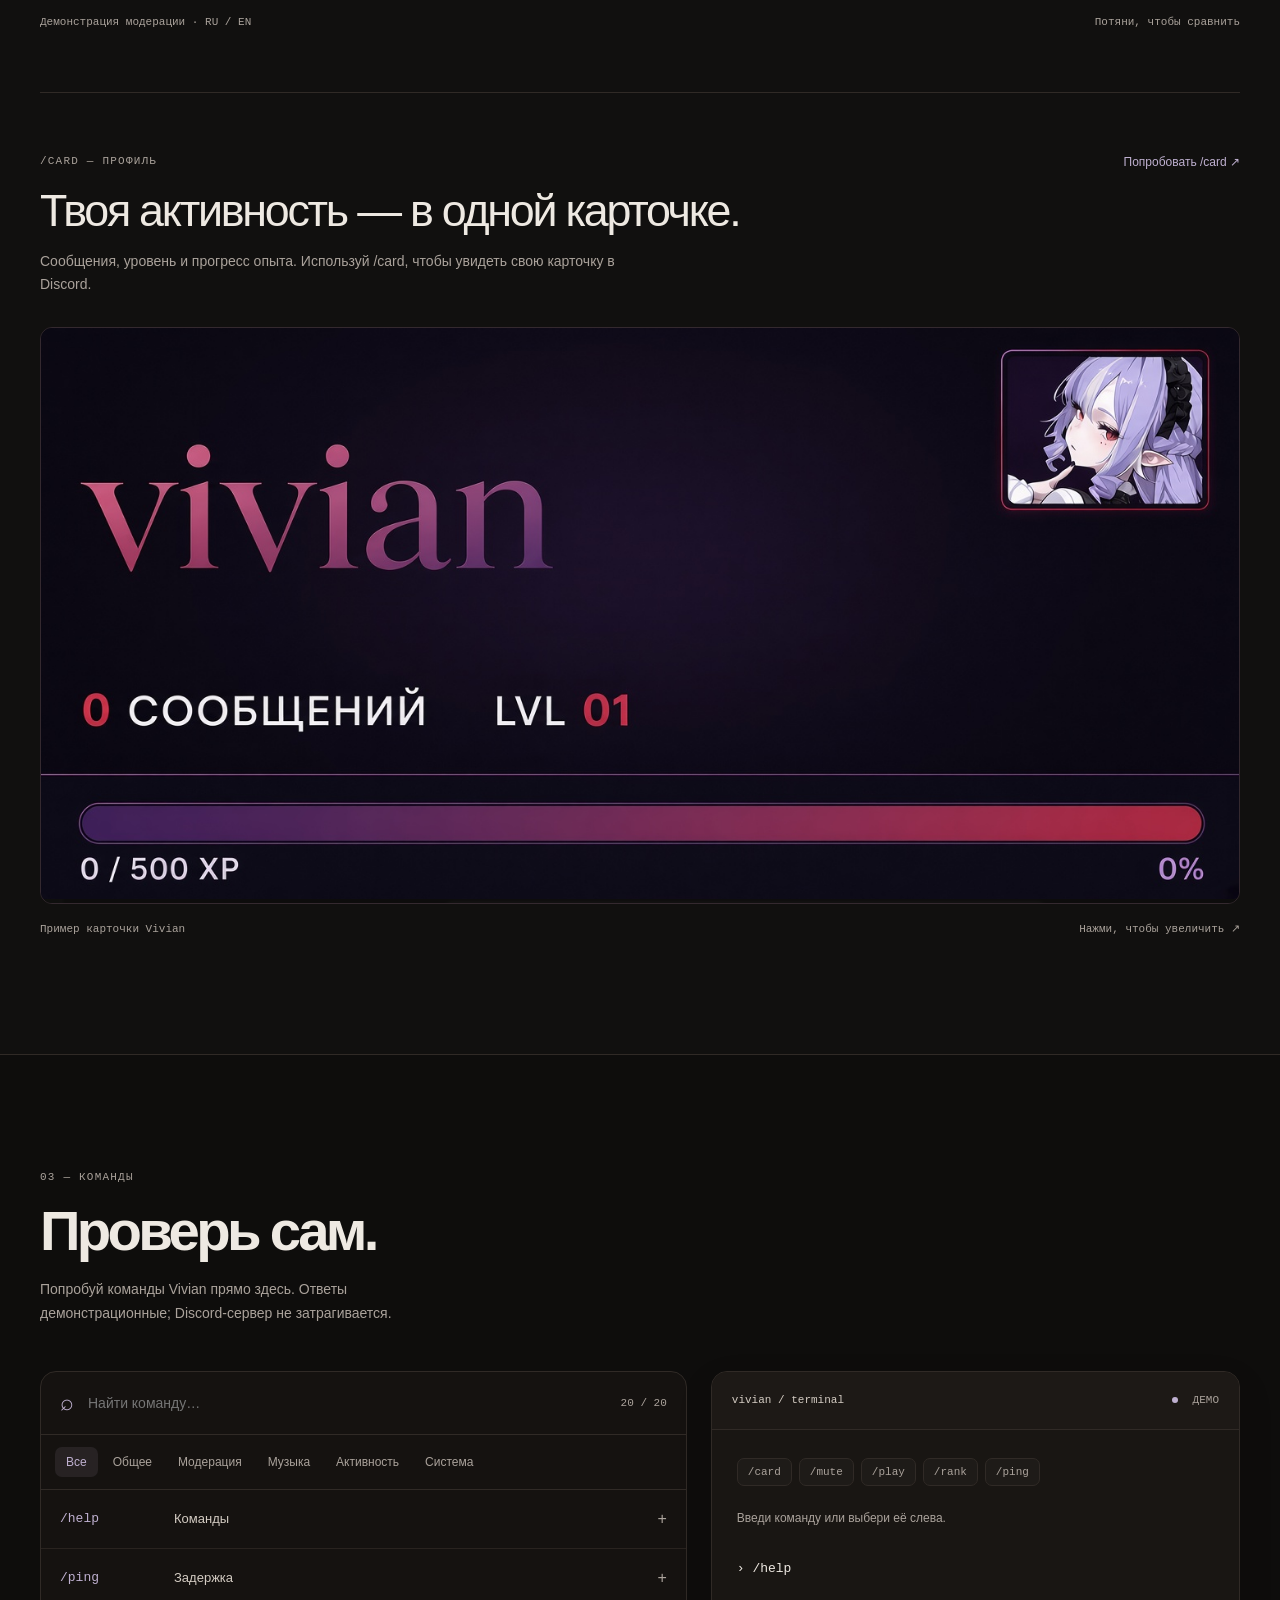
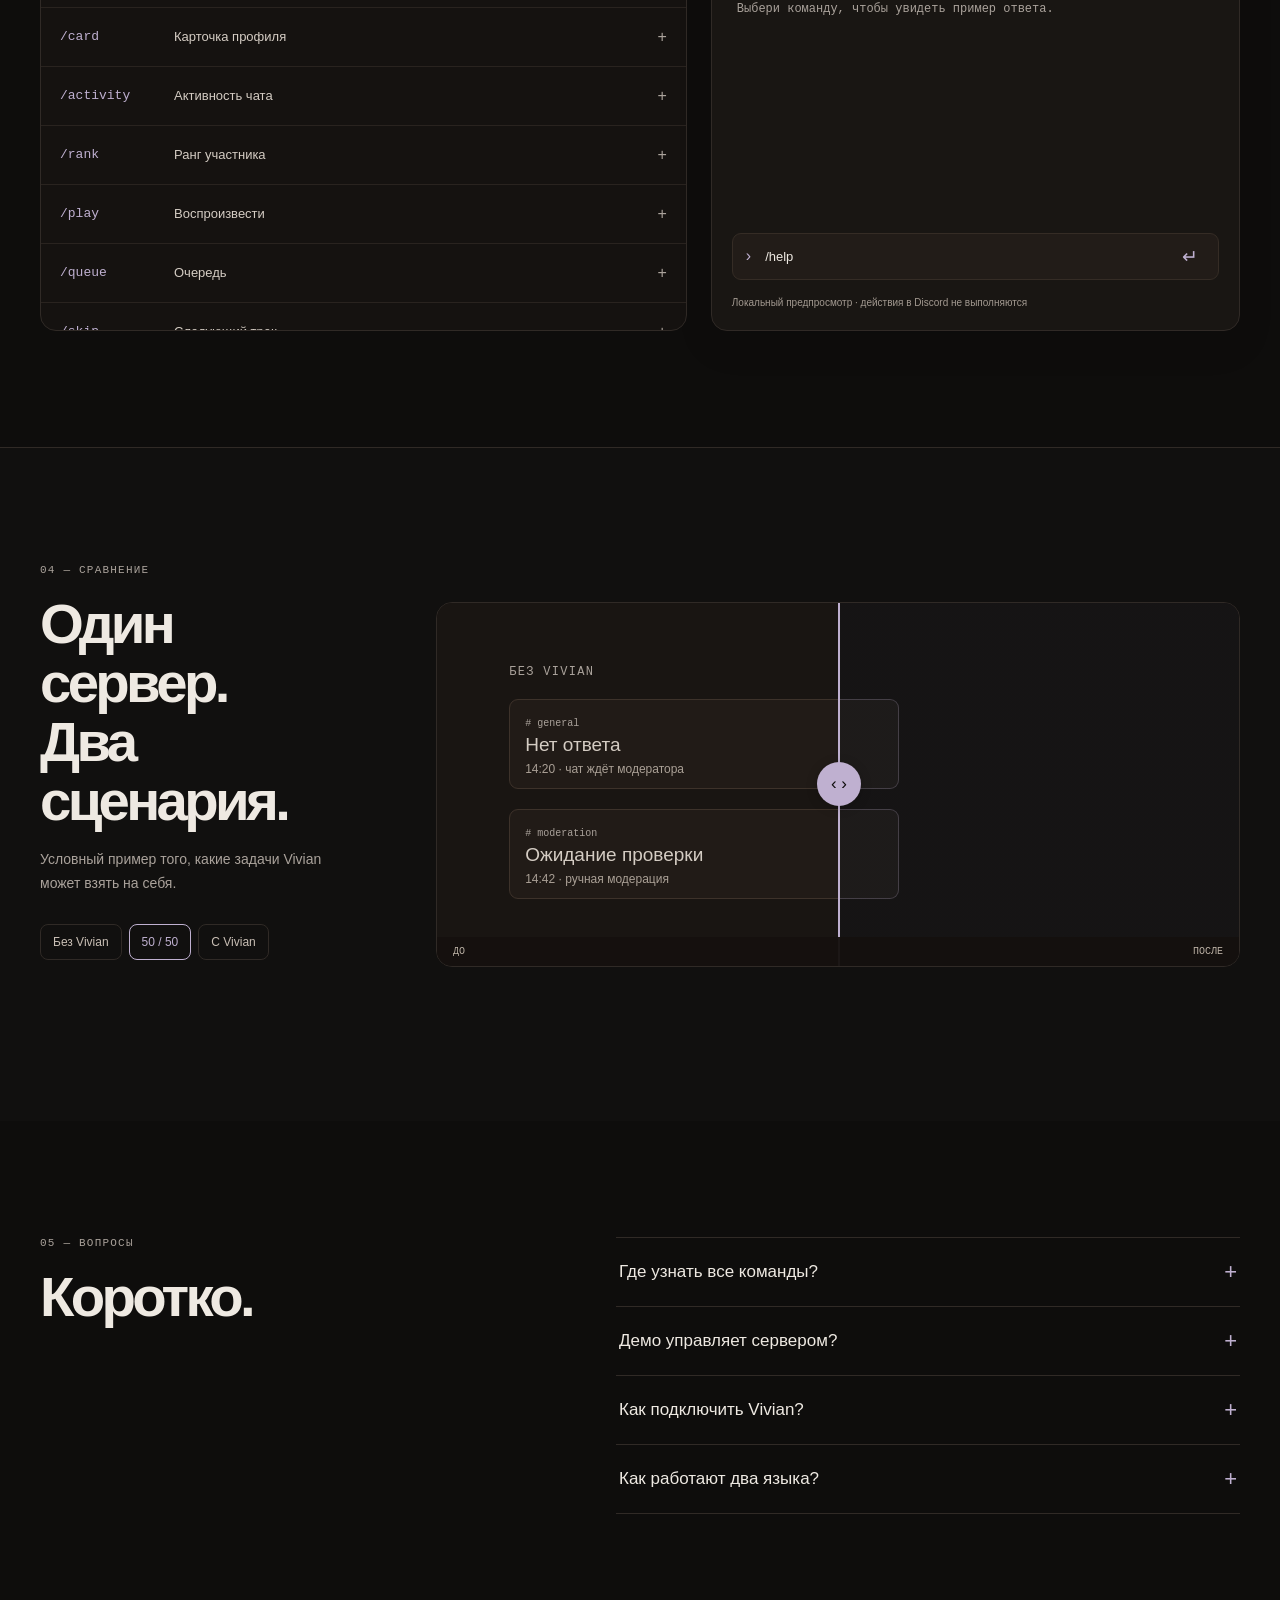
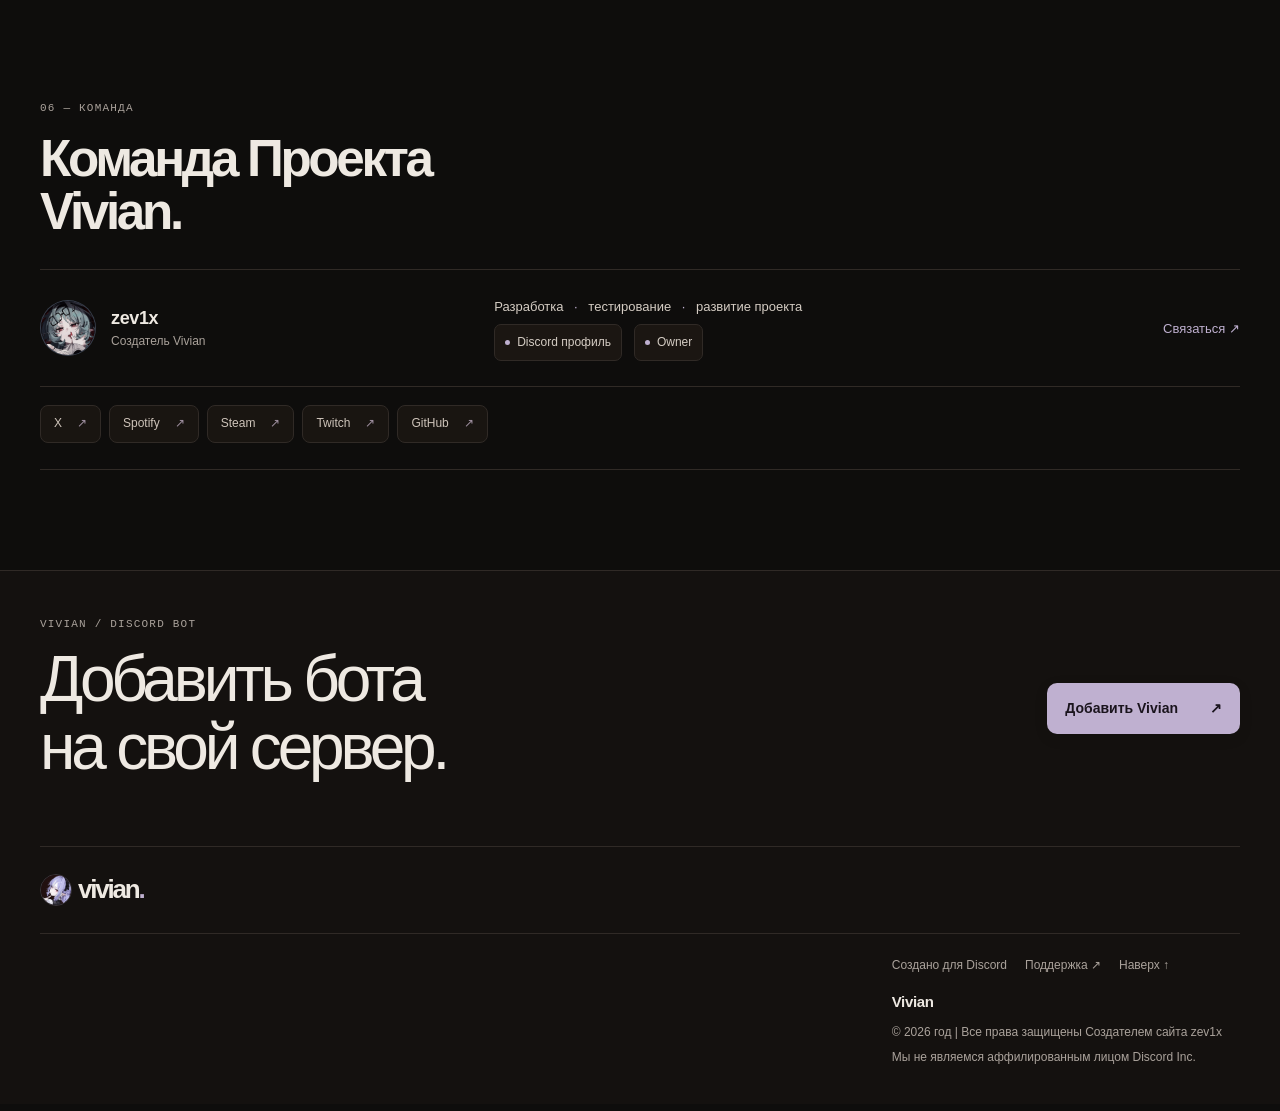
==== commit d9cd65d8: "Add files via upload" ====
--- a/index.html
+++ b/index.html
@@ -12,11 +12,11 @@
 <div class="weather-panel-note">Выбор сохранится на этом устройстве</div>
 </div></div><a class="subtle-link" href="https://discord.gg/d9XwE4tsXc" target="_blank" rel="noreferrer">Поддержка ↗</a><a class="small-cta" href="https://discord.com/oauth2/authorize?client_id=1553826513474945114" data-invite target="_blank" rel="noreferrer">Добавить Vivian ↗</a><details class="mobile-nav"><summary aria-label="Открыть меню"><span class="mobile-icon">☰</span></summary><div><a href="#capabilities">Возможности</a><a href="#preview">В работе</a><a href="#commands">Команды</a><a href="#team">Команда Проекта Vivian</a><a href="https://discord.gg/d9XwE4tsXc" target="_blank" rel="noreferrer">Поддержка ↗</a><a class="mobile-invite" href="https://discord.com/oauth2/authorize?client_id=1553826513474945114" data-invite target="_blank" rel="noreferrer">Добавить Vivian ↗</a></div></details></div></div></header>
 <main><section class="hero shell" id="top"><div class="hero-main"><div class="eyebrow"><span class="small-square"></span> VIVIAN <span class="slash">/</span> DISCORD BOT</div><h1><span class="hero-title-line">Меньше рутины.</span><em class="hero-title-line">Больше сервера.</em></h1><p>Модерация, ИИ-общение, музыка и уровни — в одном боте для Discord.</p><div class="hero-actions"><a class="primary-btn" href="https://discord.com/oauth2/authorize?client_id=1553826513474945114" data-invite target="_blank" rel="noreferrer">Добавить Vivian <span>↗</span></a><a class="plain-btn" href="#preview">Посмотреть в работе <span>↓</span></a></div><div class="hero-note"><img src="vivian-avatar.png" alt="Аватар Vivian"/><span>Vivian <span class="muted">/ ИИ-помощник и модерация</span></span></div></div>
-<div class="hero-demo"><div class="demo-label"><span>01 / ЭКРАН DISCORD</span><span class="line-dot"></span><span>VIVIAN</span></div><div class="chat-shell"><div class="chat-top"><span class="hash">#</span><span>general</span><span class="chat-right">···</span></div><div class="chat-rows"><div class="chat-line"><img class="round-avatar" src="zev1x-avatar.png" alt=""/><div><div class="name-line"><b>zev1x</b><time>14:20</time></div><p>Есть кто сегодня в войс?</p></div></div><div class="chat-line"><img class="round-avatar" src="vivian-avatar.png" alt=""/><div><div class="name-line"><b>Vivian</b><span class="bot-label">БОТ</span><time>14:20</time></div><p>Всем привет. Кто хочет собрать компанию?</p><div class="inline-tag"><span class="dot"></span> ИИ в чате</div></div></div><div class="chat-line"><img class="round-avatar" src="lumi-avatar.png" alt=""/><div><div class="name-line"><b>lumi</b><time>14:21</time></div><p>Я зайду через пять минут.</p></div></div></div><div class="chat-footer">Сообщение #general <span>↵</span></div><div class="mock-watermark">ДЕМОНСТРАЦИЯ ИНТЕРФЕЙСА</div></div></div></section>
+<div class="hero-demo"><div class="demo-label"><span>01 / ЭКРАН DISCORD</span><span class="line-dot"></span><span>VIVIAN</span></div><div class="chat-shell"><div class="chat-top"><span class="hash">#</span><span>general</span><span class="chat-right">···</span></div><div class="chat-rows"><div class="chat-line"><img class="round-avatar" src="zev1x-avatar.png" alt=""/><div><div class="name-line"><b>zev1x</b><time>14:20</time></div><p>Есть кто сегодня в войс?</p></div></div><div class="chat-line"><img class="round-avatar" src="vivian-avatar.png" alt=""/><div><div class="name-line"><b>Vivian</b><span class="bot-label">БОТ</span><time>14:20</time></div><p>Всем привет. Кто хочет собрать компанию?</p><div class="inline-tag"><span class="dot"></span> ИИ в чате</div></div></div><div class="chat-line"><div class="chat-initial" aria-hidden="true">e</div><div><div class="name-line"><b>elis</b><time>14:21</time></div><p>Я зайду через пять минут.</p></div></div></div><div class="chat-footer">Сообщение #general <span>↵</span></div><div class="mock-watermark">ДЕМОНСТРАЦИЯ ИНТЕРФЕЙСА</div></div></div></section>
 <div class="bot-strip shell"><span class="strip-star" aria-hidden="true">✧</span><p>Модерация. Музыка. Твой сервер.</p><span>Всё начинается с одной команды.</span><a href="#commands" aria-label="Команды">↘</a></div><section id="capabilities" class="shell section features-section"><div class="section-intro"><div class="index-label">01 — ФУНКЦИИ</div><h2>По делу.</h2><p>Четыре направления. Без длинных обещаний.</p></div><div class="feature-table"><div class="feature-row"><span class="feat-no">01</span><h3>Автомодерация</h3><p>Фильтры, очистка, блокировки и ограничения.</p><span class="feat-arrow">↗</span></div><div class="feature-row"><span class="feat-no">02</span><h3>ИИ-общение</h3><p>Vivian может участвовать в беседе.</p><span class="feat-arrow">↗</span></div><div class="feature-row"><span class="feat-no">03</span><h3>Музыка</h3><p>Очередь, плеер и управление треками.</p><span class="feat-arrow">↗</span></div><div class="feature-row"><span class="feat-no">04</span><h3>Активность</h3><p>Ранги, достижения и личные голосовые.</p><span class="feat-arrow">↗</span></div></div><div class="bot-extras"><article class="extra-card music-card"><div class="index-label">01 / МУЗЫКА</div><h3>Настроение в один клик.</h3><p>Собери очередь и управляй музыкой прямо в Discord.</p><div class="music-preview"><div class="album-art"><span aria-hidden="true">♫</span></div><div class="music-info"><small>ВОСПРОИЗВОДИТСЯ</small><strong>Midnight City</strong><span>M83 · Hurry Up, We're Dreaming</span></div><div class="equalizer" aria-hidden="true"><i></i><i></i><i></i><i></i></div></div><div class="music-timeline"><span></span></div><div class="music-times"><span>01:24</span><span>04:03</span></div><button type="button" class="extra-action" data-quick="/play midnight city">Попробовать /play ↗</button></article><article class="extra-card rank-card"><div class="index-label">02 / АКТИВНОСТЬ</div><h3>У каждого свой прогресс.</h3><p>Опыт, уровни и достижения участников — в одном профиле.</p><div class="rank-preview"><img src="zev1x-avatar.png" alt="Аватар zev1x"/><div><strong>zev1x</strong><span>Демонстрационный профиль</span></div><span class="rank-level">12</span></div><div class="rank-meta"><span>УРОВЕНЬ 12</span><span>2 450 / 3 000 XP</span></div><div class="rank-progress"><span></span></div><div class="rank-next">До следующего уровня <b>550 XP</b></div><button type="button" class="extra-action" data-quick="/rank @zev1x">Посмотреть /rank ↗</button></article></div></section>
 <section id="preview" class="section work-section"><div class="shell"><div class="preview-heading"><div class="section-intro work-intro"><div class="index-label">02 — ИЗ DISCORD</div><h2>Два языка.<br>Один сценарий.</h2><p>Передвинь ползунок и сравни русский и английский примеры модерации Vivian.</p></div><div class="preview-controls"><div class="preview-presets"><button type="button" data-preview-language="ru" lang="ru">RU</button><span aria-hidden="true">↔</span><button type="button" data-preview-language="en" lang="en">EN</button></div><button id="open-image" class="image-expand" type="button" aria-label="Увеличить пример модерации">↗</button></div></div><div class="preview-compare" id="preview-compare" style="--image-split:50%"><img class="preview-image-ru" src="moderation-ru.svg" width="1500" height="900" alt="Пример модерации Vivian на русском" loading="lazy"/><img class="preview-image-en" src="moderation-en.svg" width="1500" height="900" alt="Пример модерации Vivian на английском" loading="lazy"/><div class="preview-divider" id="preview-divider" aria-hidden="true"><span>‹ ›</span></div><input id="preview-range" class="preview-range" type="range" min="0" max="100" value="50" aria-label="Сравнение примеров на русском и английском"/><span class="preview-language-label label-ru" aria-hidden="true">RU</span><span class="preview-language-label label-en" aria-hidden="true">EN</span></div><div class="work-caption"><span>Демонстрация модерации · RU / EN</span><span>Потяни, чтобы сравнить</span></div><article class="card-feature" id="card-preview" aria-labelledby="profile-card-title"><div class="card-feature-heading"><div class="card-feature-copy"><div class="index-label">/CARD — ПРОФИЛЬ</div><h3 id="profile-card-title">Твоя активность — в одной карточке.</h3><p>Сообщения, уровень и прогресс опыта. Используй /card, чтобы увидеть свою карточку в Discord.</p></div><button type="button" class="extra-action" data-quick="/card">Попробовать /card ↗</button></div><button type="button" class="card-frame" data-open-card aria-label="Увеличить карточку Vivian"><img src="vivian-card.png" width="1460" height="701" alt="Карточка Vivian: сообщения, уровень и опыт" loading="lazy"/></button><div class="work-caption"><span>Пример карточки Vivian</span><span>Нажми, чтобы увеличить ↗</span></div></article></div><dialog class="image-dialog card-dialog" id="card-dialog" aria-label="Карточка профиля Vivian"><button type="button" id="close-card" class="dialog-close">Закрыть ×</button><img src="vivian-card.png" width="1460" height="701" alt="Карточка Vivian: сообщения, уровень и опыт"/></dialog><dialog class="image-dialog" id="image-dialog" aria-label="Полноэкранный пример модерации Vivian"><button type="button" id="close-image" class="dialog-close">Закрыть ×</button><img id="dialog-preview-image" src="moderation-ru.svg" width="1500" height="900" alt="Полноэкранный пример модерации Vivian"/></dialog></section>
 <section id="commands" class="section shell commands-section"><div class="section-intro"><div class="index-label">03 — КОМАНДЫ</div><h2>Проверь сам.</h2><p>Попробуй команды Vivian прямо здесь. Ответы демонстрационные; Discord-сервер не затрагивается.</p></div><div class="command-layout"><div class="command-browser"><div class="command-search"><span>⌕</span><input id="command-query" aria-label="Поиск команд Vivian" type="search" placeholder="Найти команду…"/><small id="command-count">20 / 20</small></div><div class="category-tabs" aria-label="Категории команд"><button type="button" class="active" aria-pressed="true" data-group="Все">Все</button><button type="button" class="" aria-pressed="false" data-group="Общее">Общее</button><button type="button" class="" aria-pressed="false" data-group="Модерация">Модерация</button><button type="button" class="" aria-pressed="false" data-group="Музыка">Музыка</button><button type="button" class="" aria-pressed="false" data-group="Активность">Активность</button><button type="button" class="" aria-pressed="false" data-group="Система">Система</button></div><div class="command-list" id="command-list"><details class="command-item" data-category="Общее"><summary><code>/help</code><span>Команды</span><span class="item-plus">+</span></summary><p>Список команд и возможностей Vivian. <button type="button" class="try-command" data-try="/help">Попробовать ↗</button></p></details><details class="command-item" data-category="Общее"><summary><code>/ping</code><span>Задержка</span><span class="item-plus">+</span></summary><p>Проверить отклик Discord. <button type="button" class="try-command" data-try="/ping">Попробовать ↗</button></p></details><details class="command-item" data-category="Активность"><summary><code>/card</code><span>Карточка профиля</span><span class="item-plus">+</span></summary><p>Показать карточку с сообщениями, уровнем и опытом. <button type="button" class="try-command" data-try="/card">Попробовать ↗</button></p></details><details class="command-item" data-category="Активность"><summary><code>/activity</code><span>Активность чата</span><span class="item-plus">+</span></summary><p>Показать активность участников сервера. <button type="button" class="try-command" data-try="/activity">Попробовать ↗</button></p></details><details class="command-item" data-category="Активность"><summary><code>/rank</code><span>Ранг участника</span><span class="item-plus">+</span></summary><p>Открыть опыт и достижения участника. <button type="button" class="try-command" data-try="/rank">Попробовать ↗</button></p></details><details class="command-item" data-category="Музыка"><summary><code>/play</code><span>Воспроизвести</span><span class="item-plus">+</span></summary><p>Найти трек и добавить в очередь. <button type="button" class="try-command" data-try="/play">Попробовать ↗</button></p></details><details class="command-item" data-category="Музыка"><summary><code>/queue</code><span>Очередь</span><span class="item-plus">+</span></summary><p>Посмотреть текущий трек и очередь. <button type="button" class="try-command" data-try="/queue">Попробовать ↗</button></p></details><details class="command-item" data-category="Музыка"><summary><code>/skip</code><span>Следующий трек</span><span class="item-plus">+</span></summary><p>Пропустить текущий трек. <button type="button" class="try-command" data-try="/skip">Попробовать ↗</button></p></details><details class="command-item" data-category="Музыка"><summary><code>/pause</code><span>Пауза</span><span class="item-plus">+</span></summary><p>Приостановить воспроизведение. <button type="button" class="try-command" data-try="/pause">Попробовать ↗</button></p></details><details class="command-item" data-category="Музыка"><summary><code>/resume</code><span>Продолжить</span><span class="item-plus">+</span></summary><p>Возобновить музыку. <button type="button" class="try-command" data-try="/resume">Попробовать ↗</button></p></details><details class="command-item" data-category="Музыка"><summary><code>/stop</code><span>Остановить</span><span class="item-plus">+</span></summary><p>Остановить очередь и отключить плеер. <button type="button" class="try-command" data-try="/stop">Попробовать ↗</button></p></details><details class="command-item" data-category="Модерация"><summary><code>/mute</code><span>Мут участника</span><span class="item-plus">+</span></summary><p>Ограничить участника на заданное время. <button type="button" class="try-command" data-try="/mute @zev1x 10m">Попробовать ↗</button></p></details><details class="command-item" data-category="Модерация"><summary><code>/unmute</code><span>Снять мут</span><span class="item-plus">+</span></summary><p>Вернуть участнику возможность писать. <button type="button" class="try-command" data-try="/unmute @zev1x">Попробовать ↗</button></p></details><details class="command-item" data-category="Модерация"><summary><code>/ban</code><span>Блокировка</span><span class="item-plus">+</span></summary><p>Заблокировать участника. Требуются права. <button type="button" class="try-command" data-try="/ban">Попробовать ↗</button></p></details><details class="command-item" data-category="Модерация"><summary><code>/kick</code><span>Удалить участника</span><span class="item-plus">+</span></summary><p>Исключить участника с сервера. <button type="button" class="try-command" data-try="/kick">Попробовать ↗</button></p></details><details class="command-item" data-category="Модерация"><summary><code>/clear</code><span>Очистить сообщения</span><span class="item-plus">+</span></summary><p>Удалить последние сообщения. <button type="button" class="try-command" data-try="/clear">Попробовать ↗</button></p></details><details class="command-item" data-category="Модерация"><summary><code>/slowmode</code><span>Медленный режим</span><span class="item-plus">+</span></summary><p>Установить задержку между сообщениями. <button type="button" class="try-command" data-try="/slowmode">Попробовать ↗</button></p></details><details class="command-item" data-category="Модерация"><summary><code>/lock</code><span>Закрыть канал</span><span class="item-plus">+</span></summary><p>Ограничить отправку сообщений в канале. <button type="button" class="try-command" data-try="/lock">Попробовать ↗</button></p></details><details class="command-item" data-category="Модерация"><summary><code>/unlock</code><span>Открыть канал</span><span class="item-plus">+</span></summary><p>Снять ограничение на отправку сообщений. <button type="button" class="try-command" data-try="/unlock">Попробовать ↗</button></p></details><details class="command-item" data-category="Система"><summary><code>/veyr</code><span>Панель VEYR</span><span class="item-plus">+</span></summary><p>Открыть панель состояния сервера. <button type="button" class="try-command" data-try="/veyr">Попробовать ↗</button></p></details><p id="empty-search" class="empty-search" hidden>Ничего не найдено.</p></div></div>
 <div class="console"><div class="console-head"><span>vivian / terminal</span><span class="status-small"><i></i> DEMO</span></div><div class="console-body"><div class="quick-commands" aria-label="Быстрый запуск"><button type="button" data-quick="/card">/card</button><button type="button" data-quick="/mute @zev1x 10m">/mute</button><button type="button" data-quick="/play midnight city">/play</button><button type="button" data-quick="/rank @zev1x">/rank</button><button type="button" data-quick="/ping">/ping</button></div><p class="console-dim">Введи команду или выбери её слева.</p><div class="example-code" id="command-result"><div class="initial-terminal"><span class="terminal-command">› /help</span><p>Выбери команду, чтобы увидеть пример ответа.</p></div></div></div><form class="terminal-form" id="demo-form"><span>›</span><input id="demo-input" aria-label="Ввести демонстрационную команду" value="/help" spellcheck="false"/><button type="submit" aria-label="Выполнить команду">↵</button></form><div class="console-foot">Локальный предпросмотр · действия в Discord не выполняются</div></div></div></section>
 <section id="compare" class="section compare-section"><div class="shell compare-grid"><div class="section-intro"><div class="index-label">04 — СРАВНЕНИЕ</div><h2>Один сервер.<br>Два сценария.</h2><p>Условный пример того, какие задачи Vivian может взять на себя.</p><div class="preset-buttons"><label><input type="radio" name="compare-view" value="100"/><span>Без Vivian</span></label><label><input type="radio" name="compare-view" value="50" checked/><span>50 / 50</span></label><label><input type="radio" name="compare-view" value="0"/><span>С Vivian</span></label></div></div><div class="compare-widget" id="compare-widget" style="--split:50%"><div class="compare-scene before"><div class="scenario-tag">БЕЗ VIVIAN</div><div class="scenario-box"><small># general</small><strong>Нет ответа</strong><p>14:20 · чат ждёт модератора</p></div><div class="scenario-box"><small># moderation</small><strong>Ожидание проверки</strong><p>14:42 · ручная модерация</p></div></div><div class="compare-scene after"><div class="scenario-tag">С VIVIAN</div><div class="scenario-box"><small># general</small><strong>Vivian отвечает</strong><p>14:20 · разговор продолжается</p></div><div class="scenario-box"><small># moderation</small><strong>Нарушение обработано</strong><p>14:42 · уведомление отправлено</p></div></div><div class="compare-divider"><span>‹ ›</span></div><input class="compare-hitbox" id="compare-range" type="range" min="0" max="100" value="50" aria-label="Передвинуть границу сравнения"/><div class="compare-footer"><span>ДО</span><span>ПОСЛЕ</span></div></div></div></section>
-<section class="section shell questions" id="faq"><div class="section-intro"><div class="index-label">05 — ВОПРОСЫ</div><h2>Коротко.</h2></div><div class="faq-list"><details><summary>Где узнать все команды? <span>+</span></summary><p>В Discord используй <code>/help</code>. На этой странице есть поиск по командам.</p></details><details><summary>Демо управляет сервером? <span>+</span></summary><p>Нет. Команды на сайте — локальная демонстрация. Они не выполняют действия в Discord.</p></details><details><summary>Как подключить Vivian? <span>+</span></summary><p>Перейди по кнопке «Добавить Vivian». Выбери сервер и подтверди добавление в Discord.</p></details><details><summary>Как работают два языка? <span>+</span></summary><p>Переключатель RU / EN переводит весь сайт. Ползунок в блоке модерации позволяет сравнить оба примера.</p></details></div></section><section id="team" class="section shell team-section"><div class="section-intro"><div class="index-label">06 — КОМАНДА</div><h2>Команда Проекта Vivian.</h2></div><div class="team-list"><div class="team-entry"><div class="team-identity"><img class="team-avatar" src="zev1x-avatar.png" alt="Аватар zev1x"><div class="name-role"><a href="https://discord.com/users/1515028662452224074" target="_blank" rel="noopener noreferrer" class="team-profile-link" aria-label="Профиль zev1x в Discord"><strong>zev1x</strong></a><span>Создатель Vivian</span></div></div><div class="team-stack"><div class="team-details">Разработка <span class="team-dot">·</span> тестирование <span class="team-dot">·</span> развитие проекта</div><div class="team-meta"><span class="team-badge"><i></i> Discord профиль</span><span class="team-badge"><i></i> Owner</span></div></div><a href="https://discord.com/users/1515028662452224074" target="_blank" rel="noopener noreferrer" class="team-link">Связаться ↗</a></div><div class="team-entry"><div class="team-identity"><img class="team-avatar" src="lumi-avatar.png" alt="Аватар lumi"><div class="name-role"><a href="https://discord.com/users/1375393327175696447" target="_blank" rel="noopener noreferrer" class="team-profile-link" aria-label="Профиль lumi в Discord"><strong>lumi</strong></a><span>Участник команды Vivian</span></div></div><div class="team-stack"><div class="team-details">Поддержка <span class="team-dot">·</span> участие в развитии <span class="team-dot">·</span> команда</div><div class="team-meta"><span class="team-badge"><i></i> Discord профиль</span><span class="team-badge"><i></i> Team</span></div></div><a href="https://discord.com/users/1375393327175696447" target="_blank" rel="noopener noreferrer" class="team-link">Связаться ↗</a></div></div></section></main>
+<section class="section shell questions" id="faq"><div class="section-intro"><div class="index-label">05 — ВОПРОСЫ</div><h2>Коротко.</h2></div><div class="faq-list"><details><summary>Где узнать все команды? <span>+</span></summary><p>В Discord используй <code>/help</code>. На этой странице есть поиск по командам.</p></details><details><summary>Демо управляет сервером? <span>+</span></summary><p>Нет. Команды на сайте — локальная демонстрация. Они не выполняют действия в Discord.</p></details><details><summary>Как подключить Vivian? <span>+</span></summary><p>Перейди по кнопке «Добавить Vivian». Выбери сервер и подтверди добавление в Discord.</p></details><details><summary>Как работают два языка? <span>+</span></summary><p>Переключатель RU / EN переводит весь сайт. Ползунок в блоке модерации позволяет сравнить оба примера.</p></details></div></section><section id="team" class="section shell team-section"><div class="section-intro"><div class="index-label">06 — КОМАНДА</div><h2>Команда Проекта Vivian.</h2></div><div class="team-list"><div class="team-entry"><div class="team-identity"><img class="team-avatar" src="zev1x-avatar.png" alt="Аватар zev1x"><div class="name-role"><a href="https://discord.com/users/1515028662452224074" target="_blank" rel="noopener noreferrer" class="team-profile-link" aria-label="Профиль zev1x в Discord"><strong>zev1x</strong></a><span>Создатель Vivian</span></div></div><div class="team-stack"><div class="team-details">Разработка <span class="team-dot">·</span> тестирование <span class="team-dot">·</span> развитие проекта</div><div class="team-meta"><span class="team-badge"><i></i> Discord профиль</span><span class="team-badge"><i></i> Owner</span></div></div><a href="https://discord.com/users/1515028662452224074" target="_blank" rel="noopener noreferrer" class="team-link">Связаться ↗</a><nav class="team-socials" aria-label="Страницы zev1x"><a href="https://x.com/aeziyaaa" target="_blank" rel="noopener noreferrer" aria-label="zev1x в X"><span>X</span><span aria-hidden="true">↗</span></a><a href="https://open.spotify.com/user/31klpiztydcvcvrmlfqnz76p3wwm" target="_blank" rel="noopener noreferrer" aria-label="zev1x в Spotify"><span>Spotify</span><span aria-hidden="true">↗</span></a><a href="https://steamcommunity.com/profiles/76561198764413497" target="_blank" rel="noopener noreferrer" aria-label="zev1x в Steam"><span>Steam</span><span aria-hidden="true">↗</span></a><a href="https://www.twitch.tv/zev1_x" target="_blank" rel="noopener noreferrer" aria-label="zev1x в Twitch"><span>Twitch</span><span aria-hidden="true">↗</span></a><a href="https://github.com/shyvqqe" target="_blank" rel="noopener noreferrer" aria-label="zev1x в GitHub"><span>GitHub</span><span aria-hidden="true">↗</span></a></nav></div></div></section></main>
 <footer class="footer"><div class="shell"><div class="footer-main"><div><div class="index-label">VIVIAN / DISCORD BOT</div><h2>Добавить бота<br>на свой сервер.</h2></div><a class="primary-btn" href="https://discord.com/oauth2/authorize?client_id=1553826513474945114" data-invite target="_blank" rel="noreferrer">Добавить Vivian <span>↗</span></a></div><div class="footer-bar"><a class="brand" href="#top"><span class="mark"><img src="vivian-avatar.png" alt="" width="32" height="32"/></span><span>vivian<span class="brand-period">.</span></span></a></div><div class="footer-legal"><div class="footer-legal-content"><div class="footer-legal-links"><span>Создано для Discord</span><a href="https://discord.gg/d9XwE4tsXc" target="_blank" rel="noreferrer">Поддержка ↗</a><a href="#top">Наверх ↑</a></div><div class="footer-legal-name">Vivian</div><div>© 2026 год | Все права защищены Создателем сайта <a href="https://discord.com/users/1515028662452224074" target="_blank" rel="noopener noreferrer" class="footer-author-link">zev1x</a></div><div>Мы не являемся аффилированным лицом Discord Inc.</div></div></div></div></footer><script src="i18n.js" defer></script><script src="site.js" defer></script><script src="weather.js" defer></script></body></html>
--- a/theme.css
+++ b/theme.css
@@ -1,110 +1,112 @@
-:root{
-  --bg:#0e0d0c;
-  --panel:#1b1816;
-  --surface:#171513;
-  --ink:#eee9e2;
-  --muted:#aaa29b;
-  --accent:#bfb0d0;
-  --accent-hover:#d0c3dd;
-  --line:#302a26;
-  --thin:rgba(238,233,226,.09);
-  --accent-rgb:191,176,208;
-  --bg-rgb:14,13,12;
-  --ease-out:cubic-bezier(.22,1,.36,1);
-}
-body{background:var(--bg);color:var(--ink);color-scheme:dark}
-.header{background:rgba(var(--bg-rgb),.88);border-bottom-color:rgba(238,233,226,.07);backdrop-filter:blur(16px);-webkit-backdrop-filter:blur(16px)}
-.nav a,.subtle-link,.plain-btn,.hero-note{color:#ccc4bc}
-.hero-main>p{color:#b9b0a7}
-.eyebrow,.hash,.name-line time,.chat-footer,.console-foot,.initial-terminal p,.footer-legal,.scenario-tag,.scenario-box small{color:var(--muted)}
-.slash{color:#6f655e}
-.hero-main{animation:quiet-intro .48s var(--ease-out) both}
-.hero-demo{animation:quiet-intro .54s var(--ease-out) .06s both}
-.hero-title-line,.language-changing main{animation:none}
-.chat-shell,.command-browser,.console,.extra-card,.compare-widget,.preview-compare{border-color:var(--line);border-radius:16px;overflow:hidden}
-.chat-shell{background:var(--surface);box-shadow:0 16px 42px rgba(0,0,0,.16)}
-.chat-top{background:#1c1916;border-color:var(--line)}
-.chat-footer{background:#211c18;border:1px solid var(--line);border-radius:8px}
-.chat-line p,.command-item summary>span:nth-child(2),.console-head,.team-details,.team-meta,.team-badge,.scenario-box strong{color:#d4ccc3}
-.bot-label,.terminal-output strong small{background:#796d8e;color:#faf6ff;border-radius:4px}
-.inline-tag{background:rgba(var(--accent-rgb),.045);border-color:rgba(var(--accent-rgb),.16);border-radius:6px}
-.hero-note img,.brand .mark img,.team-avatar{border-color:rgba(var(--accent-rgb),.22)}
-.primary-btn,.small-cta,.plain-btn,.image-expand,.preview-presets>button,.preset-buttons label span,.weather-trigger,.dialog-close,.quick-commands button,.category-tabs button{transition:background-color .18s ease,color .18s ease,border-color .18s ease,transform .28s var(--ease-out),box-shadow .18s ease}
-.primary-btn{border-radius:10px;color:#1a141d;box-shadow:0 4px 14px rgba(0,0,0,.1)}
-.primary-btn:hover{background:var(--accent-hover);transform:translateY(-1px)}
-.primary-btn:active,.small-cta:active,.image-expand:active,.quick-commands button:active{transform:scale(.98);transition-duration:.1s}
-.primary-btn>span,.plain-btn>span{transition:transform .28s var(--ease-out)}
-.primary-btn:hover>span{transform:translate(1px,-1px)}
-.plain-btn:hover>span{transform:translateY(2px)}
-.small-cta{border-radius:9px;border-color:rgba(var(--accent-rgb),.44);background:rgba(var(--accent-rgb),.025)}
-.small-cta:hover{background:rgba(var(--accent-rgb),.1);color:var(--ink);border-color:rgba(var(--accent-rgb),.7)}
-.language-switch{background:#191613;border-color:#342d28}
-.language-thumb{box-shadow:none;transition:transform .32s var(--ease-out)}
-.language-switch button{transition:color .18s ease}
-.bot-strip{border-color:var(--line)}
-.bot-strip p{color:#d7cfc6}
-.feature-row{transition:background-color .18s ease}
-.feature-row:hover{padding-inline:0;background:rgba(238,233,226,.022)}
-.extra-card{background:var(--surface);box-shadow:0 10px 32px rgba(0,0,0,.07)}
-.album-art{border-color:rgba(var(--accent-rgb),.19);border-radius:10px;background:linear-gradient(145deg,#342731,#211c20)}
-.equalizer i{animation:none;opacity:.7}
-.rank-level{border-color:rgba(var(--accent-rgb),.24)}
-.work-section,.compare-section{background:#11100f;border-color:var(--line)}
-.preview-compare{background:#151210}
-.preview-presets>button,.image-expand{border-radius:8px}
-.preview-language-label{background:rgba(20,17,15,.94);border-color:#40362f;color:#ded5cb;border-radius:5px}
-.preview-divider>span,.compare-divider span{box-shadow:0 2px 12px rgba(0,0,0,.18)}
-.preview-compare.is-sliding .preview-image-en{transition:clip-path .42s var(--ease-out)}
-.preview-compare.is-sliding .preview-divider{transition:left .42s var(--ease-out)}
-.command-browser{background:#151210}
-.command-search{border-color:var(--line)}
-.category-tabs{border-color:var(--line)}
-.category-tabs button{border-radius:7px}
-.category-tabs button.active{background:rgba(var(--accent-rgb),.1)}
-.command-item{border-color:#29231f}
-.command-item summary:hover{background:rgba(238,233,226,.025)}
-.command-item .item-plus,.faq-list summary span{transition:transform .24s var(--ease-out)}
-.command-item[open]>p,.faq-list details[open]>p{animation:detail-enter .2s var(--ease-out)}
-.console{background:#191613;box-shadow:0 14px 36px rgba(0,0,0,.1);backdrop-filter:none}
-.console-head{background:#1d1916;border-color:var(--line)}
-.quick-commands button{background:rgba(238,233,226,.02);border-radius:7px}
-.quick-commands button:hover{background:rgba(var(--accent-rgb),.06)}
-.terminal-form{background:#221c18;border-color:#352c25;border-radius:9px}
-.terminal-output{animation:detail-enter .24s var(--ease-out)}
-.console-foot{color:#a29990}
-.compare-widget{background:#171310}
-.compare-scene.before{background:#191512;color:#d6cec4}
-.compare-scene.after{background:linear-gradient(rgba(var(--accent-rgb),.045),rgba(var(--accent-rgb),.045)),var(--bg);color:var(--ink)}
-.scenario-box{background:#211b17;border-color:#3d322a;border-radius:9px}
-.scenario-box p,.after .scenario-box p{color:#aaa096}
-.after .scenario-box{background:linear-gradient(rgba(var(--accent-rgb),.04),rgba(var(--accent-rgb),.04)),var(--surface);border-color:rgba(var(--accent-rgb),.24)}
-.compare-footer{background:#15110ff5;color:#bbb0a4}
-.compare-widget.is-sliding .compare-scene{transition:clip-path .42s var(--ease-out)}
-.compare-widget.is-sliding .compare-divider{transition:left .42s var(--ease-out)}
-.preset-buttons label span{border-radius:8px;color:#c9bfb5}
-.preset-buttons label:hover span{background:rgba(238,233,226,.025)}
-.team-badge{border-radius:7px;background:#1b1612}
-.team-profile-link,.footer-author-link{transition:color .18s ease}
-.weather-trigger{background:#191512;border-color:var(--line);border-radius:8px;color:#bcb1a6}
-.weather-panel,.mobile-nav>div{border-radius:12px;background:#1c1713;border-color:#3a3027;box-shadow:0 14px 44px rgba(0,0,0,.3)}
-.weather-panel-heading,.weather-caret,.weather-option-icon{color:#a89a8c}
-.weather-option{color:#c9bcb0;border-radius:7px;transition:background-color .18s ease,color .18s ease}
-.weather-panel-note{border-color:#372c23;color:#a99b8e}
-.weather-panel:not([hidden]),.mobile-nav[open]>div{animation:panel-enter .2s var(--ease-out)}
-.footer{background:#14110f;border-color:var(--line)}
-.footer-bar,.footer-legal,.footer-legal-links{border-color:var(--line);color:var(--muted)}
-.image-dialog{background:#1b1612;border-color:#3a3027;border-radius:14px;box-shadow:0 24px 90px rgba(0,0,0,.42)}
-.image-dialog[open]{animation:dialog-enter .24s var(--ease-out)}
-.image-dialog::backdrop{background:rgba(7,5,4,.86);animation:backdrop-enter .2s ease}
-.dialog-close{background:#211a15;border-radius:7px;color:var(--ink)}
-.image-dialog .dialog-close{background:#211a15}
-.card-frame,.terminal-card-open{border-color:#34292f;border-radius:12px;transition:border-color .2s ease,box-shadow .2s ease}
-.card-frame:hover{border-color:#665365;box-shadow:0 10px 30px rgba(0,0,0,.13)}
-@keyframes quiet-intro{from{opacity:.82;transform:translateY(8px)}to{opacity:1;transform:none}}
-@keyframes detail-enter{from{opacity:.72;transform:translateY(4px)}to{opacity:1;transform:none}}
-@keyframes panel-enter{from{opacity:0;transform:translateY(-4px)}to{opacity:1;transform:none}}
-@keyframes dialog-enter{from{opacity:0;transform:translateY(5px) scale(.985)}to{opacity:1;transform:none}}
-@keyframes backdrop-enter{from{opacity:0}to{opacity:1}}
-@media(max-width:750px){.chat-shell,.command-browser,.console,.extra-card,.compare-widget,.preview-compare{border-radius:12px}.card-frame,.terminal-card-open{border-radius:9px}}
-@media(hover:none){.primary-btn:hover{transform:none}.feature-row:hover{background:transparent}}
-@media(prefers-reduced-motion:reduce){*,*::before,*::after{animation:none!important;transition:none!important;scroll-behavior:auto!important}}
+:root{
+  --bg:#0e0d0c;
+  --panel:#1b1816;
+  --surface:#171513;
+  --ink:#eee9e2;
+  --muted:#aaa29b;
+  --accent:#bfb0d0;
+  --accent-hover:#d0c3dd;
+  --line:#302a26;
+  --thin:rgba(238,233,226,.09);
+  --accent-rgb:191,176,208;
+  --bg-rgb:14,13,12;
+  --ease-out:cubic-bezier(.22,1,.36,1);
+}
+body{background:var(--bg);color:var(--ink);color-scheme:dark}
+.header{background:rgba(var(--bg-rgb),.88);border-bottom-color:rgba(238,233,226,.07);backdrop-filter:blur(16px);-webkit-backdrop-filter:blur(16px)}
+.nav a,.subtle-link,.plain-btn,.hero-note{color:#ccc4bc}
+.hero-main>p{color:#b9b0a7}
+.eyebrow,.hash,.name-line time,.chat-footer,.console-foot,.initial-terminal p,.footer-legal,.scenario-tag,.scenario-box small{color:var(--muted)}
+.slash{color:#6f655e}
+.hero-main{animation:quiet-intro .48s var(--ease-out) both}
+.hero-demo{animation:quiet-intro .54s var(--ease-out) .06s both}
+.hero-title-line,.language-changing main{animation:none}
+.chat-shell,.command-browser,.console,.extra-card,.compare-widget,.preview-compare{border-color:var(--line);border-radius:16px;overflow:hidden}
+.chat-shell{background:var(--surface);box-shadow:0 16px 42px rgba(0,0,0,.16)}
+.chat-top{background:#1c1916;border-color:var(--line)}
+.chat-footer{background:#211c18;border:1px solid var(--line);border-radius:8px}
+.chat-line p,.command-item summary>span:nth-child(2),.console-head,.team-details,.team-meta,.team-badge,.scenario-box strong{color:#d4ccc3}
+.bot-label,.terminal-output strong small{background:#796d8e;color:#faf6ff;border-radius:4px}
+.inline-tag{background:rgba(var(--accent-rgb),.045);border-color:rgba(var(--accent-rgb),.16);border-radius:6px}
+.hero-note img,.brand .mark img,.team-avatar{border-color:rgba(var(--accent-rgb),.22)}
+.primary-btn,.small-cta,.plain-btn,.image-expand,.preview-presets>button,.preset-buttons label span,.weather-trigger,.dialog-close,.quick-commands button,.category-tabs button{transition:background-color .18s ease,color .18s ease,border-color .18s ease,transform .28s var(--ease-out),box-shadow .18s ease}
+.primary-btn{border-radius:10px;color:#1a141d;box-shadow:0 4px 14px rgba(0,0,0,.1)}
+.primary-btn:hover{background:var(--accent-hover);transform:translateY(-1px)}
+.primary-btn:active,.small-cta:active,.image-expand:active,.quick-commands button:active{transform:scale(.98);transition-duration:.1s}
+.primary-btn>span,.plain-btn>span{transition:transform .28s var(--ease-out)}
+.primary-btn:hover>span{transform:translate(1px,-1px)}
+.plain-btn:hover>span{transform:translateY(2px)}
+.small-cta{border-radius:9px;border-color:rgba(var(--accent-rgb),.44);background:rgba(var(--accent-rgb),.025)}
+.small-cta:hover{background:rgba(var(--accent-rgb),.1);color:var(--ink);border-color:rgba(var(--accent-rgb),.7)}
+.language-switch{background:#191613;border-color:#342d28}
+.language-thumb{box-shadow:none;transition:transform .32s var(--ease-out)}
+.language-switch button{transition:color .18s ease}
+.bot-strip{border-color:var(--line)}
+.bot-strip p{color:#d7cfc6}
+.feature-row{transition:background-color .18s ease}
+.feature-row:hover{padding-inline:0;background:rgba(238,233,226,.022)}
+.extra-card{background:var(--surface);box-shadow:0 10px 32px rgba(0,0,0,.07)}
+.album-art{border-color:rgba(var(--accent-rgb),.19);border-radius:10px;background:linear-gradient(145deg,#342731,#211c20)}
+.equalizer i{animation:none;opacity:.7}
+.rank-level{border-color:rgba(var(--accent-rgb),.24)}
+.work-section,.compare-section{background:#11100f;border-color:var(--line)}
+.preview-compare{background:#151210}
+.preview-presets>button,.image-expand{border-radius:8px}
+.preview-language-label{background:rgba(20,17,15,.94);border-color:#40362f;color:#ded5cb;border-radius:5px}
+.preview-divider>span,.compare-divider span{box-shadow:0 2px 12px rgba(0,0,0,.18)}
+.preview-compare.is-sliding .preview-image-en{transition:clip-path .42s var(--ease-out)}
+.preview-compare.is-sliding .preview-divider{transition:left .42s var(--ease-out)}
+.command-browser{background:#151210}
+.command-search{border-color:var(--line)}
+.category-tabs{border-color:var(--line)}
+.category-tabs button{border-radius:7px}
+.category-tabs button.active{background:rgba(var(--accent-rgb),.1)}
+.command-item{border-color:#29231f}
+.command-item summary:hover{background:rgba(238,233,226,.025)}
+.command-item .item-plus,.faq-list summary span{transition:transform .24s var(--ease-out)}
+.command-item[open]>p,.faq-list details[open]>p{animation:detail-enter .2s var(--ease-out)}
+.console{background:#191613;box-shadow:0 14px 36px rgba(0,0,0,.1);backdrop-filter:none}
+.console-head{background:#1d1916;border-color:var(--line)}
+.quick-commands button{background:rgba(238,233,226,.02);border-radius:7px}
+.quick-commands button:hover{background:rgba(var(--accent-rgb),.06)}
+.terminal-form{background:#221c18;border-color:#352c25;border-radius:9px}
+.terminal-output{animation:detail-enter .24s var(--ease-out)}
+.console-foot{color:#a29990}
+.compare-widget{background:#171310}
+.compare-scene.before{background:#191512;color:#d6cec4}
+.compare-scene.after{background:linear-gradient(rgba(var(--accent-rgb),.045),rgba(var(--accent-rgb),.045)),var(--bg);color:var(--ink)}
+.scenario-box{background:#211b17;border-color:#3d322a;border-radius:9px}
+.scenario-box p,.after .scenario-box p{color:#aaa096}
+.after .scenario-box{background:linear-gradient(rgba(var(--accent-rgb),.04),rgba(var(--accent-rgb),.04)),var(--surface);border-color:rgba(var(--accent-rgb),.24)}
+.compare-footer{background:#15110ff5;color:#bbb0a4}
+.compare-widget.is-sliding .compare-scene{transition:clip-path .42s var(--ease-out)}
+.compare-widget.is-sliding .compare-divider{transition:left .42s var(--ease-out)}
+.preset-buttons label span{border-radius:8px;color:#c9bfb5}
+.preset-buttons label:hover span{background:rgba(238,233,226,.025)}
+.team-badge{border-radius:7px;background:#1b1612}
+.team-profile-link,.footer-author-link{transition:color .18s ease}
+.weather-trigger{background:#191512;border-color:var(--line);border-radius:8px;color:#bcb1a6}
+.weather-panel,.mobile-nav>div{border-radius:12px;background:#1c1713;border-color:#3a3027;box-shadow:0 14px 44px rgba(0,0,0,.3)}
+.weather-panel-heading,.weather-caret,.weather-option-icon{color:#a89a8c}
+.weather-option{color:#c9bcb0;border-radius:7px;transition:background-color .18s ease,color .18s ease}
+.weather-panel-note{border-color:#372c23;color:#a99b8e}
+.weather-panel:not([hidden]),.mobile-nav[open]>div{animation:panel-enter .2s var(--ease-out)}
+.footer{background:#14110f;border-color:var(--line)}
+.footer-bar,.footer-legal,.footer-legal-links{border-color:var(--line);color:var(--muted)}
+.image-dialog{background:#1b1612;border-color:#3a3027;border-radius:14px;box-shadow:0 24px 90px rgba(0,0,0,.42)}
+.image-dialog[open]{animation:dialog-enter .24s var(--ease-out)}
+.image-dialog::backdrop{background:rgba(7,5,4,.86);animation:backdrop-enter .2s ease}
+.dialog-close{background:#211a15;border-radius:7px;color:var(--ink)}
+.image-dialog .dialog-close{background:#211a15}
+.card-frame,.terminal-card-open{border-color:#34292f;border-radius:12px;transition:border-color .2s ease,box-shadow .2s ease}
+.card-frame:hover{border-color:#665365;box-shadow:0 10px 30px rgba(0,0,0,.13)}
+@keyframes quiet-intro{from{opacity:.82;transform:translateY(8px)}to{opacity:1;transform:none}}
+@keyframes detail-enter{from{opacity:.72;transform:translateY(4px)}to{opacity:1;transform:none}}
+@keyframes panel-enter{from{opacity:0;transform:translateY(-4px)}to{opacity:1;transform:none}}
+@keyframes dialog-enter{from{opacity:0;transform:translateY(5px) scale(.985)}to{opacity:1;transform:none}}
+@keyframes backdrop-enter{from{opacity:0}to{opacity:1}}
+@media(max-width:750px){.chat-shell,.command-browser,.console,.extra-card,.compare-widget,.preview-compare{border-radius:12px}.card-frame,.terminal-card-open{border-radius:9px}}
+@media(hover:none){.primary-btn:hover{transform:none}.feature-row:hover{background:transparent}}
+@media(prefers-reduced-motion:reduce){*,*::before,*::after{animation:none!important;transition:none!important;scroll-behavior:auto!important}}
+
+.chat-initial{display:grid;place-items:center;flex:0 0 36px;width:36px;height:36px;border-radius:50%;background:#292127;border:1px solid #453744;color:#d4c1dc;font:500 22px Georgia,serif;line-height:1}.team-socials{grid-column:1/-1;display:flex;flex-wrap:wrap;gap:8px;border-top:1px solid var(--line);padding-top:18px}.team-socials a{display:inline-flex;align-items:center;justify-content:space-between;gap:15px;min-height:38px;padding:9px 13px;border:1px solid var(--line);border-radius:8px;background:#191511;color:#cec4ba;font-size:12px;line-height:1.3;transition:background-color .18s ease,border-color .18s ease,color .18s ease,transform .24s var(--ease-out)}.team-socials a>span:last-child{color:#9e8f9f;font-size:12px}.team-socials a:hover{background:#231c19;border-color:#53434b;color:var(--ink);transform:translateY(-1px)}.team-socials a:active{transform:scale(.985);transition-duration:.1s}@media(max-width:750px){.team-socials{padding-top:16px}.team-socials a{min-height:40px}}@media(max-width:520px){.team-socials{display:grid;grid-template-columns:repeat(3,minmax(0,1fr));gap:8px}.team-socials a{min-width:0;gap:7px;padding:10px 11px}}@media(hover:none){.team-socials a:hover{transform:none}}@media(prefers-reduced-motion:reduce){.team-socials a{transition:none}}
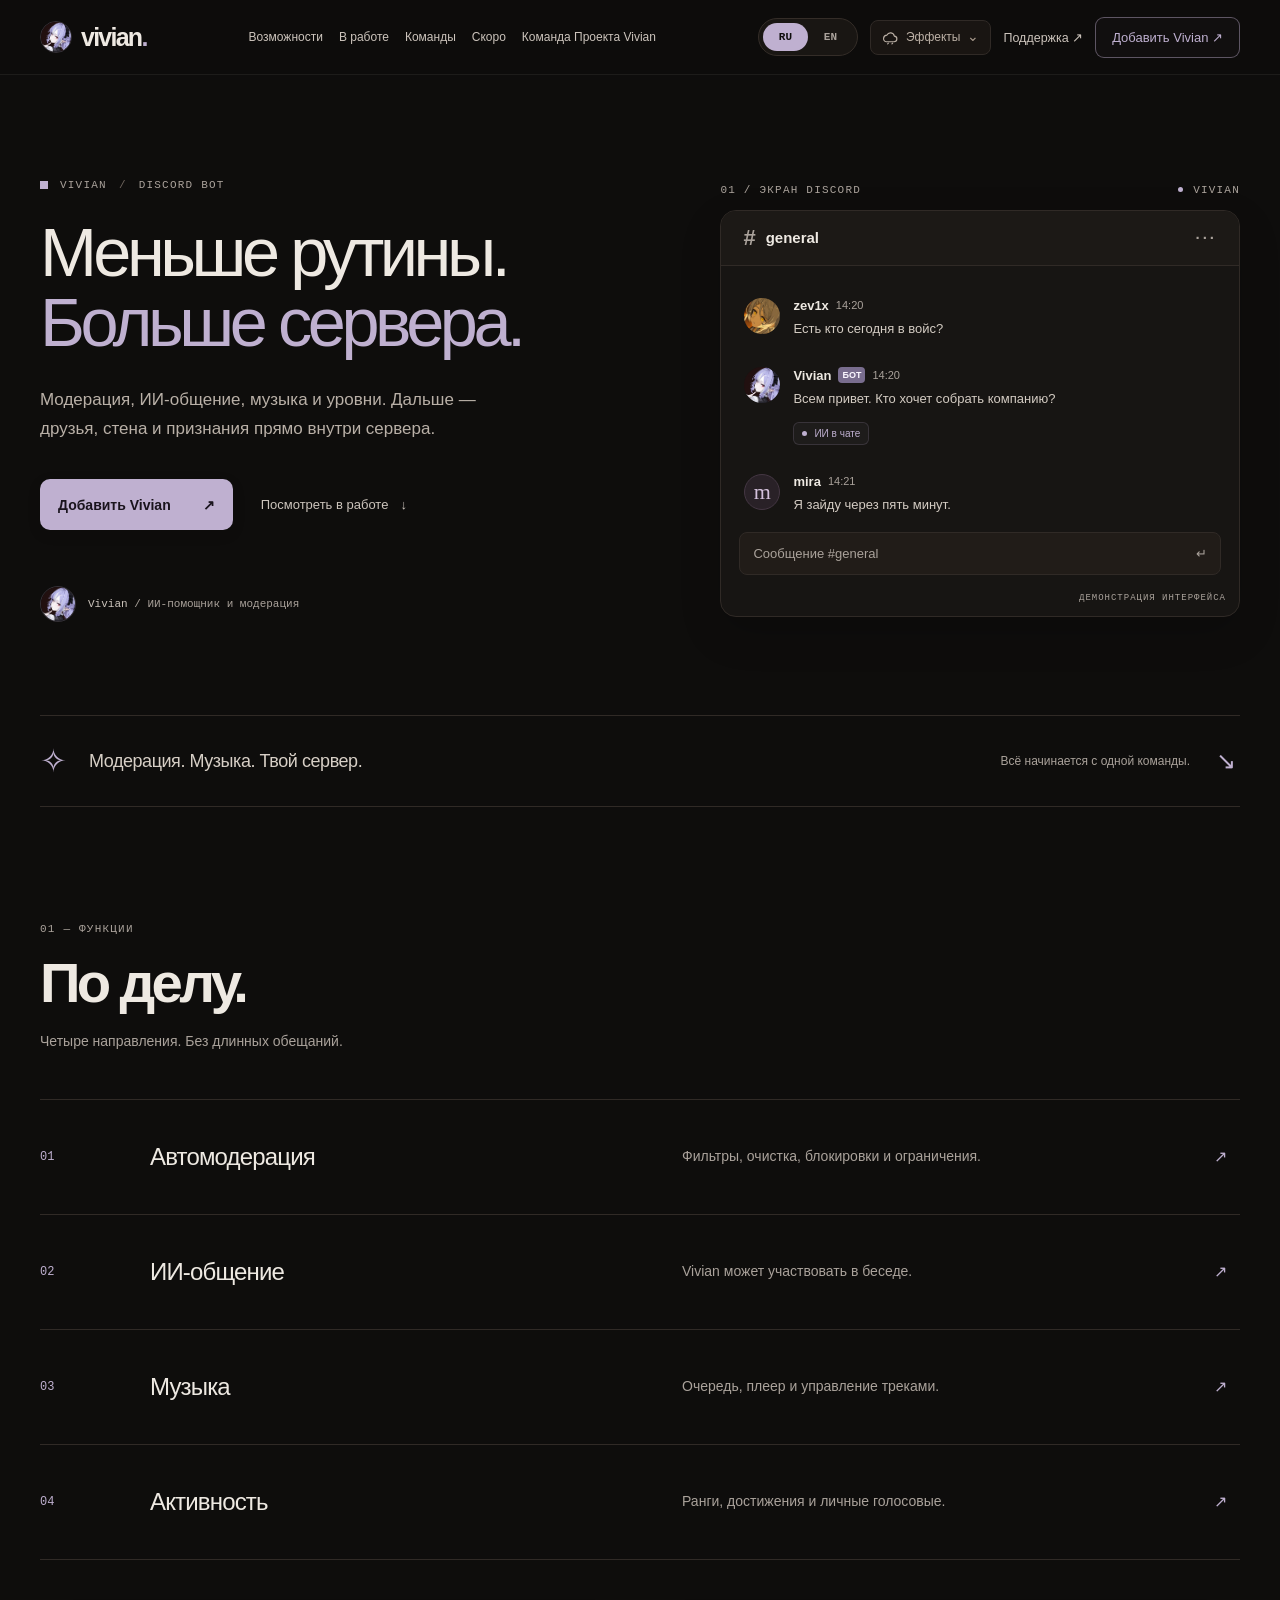
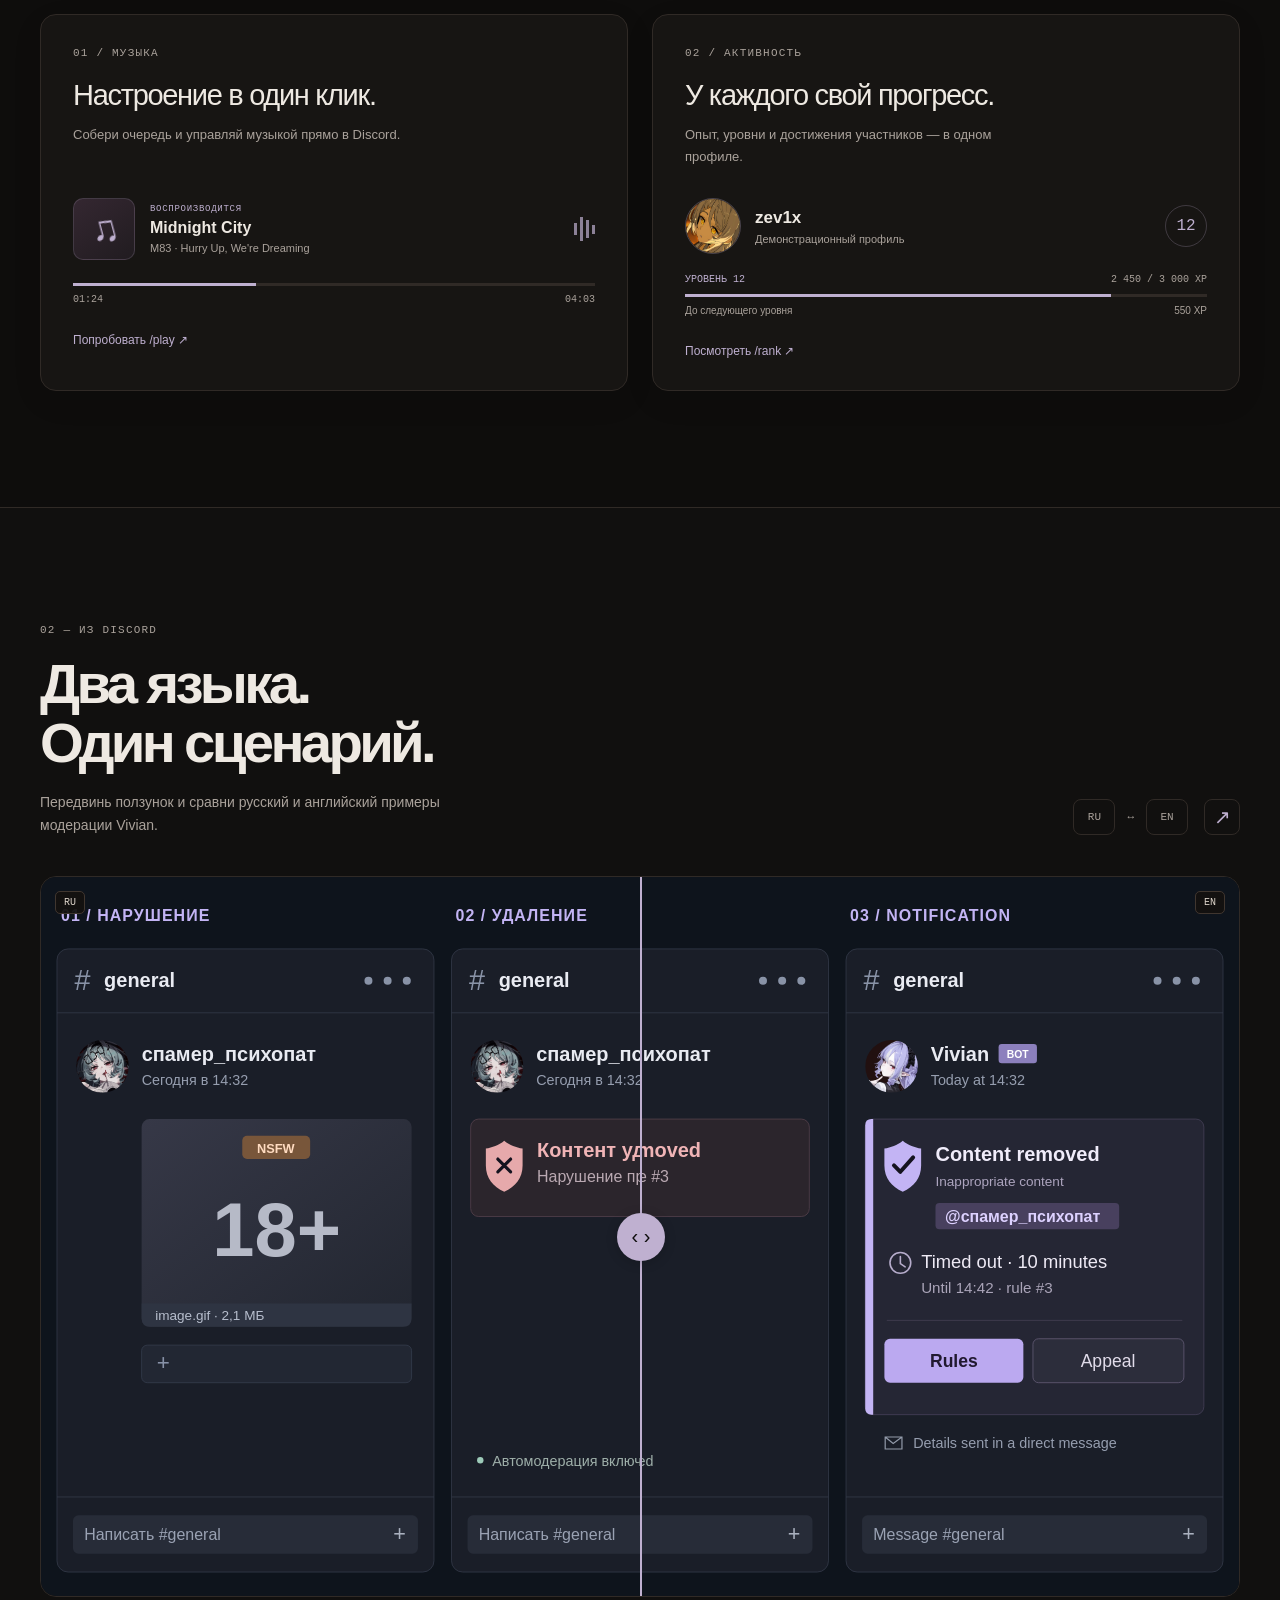
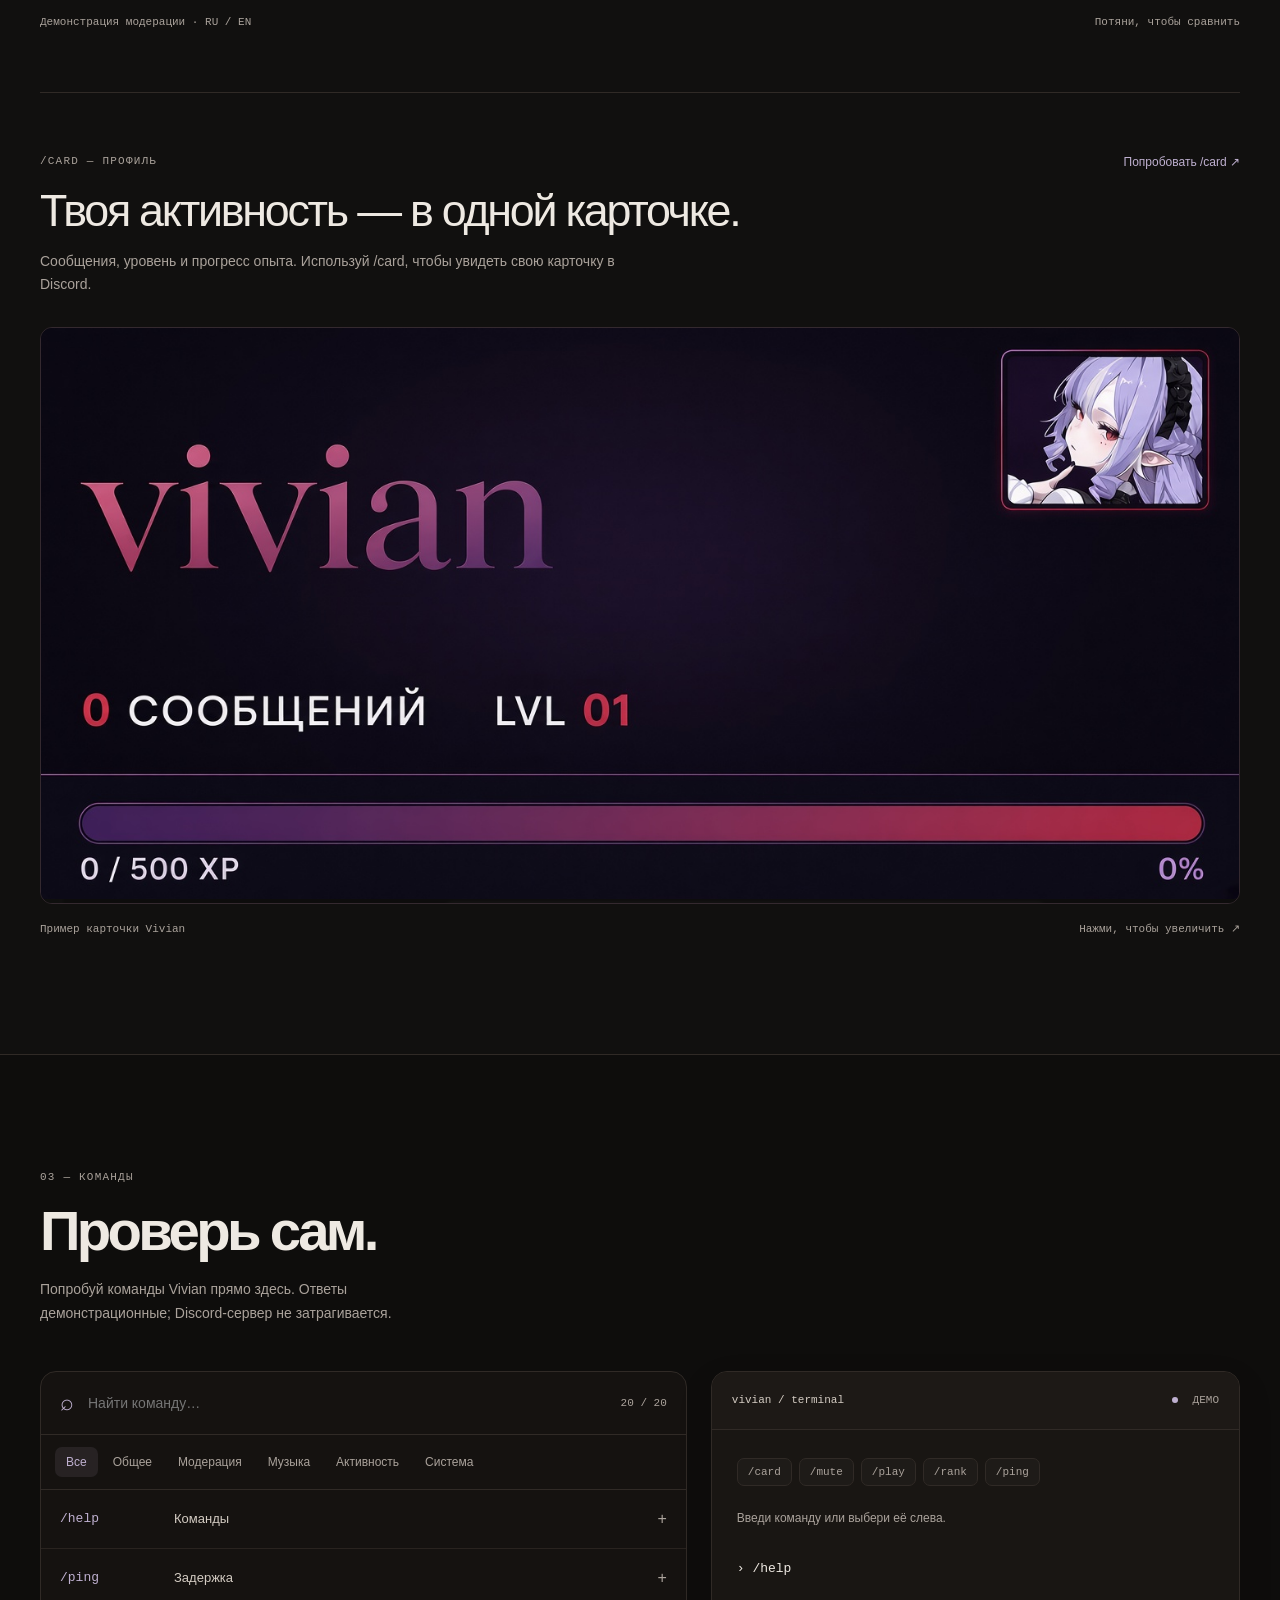
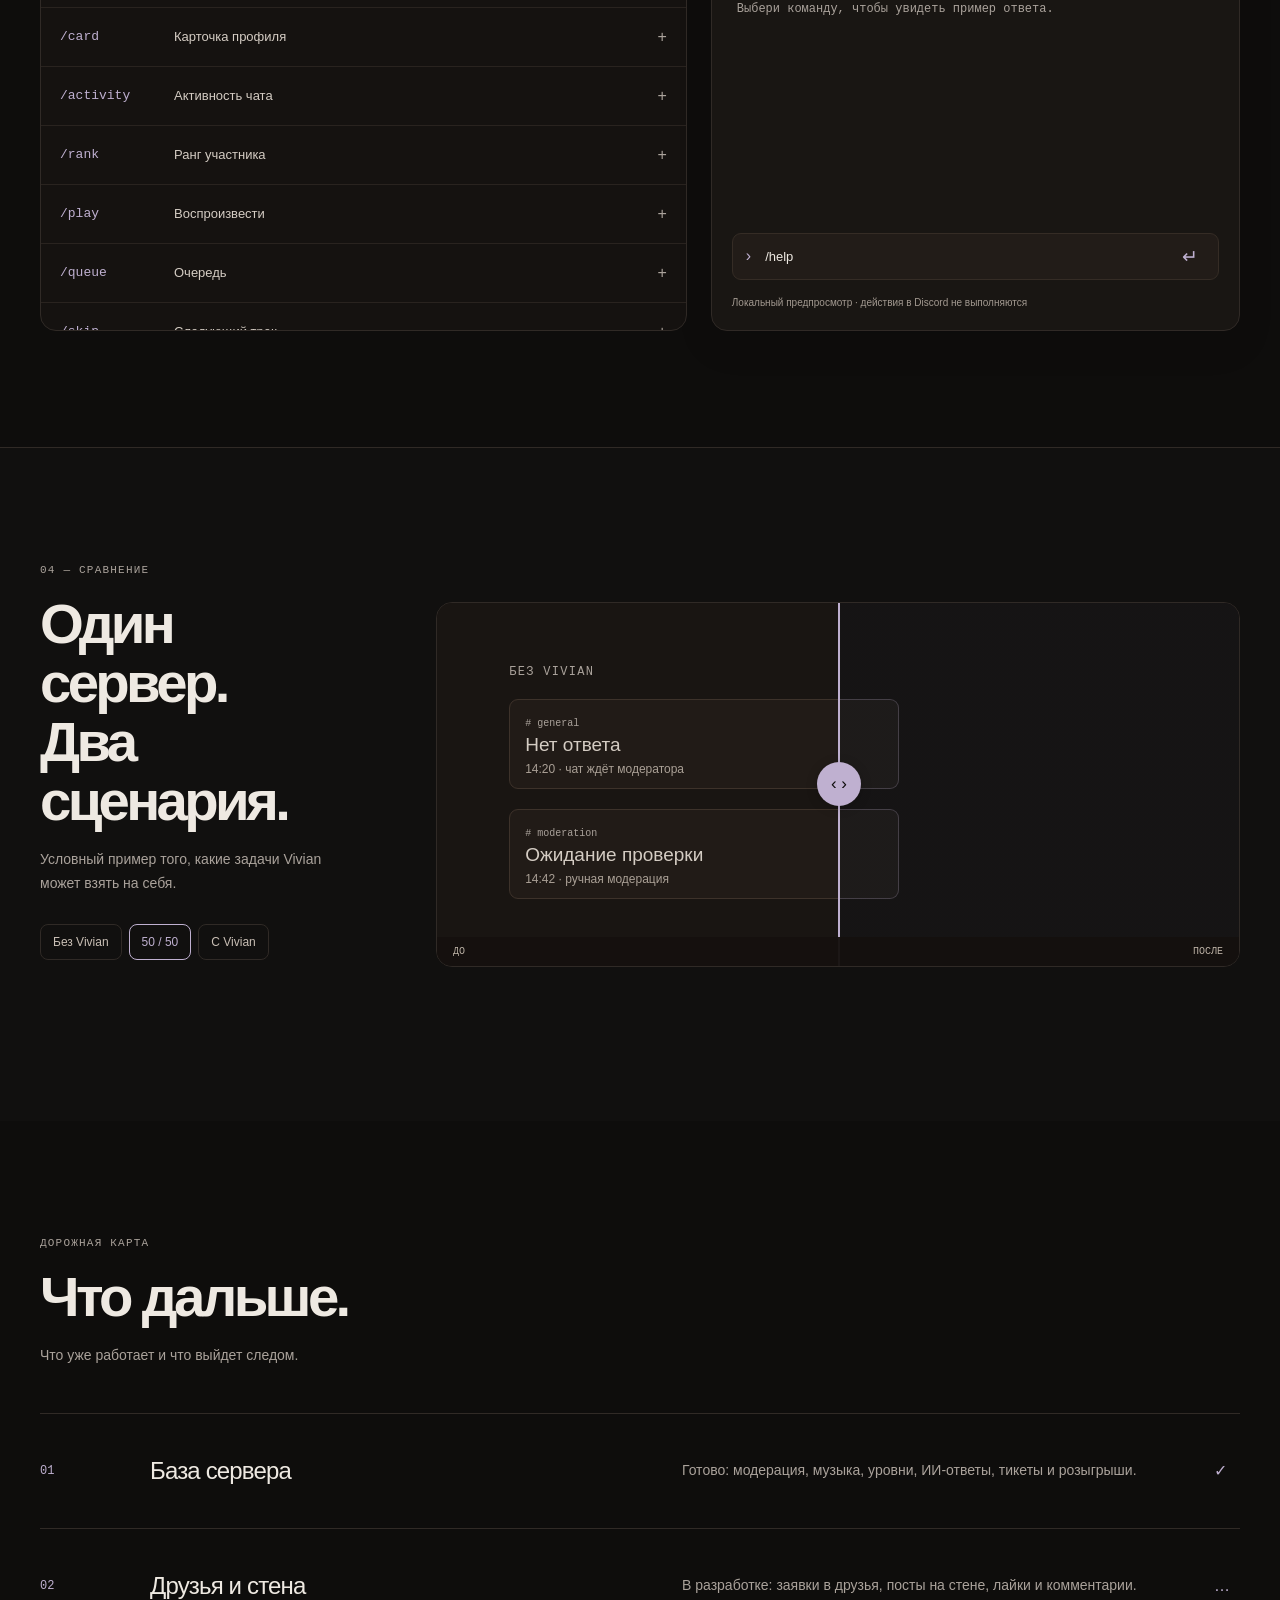
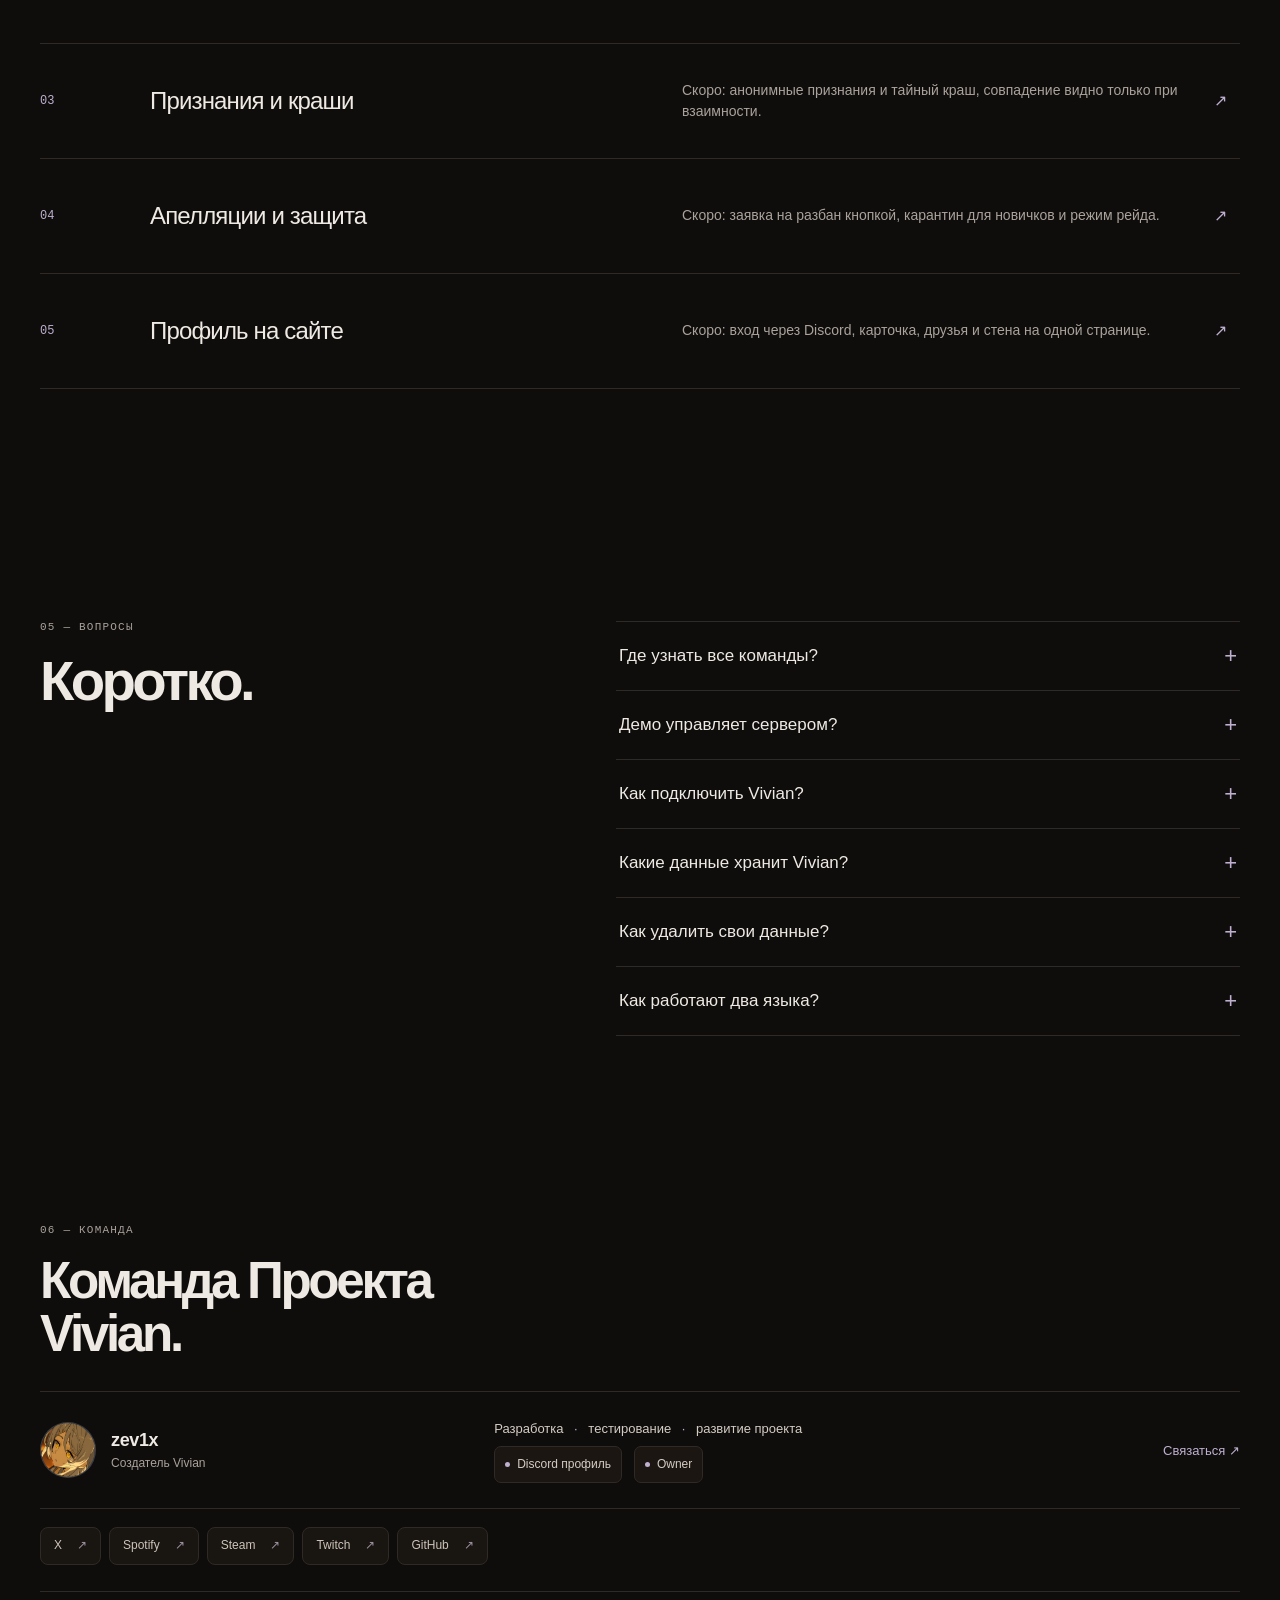
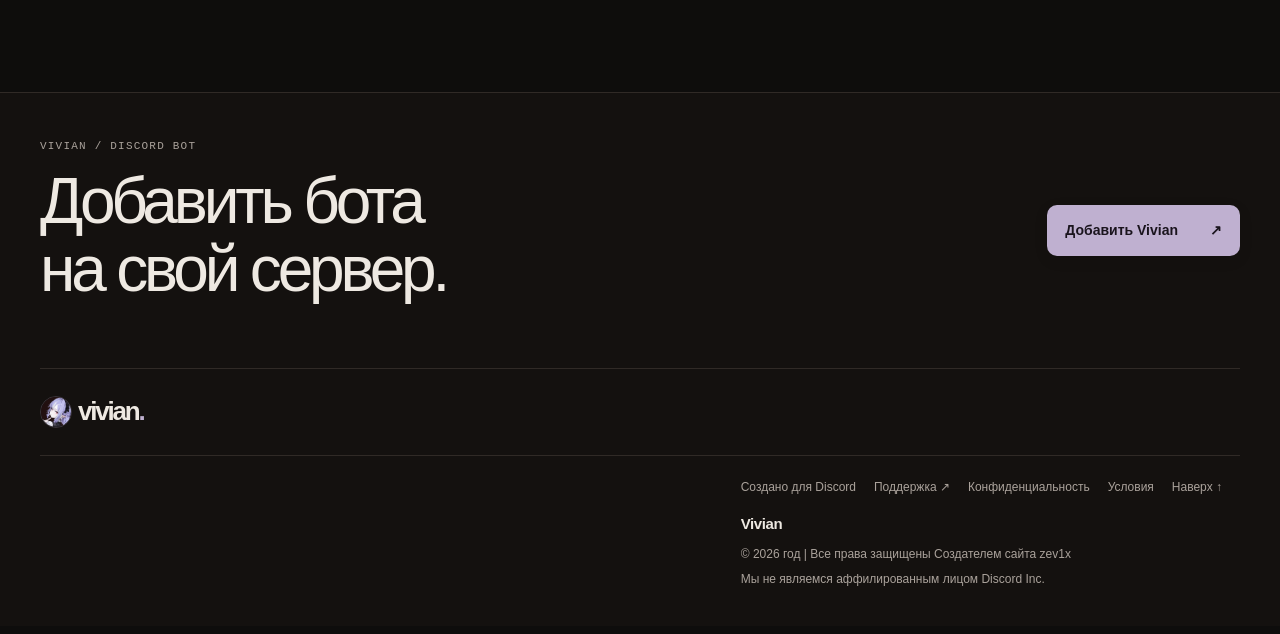
==== commit 155ba71e: "Add files via upload" ====
--- a/index.html
+++ b/index.html
@@ -1,6 +1,6 @@
-<!doctype html><html lang="ru"><head><meta charset="utf-8"/><meta name="viewport" content="width=device-width, initial-scale=1"/><meta name="theme-color" content="#0e0d0c"/><title>Vivian — Discord-бот</title><meta name="description" content="Vivian: ИИ-общение, модерация, музыка, активность и команды."/><link rel="stylesheet" href="styles.css"/><link rel="stylesheet" href="theme.css"/><link rel="icon" href="vivian-avatar.png" type="image/png"/></head><body>
+<!doctype html><html lang="ru"><head><meta charset="utf-8"/><meta name="viewport" content="width=device-width, initial-scale=1"/><meta name="theme-color" content="#0e0d0c"/><title>Vivian — Discord-бот</title><meta name="description" content="Vivian: ИИ-общение, модерация, музыка, активность и команды."/><meta property="og:type" content="website"/><meta property="og:title" content="Vivian — Discord-бот"/><meta property="og:description" content="Vivian: ИИ-общение, модерация, музыка, активность и команды."/><meta property="og:image" content="https://esil.life/vivian-card.png"/><meta name="twitter:card" content="summary_large_image"/><link rel="stylesheet" href="styles.css"/><link rel="stylesheet" href="theme.css"/><link rel="icon" href="vivian-avatar.png" type="image/png"/></head><body>
 <canvas id="weather-canvas" class="weather-canvas" aria-hidden="true" hidden></canvas>
-<header class="header"><div class="shell header-inner"><a class="brand" href="#top"><span class="mark"><img src="vivian-avatar.png" alt="" width="32" height="32"/></span><span>vivian<span class="brand-period">.</span></span></a><nav class="nav" aria-label="Разделы"><a href="#capabilities">Возможности</a><a href="#preview">В работе</a><a href="#commands">Команды</a><a href="#team">Команда Проекта Vivian</a></nav><div class="header-right"><div class="language-switch" id="language-switch" data-language="ru" role="group" aria-label="Язык сайта"><span class="language-thumb" aria-hidden="true"></span><button type="button" data-lang="ru" aria-pressed="true" lang="ru">RU</button><button type="button" data-lang="en" aria-pressed="false" lang="en">EN</button></div><div class="weather-control" id="weather-control">
+<header class="header"><div class="shell header-inner"><a class="brand" href="#top"><span class="mark"><img src="vivian-avatar.png" alt="" width="32" height="32"/></span><span>vivian<span class="brand-period">.</span></span></a><nav class="nav" aria-label="Разделы"><a href="#capabilities">Возможности</a><a href="#preview">В работе</a><a href="#commands">Команды</a><a href="#roadmap">Скоро</a><a href="#team">Команда Проекта Vivian</a></nav><div class="header-right"><div class="language-switch" id="language-switch" data-language="ru" role="group" aria-label="Язык сайта"><span class="language-thumb" aria-hidden="true"></span><button type="button" data-lang="ru" aria-pressed="true" lang="ru">RU</button><button type="button" data-lang="en" aria-pressed="false" lang="en">EN</button></div><div class="weather-control" id="weather-control">
 <button class="weather-trigger" id="weather-trigger" type="button" aria-label="Настройки фоновых эффектов" aria-expanded="false" aria-controls="weather-panel" title="Фоновые эффекты">
 <svg class="weather-trigger-icon" viewBox="0 0 24 24" width="17" height="17" aria-hidden="true" fill="none" stroke="currentColor" stroke-width="1.6" stroke-linecap="round" stroke-linejoin="round"><path d="M6 18h11a4 4 0 0 0 .4-7.98A5.5 5.5 0 0 0 7 8.6 4.75 4.75 0 0 0 6 18Z"/><path d="m8 21 1-1m5 1 1-1"/></svg>
 <span class="weather-trigger-label">Эффекты</span><span class="weather-caret" aria-hidden="true">⌄</span></button>
@@ -10,13 +10,14 @@
 <button type="button" class="weather-option" data-weather="snow" aria-pressed="false"><span class="weather-option-icon" aria-hidden="true">✳</span>Снег<span class="weather-option-check" aria-hidden="true">✓</span></button>
 <button type="button" class="weather-option" data-weather="rain" aria-pressed="false"><span class="weather-option-icon" aria-hidden="true">╱</span>Дождь<span class="weather-option-check" aria-hidden="true">✓</span></button>
 <div class="weather-panel-note">Выбор сохранится на этом устройстве</div>
-</div></div><a class="subtle-link" href="https://discord.gg/d9XwE4tsXc" target="_blank" rel="noreferrer">Поддержка ↗</a><a class="small-cta" href="https://discord.com/oauth2/authorize?client_id=1553826513474945114" data-invite target="_blank" rel="noreferrer">Добавить Vivian ↗</a><details class="mobile-nav"><summary aria-label="Открыть меню"><span class="mobile-icon">☰</span></summary><div><a href="#capabilities">Возможности</a><a href="#preview">В работе</a><a href="#commands">Команды</a><a href="#team">Команда Проекта Vivian</a><a href="https://discord.gg/d9XwE4tsXc" target="_blank" rel="noreferrer">Поддержка ↗</a><a class="mobile-invite" href="https://discord.com/oauth2/authorize?client_id=1553826513474945114" data-invite target="_blank" rel="noreferrer">Добавить Vivian ↗</a></div></details></div></div></header>
-<main><section class="hero shell" id="top"><div class="hero-main"><div class="eyebrow"><span class="small-square"></span> VIVIAN <span class="slash">/</span> DISCORD BOT</div><h1><span class="hero-title-line">Меньше рутины.</span><em class="hero-title-line">Больше сервера.</em></h1><p>Модерация, ИИ-общение, музыка и уровни — в одном боте для Discord.</p><div class="hero-actions"><a class="primary-btn" href="https://discord.com/oauth2/authorize?client_id=1553826513474945114" data-invite target="_blank" rel="noreferrer">Добавить Vivian <span>↗</span></a><a class="plain-btn" href="#preview">Посмотреть в работе <span>↓</span></a></div><div class="hero-note"><img src="vivian-avatar.png" alt="Аватар Vivian"/><span>Vivian <span class="muted">/ ИИ-помощник и модерация</span></span></div></div>
-<div class="hero-demo"><div class="demo-label"><span>01 / ЭКРАН DISCORD</span><span class="line-dot"></span><span>VIVIAN</span></div><div class="chat-shell"><div class="chat-top"><span class="hash">#</span><span>general</span><span class="chat-right">···</span></div><div class="chat-rows"><div class="chat-line"><img class="round-avatar" src="zev1x-avatar.png" alt=""/><div><div class="name-line"><b>zev1x</b><time>14:20</time></div><p>Есть кто сегодня в войс?</p></div></div><div class="chat-line"><img class="round-avatar" src="vivian-avatar.png" alt=""/><div><div class="name-line"><b>Vivian</b><span class="bot-label">БОТ</span><time>14:20</time></div><p>Всем привет. Кто хочет собрать компанию?</p><div class="inline-tag"><span class="dot"></span> ИИ в чате</div></div></div><div class="chat-line"><div class="chat-initial" aria-hidden="true">e</div><div><div class="name-line"><b>elis</b><time>14:21</time></div><p>Я зайду через пять минут.</p></div></div></div><div class="chat-footer">Сообщение #general <span>↵</span></div><div class="mock-watermark">ДЕМОНСТРАЦИЯ ИНТЕРФЕЙСА</div></div></div></section>
+</div></div><a class="subtle-link" href="https://discord.gg/d9XwE4tsXc" target="_blank" rel="noreferrer">Поддержка ↗</a><a class="small-cta" href="https://discord.com/oauth2/authorize?client_id=1553826513474945114" data-invite target="_blank" rel="noreferrer">Добавить Vivian ↗</a><details class="mobile-nav"><summary aria-label="Открыть меню"><span class="mobile-icon">☰</span></summary><div><a href="#capabilities">Возможности</a><a href="#preview">В работе</a><a href="#commands">Команды</a><a href="#roadmap">Скоро</a><a href="#team">Команда Проекта Vivian</a><a href="https://discord.gg/d9XwE4tsXc" target="_blank" rel="noreferrer">Поддержка ↗</a><a class="mobile-invite" href="https://discord.com/oauth2/authorize?client_id=1553826513474945114" data-invite target="_blank" rel="noreferrer">Добавить Vivian ↗</a></div></details></div></div></header>
+<main><section class="hero shell" id="top"><div class="hero-main"><div class="eyebrow"><span class="small-square"></span> VIVIAN <span class="slash">/</span> DISCORD BOT</div><h1><span class="hero-title-line">Меньше рутины.</span><em class="hero-title-line">Больше сервера.</em></h1><p>Модерация, ИИ-общение, музыка и уровни. Дальше — друзья, стена и признания прямо внутри сервера.</p><div class="hero-actions"><a class="primary-btn" href="https://discord.com/oauth2/authorize?client_id=1553826513474945114" data-invite target="_blank" rel="noreferrer">Добавить Vivian <span>↗</span></a><a class="plain-btn" href="#preview">Посмотреть в работе <span>↓</span></a></div><div class="hero-note"><img src="vivian-avatar.png" alt="Аватар Vivian"/><span>Vivian <span class="muted">/ ИИ-помощник и модерация</span></span></div></div>
+<div class="hero-demo"><div class="demo-label"><span>01 / ЭКРАН DISCORD</span><span class="line-dot"></span><span>VIVIAN</span></div><div class="chat-shell"><div class="chat-top"><span class="hash">#</span><span>general</span><span class="chat-right">···</span></div><div class="chat-rows"><div class="chat-line"><img class="round-avatar" src="zev1x-avatar.png" alt=""/><div><div class="name-line"><b>zev1x</b><time>14:20</time></div><p>Есть кто сегодня в войс?</p></div></div><div class="chat-line"><img class="round-avatar" src="vivian-avatar.png" alt=""/><div><div class="name-line"><b>Vivian</b><span class="bot-label">БОТ</span><time>14:20</time></div><p>Всем привет. Кто хочет собрать компанию?</p><div class="inline-tag"><span class="dot"></span> ИИ в чате</div></div></div><div class="chat-line"><div class="chat-initial" aria-hidden="true">m</div><div><div class="name-line"><b>mira</b><time>14:21</time></div><p>Я зайду через пять минут.</p></div></div></div><div class="chat-footer">Сообщение #general <span>↵</span></div><div class="mock-watermark">ДЕМОНСТРАЦИЯ ИНТЕРФЕЙСА</div></div></div></section>
 <div class="bot-strip shell"><span class="strip-star" aria-hidden="true">✧</span><p>Модерация. Музыка. Твой сервер.</p><span>Всё начинается с одной команды.</span><a href="#commands" aria-label="Команды">↘</a></div><section id="capabilities" class="shell section features-section"><div class="section-intro"><div class="index-label">01 — ФУНКЦИИ</div><h2>По делу.</h2><p>Четыре направления. Без длинных обещаний.</p></div><div class="feature-table"><div class="feature-row"><span class="feat-no">01</span><h3>Автомодерация</h3><p>Фильтры, очистка, блокировки и ограничения.</p><span class="feat-arrow">↗</span></div><div class="feature-row"><span class="feat-no">02</span><h3>ИИ-общение</h3><p>Vivian может участвовать в беседе.</p><span class="feat-arrow">↗</span></div><div class="feature-row"><span class="feat-no">03</span><h3>Музыка</h3><p>Очередь, плеер и управление треками.</p><span class="feat-arrow">↗</span></div><div class="feature-row"><span class="feat-no">04</span><h3>Активность</h3><p>Ранги, достижения и личные голосовые.</p><span class="feat-arrow">↗</span></div></div><div class="bot-extras"><article class="extra-card music-card"><div class="index-label">01 / МУЗЫКА</div><h3>Настроение в один клик.</h3><p>Собери очередь и управляй музыкой прямо в Discord.</p><div class="music-preview"><div class="album-art"><span aria-hidden="true">♫</span></div><div class="music-info"><small>ВОСПРОИЗВОДИТСЯ</small><strong>Midnight City</strong><span>M83 · Hurry Up, We're Dreaming</span></div><div class="equalizer" aria-hidden="true"><i></i><i></i><i></i><i></i></div></div><div class="music-timeline"><span></span></div><div class="music-times"><span>01:24</span><span>04:03</span></div><button type="button" class="extra-action" data-quick="/play midnight city">Попробовать /play ↗</button></article><article class="extra-card rank-card"><div class="index-label">02 / АКТИВНОСТЬ</div><h3>У каждого свой прогресс.</h3><p>Опыт, уровни и достижения участников — в одном профиле.</p><div class="rank-preview"><img src="zev1x-avatar.png" alt="Аватар zev1x"/><div><strong>zev1x</strong><span>Демонстрационный профиль</span></div><span class="rank-level">12</span></div><div class="rank-meta"><span>УРОВЕНЬ 12</span><span>2 450 / 3 000 XP</span></div><div class="rank-progress"><span></span></div><div class="rank-next">До следующего уровня <b>550 XP</b></div><button type="button" class="extra-action" data-quick="/rank @zev1x">Посмотреть /rank ↗</button></article></div></section>
 <section id="preview" class="section work-section"><div class="shell"><div class="preview-heading"><div class="section-intro work-intro"><div class="index-label">02 — ИЗ DISCORD</div><h2>Два языка.<br>Один сценарий.</h2><p>Передвинь ползунок и сравни русский и английский примеры модерации Vivian.</p></div><div class="preview-controls"><div class="preview-presets"><button type="button" data-preview-language="ru" lang="ru">RU</button><span aria-hidden="true">↔</span><button type="button" data-preview-language="en" lang="en">EN</button></div><button id="open-image" class="image-expand" type="button" aria-label="Увеличить пример модерации">↗</button></div></div><div class="preview-compare" id="preview-compare" style="--image-split:50%"><img class="preview-image-ru" src="moderation-ru.svg" width="1500" height="900" alt="Пример модерации Vivian на русском" loading="lazy"/><img class="preview-image-en" src="moderation-en.svg" width="1500" height="900" alt="Пример модерации Vivian на английском" loading="lazy"/><div class="preview-divider" id="preview-divider" aria-hidden="true"><span>‹ ›</span></div><input id="preview-range" class="preview-range" type="range" min="0" max="100" value="50" aria-label="Сравнение примеров на русском и английском"/><span class="preview-language-label label-ru" aria-hidden="true">RU</span><span class="preview-language-label label-en" aria-hidden="true">EN</span></div><div class="work-caption"><span>Демонстрация модерации · RU / EN</span><span>Потяни, чтобы сравнить</span></div><article class="card-feature" id="card-preview" aria-labelledby="profile-card-title"><div class="card-feature-heading"><div class="card-feature-copy"><div class="index-label">/CARD — ПРОФИЛЬ</div><h3 id="profile-card-title">Твоя активность — в одной карточке.</h3><p>Сообщения, уровень и прогресс опыта. Используй /card, чтобы увидеть свою карточку в Discord.</p></div><button type="button" class="extra-action" data-quick="/card">Попробовать /card ↗</button></div><button type="button" class="card-frame" data-open-card aria-label="Увеличить карточку Vivian"><img src="vivian-card.png" width="1460" height="701" alt="Карточка Vivian: сообщения, уровень и опыт" loading="lazy"/></button><div class="work-caption"><span>Пример карточки Vivian</span><span>Нажми, чтобы увеличить ↗</span></div></article></div><dialog class="image-dialog card-dialog" id="card-dialog" aria-label="Карточка профиля Vivian"><button type="button" id="close-card" class="dialog-close">Закрыть ×</button><img src="vivian-card.png" width="1460" height="701" alt="Карточка Vivian: сообщения, уровень и опыт"/></dialog><dialog class="image-dialog" id="image-dialog" aria-label="Полноэкранный пример модерации Vivian"><button type="button" id="close-image" class="dialog-close">Закрыть ×</button><img id="dialog-preview-image" src="moderation-ru.svg" width="1500" height="900" alt="Полноэкранный пример модерации Vivian"/></dialog></section>
 <section id="commands" class="section shell commands-section"><div class="section-intro"><div class="index-label">03 — КОМАНДЫ</div><h2>Проверь сам.</h2><p>Попробуй команды Vivian прямо здесь. Ответы демонстрационные; Discord-сервер не затрагивается.</p></div><div class="command-layout"><div class="command-browser"><div class="command-search"><span>⌕</span><input id="command-query" aria-label="Поиск команд Vivian" type="search" placeholder="Найти команду…"/><small id="command-count">20 / 20</small></div><div class="category-tabs" aria-label="Категории команд"><button type="button" class="active" aria-pressed="true" data-group="Все">Все</button><button type="button" class="" aria-pressed="false" data-group="Общее">Общее</button><button type="button" class="" aria-pressed="false" data-group="Модерация">Модерация</button><button type="button" class="" aria-pressed="false" data-group="Музыка">Музыка</button><button type="button" class="" aria-pressed="false" data-group="Активность">Активность</button><button type="button" class="" aria-pressed="false" data-group="Система">Система</button></div><div class="command-list" id="command-list"><details class="command-item" data-category="Общее"><summary><code>/help</code><span>Команды</span><span class="item-plus">+</span></summary><p>Список команд и возможностей Vivian. <button type="button" class="try-command" data-try="/help">Попробовать ↗</button></p></details><details class="command-item" data-category="Общее"><summary><code>/ping</code><span>Задержка</span><span class="item-plus">+</span></summary><p>Проверить отклик Discord. <button type="button" class="try-command" data-try="/ping">Попробовать ↗</button></p></details><details class="command-item" data-category="Активность"><summary><code>/card</code><span>Карточка профиля</span><span class="item-plus">+</span></summary><p>Показать карточку с сообщениями, уровнем и опытом. <button type="button" class="try-command" data-try="/card">Попробовать ↗</button></p></details><details class="command-item" data-category="Активность"><summary><code>/activity</code><span>Активность чата</span><span class="item-plus">+</span></summary><p>Показать активность участников сервера. <button type="button" class="try-command" data-try="/activity">Попробовать ↗</button></p></details><details class="command-item" data-category="Активность"><summary><code>/rank</code><span>Ранг участника</span><span class="item-plus">+</span></summary><p>Открыть опыт и достижения участника. <button type="button" class="try-command" data-try="/rank">Попробовать ↗</button></p></details><details class="command-item" data-category="Музыка"><summary><code>/play</code><span>Воспроизвести</span><span class="item-plus">+</span></summary><p>Найти трек и добавить в очередь. <button type="button" class="try-command" data-try="/play">Попробовать ↗</button></p></details><details class="command-item" data-category="Музыка"><summary><code>/queue</code><span>Очередь</span><span class="item-plus">+</span></summary><p>Посмотреть текущий трек и очередь. <button type="button" class="try-command" data-try="/queue">Попробовать ↗</button></p></details><details class="command-item" data-category="Музыка"><summary><code>/skip</code><span>Следующий трек</span><span class="item-plus">+</span></summary><p>Пропустить текущий трек. <button type="button" class="try-command" data-try="/skip">Попробовать ↗</button></p></details><details class="command-item" data-category="Музыка"><summary><code>/pause</code><span>Пауза</span><span class="item-plus">+</span></summary><p>Приостановить воспроизведение. <button type="button" class="try-command" data-try="/pause">Попробовать ↗</button></p></details><details class="command-item" data-category="Музыка"><summary><code>/resume</code><span>Продолжить</span><span class="item-plus">+</span></summary><p>Возобновить музыку. <button type="button" class="try-command" data-try="/resume">Попробовать ↗</button></p></details><details class="command-item" data-category="Музыка"><summary><code>/stop</code><span>Остановить</span><span class="item-plus">+</span></summary><p>Остановить очередь и отключить плеер. <button type="button" class="try-command" data-try="/stop">Попробовать ↗</button></p></details><details class="command-item" data-category="Модерация"><summary><code>/mute</code><span>Мут участника</span><span class="item-plus">+</span></summary><p>Ограничить участника на заданное время. <button type="button" class="try-command" data-try="/mute @zev1x 10m">Попробовать ↗</button></p></details><details class="command-item" data-category="Модерация"><summary><code>/unmute</code><span>Снять мут</span><span class="item-plus">+</span></summary><p>Вернуть участнику возможность писать. <button type="button" class="try-command" data-try="/unmute @zev1x">Попробовать ↗</button></p></details><details class="command-item" data-category="Модерация"><summary><code>/ban</code><span>Блокировка</span><span class="item-plus">+</span></summary><p>Заблокировать участника. Требуются права. <button type="button" class="try-command" data-try="/ban">Попробовать ↗</button></p></details><details class="command-item" data-category="Модерация"><summary><code>/kick</code><span>Удалить участника</span><span class="item-plus">+</span></summary><p>Исключить участника с сервера. <button type="button" class="try-command" data-try="/kick">Попробовать ↗</button></p></details><details class="command-item" data-category="Модерация"><summary><code>/clear</code><span>Очистить сообщения</span><span class="item-plus">+</span></summary><p>Удалить последние сообщения. <button type="button" class="try-command" data-try="/clear">Попробовать ↗</button></p></details><details class="command-item" data-category="Модерация"><summary><code>/slowmode</code><span>Медленный режим</span><span class="item-plus">+</span></summary><p>Установить задержку между сообщениями. <button type="button" class="try-command" data-try="/slowmode">Попробовать ↗</button></p></details><details class="command-item" data-category="Модерация"><summary><code>/lock</code><span>Закрыть канал</span><span class="item-plus">+</span></summary><p>Ограничить отправку сообщений в канале. <button type="button" class="try-command" data-try="/lock">Попробовать ↗</button></p></details><details class="command-item" data-category="Модерация"><summary><code>/unlock</code><span>Открыть канал</span><span class="item-plus">+</span></summary><p>Снять ограничение на отправку сообщений. <button type="button" class="try-command" data-try="/unlock">Попробовать ↗</button></p></details><details class="command-item" data-category="Система"><summary><code>/veyr</code><span>Панель VEYR</span><span class="item-plus">+</span></summary><p>Открыть панель состояния сервера. <button type="button" class="try-command" data-try="/veyr">Попробовать ↗</button></p></details><p id="empty-search" class="empty-search" hidden>Ничего не найдено.</p></div></div>
 <div class="console"><div class="console-head"><span>vivian / terminal</span><span class="status-small"><i></i> DEMO</span></div><div class="console-body"><div class="quick-commands" aria-label="Быстрый запуск"><button type="button" data-quick="/card">/card</button><button type="button" data-quick="/mute @zev1x 10m">/mute</button><button type="button" data-quick="/play midnight city">/play</button><button type="button" data-quick="/rank @zev1x">/rank</button><button type="button" data-quick="/ping">/ping</button></div><p class="console-dim">Введи команду или выбери её слева.</p><div class="example-code" id="command-result"><div class="initial-terminal"><span class="terminal-command">› /help</span><p>Выбери команду, чтобы увидеть пример ответа.</p></div></div></div><form class="terminal-form" id="demo-form"><span>›</span><input id="demo-input" aria-label="Ввести демонстрационную команду" value="/help" spellcheck="false"/><button type="submit" aria-label="Выполнить команду">↵</button></form><div class="console-foot">Локальный предпросмотр · действия в Discord не выполняются</div></div></div></section>
 <section id="compare" class="section compare-section"><div class="shell compare-grid"><div class="section-intro"><div class="index-label">04 — СРАВНЕНИЕ</div><h2>Один сервер.<br>Два сценария.</h2><p>Условный пример того, какие задачи Vivian может взять на себя.</p><div class="preset-buttons"><label><input type="radio" name="compare-view" value="100"/><span>Без Vivian</span></label><label><input type="radio" name="compare-view" value="50" checked/><span>50 / 50</span></label><label><input type="radio" name="compare-view" value="0"/><span>С Vivian</span></label></div></div><div class="compare-widget" id="compare-widget" style="--split:50%"><div class="compare-scene before"><div class="scenario-tag">БЕЗ VIVIAN</div><div class="scenario-box"><small># general</small><strong>Нет ответа</strong><p>14:20 · чат ждёт модератора</p></div><div class="scenario-box"><small># moderation</small><strong>Ожидание проверки</strong><p>14:42 · ручная модерация</p></div></div><div class="compare-scene after"><div class="scenario-tag">С VIVIAN</div><div class="scenario-box"><small># general</small><strong>Vivian отвечает</strong><p>14:20 · разговор продолжается</p></div><div class="scenario-box"><small># moderation</small><strong>Нарушение обработано</strong><p>14:42 · уведомление отправлено</p></div></div><div class="compare-divider"><span>‹ ›</span></div><input class="compare-hitbox" id="compare-range" type="range" min="0" max="100" value="50" aria-label="Передвинуть границу сравнения"/><div class="compare-footer"><span>ДО</span><span>ПОСЛЕ</span></div></div></div></section>
-<section class="section shell questions" id="faq"><div class="section-intro"><div class="index-label">05 — ВОПРОСЫ</div><h2>Коротко.</h2></div><div class="faq-list"><details><summary>Где узнать все команды? <span>+</span></summary><p>В Discord используй <code>/help</code>. На этой странице есть поиск по командам.</p></details><details><summary>Демо управляет сервером? <span>+</span></summary><p>Нет. Команды на сайте — локальная демонстрация. Они не выполняют действия в Discord.</p></details><details><summary>Как подключить Vivian? <span>+</span></summary><p>Перейди по кнопке «Добавить Vivian». Выбери сервер и подтверди добавление в Discord.</p></details><details><summary>Как работают два языка? <span>+</span></summary><p>Переключатель RU / EN переводит весь сайт. Ползунок в блоке модерации позволяет сравнить оба примера.</p></details></div></section><section id="team" class="section shell team-section"><div class="section-intro"><div class="index-label">06 — КОМАНДА</div><h2>Команда Проекта Vivian.</h2></div><div class="team-list"><div class="team-entry"><div class="team-identity"><img class="team-avatar" src="zev1x-avatar.png" alt="Аватар zev1x"><div class="name-role"><a href="https://discord.com/users/1515028662452224074" target="_blank" rel="noopener noreferrer" class="team-profile-link" aria-label="Профиль zev1x в Discord"><strong>zev1x</strong></a><span>Создатель Vivian</span></div></div><div class="team-stack"><div class="team-details">Разработка <span class="team-dot">·</span> тестирование <span class="team-dot">·</span> развитие проекта</div><div class="team-meta"><span class="team-badge"><i></i> Discord профиль</span><span class="team-badge"><i></i> Owner</span></div></div><a href="https://discord.com/users/1515028662452224074" target="_blank" rel="noopener noreferrer" class="team-link">Связаться ↗</a><nav class="team-socials" aria-label="Страницы zev1x"><a href="https://x.com/aeziyaaa" target="_blank" rel="noopener noreferrer" aria-label="zev1x в X"><span>X</span><span aria-hidden="true">↗</span></a><a href="https://open.spotify.com/user/31klpiztydcvcvrmlfqnz76p3wwm" target="_blank" rel="noopener noreferrer" aria-label="zev1x в Spotify"><span>Spotify</span><span aria-hidden="true">↗</span></a><a href="https://steamcommunity.com/profiles/76561198764413497" target="_blank" rel="noopener noreferrer" aria-label="zev1x в Steam"><span>Steam</span><span aria-hidden="true">↗</span></a><a href="https://www.twitch.tv/zev1_x" target="_blank" rel="noopener noreferrer" aria-label="zev1x в Twitch"><span>Twitch</span><span aria-hidden="true">↗</span></a><a href="https://github.com/shyvqqe" target="_blank" rel="noopener noreferrer" aria-label="zev1x в GitHub"><span>GitHub</span><span aria-hidden="true">↗</span></a></nav></div></div></section></main>
-<footer class="footer"><div class="shell"><div class="footer-main"><div><div class="index-label">VIVIAN / DISCORD BOT</div><h2>Добавить бота<br>на свой сервер.</h2></div><a class="primary-btn" href="https://discord.com/oauth2/authorize?client_id=1553826513474945114" data-invite target="_blank" rel="noreferrer">Добавить Vivian <span>↗</span></a></div><div class="footer-bar"><a class="brand" href="#top"><span class="mark"><img src="vivian-avatar.png" alt="" width="32" height="32"/></span><span>vivian<span class="brand-period">.</span></span></a></div><div class="footer-legal"><div class="footer-legal-content"><div class="footer-legal-links"><span>Создано для Discord</span><a href="https://discord.gg/d9XwE4tsXc" target="_blank" rel="noreferrer">Поддержка ↗</a><a href="#top">Наверх ↑</a></div><div class="footer-legal-name">Vivian</div><div>© 2026 год | Все права защищены Создателем сайта <a href="https://discord.com/users/1515028662452224074" target="_blank" rel="noopener noreferrer" class="footer-author-link">zev1x</a></div><div>Мы не являемся аффилированным лицом Discord Inc.</div></div></div></div></footer><script src="i18n.js" defer></script><script src="site.js" defer></script><script src="weather.js" defer></script></body></html>+<section id="roadmap" class="section shell"><div class="section-intro"><div class="index-label">ДОРОЖНАЯ КАРТА</div><h2>Что дальше.</h2><p>Что уже работает и что выйдет следом.</p></div><div class="feature-table"><div class="feature-row"><span class="feat-no">01</span><h3>База сервера</h3><p>Готово: модерация, музыка, уровни, ИИ-ответы, тикеты и розыгрыши.</p><span class="feat-arrow">✓</span></div><div class="feature-row"><span class="feat-no">02</span><h3>Друзья и стена</h3><p>В разработке: заявки в друзья, посты на стене, лайки и комментарии.</p><span class="feat-arrow">…</span></div><div class="feature-row"><span class="feat-no">03</span><h3>Признания и краши</h3><p>Скоро: анонимные признания и тайный краш, совпадение видно только при взаимности.</p><span class="feat-arrow">↗</span></div><div class="feature-row"><span class="feat-no">04</span><h3>Апелляции и защита</h3><p>Скоро: заявка на разбан кнопкой, карантин для новичков и режим рейда.</p><span class="feat-arrow">↗</span></div><div class="feature-row"><span class="feat-no">05</span><h3>Профиль на сайте</h3><p>Скоро: вход через Discord, карточка, друзья и стена на одной странице.</p><span class="feat-arrow">↗</span></div></div></section>
+<section class="section shell questions" id="faq"><div class="section-intro"><div class="index-label">05 — ВОПРОСЫ</div><h2>Коротко.</h2></div><div class="faq-list"><details><summary>Где узнать все команды? <span>+</span></summary><p>В Discord используй <code>/help</code>. На этой странице есть поиск по командам.</p></details><details><summary>Демо управляет сервером? <span>+</span></summary><p>Нет. Команды на сайте — локальная демонстрация. Они не выполняют действия в Discord.</p></details><details><summary>Как подключить Vivian? <span>+</span></summary><p>Перейди по кнопке «Добавить Vivian». Выбери сервер и подтверди добавление в Discord.</p></details><details><summary>Какие данные хранит Vivian? <span>+</span></summary><p>Только то, что нужно для работы: уровни, предупреждения, настройки сервера и историю диалога с ИИ в канале. <a href="privacy.html">Политика конфиденциальности</a></p></details><details><summary>Как удалить свои данные? <span>+</span></summary><p><a href="https://discord.gg/d9XwE4tsXc" target="_blank" rel="noreferrer">Напиши в поддержку</a> — данные удалят. Самостоятельное удаление командой скоро.</p></details><details><summary>Как работают два языка? <span>+</span></summary><p>Переключатель RU / EN переводит весь сайт. Ползунок в блоке модерации позволяет сравнить оба примера.</p></details></div></section><section id="team" class="section shell team-section"><div class="section-intro"><div class="index-label">06 — КОМАНДА</div><h2>Команда Проекта Vivian.</h2></div><div class="team-list"><div class="team-entry"><div class="team-identity"><img class="team-avatar" src="zev1x-avatar.png" alt="Аватар zev1x"><div class="name-role"><a href="https://discord.com/users/1515028662452224074" target="_blank" rel="noopener noreferrer" class="team-profile-link" aria-label="Профиль zev1x в Discord"><strong>zev1x</strong></a><span>Создатель Vivian</span></div></div><div class="team-stack"><div class="team-details">Разработка <span class="team-dot">·</span> тестирование <span class="team-dot">·</span> развитие проекта</div><div class="team-meta"><span class="team-badge"><i></i> Discord профиль</span><span class="team-badge"><i></i> Owner</span></div></div><a href="https://discord.com/users/1515028662452224074" target="_blank" rel="noopener noreferrer" class="team-link">Связаться ↗</a><nav class="team-socials" aria-label="Страницы zev1x"><a href="https://x.com/aeziyaaa" target="_blank" rel="noopener noreferrer" aria-label="zev1x в X"><span>X</span><span aria-hidden="true">↗</span></a><a href="https://open.spotify.com/user/31klpiztydcvcvrmlfqnz76p3wwm" target="_blank" rel="noopener noreferrer" aria-label="zev1x в Spotify"><span>Spotify</span><span aria-hidden="true">↗</span></a><a href="https://steamcommunity.com/profiles/76561198764413497" target="_blank" rel="noopener noreferrer" aria-label="zev1x в Steam"><span>Steam</span><span aria-hidden="true">↗</span></a><a href="https://www.twitch.tv/zev1_x" target="_blank" rel="noopener noreferrer" aria-label="zev1x в Twitch"><span>Twitch</span><span aria-hidden="true">↗</span></a><a href="https://github.com/shyvqqe" target="_blank" rel="noopener noreferrer" aria-label="zev1x в GitHub"><span>GitHub</span><span aria-hidden="true">↗</span></a></nav></div></div></section></main>
+<footer class="footer"><div class="shell"><div class="footer-main"><div><div class="index-label">VIVIAN / DISCORD BOT</div><h2>Добавить бота<br>на свой сервер.</h2></div><a class="primary-btn" href="https://discord.com/oauth2/authorize?client_id=1553826513474945114" data-invite target="_blank" rel="noreferrer">Добавить Vivian <span>↗</span></a></div><div class="footer-bar"><a class="brand" href="#top"><span class="mark"><img src="vivian-avatar.png" alt="" width="32" height="32"/></span><span>vivian<span class="brand-period">.</span></span></a></div><div class="footer-legal"><div class="footer-legal-content"><div class="footer-legal-links"><span>Создано для Discord</span><a href="https://discord.gg/d9XwE4tsXc" target="_blank" rel="noreferrer">Поддержка ↗</a><a href="privacy.html">Конфиденциальность</a><a href="terms.html">Условия</a><a href="#top">Наверх ↑</a></div><div class="footer-legal-name">Vivian</div><div>© 2026 год | Все права защищены Создателем сайта <a href="https://discord.com/users/1515028662452224074" target="_blank" rel="noopener noreferrer" class="footer-author-link">zev1x</a></div><div>Мы не являемся аффилированным лицом Discord Inc.</div></div></div></div></footer><script src="i18n.js" defer></script><script src="site.js" defer></script><script src="weather.js" defer></script></body></html>
